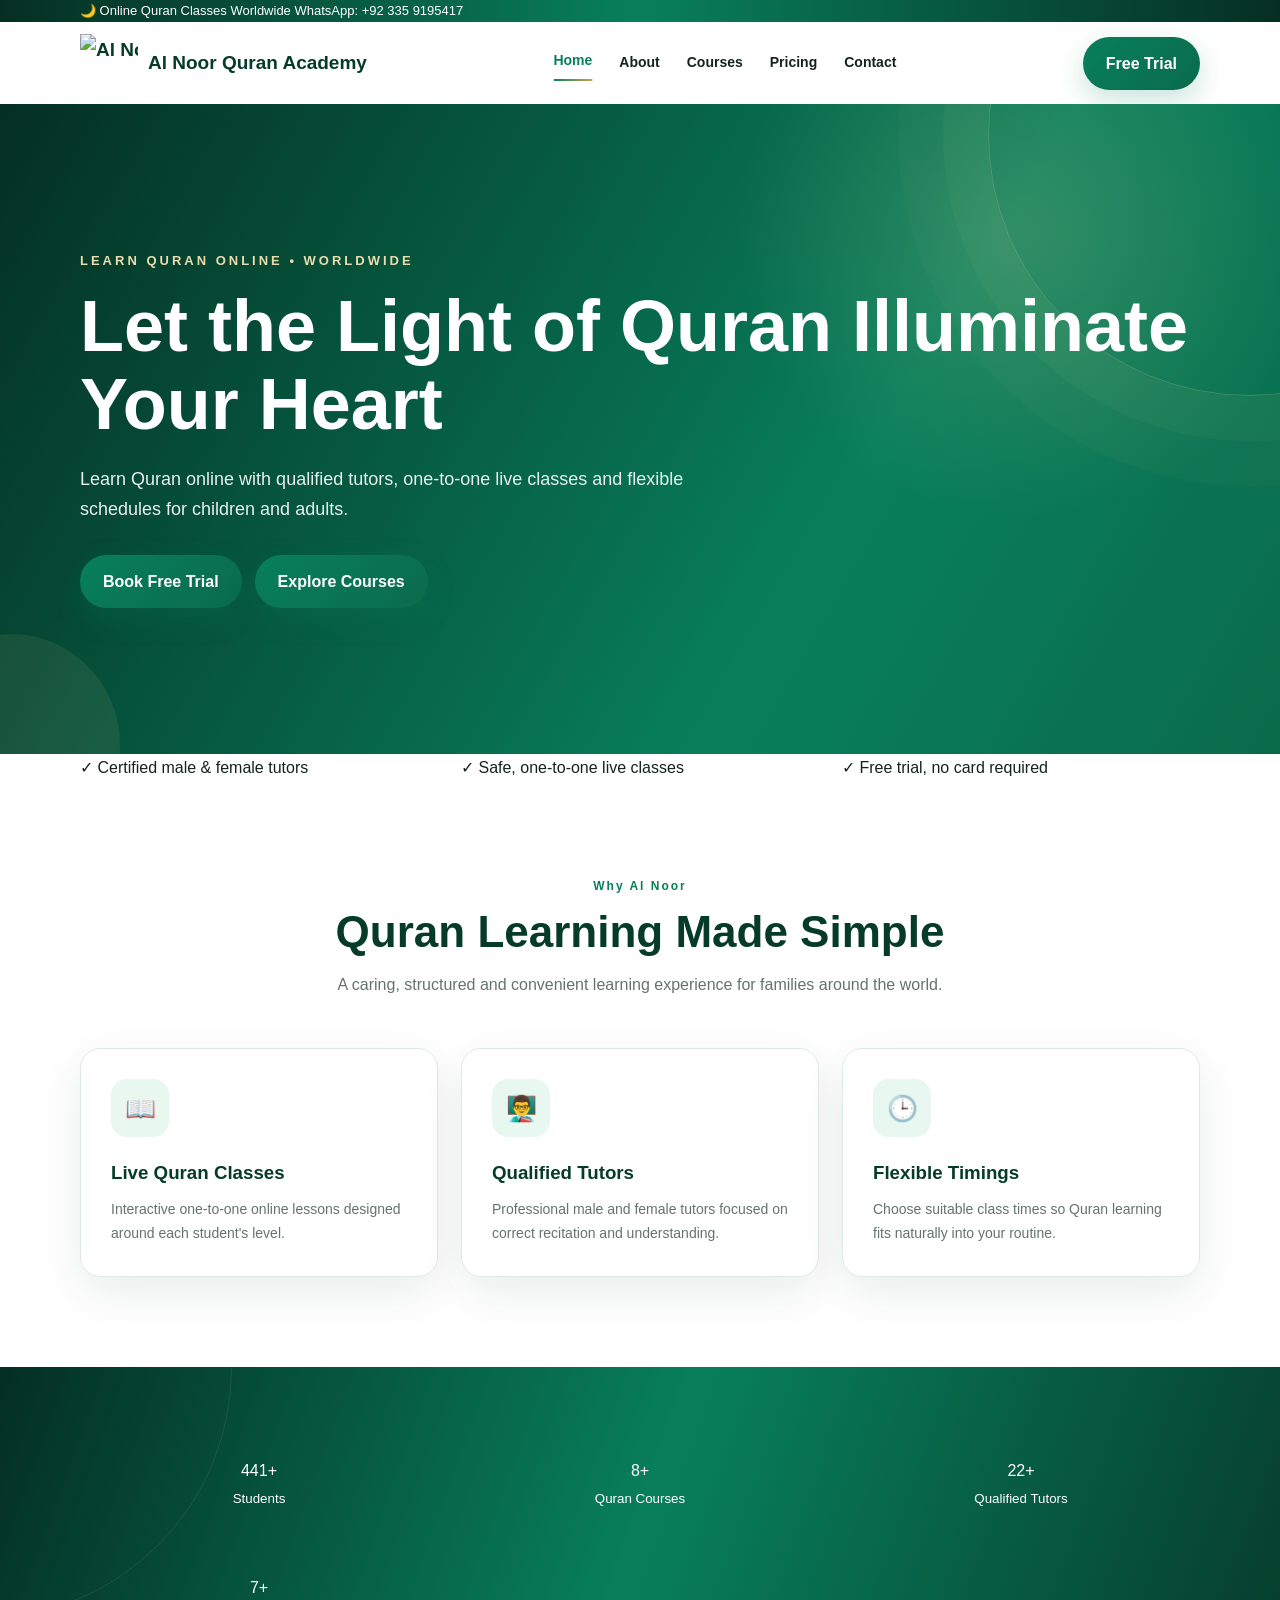
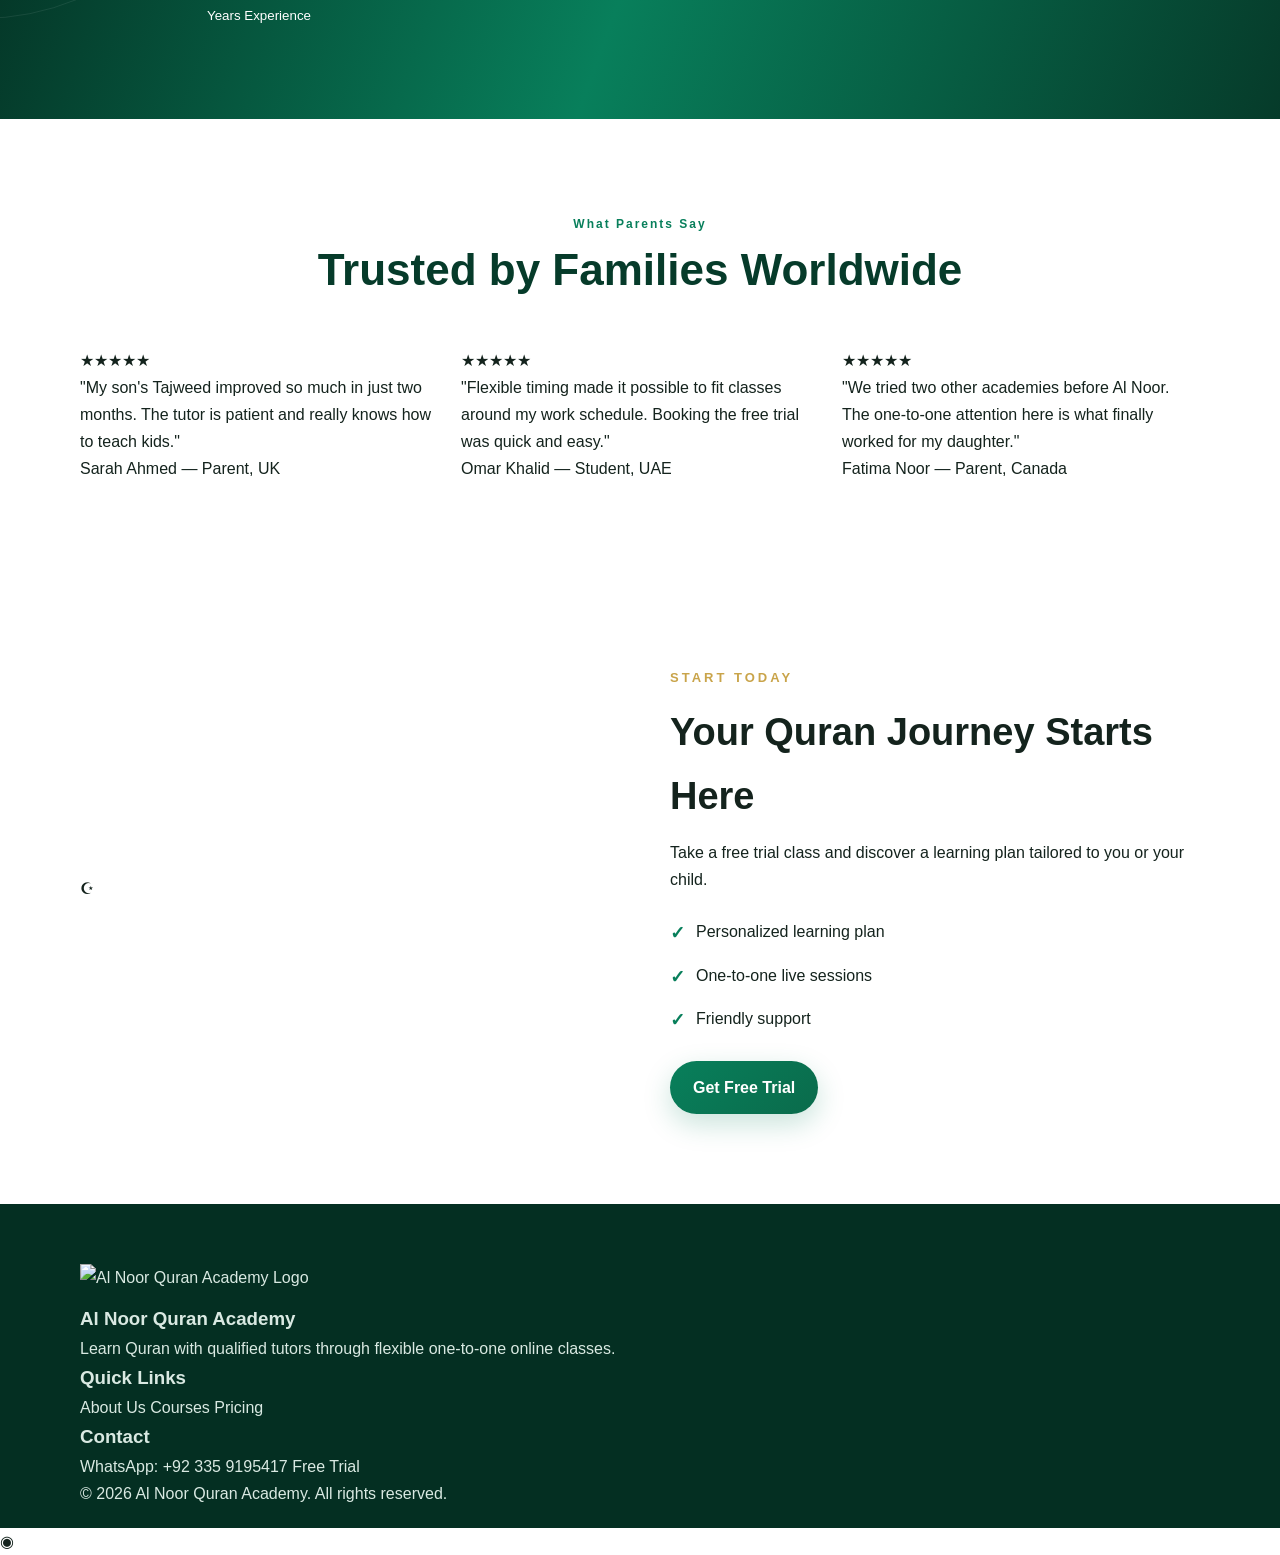
==== index.html @ e63170ae "Update index.html" ====
<!doctype html>
<html lang="en">
<head>
<meta charset="utf-8">
<meta name="viewport" content="width=device-width,initial-scale=1">

<meta name="description" content="Al Noor Quran Academy - Online Quran classes worldwide">

<title>Home | Al Noor Quran Academy</title>

<link rel="icon" type="image/png" href="favicon.png">
<link rel="stylesheet" href="style.css">
</head>

<body>

<div class="top">
  <div class="container">
    <span>🌙 Online Quran Classes Worldwide</span>
    <span>WhatsApp: +92 335 9195417</span>
  </div>
</div>

<nav>
  <div class="container navin">

    <a class="logo" href="index.html">
      <img class="brand-logo" src="logo.png" alt="Al Noor Quran Academy Logo">
      <span>Al Noor Quran Academy</span>
    </a>

    <div class="menu">☰</div>

    <div class="links">
      <a href="index.html" class="active">Home</a>
      <a href="about.html">About</a>
      <a href="courses.html">Courses</a>
      <a href="pricing.html">Pricing</a>
      <a href="contact.html">Contact</a>
    </div>

    <a class="btn" href="contact.html">Free Trial</a>

  </div>
</nav>


<section class="hero">
  <div class="container hero-inner">

    <div class="reveal">

      <div class="eyebrow">
        Learn Quran Online • Worldwide
      </div>

      <h1>
        Let the Light of Quran Illuminate Your Heart
      </h1>

      <p>
        Learn Quran online with qualified tutors, one-to-one live classes
        and flexible schedules for children and adults.
      </p>

      <div class="actions">
        <a class="btn" href="contact.html">
          Book Free Trial
        </a>

        <a class="btn alt" href="courses.html">
          Explore Courses
        </a>
      </div>

    </div>

  </div>
</section>


<section class="trust">
  <div class="container">

    <div class="grid">

      <div class="trust-item reveal">
        <span class="tick">✓</span>
        <span>Certified male & female tutors</span>
      </div>

      <div class="trust-item reveal">
        <span class="tick">✓</span>
        <span>Safe, one-to-one live classes</span>
      </div>

      <div class="trust-item reveal">
        <span class="tick">✓</span>
        <span>Free trial, no card required</span>
      </div>

    </div>

  </div>
</section>


<section class="section">
  <div class="container">

    <div class="heading reveal">

      <span>Why Al Noor</span>

      <h2>
        Quran Learning Made Simple
      </h2>

      <p>
        A caring, structured and convenient learning experience
        for families around the world.
      </p>

    </div>


    <div class="grid">

      <div class="card reveal">

        <div class="icon">📖</div>

        <h3>
          Live Quran Classes
        </h3>

        <p>
          Interactive one-to-one online lessons designed around
          each student's level.
        </p>

      </div>


      <div class="card reveal">

        <div class="icon">👨‍🏫</div>

        <h3>
          Qualified Tutors
        </h3>

        <p>
          Professional male and female tutors focused on correct
          recitation and understanding.
        </p>

      </div>


      <div class="card reveal">

        <div class="icon">🕒</div>

        <h3>
          Flexible Timings
        </h3>

        <p>
          Choose suitable class times so Quran learning fits
          naturally into your routine.
        </p>

      </div>

    </div>

  </div>
</section>


<section class="section stats">

  <div class="container">

    <div class="grid">

      <div class="stat reveal">
        <div class="num" data-count="500">0+</div>
        <small>Students</small>
      </div>

      <div class="stat reveal">
        <div class="num" data-count="10">0+</div>
        <small>Quran Courses</small>
      </div>

      <div class="stat reveal">
        <div class="num" data-count="25">0+</div>
        <small>Qualified Tutors</small>
      </div>

      <div class="stat reveal">
        <div class="num" data-count="8">0+</div>
        <small>Years Experience</small>
      </div>

    </div>

  </div>

</section>


<section class="section altbg">

  <div class="container">

    <div class="heading reveal">

      <span>What Parents Say</span>

      <h2>
        Trusted by Families Worldwide
      </h2>

    </div>


    <div class="grid">

      <div class="testimonial-card reveal">

        <div class="stars">
          ★★★★★
        </div>

        <p class="quote">
          "My son's Tajweed improved so much in just two months.
          The tutor is patient and really knows how to teach kids."
        </p>

        <div class="testimonial-who">
          Sarah Ahmed — Parent, UK
        </div>

      </div>


      <div class="testimonial-card reveal">

        <div class="stars">
          ★★★★★
        </div>

        <p class="quote">
          "Flexible timing made it possible to fit classes around
          my work schedule. Booking the free trial was quick and easy."
        </p>

        <div class="testimonial-who">
          Omar Khalid — Student, UAE
        </div>

      </div>


      <div class="testimonial-card reveal">

        <div class="stars">
          ★★★★★
        </div>

        <p class="quote">
          "We tried two other academies before Al Noor.
          The one-to-one attention here is what finally worked
          for my daughter."
        </p>

        <div class="testimonial-who">
          Fatima Noor — Parent, Canada
        </div>

      </div>

    </div>

  </div>

</section>


<section class="section">

  <div class="container split">

    <div class="visual reveal">
      ☪︎
    </div>


    <div class="reveal">

      <span class="eyebrow" style="color:var(--gold)">
        Start Today
      </span>

      <h2 style="font-size:38px;color:var(--green-deep);margin:10px 0">
        Your Quran Journey Starts Here
      </h2>

      <p>
        Take a free trial class and discover a learning plan
        tailored to you or your child.
      </p>


      <div class="list">

        <div>
          <b class="check">✓</b>
          Personalized learning plan
        </div>

        <div>
          <b class="check">✓</b>
          One-to-one live sessions
        </div>

        <div>
          <b class="check">✓</b>
          Friendly support
        </div>

      </div>


      <a class="btn" href="contact.html">
        Get Free Trial
      </a>

    </div>

  </div>

</section>


<footer>

  <div class="container footgrid">

    <div>

      <img
        class="footer-logo"
        src="logo.png"
        alt="Al Noor Quran Academy Logo"
      >

      <h3>
        Al Noor Quran Academy
      </h3>

      <p>
        Learn Quran with qualified tutors through flexible
        one-to-one online classes.
      </p>

    </div>


    <div>

      <h3>
        Quick Links
      </h3>

      <a href="about.html">About Us</a>
      <a href="courses.html">Courses</a>
      <a href="pricing.html">Pricing</a>

    </div>


    <div>

      <h3>
        Contact
      </h3>

      <a href="https://wa.me/923359195417">
        WhatsApp: +92 335 9195417
      </a>

      <a href="contact.html">
        Free Trial
      </a>

    </div>

  </div>


  <div class="container copy">
    © 2026 Al Noor Quran Academy. All rights reserved.
  </div>

</footer>


<a
  class="wa"
  href="https://wa.me/923359195417"
  target="_blank"
  aria-label="WhatsApp"
>
  ◉
</a>


<script src="script.js"></script>

</body>
</html>
---- style.css ----
/* =====================================================
   AL NOOR QURAN ACADEMY
   PREMIUM WHITE + ISLAMIC GREEN DESIGN
===================================================== */

:root {

    --green-dark: #063b2a;
    --green: #087f5b;
    --green-light: #e9f7f1;
    --green-soft: #f4fbf8;

    --gold: #c9a44a;
    --gold-light: #eadcae;

    --white: #ffffff;
    --black: #14231d;
    --gray: #64736c;
    --border: #dcebe4;

    --shadow:
        0 15px 45px rgba(6, 59, 42, .09);

    --shadow-hover:
        0 25px 60px rgba(6, 59, 42, .16);
}


/* RESET */

* {
    margin: 0;
    padding: 0;
    box-sizing: border-box;
}


html {
    scroll-behavior: smooth;
}


body {
    font-family:
        Arial,
        Helvetica,
        sans-serif;

    background: var(--white);
    color: var(--black);

    line-height: 1.7;

    overflow-x: hidden;

    animation: pageEnter .8s ease both;
}


@keyframes pageEnter {

    from {
        opacity: 0;
    }

    to {
        opacity: 1;
    }

}


a {
    text-decoration: none;
    color: inherit;
}


button,
input,
select,
textarea {
    font-family: inherit;
}


/* CONTAINER */

.container {

    width: min(1120px, 92%);

    margin: auto;

}


/* =====================================================
   TOP BAR
===================================================== */

.top {

    background:
        linear-gradient(
            90deg,
            #052f22,
            #087f5b,
            #052f22
        );

    color: white;

    font-size: 13px;

    position: relative;

    overflow: hidden;
}


.top::after {

    content: "";

    position: absolute;

    top: 0;
    left: -40%;

    width: 30%;
    height: 100%;

    background:
        linear-gradient(
            90deg,
            transparent,
            rgba(255,255,255,.2),
            transparent
        );

    transform: skewX(-20deg);

    animation: topShine 6s infinite;

}


@keyframes topShine {

    0% {
        left: -40%;
    }

    70% {
        left: -40%;
    }

    100% {
        left: 140%;
    }

}


.top-inner {

    min-height: 38px;

    display: flex;

    align-items: center;

    justify-content: space-between;

    gap: 20px;

}


.top a:hover {
    color: var(--gold-light);
}


/* =====================================================
   NAVBAR
===================================================== */

.navbar {

    position: sticky;

    top: 0;

    z-index: 100;

    background:
        rgba(255,255,255,.94);

    backdrop-filter: blur(15px);

    box-shadow:
        0 5px 25px rgba(6,59,42,.08);

}


.navin {

    min-height: 82px;

    display: flex;

    align-items: center;

    justify-content: space-between;

    gap: 25px;

}


/* LOGO */

.logo {

    display: flex;

    align-items: center;

    gap: 10px;

    font-weight: 800;

    font-size: 19px;

    color: var(--green-dark);

    white-space: nowrap;

    transition:
        transform .35s ease;

}


.logo:hover {
    transform: translateY(-2px);
}


.logo img {

    width: 58px;
    height: 58px;

    object-fit: contain;

    display: block;

    transition:
        transform .4s ease,
        filter .4s ease;

}


.logo:hover img {

    transform:
        scale(1.08)
        rotate(-2deg);

    filter:
        drop-shadow(
            0 8px 18px
            rgba(8,127,91,.25)
        );

}


/* LINKS */

.links {

    display: flex;

    align-items: center;

    gap: 27px;

}


.links a {

    font-size: 14px;

    font-weight: 700;

    color: var(--black);

    position: relative;

    padding: 8px 0;

    transition:
        color .3s ease,
        transform .3s ease;

}


.links a::after {

    content: "";

    position: absolute;

    left: 50%;
    bottom: 0;

    width: 0;
    height: 2px;

    border-radius: 20px;

    background:
        linear-gradient(
            90deg,
            var(--green),
            var(--gold)
        );

    transform: translateX(-50%);

    transition:
        width .35s ease;

}


.links a:hover,
.links a.active {

    color: var(--green);

    transform:
        translateY(-2px);

}


.links a:hover::after,
.links a.active::after {

    width: 100%;

}


/* MOBILE MENU */

.menu {

    display: none;

    border: 0;

    background: transparent;

    color: var(--green-dark);

    font-size: 28px;

    cursor: pointer;

}


/* =====================================================
   BUTTONS
===================================================== */

.btn {

    display: inline-flex;

    align-items: center;

    justify-content: center;

    gap: 8px;

    padding:
        13px 23px;

    border: 0;

    border-radius: 50px;

    background:
        linear-gradient(
            135deg,
            var(--green),
            #0a6b4b
        );

    color: white;

    font-weight: 800;

    cursor: pointer;

    position: relative;

    overflow: hidden;

    box-shadow:
        0 10px 28px
        rgba(8,127,91,.22);

    transition:
        transform .35s ease,
        box-shadow .35s ease;

}


.btn::before {

    content: "";

    position: absolute;

    top: -50%;
    left: -120%;

    width: 60%;
    height: 200%;

    background:
        linear-gradient(
            90deg,
            transparent,
            rgba(255,255,255,.45),
            transparent
        );

    transform: skewX(-20deg);

    transition:
        left .7s ease;

}


.btn:hover::before {
    left: 140%;
}


.btn:hover {

    transform:
        translateY(-4px)
        scale(1.02);

    box-shadow:
        0 17px 38px
        rgba(8,127,91,.28);

}


.outline-btn {

    background:
        transparent;

    border:
        1px solid rgba(255,255,255,.7);

    box-shadow:
        none;

}


.outline-btn:hover {

    background:
        white;

    color:
        var(--green-dark);

}


/* =====================================================
   HERO
===================================================== */

.hero {

    min-height: 650px;

    display: grid;

    place-items: center;

    position: relative;

    overflow: hidden;

    color: white;

    background:
        radial-gradient(
            circle at 80% 20%,
            rgba(232,215,157,.18),
            transparent 25%
        ),
        linear-gradient(
            120deg,
            #042f22,
            #087f5b 65%,
            #0a6b4b
        );

}


.hero::before {

    content: "";

    position: absolute;

    width: 520px;
    height: 520px;

    right: -230px;
    top: -230px;

    border:
        1px solid
        rgba(232,215,157,.22);

    border-radius: 50%;

    box-shadow:
        0 0 0 45px rgba(232,215,157,.04),
        0 0 0 90px rgba(232,215,157,.025);

    animation:
        heroRing 12s ease-in-out infinite;

}


.hero::after {

    content: "";

    position: absolute;

    width: 220px;
    height: 220px;

    left: -100px;
    bottom: -100px;

    background:
        rgba(232,215,157,.08);

    border-radius: 50%;

    animation:
        orb 7s ease-in-out infinite;

}


@keyframes heroRing {

    0%,
    100% {
        transform:
            translate(0,0)
            rotate(0);
    }

    50% {
        transform:
            translate(-30px,25px)
            rotate(12deg);
    }

}


@keyframes orb {

    0%,
    100% {
        transform:
            translateY(0)
            scale(1);
    }

    50% {
        transform:
            translateY(-25px)
            scale(1.12);
    }

}


.hero-inner {

    position: relative;

    z-index: 2;

}


.hero-content {

    max-width: 820px;

}


.eyebrow {

    color:
        var(--gold-light);

    text-transform:
        uppercase;

    letter-spacing:
        3px;

    font-size:
        13px;

    font-weight:
        800;

}


.hero h1 {

    font-size:
        clamp(42px, 6vw, 72px);

    line-height:
        1.08;

    margin:
        16px 0 20px;

    animation:
        heroUp 1s .2s both;

}


.hero h1 span {

    display: block;

    color:
        var(--gold-light);

}


.hero p {

    max-width:
        680px;

    color:
        #e7f1ec;

    font-size:
        18px;

    margin-bottom:
        30px;

    animation:
        heroUp 1s .35s both;

}


.actions {

    display:
        flex;

    flex-wrap:
        wrap;

    gap:
        13px;

    animation:
        heroUp 1s .5s both;

}


@keyframes heroUp {

    from {
        opacity: 0;
        transform:
            translateY(35px);
    }

    to {
        opacity: 1;
        transform:
            translateY(0);
    }

}


/* =====================================================
   PAGE HERO
===================================================== */

.page-hero {

    min-height:
        350px;

    display:
        grid;

    place-items:
        center;

    text-align:
        center;

    color:
        white;

    position:
        relative;

    overflow:
        hidden;

    background:
        radial-gradient(
            circle at 80% 20%,
            rgba(232,215,157,.18),
            transparent 25%
        ),
        linear-gradient(
            120deg,
            #042f22,
            #087f5b
        );

}


.page-hero-content {

    max-width:
        750px;

}


.page-hero-content > span {

    color:
        var(--gold-light);

    font-weight:
        800;

    letter-spacing:
        3px;

    font-size:
        13px;

}


.page-hero h1 {

    font-size:
        clamp(38px,5vw,60px);

    line-height:
        1.1;

    margin:
        12px 0;

}


.page-hero p {

    color:
        #e7f1ec;

    font-size:
        17px;

}


/* =====================================================
   SECTIONS
===================================================== */

.section {

    padding:
        90px 0;

}


.light-bg {

    background:
        linear-gradient(
            180deg,
            #f8fcfa,
            #f1f8f5
        );

}


.heading {

    text-align:
        center;

    max-width:
        720px;

    margin:
        0 auto 50px;

}


.heading > span {

    color:
        var(--green);

    font-size:
        12px;

    font-weight:
        900;

    letter-spacing:
        2px;

}


.heading h2 {

    color:
        var(--green-dark);

    font-size:
        clamp(32px,4vw,44px);

    line-height:
        1.2;

    margin:
        8px 0 12px;

}


.heading p {

    color:
        var(--gray);

}


/* =====================================================
   GRID
===================================================== */

.grid {

    display:
        grid;

    grid-template-columns:
        repeat(3,1fr);

    gap:
        23px;

}


/* =====================================================
   CARDS
===================================================== */

.card {

    background:
        white;

    border:
        1px solid
        var(--border);

    border-radius:
        20px;

    padding:
        30px;

    box-shadow:
        var(--shadow);

    position:
        relative;

    overflow:
        hidden;

    transition:
        transform .5s ease,
        box-shadow .5s ease,
        border-color .4s ease;

}


.card::before {

    content:
        "";

    position:
        absolute;

    top:
        0;

    left:
        0;

    width:
        100%;

    height:
        3px;

    background:
        linear-gradient(
            90deg,
            transparent,
            var(--green),
            var(--gold),
            transparent
        );

    transform:
        scaleX(0);

    transition:
        transform .5s ease;

}


.card:hover::before {
    transform:
        scaleX(1);
}


.card:hover {

    transform:
        translateY(-11px);

    box-shadow:
        var(--shadow-hover);

    border-color:
        #a9d8c6;

}


.card h3 {

    color:
        var(--green-dark);

    margin-bottom:
        9px;

}


.card p {

    color:
        var(--gray);

    font-size:
        14px;

}


/* ICON */

.icon,
.number-icon {

    width:
        58px;

    height:
        58px;

    display:
        grid;

    place-items:
        center;

    border-radius:
        16px;

    margin-bottom:
        20px;

    background:
        var(--green-light);

    color:
        var(--green);

    font-size:
        25px;

    font-weight:
        900;

    transition:
        transform .45s ease,
        box-shadow .4s ease;

}


.card:hover .icon,
.card:hover .number-icon {

    transform:
        translateY(-5px)
        rotate(-5deg)
        scale(1.08);

    box-shadow:
        0 12px 25px
        rgba(8,127,91,.15);

}


.card-link {

    display:
        inline-block;

    margin-top:
        18px;

    color:
        var(--green);

    font-weight:
        800;

}


/* =====================================================
   STATS
===================================================== */

.stats {

    padding:
        70px 0;

    background:
        linear-gradient(
            110deg,
            #042f22,
            #087f5b,
            #063b2a
        );

    color:
        white;

    position:
        relative;

    overflow:
        hidden;

}


.stats::before {

    content:
        "";

    position:
        absolute;

    width:
        500px;

    height:
        500px;

    left:
        -270px;

    top:
        -250px;

    border:
        1px solid
        rgba(255,255,255,.08);

    border-radius:
        50%;

    animation:
        spin 15s linear infinite;

}


@keyframes spin {

    to {
        transform:
            rotate(360deg);
    }

}


.stats-grid {

    display:
        grid;

    grid-template-columns:
        repeat(4,1fr);

    gap:
        20px;

}


.stat {

    text-align:
        center;

    padding:
        20px;

    transition:
        transform .4s ease;

}


.stat:hover {

    transform:
        translateY(-7px);

}


.stat strong {

    display:
        block;

    font-size:
        46px;

    color:
        var(--gold-light);

}


.stat span {

    color:
        #dcece5;

}


/* =====================================================
   SPLIT
===================================================== */

.split {

    display:
        grid;

    grid-template-columns:
        1fr 1fr;

    gap:
        60px;

    align-items:
        center;

}


.large-title {

    color:
        var(--green-dark);

    font-size:
        clamp(32px,4vw,45px);

    line-height:
        1.2;

    margin:
        10px 0 15px;

}


.green-text {

    color:
        var(--green);

}


/* =====================================================
   ISLAMIC BOX
===================================================== */

.islamic-box {

    min-height:
        380px;

    border-radius:
        28px;

    display:
        flex;

    flex-direction:
        column;

    justify-content:
        center;

    align-items:
        center;

    text-align:
        center;

    padding:
        40px;

    color:
        white;

    background:
        linear-gradient(
            145deg,
            #042f22,
            #087f5b
        );

    position:
        relative;

    overflow:
        hidden;

    box-shadow:
        0 25px 60px
        rgba(6,59,42,.2);

    transition:
        transform .5s ease,
        box-shadow .5s ease;

}


.islamic-box::before {

    content:
        "";

    position:
        absolute;

    inset:
        20px;

    border:
        1px solid
        rgba(232,215,157,.22);

    border-radius:
        22px;

}


.islamic-box:hover {

    transform:
        translateY(-8px);

    box-shadow:
        0 30px 70px
        rgba(6,59,42,.25);

}


.crescent {

    font-size:
        95px;

    color:
        var(--gold-light);

    animation:
        floatIcon 4s ease-in-out infinite;

}


@keyframes floatIcon {

    0%,
    100% {
        transform:
            translateY(0)
            rotate(-3deg);
    }

    50% {
        transform:
            translateY(-12px)
            rotate(3deg);
    }

}


.islamic-box h3 {

    margin-top:
        10px;

    font-size:
        23px;

}


.islamic-box p {

    max-width:
        330px;

    color:
        #e7f1ec;

}


/* =====================================================
   LIST
===================================================== */

.list {

    display:
        grid;

    gap:
        13px;

    margin:
        25px 0;

}


.list div {

    display:
        flex;

    align-items:
        flex-start;

    gap:
        11px;

}


.list b {

    color:
        var(--green);

    font-size:
        18px;

}


/* =====================================================
   PRICING
===================================================== */

.pricing-grid {

    display:
        grid;

    grid-template-columns:
        repeat(3,1fr);

    gap:
        24px;

}


.price-card {

    background:
        white;

    border:
        1px solid
        var(--border);

    border-radius:
        22px;

    padding:
        35px 30px;

    box-shadow:
        var(--shadow);

    position:
        relative;

    overflow:
        hidden;

    transition:
        transform .5s ease,
        box-shadow .5s ease;

}


.price-card:hover {

    transform:
        translateY(-10px);

    box-shadow:
        var(--shadow-hover);

}


.price-card h3 {

    color:
        var(--green-dark);

    font-size:
        24px;

}


.price {

    font-size:
        45px;

    font-weight:
        900;

    color:
        var(--green-dark);

    margin:
        15px 0;

}


.price small {

    font-size:
        14px;

    color:
        var(--gray);

}


.price-card .list {

    margin:
        25px 0;

}


.popular {

    border:
        2px solid
        var(--green);

    animation:
        popularFloat 4s ease-in-out infinite;

}


@keyframes popularFloat {

    0%,
    100% {
        transform:
            translateY(0);
    }

    50% {
        transform:
            translateY(-5px);
    }

}


.popular-label {

    display:
        inline-block;

    padding:
        6px 13px;

    border-radius:
        30px;

    background:
        var(--green);

    color:
        white;

    font-size:
        11px;

    font-weight:
        900;

    margin-bottom:
        15px;

}


/* =====================================================
   CONTACT
===================================================== */

.contact-grid {

    display:
        grid;

    grid-template-columns:
        1.1fr .9fr;

    gap:
        45px;

    align-items:
        start;

}


.form-card {

    background:
        white;

    padding:
        35px;

    border-radius:
        22px;

    border:
        1px solid
        var(--border);

    box-shadow:
        var(--shadow);

    transition:
        transform .4s ease,
        box-shadow .4s ease;

}


.form-card:hover {

    transform:
        translateY(-6px);

    box-shadow:
        var(--shadow-hover);

}


.form-card h2 {

    color:
        var(--green-dark);

}


.form-intro {

    color:
        var(--gray);

    margin-bottom:
        22px;

}


form {

    display:
        grid;

    gap:
        15px;

}


.two-inputs {

    display:
        grid;

    grid-template-columns:
        1fr 1fr;

    gap:
        15px;

}


form input,
form select,
form textarea {

    width:
        100%;

    border:
        1px solid
        #d5e6df;

    border-radius:
        11px;

    padding:
        14px 16px;

    outline:
        none;

    background:
        white;

    color:
        var(--black);

    transition:
        border-color .3s ease,
        box-shadow .3s ease,
        transform .25s ease;

}


form textarea {

    min-height:
        135px;

    resize:
        vertical;

}


form input:hover,
form select:hover,
form textarea:hover {

    border-color:
        #8fc9b2;

}


form input:focus,
form select:focus,
form textarea:focus {

    border-color:
        var(--green);

    box-shadow:
        0 0 0 4px
        rgba(8,127,91,.1);

    transform:
        translateY(-1px);

}


.contact-info {

    display:
        grid;

    gap:
        25px;

}


.contact-details {

    padding:
        25px;

}


.contact-details h2 {

    color:
        var(--green-dark);

    margin-bottom:
        20px;

}


.contact-details p {

    color:
        var(--gray);

    margin-bottom:
        20px;

}


/* =====================================================
   CTA
===================================================== */

.cta {

    padding:
        90px 0;

    text-align:
        center;

    color:
        white;

    position:
        relative;

    overflow:
        hidden;

    background:
        linear-gradient(
            120deg,
            #042f22,
            #087f5b
        );

}


.cta::before,
.cta::after {

    content:
        "";

    position:
        absolute;

    border:
        1px solid
        rgba(232,215,157,.13);

    border-radius:
        50%;

}


.cta::before {

    width:
        430px;

    height:
        430px;

    left:
        -215px;

    top:
        -215px;

    animation:
        spin 13s linear infinite;

}


.cta::after {

    width:
        300px;

    height:
        300px;

    right:
        -150px;

    bottom:
        -150px;

    animation:
        spin 9s linear infinite reverse;

}


.cta-content {

    position:
        relative;

    z-index:
        2;

}


.cta-content > span {

    color:
        var(--gold-light);

    font-weight:
        900;

    letter-spacing:
        2px;

    font-size:
        12px;

}


.cta h2 {

    font-size:
        clamp(32px,5vw,50px);

    line-height:
        1.2;

    margin:
        10px 0 15px;

}


.cta p {

    max-width:
        650px;

    margin:
        0 auto 25px;

    color:
        #e7f1ec;

}


/* =====================================================
   FOOTER
===================================================== */

footer {

    background:
        #042f22;

    color:
        #d9e9e2;

    padding:
        60px 0 20px;

}


.footer-grid {

    display:
        grid;

    grid-template-columns:
        2fr 1fr 1fr;

    gap:
        45px;

}


.footer-logo {

    width:
        110px;

    height:
        110px;

    object-fit:
        contain;

    margin-bottom:
        12px;

    transition:
        transform .4s ease,
        filter .4s ease;

}


.footer-logo:hover {

    transform:
        translateY(-5px)
        scale(1.04);

    filter:
        drop-shadow(
            0 10px 20px
            rgba(255,255,255,.1)
        );

}


.footer-grid h3 {

    color:
        white;

    margin-bottom:
        15px;

}


.footer-grid a {

    display:
        block;

    margin:
        7px 0;

    transition:
        color .3s ease,
        transform .3s ease;

}


.footer-grid a:hover {

    color:
        var(--gold-light);

    transform:
        translateX(4px);

}


.footer-grid p {

    max-width:
        390px;

}


.copyright {

    text-align:
        center;

    border-top:
        1px solid
        rgba(255,255,255,.1);

    margin-top:
        40px;

    padding-top:
        18px;

    font-size:
        13px;

}


/* =====================================================
   WHATSAPP
===================================================== */

.whatsapp {

    position:
        fixed;

    right:
        24px;

    bottom:
        24px;

    z-index:
        200;

    width:
        62px;

    height:
        62px;

    border-radius:
        50%;

    display:
        grid;

    place-items:
        center;

    background:
        #25D366;

    color:
        white;

    border:
        3px solid
        white;

    box-shadow:
        0 10px 30px
        rgba(37,211,102,.35);

    transition:
        transform .35s ease,
        box-shadow .35s ease;

}


.whatsapp svg {

    width:
        31px;

    height:
        31px;

}


.whatsapp::after {

    content:
        "";

    position:
        absolute;

    inset:
        -7px;

    border:
        2px solid
        rgba(37,211,102,.35);

    border-radius:
        50%;

    animation:
        waRing 2s ease-out infinite;

}


@keyframes waRing {

    0% {
        transform:
            scale(.88);

        opacity:
            .9;
    }

    75%,
    100% {

        transform:
            scale(1.35);

        opacity:
            0;
    }

}


.whatsapp:hover {

    transform:
        translateY(-7px)
        scale(1.1);

    box-shadow:
        0 18px 40px
        rgba(37,211,102,.45);

}


/* =====================================================
   SCROLL REVEAL
===================================================== */

.reveal {

    opacity:
        0;

    transform:
        translateY(45px)
        scale(.98);

    filter:
        blur(2px);

    transition:
        opacity .9s ease,
        transform .9s ease,
        filter .9s ease;

}


.reveal.show {

    opacity:
        1;

    transform:
        translateY(0)
        scale(1);

    filter:
        blur(0);

}


/* =====================================================
   RESPONSIVE
===================================================== */

@media (max-width: 900px) {

    .links {

        position:
            absolute;

        top:
            82px;

        left:
            0;

        right:
            0;

        display:
            none;

        flex-direction:
            column;

        align-items:
            stretch;

        background:
            white;

        padding:
            20px;

        box-shadow:
            0 15px 30px
            rgba(0,0,0,.08);

    }


    .links.open {
        display:
            flex;
    }


    .menu {
        display:
            block;
    }


    .navin > .btn {
        display:
            none;
    }


    .grid,
    .pricing-grid,
    .stats-grid {

        grid-template-columns:
            repeat(2,1fr);

    }


    .split,
    .contact-grid {

        grid-template-columns:
            1fr;

    }


    .footer-grid {

        grid-template-columns:
            1fr 1fr;

    }

}


@media (max-width: 600px) {

    .top-inner {

        flex-direction:
            column;

        justify-content:
            center;

        text-align:
            center;

        padding:
            8px 0;

    }


    .navin {

        min-height:
            72px;

    }


    .logo {

        font-size:
            15px;

    }


    .logo img {

        width:
            48px;

        height:
            48px;

    }


    .hero {

        min-height:
            570px;

    }


    .hero h1 {

        font-size:
            43px;

    }


    .hero p {

        font-size:
            16px;

    }


    .section {

        padding:
            65px 0;

    }


    .grid,
    .pricing-grid,
    .stats-grid,
    .footer-grid,
    .two-inputs {

        grid-template-columns:
            1fr;

    }


    .page-hero {

        min-height:
            300px;

    }


    .page-hero h1 {

        font-size:
            40px;

    }


    .form-card {

        padding:
            24px;

    }


    .islamic-box {

        min-height:
            300px;

    }


    .whatsapp {

        width:
            56px;

        height:
            56px;

        right:
            17px;

        bottom:
            17px;

    }


    .whatsapp svg {

        width:
            27px;

        height:
            27px;

    }

}


/* ACCESSIBILITY */

@media (prefers-reduced-motion: reduce) {

    *,
    *::before,
    *::after {

        animation-duration:
            .01ms !important;

        animation-iteration-count:
            1 !important;

        transition-duration:
            .01ms !important;

        scroll-behavior:
            auto !important;

    }

}
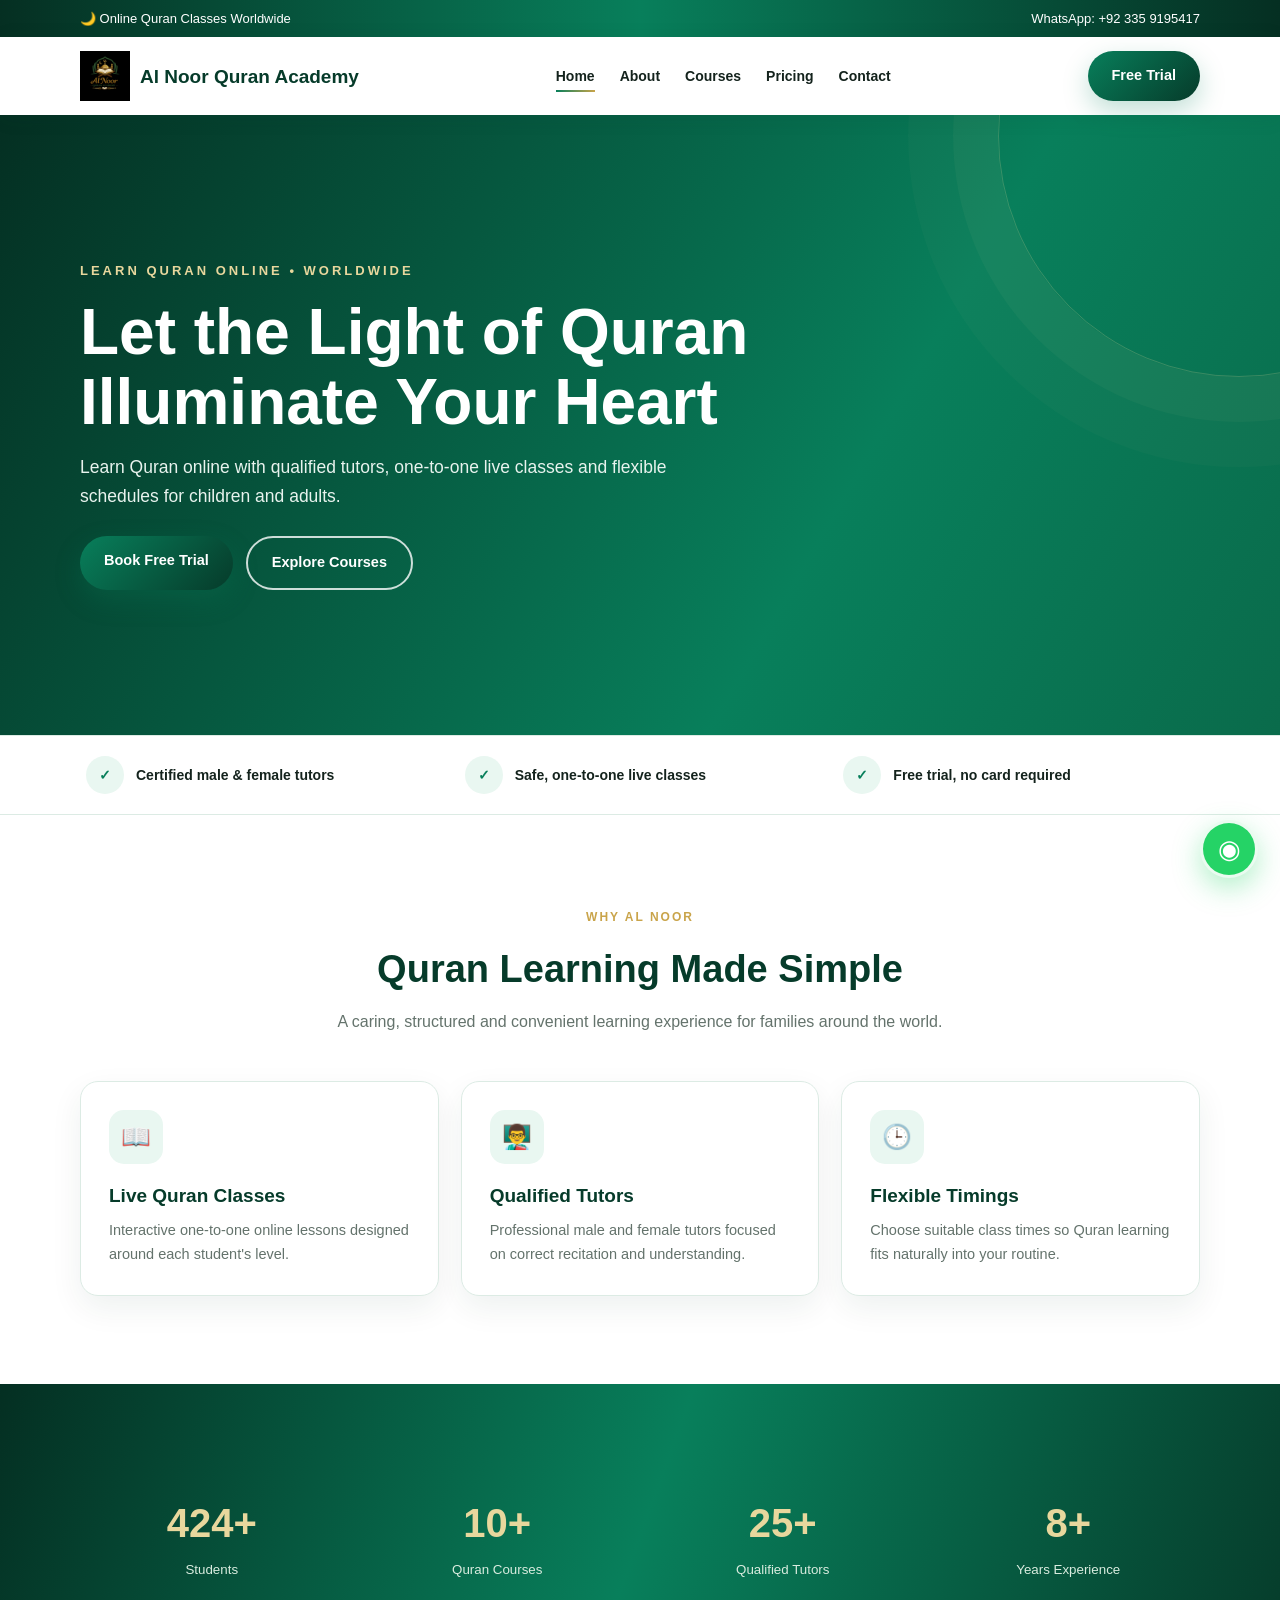
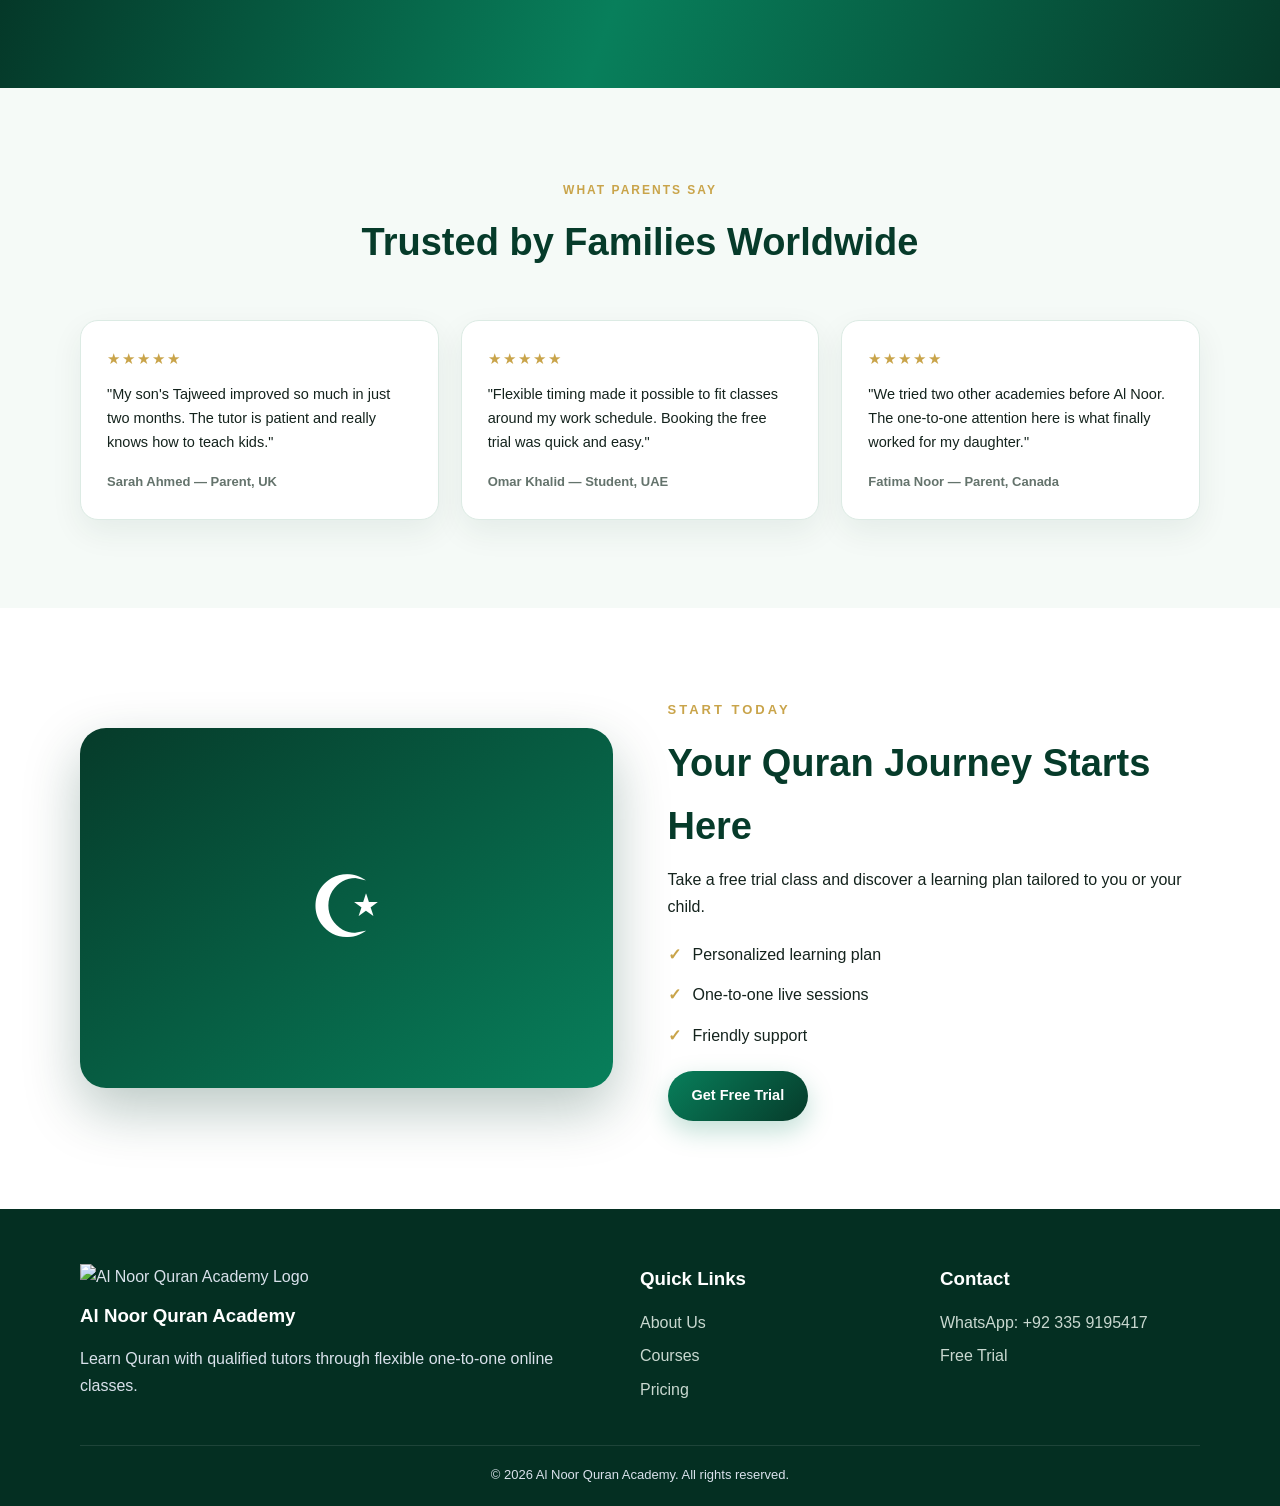
==== commit 89f412ec: "Update index.html" ====
--- a/index.html
+++ b/index.html
@@ -8,7 +8,7 @@
 
 <title>Home | Al Noor Quran Academy</title>
 
-<link rel="icon" type="image/png" href="favicon.png">
+<link rel="icon" type="image/jpeg" href="favicon.jprg">
 <link rel="stylesheet" href="style.css">
 </head>
 
@@ -25,7 +25,7 @@
   <div class="container navin">
 
     <a class="logo" href="index.html">
-      <img class="brand-logo" src="logo.png" alt="Al Noor Quran Academy Logo">
+      <img class="brand-logo" src="logo.jpeg" alt="Al Noor Quran Academy Logo">
       <span>Al Noor Quran Academy</span>
     </a>
 
--- a/style.css
+++ b/style.css
@@ -1,2569 +1,1669 @@
-/* =====================================================
+/* ==========================================================
    AL NOOR QURAN ACADEMY
-   PREMIUM WHITE + ISLAMIC GREEN DESIGN
-===================================================== */
+   Green & Gold Professional Theme
+   ========================================================== */
+
+
+/* ---------- Root Variables ---------- */
 
 :root {
 
-    --green-dark: #063b2a;
-    --green: #087f5b;
-    --green-light: #e9f7f1;
-    --green-soft: #f4fbf8;
-
-    --gold: #c9a44a;
-    --gold-light: #eadcae;
-
-    --white: #ffffff;
-    --black: #14231d;
-    --gray: #64736c;
-    --border: #dcebe4;
-
-    --shadow:
-        0 15px 45px rgba(6, 59, 42, .09);
-
-    --shadow-hover:
-        0 25px 60px rgba(6, 59, 42, .16);
-}
-
-
-/* RESET */
+  --green-deep: #063b2a;
+
+  --green: #087f5b;
+
+  --green-light: #e9f7f1;
+
+  --cream: #f5faf7;
+
+  --gold: #c9a44a;
+
+  --light-gold: #e8d79d;
+
+  --dark: #14231d;
+
+  --gray: #64736c;
+
+  --border: #dcebe4;
+
+  --white: #fff;
+
+}
+
+
+/* ---------- Reset ---------- */
 
 * {
-    margin: 0;
-    padding: 0;
-    box-sizing: border-box;
+
+  box-sizing: border-box;
+
+  margin: 0;
+
+  padding: 0;
+
 }
 
 
 html {
-    scroll-behavior: smooth;
+
+  scroll-behavior: smooth;
+
 }
 
 
 body {
-    font-family:
-        Arial,
-        Helvetica,
-        sans-serif;
-
-    background: var(--white);
-    color: var(--black);
-
-    line-height: 1.7;
-
-    overflow-x: hidden;
-
-    animation: pageEnter .8s ease both;
-}
-
-
-@keyframes pageEnter {
-
-    from {
-        opacity: 0;
-    }
-
-    to {
-        opacity: 1;
-    }
+
+  font-family:
+    Arial,
+    Helvetica,
+    sans-serif;
+
+  color: var(--dark);
+
+  background: #fff;
+
+  line-height: 1.65;
+
+  overflow-x: hidden;
+
+  animation:
+    siteEnter .7s ease both;
+
+}
+
+
+@keyframes siteEnter {
+
+  from {
+
+    opacity: 0;
+
+  }
+
+  to {
+
+    opacity: 1;
+
+  }
 
 }
 
 
 a {
-    text-decoration: none;
-    color: inherit;
-}
-
-
-button,
-input,
-select,
-textarea {
-    font-family: inherit;
-}
-
-
-/* CONTAINER */
+
+  text-decoration: none;
+
+  color: inherit;
+
+}
+
 
 .container {
 
-    width: min(1120px, 92%);
-
-    margin: auto;
-
-}
-
-
-/* =====================================================
-   TOP BAR
-===================================================== */
+  width: min(1120px, 92%);
+
+  margin: auto;
+
+}
+
+
+/* ---------- Top Bar ---------- */
 
 .top {
 
-    background:
-        linear-gradient(
-            90deg,
-            #052f22,
-            #087f5b,
-            #052f22
-        );
-
-    color: white;
-
-    font-size: 13px;
-
-    position: relative;
-
-    overflow: hidden;
-}
-
-
-.top::after {
-
-    content: "";
+  background:
+    linear-gradient(
+      90deg,
+      #052f22,
+      var(--green),
+      #052f22
+    );
+
+  color: #fff;
+
+  font-size: 13px;
+
+  padding: 8px 0;
+
+  position: relative;
+
+  overflow: hidden;
+
+}
+
+
+.top .container {
+
+  display: flex;
+
+  justify-content: space-between;
+
+  gap: 15px;
+
+  flex-wrap: wrap;
+
+}
+
+
+/* ---------- Navbar ---------- */
+
+nav {
+
+  position: sticky;
+
+  top: 0;
+
+  z-index: 20;
+
+  background:
+    rgba(255, 255, 255, .95);
+
+  backdrop-filter: blur(10px);
+
+  box-shadow:
+    0 3px 20px
+    rgba(6, 59, 42, .08);
+
+}
+
+
+.navin {
+
+  height: 78px;
+
+  display: flex;
+
+  align-items: center;
+
+  justify-content: space-between;
+
+}
+
+
+.logo {
+
+  display: inline-flex;
+
+  align-items: center;
+
+  gap: 10px;
+
+  font-weight: 800;
+
+  color: var(--green-deep);
+
+  font-size: 19px;
+
+  transition:
+    transform .3s ease;
+
+}
+
+
+.logo:hover {
+
+  transform:
+    translateX(3px);
+
+}
+
+
+.brand-logo {
+
+  width: 50px;
+
+  height: 50px;
+
+  object-fit: contain;
+
+  display: block;
+
+}
+
+
+.links {
+
+  display: flex;
+
+  gap: 25px;
+
+  align-items: center;
+
+}
+
+
+.links a {
+
+  font-weight: 700;
+
+  font-size: 14px;
+
+  position: relative;
+
+  padding: 4px 0;
+
+}
+
+
+.links a:after {
+
+  content: "";
+
+  position: absolute;
+
+  left: 0;
+
+  bottom: 0;
+
+  width: 0;
+
+  height: 2px;
+
+  background:
+    linear-gradient(
+      90deg,
+      var(--green),
+      var(--gold)
+    );
+
+  transition:
+    width .3s ease;
+
+}
+
+
+.links a:hover:after,
+
+.links a.active:after {
+
+  width: 100%;
+
+}
+
+
+.links a:hover {
+
+  color: var(--green);
+
+}
+
+
+.menu {
+
+  display: none;
+
+  font-size: 28px;
+
+  cursor: pointer;
+
+  color: var(--green-deep);
+
+}
+
+
+/* ---------- Buttons ---------- */
+
+.btn {
+
+  display: inline-block;
+
+  padding: 13px 24px;
+
+  border-radius: 30px;
+
+  background:
+    linear-gradient(
+      135deg,
+      var(--green),
+      var(--green-deep)
+    );
+
+  color: #fff;
+
+  font-weight: 800;
+
+  border: 0;
+
+  cursor: pointer;
+
+  font-size: 14.5px;
+
+  box-shadow:
+    0 10px 26px
+    rgba(8, 127, 91, .25);
+
+  transition:
+    transform .3s ease,
+    box-shadow .3s ease;
+
+}
+
+
+.btn:hover {
+
+  transform:
+    translateY(-3px);
+
+  box-shadow:
+    0 14px 30px
+    rgba(8, 127, 91, .32);
+
+}
+
+
+.btn.alt {
+
+  background: transparent;
+
+  color: #fff;
+
+  border:
+    2px solid
+    rgba(255, 255, 255, .8);
+
+  box-shadow: none;
+
+}
+
+
+.btn.alt:hover {
+
+  background: #fff;
+
+  color: var(--green-deep);
+
+}
+
+
+/* ---------- Hero ---------- */
+
+.hero {
+
+  min-height: 620px;
+
+  display: grid;
+
+  place-items: center;
+
+  position: relative;
+
+  overflow: hidden;
+
+  background:
+    linear-gradient(
+      120deg,
+      #042f22 0%,
+      var(--green) 65%,
+      #0a6b4b 100%
+    );
+
+}
+
+
+.hero:before {
+
+  content: "";
+
+  position: absolute;
+
+  width: 480px;
+
+  height: 480px;
+
+  right: -200px;
+
+  top: -220px;
+
+  border:
+    1px solid
+    rgba(232, 215, 157, .22);
+
+  border-radius: 50%;
+
+  box-shadow:
+    0 0 0 45px
+    rgba(232, 215, 157, .035),
+
+    0 0 0 90px
+    rgba(232, 215, 157, .025);
+
+  animation:
+    heroRing 12s ease-in-out infinite;
+
+}
+
+
+@keyframes heroRing {
+
+  0%,
+  100% {
+
+    transform:
+      translate(0, 0)
+      rotate(0);
+
+  }
+
+  50% {
+
+    transform:
+      translate(-30px, 24px)
+      rotate(10deg);
+
+  }
+
+}
+
+
+.hero-inner {
+
+  position: relative;
+
+  z-index: 1;
+
+  color: #fff;
+
+  padding: 85px 0;
+
+}
+
+
+.eyebrow {
+
+  color: var(--light-gold);
+
+  text-transform: uppercase;
+
+  letter-spacing: 3px;
+
+  font-weight: 800;
+
+  font-size: 13px;
+
+}
+
+
+.hero h1 {
+
+  font-size:
+    clamp(38px, 5.6vw, 64px);
+
+  line-height: 1.1;
+
+  max-width: 780px;
+
+  margin: 15px 0;
+
+}
+
+
+.hero p {
+
+  max-width: 620px;
+
+  font-size: 17.5px;
+
+  color: #e8f3ee;
+
+  margin-bottom: 26px;
+
+}
+
+
+.actions {
+
+  display: flex;
+
+  gap: 13px;
+
+  flex-wrap: wrap;
+
+}
+
+
+/* ---------- Sections ---------- */
+
+.section {
+
+  padding: 88px 0;
+
+}
+
+
+.section.altbg {
+
+  background:
+    var(--cream);
+
+}
+
+
+.heading {
+
+  text-align: center;
+
+  margin-bottom: 46px;
+
+}
+
+
+.heading span {
+
+  color: var(--gold);
+
+  font-weight: 800;
+
+  text-transform: uppercase;
+
+  letter-spacing: 2px;
+
+  font-size: 12px;
+
+}
+
+
+.heading h2 {
+
+  font-size: 38px;
+
+  color: var(--green-deep);
+
+  margin: 8px 0;
+
+}
+
+
+.heading p {
+
+  max-width: 680px;
+
+  margin: auto;
+
+  color: var(--gray);
+
+}
+
+
+/* ---------- Cards / Grid ---------- */
+
+.grid {
+
+  display: grid;
+
+  grid-template-columns:
+    repeat(3, 1fr);
+
+  gap: 22px;
+
+}
+
+
+.card {
+
+  background: #fff;
+
+  border:
+    1px solid
+    var(--border);
+
+  border-radius: 18px;
+
+  padding: 28px;
+
+  box-shadow:
+    0 12px 32px
+    rgba(6, 59, 42, .07);
+
+  position: relative;
+
+  overflow: hidden;
+
+  transition:
+    transform .4s ease,
+    box-shadow .4s ease,
+    border-color .3s ease;
+
+}
+
+
+.card:before {
+
+  content: "";
+
+  position: absolute;
+
+  left: 0;
+
+  top: 0;
+
+  width: 100%;
+
+  height: 3px;
+
+  background:
+    linear-gradient(
+      90deg,
+      transparent,
+      var(--green),
+      var(--gold),
+      transparent
+    );
+
+  transform:
+    scaleX(0);
+
+  transition:
+    transform .4s ease;
+
+}
+
+
+.card:hover:before {
+
+  transform:
+    scaleX(1);
+
+}
+
+
+.card:hover {
+
+  transform:
+    translateY(-8px);
+
+  border-color:
+    #a9d8c6;
+
+  box-shadow:
+    0 20px 42px
+    rgba(6, 59, 42, .13);
+
+}
+
+
+.icon {
+
+  width: 54px;
+
+  height: 54px;
+
+  border-radius: 15px;
+
+  display: grid;
+
+  place-items: center;
+
+  background:
+    var(--green-light);
+
+  color:
+    var(--green);
+
+  font-size: 24px;
+
+  margin-bottom: 16px;
+
+}
+
+
+.card h3 {
+
+  color:
+    var(--green-deep);
+
+  margin-bottom: 8px;
+
+  font-size: 19px;
+
+}
+
+
+.card p {
+
+  color:
+    var(--gray);
+
+  font-size: 14.5px;
+
+}
+
+
+/* ---------- Stats ---------- */
+
+.stats {
+
+  background:
+    linear-gradient(
+      110deg,
+      #042f22,
+      var(--green),
+      var(--green-deep)
+    );
+
+  color: #fff;
+
+  position: relative;
+
+  overflow: hidden;
+
+}
+
+
+.stats .grid {
+
+  grid-template-columns:
+    repeat(4, 1fr);
+
+}
+
+
+.stat {
+
+  text-align: center;
+
+  padding: 18px;
+
+}
+
+
+.num {
+
+  font-size: 40px;
+
+  font-weight: 900;
+
+  color:
+    var(--light-gold);
+
+}
+
+
+.stat small {
+
+  color:
+    #d9ecdf;
+
+}
+
+
+/* ---------- Trust Strip ---------- */
+
+.trust {
+
+  background: #fff;
+
+  border-top:
+    1px solid
+    var(--border);
+
+  border-bottom:
+    1px solid
+    var(--border);
+
+}
+
+
+.trust .grid {
+
+  grid-template-columns:
+    repeat(3, 1fr);
+
+  gap: 16px;
+
+}
+
+
+.trust-item {
+
+  display: flex;
+
+  align-items: center;
+
+  gap: 12px;
+
+  padding: 20px 6px;
+
+}
+
+
+.trust-item .tick {
+
+  width: 38px;
+
+  height: 38px;
+
+  flex:
+    0 0 38px;
+
+  border-radius: 50%;
+
+  background:
+    var(--green-light);
+
+  color:
+    var(--green);
+
+  display: grid;
+
+  place-items: center;
+
+  font-weight: 900;
+
+}
+
+
+.trust-item span {
+
+  font-size: 14px;
+
+  color:
+    var(--dark);
+
+  font-weight: 600;
+
+}
+
+
+/* ---------- Split / Visual ---------- */
+
+.split {
+
+  display: grid;
+
+  grid-template-columns:
+    1fr 1fr;
+
+  gap: 55px;
+
+  align-items: center;
+
+}
+
+
+.visual {
+
+  min-height: 360px;
+
+  border-radius: 26px;
+
+  background:
+    linear-gradient(
+      145deg,
+      var(--green-deep),
+      var(--green)
+    );
+
+  display: grid;
+
+  place-items: center;
+
+  color: #fff;
+
+  font-size: 86px;
+
+  box-shadow:
+    0 22px 55px
+    rgba(6, 59, 42, .28);
+
+}
+
+
+.list {
+
+  display: grid;
+
+  gap: 14px;
+
+  margin: 22px 0;
+
+}
+
+
+.list div {
+
+  display: flex;
+
+  gap: 12px;
+
+  align-items: flex-start;
+
+}
+
+
+.check {
+
+  color:
+    var(--gold);
+
+  font-weight: 900;
+
+}
+
+
+/* ---------- Tutors ---------- */
+
+.tutor-card {
+
+  background: #fff;
+
+  border:
+    1px solid
+    var(--border);
+
+  border-radius: 18px;
+
+  padding: 26px;
+
+  text-align: center;
+
+  box-shadow:
+    0 12px 32px
+    rgba(6, 59, 42, .07);
+
+  transition:
+    transform .4s ease,
+    box-shadow .4s ease;
+
+}
+
+
+.tutor-card:hover {
+
+  transform:
+    translateY(-8px);
+
+  box-shadow:
+    0 20px 42px
+    rgba(6, 59, 42, .13);
+
+}
+
+
+.tutor-avatar {
+
+  width: 80px;
+
+  height: 80px;
+
+  border-radius: 50%;
+
+  margin:
+    0 auto 16px;
+
+  background:
+    linear-gradient(
+      135deg,
+      var(--green),
+      var(--gold)
+    );
+
+  color: #fff;
+
+  font-weight: 800;
+
+  font-size: 24px;
+
+  display: grid;
+
+  place-items: center;
+
+}
+
+
+.tutor-card h3 {
+
+  color:
+    var(--green-deep);
+
+  font-size: 18px;
+
+  margin-bottom: 4px;
+
+}
+
+
+.tutor-role {
+
+  color:
+    var(--gold);
+
+  font-weight: 700;
+
+  font-size: 13px;
+
+  text-transform: uppercase;
+
+  letter-spacing: 1px;
+
+  margin-bottom: 10px;
+
+}
+
+
+.tutor-card p {
+
+  color:
+    var(--gray);
+
+  font-size: 14px;
+
+}
+
+
+/* ---------- Testimonials ---------- */
+
+.testimonial-card {
+
+  background: #fff;
+
+  border:
+    1px solid
+    var(--border);
+
+  border-radius: 18px;
+
+  padding: 26px;
+
+  box-shadow:
+    0 12px 32px
+    rgba(6, 59, 42, .07);
+
+}
+
+
+.stars {
+
+  color:
+    var(--gold);
+
+  font-size: 15px;
+
+  margin-bottom: 12px;
+
+  letter-spacing: 2px;
+
+}
+
+
+.testimonial-card p.quote {
+
+  font-size: 14.5px;
+
+  color:
+    var(--dark);
+
+  margin-bottom: 16px;
+
+}
+
+
+.testimonial-who {
+
+  font-size: 13px;
+
+  color:
+    var(--gray);
+
+  font-weight: 700;
+
+}
+
+
+/* ---------- Pricing ---------- */
+
+.pricing {
+
+  border:
+    2px solid
+    #ead9a8;
+
+  text-align: center;
+
+  position: relative;
+
+}
+
+
+.pricing.popular {
+
+  border-color:
+    var(--green);
+
+}
+
+
+.popular-label {
+
+  position: absolute;
+
+  top: -14px;
+
+  left: 50%;
+
+  transform:
+    translateX(-50%);
+
+  background:
+    linear-gradient(
+      135deg,
+      var(--green),
+      var(--green-deep)
+    );
+
+  color: #fff;
+
+  font-size: 12px;
+
+  font-weight: 800;
+
+  letter-spacing: 1px;
+
+  padding: 6px 16px;
+
+  border-radius: 20px;
+
+  box-shadow:
+    0 8px 20px
+    rgba(8, 127, 91, .3);
+
+}
+
+
+.price {
+
+  font-size: 40px;
+
+  color:
+    var(--green-deep);
+
+  font-weight: 900;
+
+  margin: 14px 0;
+
+}
+
+
+.price small {
+
+  font-size: 14px;
+
+  color:
+    var(--gray);
+
+  font-weight: 500;
+
+}
+
+
+.pricing .list {
+
+  text-align: left;
+
+}
+
+
+/* ---------- FAQ ---------- */
+
+.faq {
+
+  max-width: 760px;
+
+  margin: 0 auto;
+
+}
+
+
+.faq-item {
+
+  border:
+    1px solid
+    var(--border);
+
+  border-radius: 14px;
+
+  margin-bottom: 12px;
+
+  overflow: hidden;
+
+  background: #fff;
+
+}
+
+
+.faq-q {
+
+  display: flex;
+
+  justify-content: space-between;
+
+  align-items: center;
+
+  gap: 16px;
+
+  padding: 18px 22px;
+
+  cursor: pointer;
+
+  font-weight: 700;
+
+  color:
+    var(--green-deep);
+
+  font-size: 15px;
+
+}
+
+
+.faq-q .plus {
+
+  font-size: 20px;
+
+  color:
+    var(--gold);
+
+  transition:
+    transform .3s ease;
+
+  flex:
+    0 0 auto;
+
+}
+
+
+.faq-item.open
+.faq-q
+.plus {
+
+  transform:
+    rotate(45deg);
+
+}
+
+
+.faq-a {
+
+  max-height: 0;
+
+  overflow: hidden;
+
+  transition:
+    max-height .35s ease;
+
+}
+
+
+.faq-a p {
+
+  padding:
+    0 22px 18px;
+
+  color:
+    var(--gray);
+
+  font-size: 14.5px;
+
+}
+
+
+.faq-item.open
+.faq-a {
+
+  max-height: 220px;
+
+}
+
+
+/* ---------- Forms ---------- */
+
+.form {
+
+  display: grid;
+
+  gap: 15px;
+
+}
+
+
+.form input,
+.form select,
+.form textarea {
+
+  width: 100%;
+
+  padding: 14px 16px;
+
+  border:
+    1px solid
+    var(--border);
+
+  border-radius: 10px;
+
+  font: inherit;
+
+  transition:
+    border-color .25s ease,
+    box-shadow .25s ease;
+
+}
+
+
+.form textarea {
+
+  min-height: 120px;
+
+}
+
+
+.form input:focus,
+.form select:focus,
+.form textarea:focus {
+
+  border-color:
+    var(--green);
+
+  box-shadow:
+    0 0 0 4px
+    rgba(8, 127, 91, .1);
+
+  outline: none;
+
+}
+
+
+.form-note {
+
+  font-size: 13px;
+
+  color:
+    var(--gray);
+
+  margin-top: 4px;
+
+}
+
+
+/* ---------- Footer ---------- */
+
+footer {
+
+  background:
+    #042f22;
+
+  color:
+    #d9e1eb;
+
+  padding:
+    55px 0 20px;
+
+}
+
+
+.footgrid {
+
+  display: grid;
+
+  grid-template-columns:
+    2fr 1fr 1fr;
+
+  gap: 40px;
+
+}
+
+
+.footgrid h3 {
+
+  color: #fff;
+
+  margin-bottom: 15px;
+
+}
+
+
+.footgrid a {
+
+  display: block;
+
+  margin: 7px 0;
+
+  color:
+    #c9d8d0;
+
+}
+
+
+.footgrid a:hover {
+
+  color:
+    var(--light-gold);
+
+}
+
+
+.footer-logo {
+
+  width: 80px;
+
+  height: 80px;
+
+  object-fit: contain;
+
+  margin-bottom: 10px;
+
+}
+
+
+.copy {
+
+  text-align: center;
+
+  border-top:
+    1px solid
+    rgba(255, 255, 255, .1);
+
+  margin-top: 35px;
+
+  padding-top: 18px;
+
+  font-size: 13px;
+
+}
+
+
+/* ---------- WhatsApp Floating Button ---------- */
+
+.wa {
+
+  position: fixed;
+
+  right: 22px;
+
+  bottom: 22px;
+
+  z-index: 30;
+
+  width: 58px;
+
+  height: 58px;
+
+  border-radius: 50%;
+
+  display: grid;
+
+  place-items: center;
+
+  background:
+    #25D366;
+
+  color: #fff;
+
+  font-size: 26px;
+
+  box-shadow:
+    0 10px 28px
+    rgba(37, 211, 102, .35);
+
+  border:
+    3px solid
+    rgba(255, 255, 255, .9);
+
+}
+
+
+.wa:hover {
+
+  transform:
+    translateY(-4px);
+
+}
+
+
+/* ---------- Reveal Animation ---------- */
+
+.reveal {
+
+  opacity: 0;
+
+  transform:
+    translateY(35px);
+
+  transition:
+    opacity .7s ease,
+    transform .7s ease;
+
+}
+
+
+.reveal.show {
+
+  opacity: 1;
+
+  transform: none;
+
+}
+
+
+.hero .reveal {
+
+  opacity: 1;
+
+  transform: none;
+
+}
+
+
+/* ---------- Responsive ---------- */
+
+@media(max-width:800px) {
+
+
+  .links {
 
     position: absolute;
 
-    top: 0;
-    left: -40%;
-
-    width: 30%;
-    height: 100%;
-
-    background:
-        linear-gradient(
-            90deg,
-            transparent,
-            rgba(255,255,255,.2),
-            transparent
-        );
-
-    transform: skewX(-20deg);
-
-    animation: topShine 6s infinite;
-
-}
-
-
-@keyframes topShine {
-
-    0% {
-        left: -40%;
-    }
-
-    70% {
-        left: -40%;
-    }
-
-    100% {
-        left: 140%;
-    }
-
-}
-
-
-.top-inner {
-
-    min-height: 38px;
+    top: 78px;
+
+    left: 0;
+
+    right: 0;
+
+    background: #fff;
+
+    display: none;
+
+    flex-direction: column;
+
+    padding: 22px;
+
+    box-shadow:
+      0 10px 20px
+      rgba(0, 0, 0, .08);
+
+  }
+
+
+  .links.open {
 
     display: flex;
 
-    align-items: center;
-
-    justify-content: space-between;
-
-    gap: 20px;
-
-}
-
-
-.top a:hover {
-    color: var(--gold-light);
-}
-
-
-/* =====================================================
-   NAVBAR
-===================================================== */
-
-.navbar {
-
-    position: sticky;
-
-    top: 0;
-
-    z-index: 100;
-
-    background:
-        rgba(255,255,255,.94);
-
-    backdrop-filter: blur(15px);
-
-    box-shadow:
-        0 5px 25px rgba(6,59,42,.08);
-
-}
-
-
-.navin {
-
-    min-height: 82px;
-
-    display: flex;
-
-    align-items: center;
-
-    justify-content: space-between;
-
-    gap: 25px;
-
-}
-
-
-/* LOGO */
-
-.logo {
-
-    display: flex;
-
-    align-items: center;
-
-    gap: 10px;
-
-    font-weight: 800;
-
-    font-size: 19px;
-
-    color: var(--green-dark);
-
-    white-space: nowrap;
-
-    transition:
-        transform .35s ease;
-
-}
-
-
-.logo:hover {
-    transform: translateY(-2px);
-}
-
-
-.logo img {
-
-    width: 58px;
-    height: 58px;
-
-    object-fit: contain;
+  }
+
+
+  .menu {
 
     display: block;
 
-    transition:
-        transform .4s ease,
-        filter .4s ease;
-
-}
-
-
-.logo:hover img {
-
-    transform:
-        scale(1.08)
-        rotate(-2deg);
-
-    filter:
-        drop-shadow(
-            0 8px 18px
-            rgba(8,127,91,.25)
-        );
-
-}
-
-
-/* LINKS */
-
-.links {
-
-    display: flex;
-
-    align-items: center;
-
-    gap: 27px;
-
-}
-
-
-.links a {
-
-    font-size: 14px;
-
-    font-weight: 700;
-
-    color: var(--black);
-
-    position: relative;
-
-    padding: 8px 0;
-
-    transition:
-        color .3s ease,
-        transform .3s ease;
-
-}
-
-
-.links a::after {
-
-    content: "";
-
-    position: absolute;
-
-    left: 50%;
-    bottom: 0;
-
-    width: 0;
-    height: 2px;
-
-    border-radius: 20px;
-
-    background:
-        linear-gradient(
-            90deg,
-            var(--green),
-            var(--gold)
-        );
-
-    transform: translateX(-50%);
-
-    transition:
-        width .35s ease;
-
-}
-
-
-.links a:hover,
-.links a.active {
-
-    color: var(--green);
-
-    transform:
-        translateY(-2px);
-
-}
-
-
-.links a:hover::after,
-.links a.active::after {
-
-    width: 100%;
-
-}
-
-
-/* MOBILE MENU */
-
-.menu {
+  }
+
+
+  .navin>.btn {
 
     display: none;
 
-    border: 0;
-
-    background: transparent;
-
-    color: var(--green-dark);
-
-    font-size: 28px;
-
-    cursor: pointer;
-
-}
-
-
-/* =====================================================
-   BUTTONS
-===================================================== */
-
-.btn {
-
-    display: inline-flex;
-
-    align-items: center;
-
-    justify-content: center;
-
-    gap: 8px;
-
-    padding:
-        13px 23px;
-
-    border: 0;
-
-    border-radius: 50px;
-
-    background:
-        linear-gradient(
-            135deg,
-            var(--green),
-            #0a6b4b
-        );
-
-    color: white;
-
-    font-weight: 800;
-
-    cursor: pointer;
-
-    position: relative;
-
-    overflow: hidden;
-
-    box-shadow:
-        0 10px 28px
-        rgba(8,127,91,.22);
-
-    transition:
-        transform .35s ease,
-        box-shadow .35s ease;
-
-}
-
-
-.btn::before {
-
-    content: "";
-
-    position: absolute;
-
-    top: -50%;
-    left: -120%;
-
-    width: 60%;
-    height: 200%;
-
-    background:
-        linear-gradient(
-            90deg,
-            transparent,
-            rgba(255,255,255,.45),
-            transparent
-        );
-
-    transform: skewX(-20deg);
-
-    transition:
-        left .7s ease;
-
-}
-
-
-.btn:hover::before {
-    left: 140%;
-}
-
-
-.btn:hover {
-
-    transform:
-        translateY(-4px)
-        scale(1.02);
-
-    box-shadow:
-        0 17px 38px
-        rgba(8,127,91,.28);
-
-}
-
-
-.outline-btn {
-
-    background:
-        transparent;
-
-    border:
-        1px solid rgba(255,255,255,.7);
-
-    box-shadow:
-        none;
-
-}
-
-
-.outline-btn:hover {
-
-    background:
-        white;
-
-    color:
-        var(--green-dark);
-
-}
-
-
-/* =====================================================
-   HERO
-===================================================== */
-
-.hero {
-
-    min-height: 650px;
-
-    display: grid;
-
-    place-items: center;
-
-    position: relative;
-
-    overflow: hidden;
-
-    color: white;
-
-    background:
-        radial-gradient(
-            circle at 80% 20%,
-            rgba(232,215,157,.18),
-            transparent 25%
-        ),
-        linear-gradient(
-            120deg,
-            #042f22,
-            #087f5b 65%,
-            #0a6b4b
-        );
-
-}
-
-
-.hero::before {
-
-    content: "";
-
-    position: absolute;
-
-    width: 520px;
-    height: 520px;
-
-    right: -230px;
-    top: -230px;
-
-    border:
-        1px solid
-        rgba(232,215,157,.22);
-
-    border-radius: 50%;
-
-    box-shadow:
-        0 0 0 45px rgba(232,215,157,.04),
-        0 0 0 90px rgba(232,215,157,.025);
-
-    animation:
-        heroRing 12s ease-in-out infinite;
-
-}
-
-
-.hero::after {
-
-    content: "";
-
-    position: absolute;
-
-    width: 220px;
-    height: 220px;
-
-    left: -100px;
-    bottom: -100px;
-
-    background:
-        rgba(232,215,157,.08);
-
-    border-radius: 50%;
-
-    animation:
-        orb 7s ease-in-out infinite;
-
-}
-
-
-@keyframes heroRing {
-
-    0%,
-    100% {
-        transform:
-            translate(0,0)
-            rotate(0);
-    }
-
-    50% {
-        transform:
-            translate(-30px,25px)
-            rotate(12deg);
-    }
-
-}
-
-
-@keyframes orb {
-
-    0%,
-    100% {
-        transform:
-            translateY(0)
-            scale(1);
-    }
-
-    50% {
-        transform:
-            translateY(-25px)
-            scale(1.12);
-    }
-
-}
-
-
-.hero-inner {
-
-    position: relative;
-
-    z-index: 2;
-
-}
-
-
-.hero-content {
-
-    max-width: 820px;
-
-}
-
-
-.eyebrow {
-
-    color:
-        var(--gold-light);
-
-    text-transform:
-        uppercase;
-
-    letter-spacing:
-        3px;
-
-    font-size:
-        13px;
-
-    font-weight:
-        800;
-
-}
-
-
-.hero h1 {
-
-    font-size:
-        clamp(42px, 6vw, 72px);
-
-    line-height:
-        1.08;
-
-    margin:
-        16px 0 20px;
-
-    animation:
-        heroUp 1s .2s both;
-
-}
-
-
-.hero h1 span {
-
-    display: block;
-
-    color:
-        var(--gold-light);
-
-}
-
-
-.hero p {
-
-    max-width:
-        680px;
-
-    color:
-        #e7f1ec;
-
-    font-size:
-        18px;
-
-    margin-bottom:
-        30px;
-
-    animation:
-        heroUp 1s .35s both;
-
-}
-
-
-.actions {
-
-    display:
-        flex;
-
-    flex-wrap:
-        wrap;
-
-    gap:
-        13px;
-
-    animation:
-        heroUp 1s .5s both;
-
-}
-
-
-@keyframes heroUp {
-
-    from {
-        opacity: 0;
-        transform:
-            translateY(35px);
-    }
-
-    to {
-        opacity: 1;
-        transform:
-            translateY(0);
-    }
-
-}
-
-
-/* =====================================================
-   PAGE HERO
-===================================================== */
-
-.page-hero {
-
-    min-height:
-        350px;
-
-    display:
-        grid;
-
-    place-items:
-        center;
-
-    text-align:
-        center;
-
-    color:
-        white;
-
-    position:
-        relative;
-
-    overflow:
-        hidden;
-
-    background:
-        radial-gradient(
-            circle at 80% 20%,
-            rgba(232,215,157,.18),
-            transparent 25%
-        ),
-        linear-gradient(
-            120deg,
-            #042f22,
-            #087f5b
-        );
-
-}
-
-
-.page-hero-content {
-
-    max-width:
-        750px;
-
-}
-
-
-.page-hero-content > span {
-
-    color:
-        var(--gold-light);
-
-    font-weight:
-        800;
-
-    letter-spacing:
-        3px;
-
-    font-size:
-        13px;
-
-}
-
-
-.page-hero h1 {
-
-    font-size:
-        clamp(38px,5vw,60px);
-
-    line-height:
-        1.1;
-
-    margin:
-        12px 0;
-
-}
-
-
-.page-hero p {
-
-    color:
-        #e7f1ec;
-
-    font-size:
-        17px;
-
-}
-
-
-/* =====================================================
-   SECTIONS
-===================================================== */
-
-.section {
-
-    padding:
-        90px 0;
-
-}
-
-
-.light-bg {
-
-    background:
-        linear-gradient(
-            180deg,
-            #f8fcfa,
-            #f1f8f5
-        );
-
-}
-
-
-.heading {
-
-    text-align:
-        center;
-
-    max-width:
-        720px;
-
-    margin:
-        0 auto 50px;
-
-}
-
-
-.heading > span {
-
-    color:
-        var(--green);
-
-    font-size:
-        12px;
-
-    font-weight:
-        900;
-
-    letter-spacing:
-        2px;
-
-}
-
-
-.heading h2 {
-
-    color:
-        var(--green-dark);
-
-    font-size:
-        clamp(32px,4vw,44px);
-
-    line-height:
-        1.2;
-
-    margin:
-        8px 0 12px;
-
-}
-
-
-.heading p {
-
-    color:
-        var(--gray);
-
-}
-
-
-/* =====================================================
-   GRID
-===================================================== */
-
-.grid {
-
-    display:
-        grid;
-
-    grid-template-columns:
-        repeat(3,1fr);
-
-    gap:
-        23px;
-
-}
-
-
-/* =====================================================
-   CARDS
-===================================================== */
-
-.card {
-
-    background:
-        white;
-
-    border:
-        1px solid
-        var(--border);
-
-    border-radius:
-        20px;
-
-    padding:
-        30px;
-
-    box-shadow:
-        var(--shadow);
-
-    position:
-        relative;
-
-    overflow:
-        hidden;
-
-    transition:
-        transform .5s ease,
-        box-shadow .5s ease,
-        border-color .4s ease;
-
-}
-
-
-.card::before {
-
-    content:
-        "";
-
-    position:
-        absolute;
-
-    top:
-        0;
-
-    left:
-        0;
-
-    width:
-        100%;
-
-    height:
-        3px;
-
-    background:
-        linear-gradient(
-            90deg,
-            transparent,
-            var(--green),
-            var(--gold),
-            transparent
-        );
-
-    transform:
-        scaleX(0);
-
-    transition:
-        transform .5s ease;
-
-}
-
-
-.card:hover::before {
-    transform:
-        scaleX(1);
-}
-
-
-.card:hover {
-
-    transform:
-        translateY(-11px);
-
-    box-shadow:
-        var(--shadow-hover);
-
-    border-color:
-        #a9d8c6;
-
-}
-
-
-.card h3 {
-
-    color:
-        var(--green-dark);
-
-    margin-bottom:
-        9px;
-
-}
-
-
-.card p {
-
-    color:
-        var(--gray);
-
-    font-size:
-        14px;
-
-}
-
-
-/* ICON */
-
-.icon,
-.number-icon {
-
-    width:
-        58px;
-
-    height:
-        58px;
-
-    display:
-        grid;
-
-    place-items:
-        center;
-
-    border-radius:
-        16px;
-
-    margin-bottom:
-        20px;
-
-    background:
-        var(--green-light);
-
-    color:
-        var(--green);
-
-    font-size:
-        25px;
-
-    font-weight:
-        900;
-
-    transition:
-        transform .45s ease,
-        box-shadow .4s ease;
-
-}
-
-
-.card:hover .icon,
-.card:hover .number-icon {
-
-    transform:
-        translateY(-5px)
-        rotate(-5deg)
-        scale(1.08);
-
-    box-shadow:
-        0 12px 25px
-        rgba(8,127,91,.15);
-
-}
-
-
-.card-link {
-
-    display:
-        inline-block;
-
-    margin-top:
-        18px;
-
-    color:
-        var(--green);
-
-    font-weight:
-        800;
-
-}
-
-
-/* =====================================================
-   STATS
-===================================================== */
-
-.stats {
-
-    padding:
-        70px 0;
-
-    background:
-        linear-gradient(
-            110deg,
-            #042f22,
-            #087f5b,
-            #063b2a
-        );
-
-    color:
-        white;
-
-    position:
-        relative;
-
-    overflow:
-        hidden;
-
-}
-
-
-.stats::before {
-
-    content:
-        "";
-
-    position:
-        absolute;
-
-    width:
-        500px;
-
-    height:
-        500px;
-
-    left:
-        -270px;
-
-    top:
-        -250px;
-
-    border:
-        1px solid
-        rgba(255,255,255,.08);
-
-    border-radius:
-        50%;
-
-    animation:
-        spin 15s linear infinite;
-
-}
-
-
-@keyframes spin {
-
-    to {
-        transform:
-            rotate(360deg);
-    }
-
-}
-
-
-.stats-grid {
-
-    display:
-        grid;
-
-    grid-template-columns:
-        repeat(4,1fr);
-
-    gap:
-        20px;
-
-}
-
-
-.stat {
-
-    text-align:
-        center;
-
-    padding:
-        20px;
-
-    transition:
-        transform .4s ease;
-
-}
-
-
-.stat:hover {
-
-    transform:
-        translateY(-7px);
-
-}
-
-
-.stat strong {
-
-    display:
-        block;
-
-    font-size:
-        46px;
-
-    color:
-        var(--gold-light);
-
-}
-
-
-.stat span {
-
-    color:
-        #dcece5;
-
-}
-
-
-/* =====================================================
-   SPLIT
-===================================================== */
-
-.split {
-
-    display:
-        grid;
-
-    grid-template-columns:
-        1fr 1fr;
-
-    gap:
-        60px;
-
-    align-items:
-        center;
-
-}
-
-
-.large-title {
-
-    color:
-        var(--green-dark);
-
-    font-size:
-        clamp(32px,4vw,45px);
-
-    line-height:
-        1.2;
-
-    margin:
-        10px 0 15px;
-
-}
-
-
-.green-text {
-
-    color:
-        var(--green);
-
-}
-
-
-/* =====================================================
-   ISLAMIC BOX
-===================================================== */
-
-.islamic-box {
-
-    min-height:
-        380px;
-
-    border-radius:
-        28px;
-
-    display:
-        flex;
-
-    flex-direction:
-        column;
-
-    justify-content:
-        center;
-
-    align-items:
-        center;
-
-    text-align:
-        center;
-
-    padding:
-        40px;
-
-    color:
-        white;
-
-    background:
-        linear-gradient(
-            145deg,
-            #042f22,
-            #087f5b
-        );
-
-    position:
-        relative;
-
-    overflow:
-        hidden;
-
-    box-shadow:
-        0 25px 60px
-        rgba(6,59,42,.2);
-
-    transition:
-        transform .5s ease,
-        box-shadow .5s ease;
-
-}
-
-
-.islamic-box::before {
-
-    content:
-        "";
-
-    position:
-        absolute;
-
-    inset:
-        20px;
-
-    border:
-        1px solid
-        rgba(232,215,157,.22);
-
-    border-radius:
-        22px;
-
-}
-
-
-.islamic-box:hover {
-
-    transform:
-        translateY(-8px);
-
-    box-shadow:
-        0 30px 70px
-        rgba(6,59,42,.25);
-
-}
-
-
-.crescent {
-
-    font-size:
-        95px;
-
-    color:
-        var(--gold-light);
-
-    animation:
-        floatIcon 4s ease-in-out infinite;
-
-}
-
-
-@keyframes floatIcon {
-
-    0%,
-    100% {
-        transform:
-            translateY(0)
-            rotate(-3deg);
-    }
-
-    50% {
-        transform:
-            translateY(-12px)
-            rotate(3deg);
-    }
-
-}
-
-
-.islamic-box h3 {
-
-    margin-top:
-        10px;
-
-    font-size:
-        23px;
-
-}
-
-
-.islamic-box p {
-
-    max-width:
-        330px;
-
-    color:
-        #e7f1ec;
-
-}
-
-
-/* =====================================================
-   LIST
-===================================================== */
-
-.list {
-
-    display:
-        grid;
-
-    gap:
-        13px;
-
-    margin:
-        25px 0;
-
-}
-
-
-.list div {
-
-    display:
-        flex;
-
-    align-items:
-        flex-start;
-
-    gap:
-        11px;
-
-}
-
-
-.list b {
-
-    color:
-        var(--green);
-
-    font-size:
-        18px;
-
-}
-
-
-/* =====================================================
-   PRICING
-===================================================== */
-
-.pricing-grid {
-
-    display:
-        grid;
-
-    grid-template-columns:
-        repeat(3,1fr);
-
-    gap:
-        24px;
-
-}
-
-
-.price-card {
-
-    background:
-        white;
-
-    border:
-        1px solid
-        var(--border);
-
-    border-radius:
-        22px;
-
-    padding:
-        35px 30px;
-
-    box-shadow:
-        var(--shadow);
-
-    position:
-        relative;
-
-    overflow:
-        hidden;
-
-    transition:
-        transform .5s ease,
-        box-shadow .5s ease;
-
-}
-
-
-.price-card:hover {
-
-    transform:
-        translateY(-10px);
-
-    box-shadow:
-        var(--shadow-hover);
-
-}
-
-
-.price-card h3 {
-
-    color:
-        var(--green-dark);
-
-    font-size:
-        24px;
-
-}
-
-
-.price {
-
-    font-size:
-        45px;
-
-    font-weight:
-        900;
-
-    color:
-        var(--green-dark);
-
-    margin:
-        15px 0;
-
-}
-
-
-.price small {
-
-    font-size:
-        14px;
-
-    color:
-        var(--gray);
-
-}
-
-
-.price-card .list {
-
-    margin:
-        25px 0;
-
-}
-
-
-.popular {
-
-    border:
-        2px solid
-        var(--green);
-
-    animation:
-        popularFloat 4s ease-in-out infinite;
-
-}
-
-
-@keyframes popularFloat {
-
-    0%,
-    100% {
-        transform:
-            translateY(0);
-    }
-
-    50% {
-        transform:
-            translateY(-5px);
-    }
-
-}
-
-
-.popular-label {
-
-    display:
-        inline-block;
-
-    padding:
-        6px 13px;
-
-    border-radius:
-        30px;
-
-    background:
-        var(--green);
-
-    color:
-        white;
-
-    font-size:
-        11px;
-
-    font-weight:
-        900;
-
-    margin-bottom:
-        15px;
-
-}
-
-
-/* =====================================================
-   CONTACT
-===================================================== */
-
-.contact-grid {
-
-    display:
-        grid;
-
-    grid-template-columns:
-        1.1fr .9fr;
-
-    gap:
-        45px;
-
-    align-items:
-        start;
-
-}
-
-
-.form-card {
-
-    background:
-        white;
-
-    padding:
-        35px;
-
-    border-radius:
-        22px;
-
-    border:
-        1px solid
-        var(--border);
-
-    box-shadow:
-        var(--shadow);
-
-    transition:
-        transform .4s ease,
-        box-shadow .4s ease;
-
-}
-
-
-.form-card:hover {
-
-    transform:
-        translateY(-6px);
-
-    box-shadow:
-        var(--shadow-hover);
-
-}
-
-
-.form-card h2 {
-
-    color:
-        var(--green-dark);
-
-}
-
-
-.form-intro {
-
-    color:
-        var(--gray);
-
-    margin-bottom:
-        22px;
-
-}
-
-
-form {
-
-    display:
-        grid;
-
-    gap:
-        15px;
-
-}
-
-
-.two-inputs {
-
-    display:
-        grid;
-
-    grid-template-columns:
-        1fr 1fr;
-
-    gap:
-        15px;
-
-}
-
-
-form input,
-form select,
-form textarea {
-
-    width:
-        100%;
-
-    border:
-        1px solid
-        #d5e6df;
-
-    border-radius:
-        11px;
-
-    padding:
-        14px 16px;
-
-    outline:
-        none;
-
-    background:
-        white;
-
-    color:
-        var(--black);
-
-    transition:
-        border-color .3s ease,
-        box-shadow .3s ease,
-        transform .25s ease;
-
-}
-
-
-form textarea {
-
-    min-height:
-        135px;
-
-    resize:
-        vertical;
-
-}
-
-
-form input:hover,
-form select:hover,
-form textarea:hover {
-
-    border-color:
-        #8fc9b2;
-
-}
-
-
-form input:focus,
-form select:focus,
-form textarea:focus {
-
-    border-color:
-        var(--green);
-
-    box-shadow:
-        0 0 0 4px
-        rgba(8,127,91,.1);
-
-    transform:
-        translateY(-1px);
-
-}
-
-
-.contact-info {
-
-    display:
-        grid;
-
-    gap:
-        25px;
-
-}
-
-
-.contact-details {
-
-    padding:
-        25px;
-
-}
-
-
-.contact-details h2 {
-
-    color:
-        var(--green-dark);
-
-    margin-bottom:
-        20px;
-
-}
-
-
-.contact-details p {
-
-    color:
-        var(--gray);
-
-    margin-bottom:
-        20px;
-
-}
-
-
-/* =====================================================
-   CTA
-===================================================== */
-
-.cta {
-
-    padding:
-        90px 0;
-
-    text-align:
-        center;
-
-    color:
-        white;
-
-    position:
-        relative;
-
-    overflow:
-        hidden;
-
-    background:
-        linear-gradient(
-            120deg,
-            #042f22,
-            #087f5b
-        );
-
-}
-
-
-.cta::before,
-.cta::after {
-
-    content:
-        "";
-
-    position:
-        absolute;
-
-    border:
-        1px solid
-        rgba(232,215,157,.13);
-
-    border-radius:
-        50%;
-
-}
-
-
-.cta::before {
-
-    width:
-        430px;
-
-    height:
-        430px;
-
-    left:
-        -215px;
-
-    top:
-        -215px;
-
-    animation:
-        spin 13s linear infinite;
-
-}
-
-
-.cta::after {
-
-    width:
-        300px;
-
-    height:
-        300px;
-
-    right:
-        -150px;
-
-    bottom:
-        -150px;
-
-    animation:
-        spin 9s linear infinite reverse;
-
-}
-
-
-.cta-content {
-
-    position:
-        relative;
-
-    z-index:
-        2;
-
-}
-
-
-.cta-content > span {
-
-    color:
-        var(--gold-light);
-
-    font-weight:
-        900;
-
-    letter-spacing:
-        2px;
-
-    font-size:
-        12px;
-
-}
-
-
-.cta h2 {
-
-    font-size:
-        clamp(32px,5vw,50px);
-
-    line-height:
-        1.2;
-
-    margin:
-        10px 0 15px;
-
-}
-
-
-.cta p {
-
-    max-width:
-        650px;
-
-    margin:
-        0 auto 25px;
-
-    color:
-        #e7f1ec;
-
-}
-
-
-/* =====================================================
-   FOOTER
-===================================================== */
-
-footer {
-
-    background:
-        #042f22;
-
-    color:
-        #d9e9e2;
-
-    padding:
-        60px 0 20px;
-
-}
-
-
-.footer-grid {
-
-    display:
-        grid;
-
-    grid-template-columns:
-        2fr 1fr 1fr;
-
-    gap:
-        45px;
-
-}
-
-
-.footer-logo {
-
-    width:
-        110px;
-
-    height:
-        110px;
-
-    object-fit:
-        contain;
-
-    margin-bottom:
-        12px;
-
-    transition:
-        transform .4s ease,
-        filter .4s ease;
-
-}
-
-
-.footer-logo:hover {
-
-    transform:
-        translateY(-5px)
-        scale(1.04);
-
-    filter:
-        drop-shadow(
-            0 10px 20px
-            rgba(255,255,255,.1)
-        );
-
-}
-
-
-.footer-grid h3 {
-
-    color:
-        white;
-
-    margin-bottom:
-        15px;
-
-}
-
-
-.footer-grid a {
-
-    display:
-        block;
-
-    margin:
-        7px 0;
-
-    transition:
-        color .3s ease,
-        transform .3s ease;
-
-}
-
-
-.footer-grid a:hover {
-
-    color:
-        var(--gold-light);
-
-    transform:
-        translateX(4px);
-
-}
-
-
-.footer-grid p {
-
-    max-width:
-        390px;
-
-}
-
-
-.copyright {
-
-    text-align:
-        center;
-
-    border-top:
-        1px solid
-        rgba(255,255,255,.1);
-
-    margin-top:
-        40px;
-
-    padding-top:
-        18px;
-
-    font-size:
-        13px;
-
-}
-
-
-/* =====================================================
-   WHATSAPP
-===================================================== */
-
-.whatsapp {
-
-    position:
-        fixed;
-
-    right:
-        24px;
-
-    bottom:
-        24px;
-
-    z-index:
-        200;
-
-    width:
-        62px;
-
-    height:
-        62px;
-
-    border-radius:
-        50%;
-
-    display:
-        grid;
-
-    place-items:
-        center;
-
-    background:
-        #25D366;
-
-    color:
-        white;
-
-    border:
-        3px solid
-        white;
-
-    box-shadow:
-        0 10px 30px
-        rgba(37,211,102,.35);
-
-    transition:
-        transform .35s ease,
-        box-shadow .35s ease;
-
-}
-
-
-.whatsapp svg {
-
-    width:
-        31px;
-
-    height:
-        31px;
-
-}
-
-
-.whatsapp::after {
-
-    content:
-        "";
-
-    position:
-        absolute;
-
-    inset:
-        -7px;
-
-    border:
-        2px solid
-        rgba(37,211,102,.35);
-
-    border-radius:
-        50%;
-
-    animation:
-        waRing 2s ease-out infinite;
-
-}
-
-
-@keyframes waRing {
-
-    0% {
-        transform:
-            scale(.88);
-
-        opacity:
-            .9;
-    }
-
-    75%,
-    100% {
-
-        transform:
-            scale(1.35);
-
-        opacity:
-            0;
-    }
-
-}
-
-
-.whatsapp:hover {
-
-    transform:
-        translateY(-7px)
-        scale(1.1);
-
-    box-shadow:
-        0 18px 40px
-        rgba(37,211,102,.45);
-
-}
-
-
-/* =====================================================
-   SCROLL REVEAL
-===================================================== */
-
-.reveal {
-
-    opacity:
-        0;
-
-    transform:
-        translateY(45px)
-        scale(.98);
-
-    filter:
-        blur(2px);
-
-    transition:
-        opacity .9s ease,
-        transform .9s ease,
-        filter .9s ease;
-
-}
-
-
-.reveal.show {
-
-    opacity:
-        1;
-
-    transform:
-        translateY(0)
-        scale(1);
-
-    filter:
-        blur(0);
-
-}
-
-
-/* =====================================================
-   RESPONSIVE
-===================================================== */
-
-@media (max-width: 900px) {
-
-    .links {
-
-        position:
-            absolute;
-
-        top:
-            82px;
-
-        left:
-            0;
-
-        right:
-            0;
-
-        display:
-            none;
-
-        flex-direction:
-            column;
-
-        align-items:
-            stretch;
-
-        background:
-            white;
-
-        padding:
-            20px;
-
-        box-shadow:
-            0 15px 30px
-            rgba(0,0,0,.08);
-
-    }
-
-
-    .links.open {
-        display:
-            flex;
-    }
-
-
-    .menu {
-        display:
-            block;
-    }
-
-
-    .navin > .btn {
-        display:
-            none;
-    }
-
-
-    .grid,
-    .pricing-grid,
-    .stats-grid {
-
-        grid-template-columns:
-            repeat(2,1fr);
-
-    }
-
-
-    .split,
-    .contact-grid {
-
-        grid-template-columns:
-            1fr;
-
-    }
-
-
-    .footer-grid {
-
-        grid-template-columns:
-            1fr 1fr;
-
-    }
-
-}
-
-
-@media (max-width: 600px) {
-
-    .top-inner {
-
-        flex-direction:
-            column;
-
-        justify-content:
-            center;
-
-        text-align:
-            center;
-
-        padding:
-            8px 0;
-
-    }
-
-
-    .navin {
-
-        min-height:
-            72px;
-
-    }
-
-
-    .logo {
-
-        font-size:
-            15px;
-
-    }
-
-
-    .logo img {
-
-        width:
-            48px;
-
-        height:
-            48px;
-
-    }
-
-
-    .hero {
-
-        min-height:
-            570px;
-
-    }
-
-
-    .hero h1 {
-
-        font-size:
-            43px;
-
-    }
-
-
-    .hero p {
-
-        font-size:
-            16px;
-
-    }
-
-
-    .section {
-
-        padding:
-            65px 0;
-
-    }
-
-
-    .grid,
-    .pricing-grid,
-    .stats-grid,
-    .footer-grid,
-    .two-inputs {
-
-        grid-template-columns:
-            1fr;
-
-    }
-
-
-    .page-hero {
-
-        min-height:
-            300px;
-
-    }
-
-
-    .page-hero h1 {
-
-        font-size:
-            40px;
-
-    }
-
-
-    .form-card {
-
-        padding:
-            24px;
-
-    }
-
-
-    .islamic-box {
-
-        min-height:
-            300px;
-
-    }
-
-
-    .whatsapp {
-
-        width:
-            56px;
-
-        height:
-            56px;
-
-        right:
-            17px;
-
-        bottom:
-            17px;
-
-    }
-
-
-    .whatsapp svg {
-
-        width:
-            27px;
-
-        height:
-            27px;
-
-    }
-
-}
-
-
-/* ACCESSIBILITY */
-
-@media (prefers-reduced-motion: reduce) {
-
-    *,
-    *::before,
-    *::after {
-
-        animation-duration:
-            .01ms !important;
-
-        animation-iteration-count:
-            1 !important;
-
-        transition-duration:
-            .01ms !important;
-
-        scroll-behavior:
-            auto !important;
-
-    }
-
-}
+  }
+
+
+  .grid,
+  .stats .grid,
+  .trust .grid,
+  .split,
+  .footgrid {
+
+    grid-template-columns: 1fr;
+
+  }
+
+
+  .section {
+
+    padding: 60px 0;
+
+  }
+
+
+  .hero {
+
+    min-height: 560px;
+
+  }
+
+
+  .hero h1 {
+
+    font-size: 36px;
+
+  }
+
+
+  .top .container {
+
+    flex-direction: column;
+
+    text-align: center;
+
+  }
+
+
+  .visual {
+
+    min-height: 240px;
+
+  }
+
+}
+
+
+/* ---------- Reduced Motion ---------- */
+
+@media(prefers-reduced-motion:reduce) {
+
+  * {
+
+    animation-duration:
+      .01ms !important;
+
+    transition-duration:
+      .01ms !important;
+
+  }
+
+}
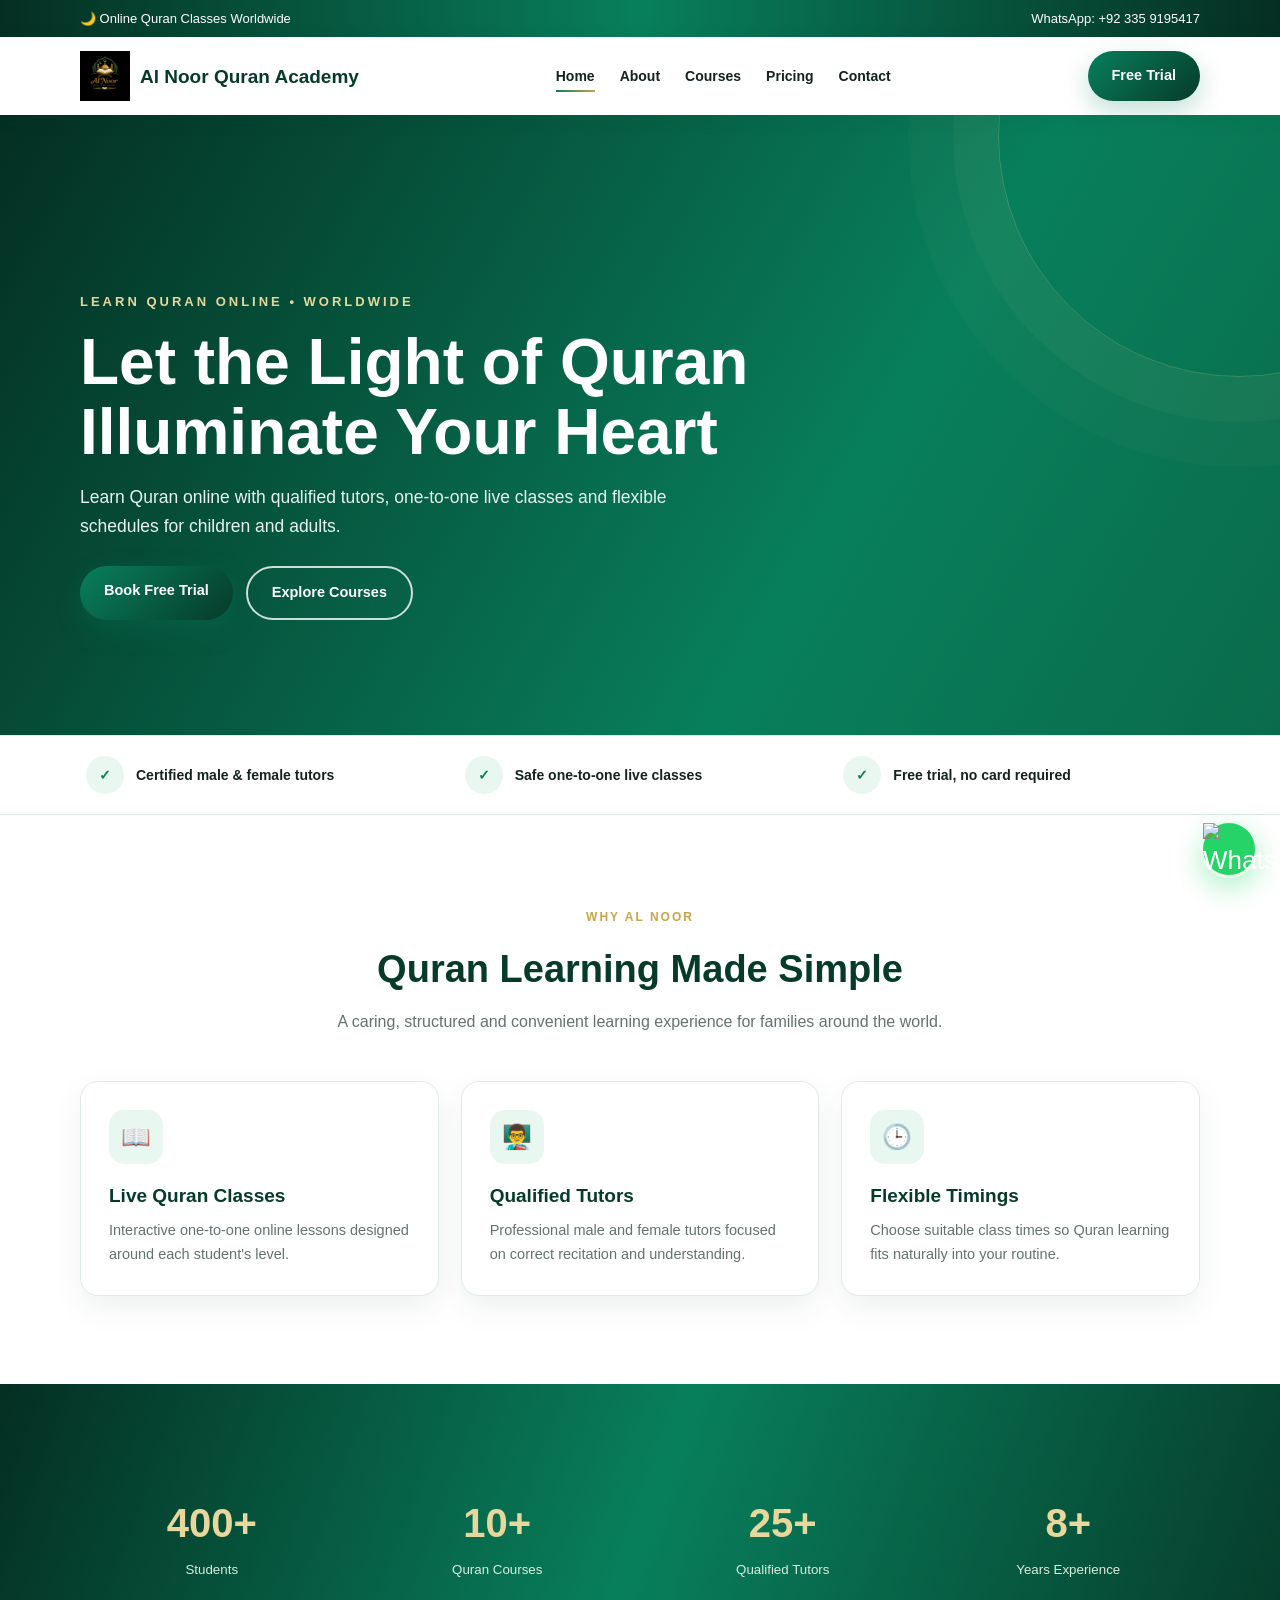
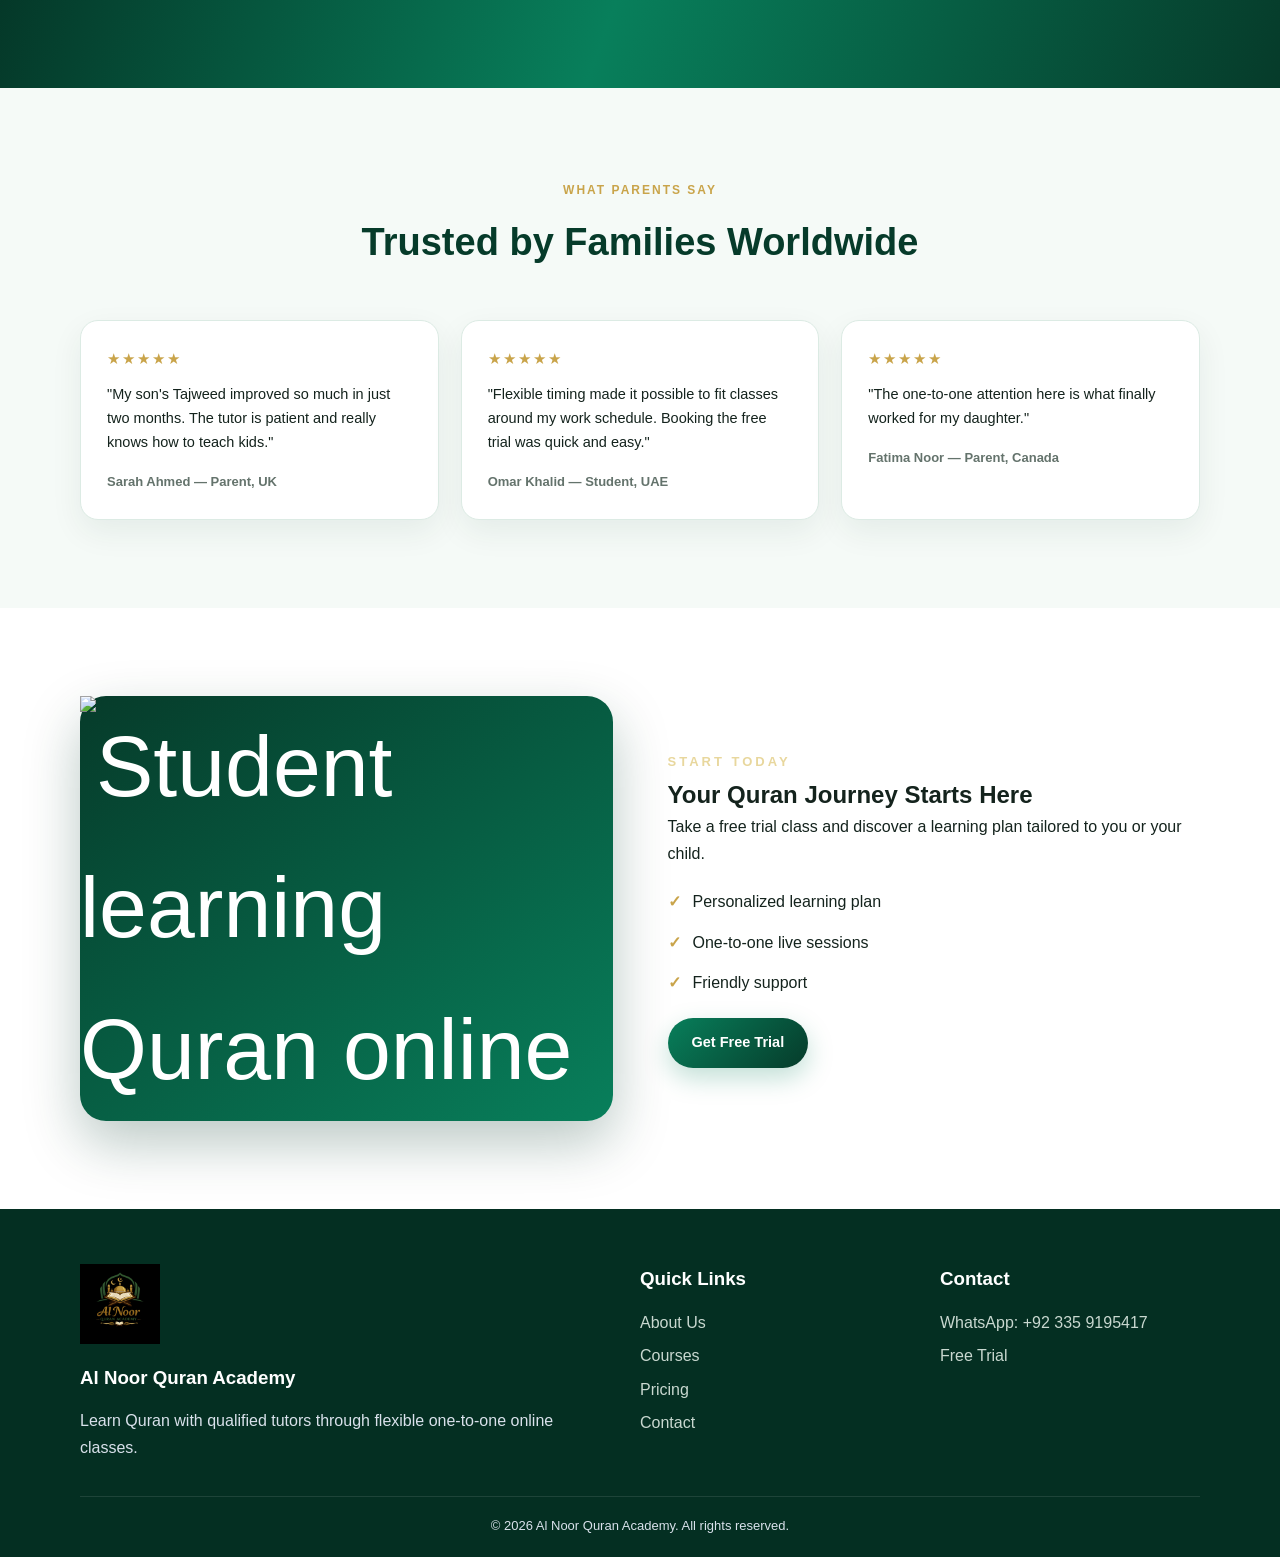
==== commit e1b6d460: "Update index.html" ====
--- a/index.html
+++ b/index.html
@@ -1,425 +1,543 @@
-<!doctype html>
+<!DOCTYPE html>
 <html lang="en">
+
 <head>
-<meta charset="utf-8">
-<meta name="viewport" content="width=device-width,initial-scale=1">
-
-<meta name="description" content="Al Noor Quran Academy - Online Quran classes worldwide">
-
-<title>Home | Al Noor Quran Academy</title>
-
-<link rel="icon" type="image/jpeg" href="favicon.jprg">
-<link rel="stylesheet" href="style.css">
+  <meta charset="UTF-8">
+  <meta name="viewport" content="width=device-width, initial-scale=1.0">
+
+  <meta
+    name="description"
+    content="Al Noor Quran Academy offers one-to-one online Quran classes worldwide for children and adults."
+  >
+
+  <title>Home | Al Noor Quran Academy</title>
+
+  <link rel="icon" type="image/png" href="favicon.png">
+  <link rel="stylesheet" href="style.css">
 </head>
 
 <body>
 
-<div class="top">
-  <div class="container">
-    <span>🌙 Online Quran Classes Worldwide</span>
-    <span>WhatsApp: +92 335 9195417</span>
-  </div>
-</div>
-
-<nav>
-  <div class="container navin">
-
-    <a class="logo" href="index.html">
-      <img class="brand-logo" src="logo.jpeg" alt="Al Noor Quran Academy Logo">
-      <span>Al Noor Quran Academy</span>
-    </a>
-
-    <div class="menu">☰</div>
-
-    <div class="links">
-      <a href="index.html" class="active">Home</a>
-      <a href="about.html">About</a>
-      <a href="courses.html">Courses</a>
-      <a href="pricing.html">Pricing</a>
-      <a href="contact.html">Contact</a>
-    </div>
-
-    <a class="btn" href="contact.html">Free Trial</a>
-
-  </div>
-</nav>
-
-
-<section class="hero">
-  <div class="container hero-inner">
-
-    <div class="reveal">
-
-      <div class="eyebrow">
-        Learn Quran Online • Worldwide
-      </div>
-
-      <h1>
-        Let the Light of Quran Illuminate Your Heart
-      </h1>
-
-      <p>
-        Learn Quran online with qualified tutors, one-to-one live classes
-        and flexible schedules for children and adults.
-      </p>
-
-      <div class="actions">
-        <a class="btn" href="contact.html">
-          Book Free Trial
-        </a>
-
-        <a class="btn alt" href="courses.html">
-          Explore Courses
-        </a>
-      </div>
-
-    </div>
-
-  </div>
-</section>
-
-
-<section class="trust">
-  <div class="container">
-
-    <div class="grid">
-
-      <div class="trust-item reveal">
-        <span class="tick">✓</span>
-        <span>Certified male & female tutors</span>
-      </div>
-
-      <div class="trust-item reveal">
-        <span class="tick">✓</span>
-        <span>Safe, one-to-one live classes</span>
-      </div>
-
-      <div class="trust-item reveal">
-        <span class="tick">✓</span>
-        <span>Free trial, no card required</span>
-      </div>
-
-    </div>
-
-  </div>
-</section>
-
-
-<section class="section">
-  <div class="container">
-
-    <div class="heading reveal">
-
-      <span>Why Al Noor</span>
-
-      <h2>
-        Quran Learning Made Simple
-      </h2>
-
-      <p>
-        A caring, structured and convenient learning experience
-        for families around the world.
-      </p>
-
-    </div>
-
-
-    <div class="grid">
-
-      <div class="card reveal">
-
-        <div class="icon">📖</div>
-
-        <h3>
-          Live Quran Classes
-        </h3>
-
-        <p>
-          Interactive one-to-one online lessons designed around
-          each student's level.
-        </p>
-
-      </div>
-
-
-      <div class="card reveal">
-
-        <div class="icon">👨‍🏫</div>
-
-        <h3>
-          Qualified Tutors
-        </h3>
-
-        <p>
-          Professional male and female tutors focused on correct
-          recitation and understanding.
-        </p>
-
-      </div>
-
-
-      <div class="card reveal">
-
-        <div class="icon">🕒</div>
-
-        <h3>
-          Flexible Timings
-        </h3>
-
-        <p>
-          Choose suitable class times so Quran learning fits
-          naturally into your routine.
-        </p>
-
-      </div>
-
-    </div>
-
-  </div>
-</section>
-
-
-<section class="section stats">
-
-  <div class="container">
-
-    <div class="grid">
-
-      <div class="stat reveal">
-        <div class="num" data-count="500">0+</div>
-        <small>Students</small>
-      </div>
-
-      <div class="stat reveal">
-        <div class="num" data-count="10">0+</div>
-        <small>Quran Courses</small>
-      </div>
-
-      <div class="stat reveal">
-        <div class="num" data-count="25">0+</div>
-        <small>Qualified Tutors</small>
-      </div>
-
-      <div class="stat reveal">
-        <div class="num" data-count="8">0+</div>
-        <small>Years Experience</small>
-      </div>
-
-    </div>
-
-  </div>
-
-</section>
-
-
-<section class="section altbg">
-
-  <div class="container">
-
-    <div class="heading reveal">
-
-      <span>What Parents Say</span>
-
-      <h2>
-        Trusted by Families Worldwide
-      </h2>
-
-    </div>
-
-
-    <div class="grid">
-
-      <div class="testimonial-card reveal">
-
-        <div class="stars">
-          ★★★★★
-        </div>
-
-        <p class="quote">
-          "My son's Tajweed improved so much in just two months.
-          The tutor is patient and really knows how to teach kids."
-        </p>
-
-        <div class="testimonial-who">
-          Sarah Ahmed — Parent, UK
-        </div>
-
-      </div>
-
-
-      <div class="testimonial-card reveal">
-
-        <div class="stars">
-          ★★★★★
-        </div>
-
-        <p class="quote">
-          "Flexible timing made it possible to fit classes around
-          my work schedule. Booking the free trial was quick and easy."
-        </p>
-
-        <div class="testimonial-who">
-          Omar Khalid — Student, UAE
-        </div>
-
-      </div>
-
-
-      <div class="testimonial-card reveal">
-
-        <div class="stars">
-          ★★★★★
-        </div>
-
-        <p class="quote">
-          "We tried two other academies before Al Noor.
-          The one-to-one attention here is what finally worked
-          for my daughter."
-        </p>
-
-        <div class="testimonial-who">
-          Fatima Noor — Parent, Canada
-        </div>
-
-      </div>
-
-    </div>
-
-  </div>
-
-</section>
-
-
-<section class="section">
-
-  <div class="container split">
-
-    <div class="visual reveal">
-      ☪︎
-    </div>
-
-
-    <div class="reveal">
-
-      <span class="eyebrow" style="color:var(--gold)">
-        Start Today
+  <!-- TOP BAR -->
+  <div class="top">
+    <div class="container top-inner">
+
+      <span>
+        🌙 Online Quran Classes Worldwide
       </span>
 
-      <h2 style="font-size:38px;color:var(--green-deep);margin:10px 0">
-        Your Quran Journey Starts Here
-      </h2>
-
-      <p>
-        Take a free trial class and discover a learning plan
-        tailored to you or your child.
-      </p>
-
-
-      <div class="list">
-
-        <div>
-          <b class="check">✓</b>
-          Personalized learning plan
-        </div>
-
-        <div>
-          <b class="check">✓</b>
-          One-to-one live sessions
-        </div>
-
-        <div>
-          <b class="check">✓</b>
-          Friendly support
-        </div>
-
-      </div>
-
-
-      <a class="btn" href="contact.html">
-        Get Free Trial
-      </a>
-
-    </div>
-
-  </div>
-
-</section>
-
-
-<footer>
-
-  <div class="container footgrid">
-
-    <div>
-
-      <img
-        class="footer-logo"
-        src="logo.png"
-        alt="Al Noor Quran Academy Logo"
+      <a
+        href="https://wa.me/923359195417"
+        target="_blank"
+        rel="noopener noreferrer"
       >
-
-      <h3>
-        Al Noor Quran Academy
-      </h3>
-
-      <p>
-        Learn Quran with qualified tutors through flexible
-        one-to-one online classes.
-      </p>
-
-    </div>
-
-
-    <div>
-
-      <h3>
-        Quick Links
-      </h3>
-
-      <a href="about.html">About Us</a>
-      <a href="courses.html">Courses</a>
-      <a href="pricing.html">Pricing</a>
-
-    </div>
-
-
-    <div>
-
-      <h3>
-        Contact
-      </h3>
-
-      <a href="https://wa.me/923359195417">
         WhatsApp: +92 335 9195417
       </a>
 
-      <a href="contact.html">
+    </div>
+  </div>
+
+
+  <!-- NAVBAR -->
+  <nav>
+    <div class="container navin">
+
+      <a class="logo" href="index.html">
+
+        <img
+          class="brand-logo"
+          src="logo.jpeg"
+          alt="Al Noor Quran Academy Logo"
+        >
+
+        <span>
+          Al Noor Quran Academy
+        </span>
+
+      </a>
+
+
+      <button
+        class="menu"
+        type="button"
+        aria-label="Open navigation"
+      >
+        ☰
+      </button>
+
+
+      <div class="links">
+
+        <a href="index.html" class="active">
+          Home
+        </a>
+
+        <a href="about.html">
+          About
+        </a>
+
+        <a href="courses.html">
+          Courses
+        </a>
+
+        <a href="pricing.html">
+          Pricing
+        </a>
+
+        <a href="contact.html">
+          Contact
+        </a>
+
+      </div>
+
+
+      <a class="btn nav-btn" href="contact.html">
         Free Trial
       </a>
 
     </div>
-
-  </div>
-
-
-  <div class="container copy">
-    © 2026 Al Noor Quran Academy. All rights reserved.
-  </div>
-
-</footer>
-
-
-<a
-  class="wa"
-  href="https://wa.me/923359195417"
-  target="_blank"
-  aria-label="WhatsApp"
->
-  ◉
-</a>
-
-
-<script src="script.js"></script>
+  </nav>
+
+
+  <!-- HERO -->
+  <section class="hero">
+
+    <div class="hero-bg"></div>
+
+    <div class="container hero-inner">
+
+      <div class="hero-content reveal">
+
+        <div class="eyebrow">
+          Learn Quran Online • Worldwide
+        </div>
+
+        <h1>
+          Let the Light of Quran
+          <br>
+          Illuminate Your Heart
+        </h1>
+
+        <p>
+          Learn Quran online with qualified tutors,
+          one-to-one live classes and flexible schedules
+          for children and adults.
+        </p>
+
+
+        <div class="actions">
+
+          <a
+            class="btn"
+            href="contact.html"
+          >
+            Book Free Trial
+          </a>
+
+          <a
+            class="btn alt"
+            href="courses.html"
+          >
+            Explore Courses
+          </a>
+
+        </div>
+
+      </div>
+
+    </div>
+
+  </section>
+
+
+  <!-- TRUST BAR -->
+  <section class="trust">
+
+    <div class="container">
+
+      <div class="grid">
+
+        <div class="trust-item reveal">
+          <span class="tick">✓</span>
+          <span>Certified male & female tutors</span>
+        </div>
+
+        <div class="trust-item reveal">
+          <span class="tick">✓</span>
+          <span>Safe one-to-one live classes</span>
+        </div>
+
+        <div class="trust-item reveal">
+          <span class="tick">✓</span>
+          <span>Free trial, no card required</span>
+        </div>
+
+      </div>
+
+    </div>
+
+  </section>
+
+
+  <!-- WHY AL NOOR -->
+  <section class="section">
+
+    <div class="container">
+
+      <div class="heading reveal">
+
+        <span>
+          Why Al Noor
+        </span>
+
+        <h2>
+          Quran Learning Made Simple
+        </h2>
+
+        <p>
+          A caring, structured and convenient learning
+          experience for families around the world.
+        </p>
+
+      </div>
+
+
+      <div class="grid">
+
+        <div class="card reveal">
+
+          <div class="icon">
+            📖
+          </div>
+
+          <h3>
+            Live Quran Classes
+          </h3>
+
+          <p>
+            Interactive one-to-one online lessons designed
+            around each student's level.
+          </p>
+
+        </div>
+
+
+        <div class="card reveal">
+
+          <div class="icon">
+            👨‍🏫
+          </div>
+
+          <h3>
+            Qualified Tutors
+          </h3>
+
+          <p>
+            Professional male and female tutors focused
+            on correct recitation and understanding.
+          </p>
+
+        </div>
+
+
+        <div class="card reveal">
+
+          <div class="icon">
+            🕒
+          </div>
+
+          <h3>
+            Flexible Timings
+          </h3>
+
+          <p>
+            Choose suitable class times so Quran learning
+            fits naturally into your routine.
+          </p>
+
+        </div>
+
+      </div>
+
+    </div>
+
+  </section>
+
+
+  <!-- STATS -->
+  <section class="section stats">
+
+    <div class="container">
+
+      <div class="grid stats-grid">
+
+        <div class="stat reveal">
+          <div class="num" data-count="500">0+</div>
+          <small>Students</small>
+        </div>
+
+        <div class="stat reveal">
+          <div class="num" data-count="10">0+</div>
+          <small>Quran Courses</small>
+        </div>
+
+        <div class="stat reveal">
+          <div class="num" data-count="25">0+</div>
+          <small>Qualified Tutors</small>
+        </div>
+
+        <div class="stat reveal">
+          <div class="num" data-count="8">0+</div>
+          <small>Years Experience</small>
+        </div>
+
+      </div>
+
+    </div>
+
+  </section>
+
+
+  <!-- TESTIMONIALS -->
+  <section class="section altbg">
+
+    <div class="container">
+
+      <div class="heading reveal">
+
+        <span>
+          What Parents Say
+        </span>
+
+        <h2>
+          Trusted by Families Worldwide
+        </h2>
+
+      </div>
+
+
+      <div class="grid">
+
+        <div class="testimonial-card reveal">
+
+          <div class="stars">
+            ★★★★★
+          </div>
+
+          <p class="quote">
+            "My son's Tajweed improved so much in just two months.
+            The tutor is patient and really knows how to teach kids."
+          </p>
+
+          <div class="testimonial-who">
+            Sarah Ahmed — Parent, UK
+          </div>
+
+        </div>
+
+
+        <div class="testimonial-card reveal">
+
+          <div class="stars">
+            ★★★★★
+          </div>
+
+          <p class="quote">
+            "Flexible timing made it possible to fit classes around
+            my work schedule. Booking the free trial was quick and easy."
+          </p>
+
+          <div class="testimonial-who">
+            Omar Khalid — Student, UAE
+          </div>
+
+        </div>
+
+
+        <div class="testimonial-card reveal">
+
+          <div class="stars">
+            ★★★★★
+          </div>
+
+          <p class="quote">
+            "The one-to-one attention here is what finally
+            worked for my daughter."
+          </p>
+
+          <div class="testimonial-who">
+            Fatima Noor — Parent, Canada
+          </div>
+
+        </div>
+
+      </div>
+
+    </div>
+
+  </section>
+
+
+  <!-- START TODAY -->
+  <section class="section">
+
+    <div class="container split">
+
+      <div class="visual visual-photo reveal">
+
+        <img
+          src="professional-quran.jpg"
+          alt="Student learning Quran online"
+        >
+
+      </div>
+
+
+      <div class="reveal">
+
+        <span class="eyebrow dark-eyebrow">
+          Start Today
+        </span>
+
+        <h2 class="green-title">
+          Your Quran Journey Starts Here
+        </h2>
+
+        <p>
+          Take a free trial class and discover a learning
+          plan tailored to you or your child.
+        </p>
+
+
+        <div class="list">
+
+          <div>
+            <b class="check">✓</b>
+            Personalized learning plan
+          </div>
+
+          <div>
+            <b class="check">✓</b>
+            One-to-one live sessions
+          </div>
+
+          <div>
+            <b class="check">✓</b>
+            Friendly support
+          </div>
+
+        </div>
+
+
+        <a class="btn" href="contact.html">
+          Get Free Trial
+        </a>
+
+      </div>
+
+    </div>
+
+  </section>
+
+
+  <!-- FOOTER -->
+  <footer>
+
+    <div class="container footgrid">
+
+      <div>
+
+        <img
+          class="footer-logo"
+          src="logo.jpeg"
+          alt="Al Noor Quran Academy Logo"
+        >
+
+        <h3>
+          Al Noor Quran Academy
+        </h3>
+
+        <p>
+          Learn Quran with qualified tutors through
+          flexible one-to-one online classes.
+        </p>
+
+      </div>
+
+
+      <div>
+
+        <h3>
+          Quick Links
+        </h3>
+
+        <a href="about.html">
+          About Us
+        </a>
+
+        <a href="courses.html">
+          Courses
+        </a>
+
+        <a href="pricing.html">
+          Pricing
+        </a>
+
+        <a href="contact.html">
+          Contact
+        </a>
+
+      </div>
+
+
+      <div>
+
+        <h3>
+          Contact
+        </h3>
+
+        <a
+          href="https://wa.me/923359195417"
+          target="_blank"
+          rel="noopener noreferrer"
+        >
+          WhatsApp: +92 335 9195417
+        </a>
+
+        <a href="contact.html">
+          Free Trial
+        </a>
+
+      </div>
+
+    </div>
+
+
+    <div class="container copy">
+      © 2026 Al Noor Quran Academy. All rights reserved.
+    </div>
+
+  </footer>
+
+
+  <!-- FLOATING WHATSAPP -->
+  <a
+    class="wa"
+    href="https://wa.me/923359195417"
+    target="_blank"
+    rel="noopener noreferrer"
+    aria-label="Chat with Al Noor Quran Academy on WhatsApp"
+  >
+
+    <img
+      src="whatsapp.svg"
+      alt="WhatsApp"
+    >
+
+  </a>
+
+
+  <script src="script.js"></script>
 
 </body>
 </html>
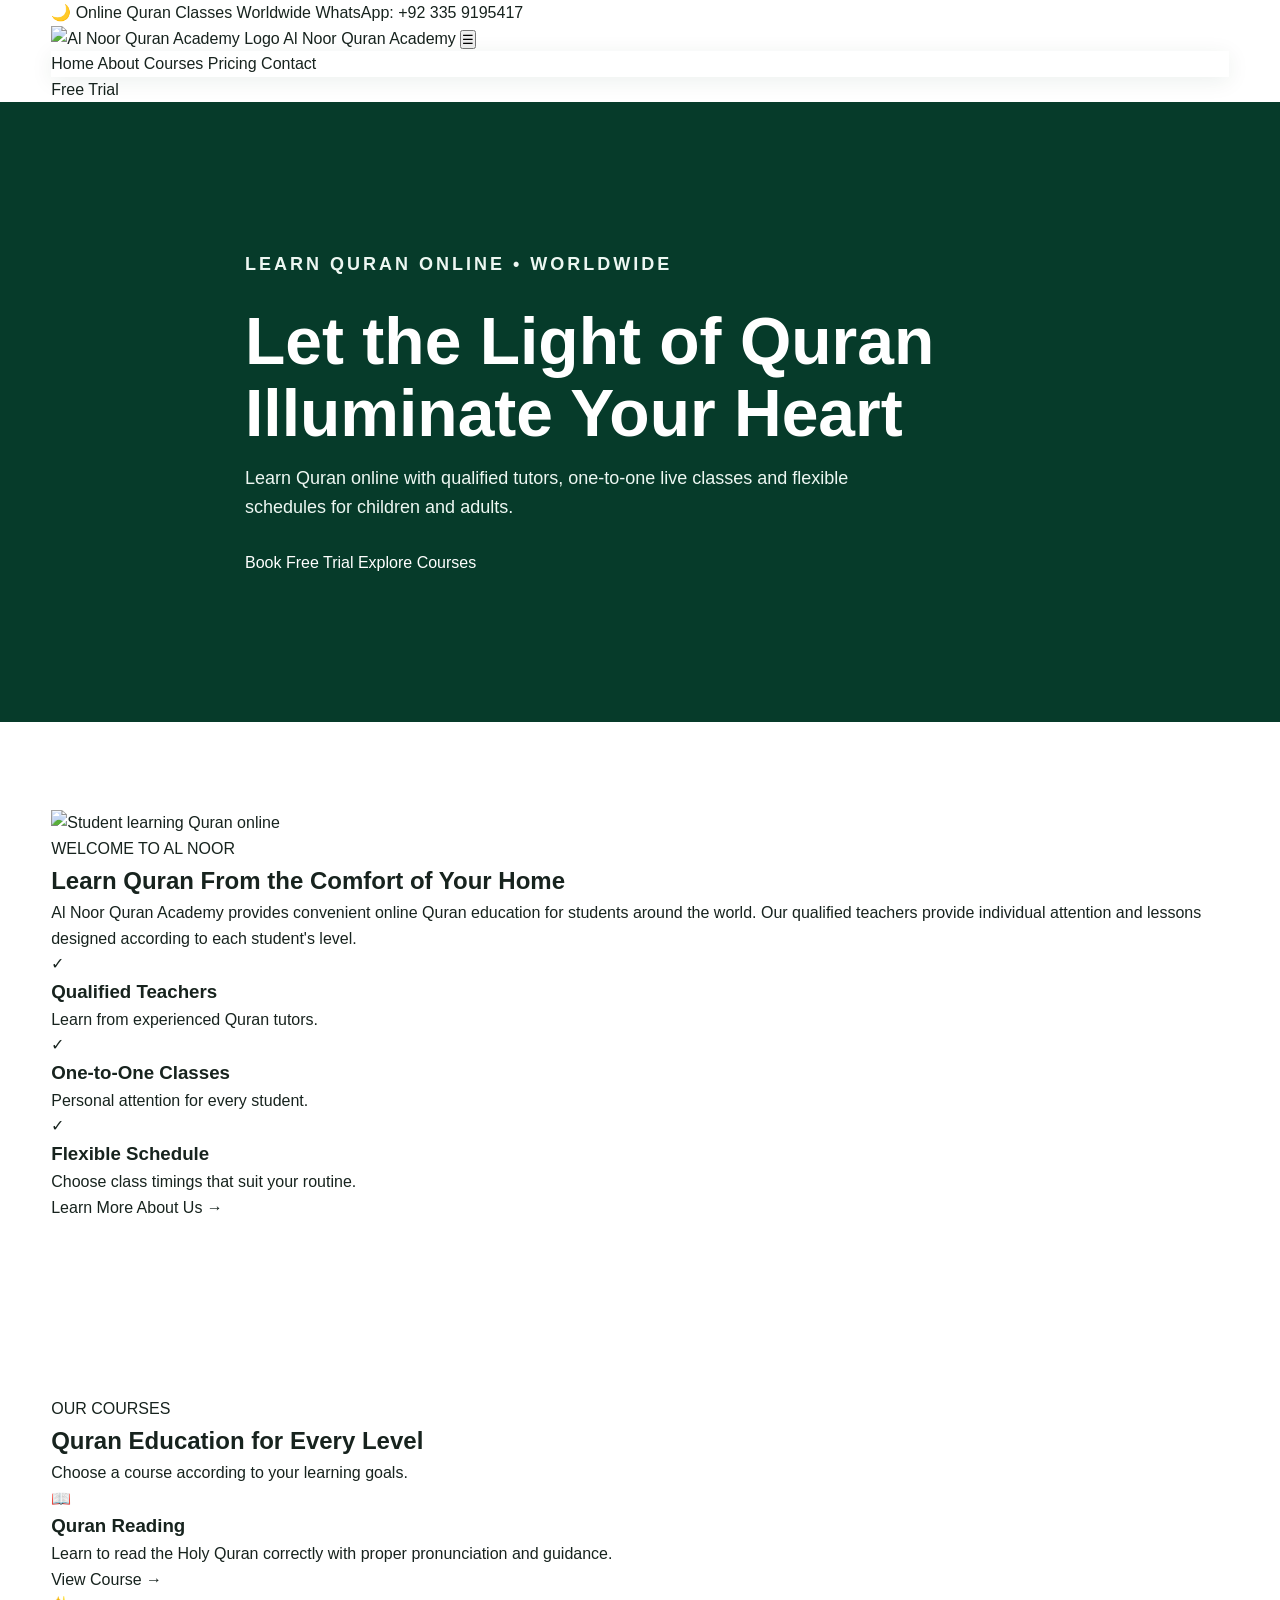
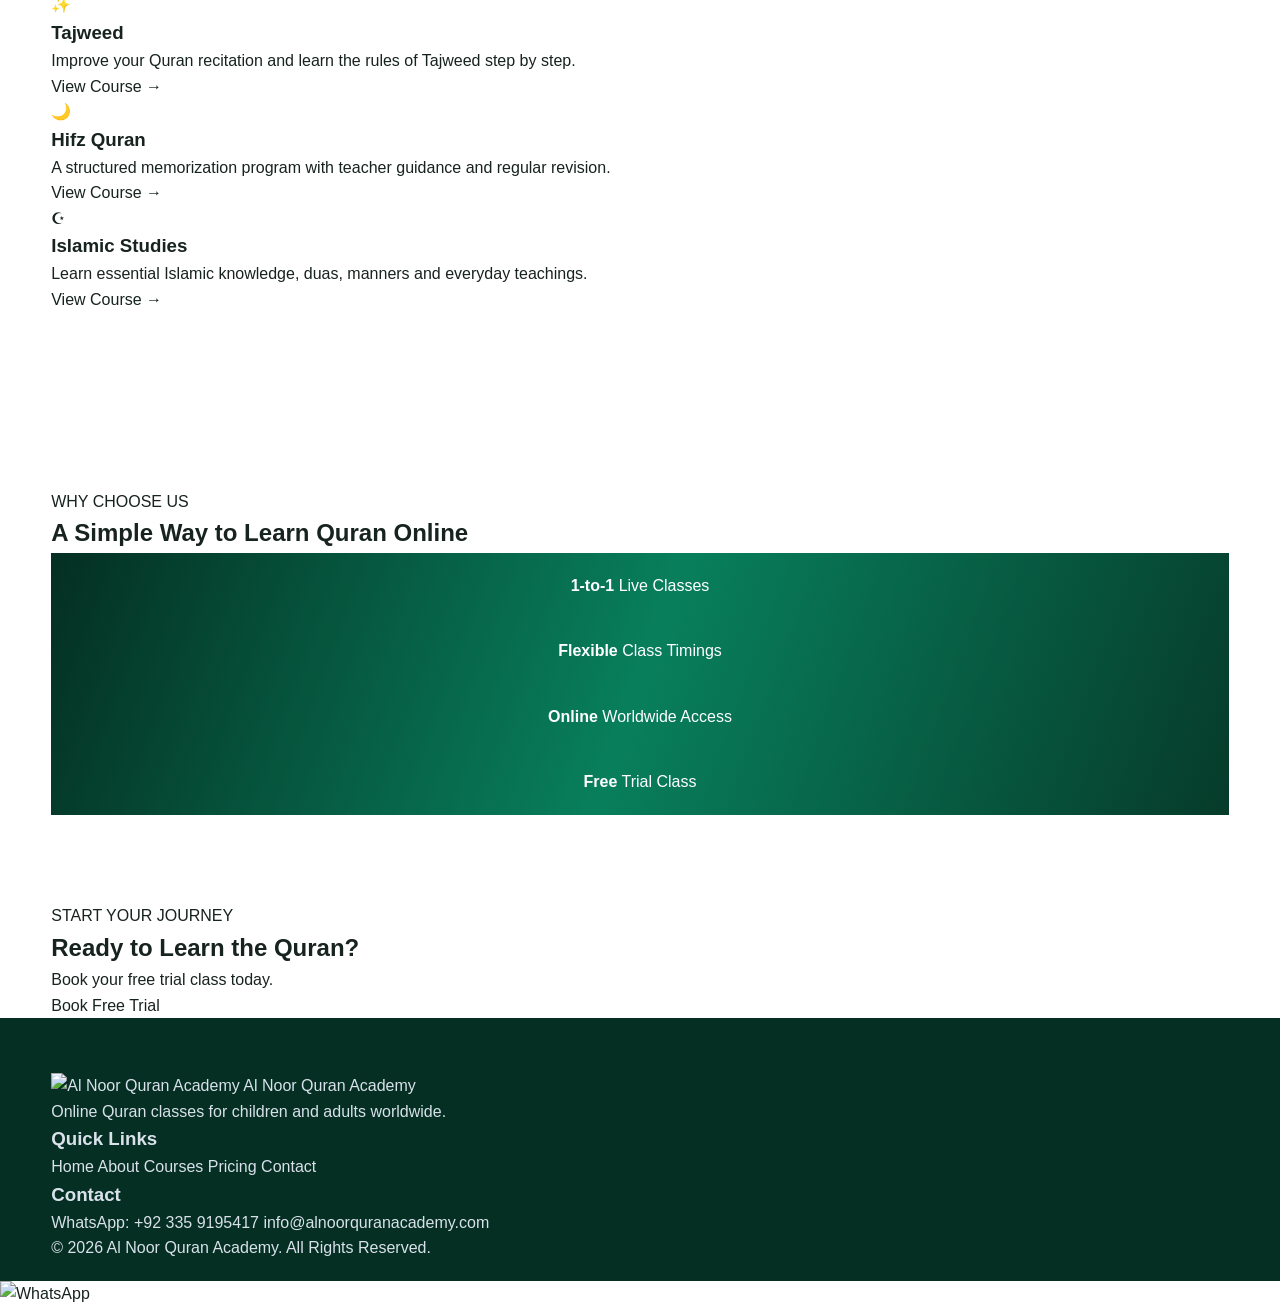
==== commit a20842e4: "Update index.html" ====
--- a/index.html
+++ b/index.html
@@ -1,543 +1,403 @@
 <!DOCTYPE html>
 <html lang="en">
-
 <head>
-  <meta charset="UTF-8">
-  <meta name="viewport" content="width=device-width, initial-scale=1.0">
-
-  <meta
-    name="description"
-    content="Al Noor Quran Academy offers one-to-one online Quran classes worldwide for children and adults."
-  >
-
-  <title>Home | Al Noor Quran Academy</title>
-
-  <link rel="icon" type="image/png" href="favicon.png">
-  <link rel="stylesheet" href="style.css">
+    <meta charset="UTF-8">
+    <meta name="viewport" content="width=device-width, initial-scale=1.0">
+
+    <title>Al Noor Quran Academy | Online Quran Classes</title>
+    <meta name="description" content="Learn Quran online with qualified tutors through one-to-one live classes for children and adults.">
+
+    <link rel="stylesheet" href="style.css">
 </head>
 
 <body>
 
-  <!-- TOP BAR -->
-  <div class="top">
-    <div class="container top-inner">
-
-      <span>
-        🌙 Online Quran Classes Worldwide
-      </span>
-
-      <a
-        href="https://wa.me/923359195417"
-        target="_blank"
-        rel="noopener noreferrer"
-      >
-        WhatsApp: +92 335 9195417
-      </a>
-
-    </div>
-  </div>
-
-
-  <!-- NAVBAR -->
-  <nav>
-    <div class="container navin">
-
-      <a class="logo" href="index.html">
-
-        <img
-          class="brand-logo"
-          src="logo.jpeg"
-          alt="Al Noor Quran Academy Logo"
-        >
-
-        <span>
-          Al Noor Quran Academy
-        </span>
-
-      </a>
-
-
-      <button
-        class="menu"
-        type="button"
-        aria-label="Open navigation"
-      >
-        ☰
-      </button>
-
-
-      <div class="links">
-
-        <a href="index.html" class="active">
-          Home
+<!-- Top Bar -->
+<div class="top-bar">
+    <div class="container top-bar-inner">
+        <span>🌙 Online Quran Classes Worldwide</span>
+        <a href="https://wa.me/923359195417" target="_blank" rel="noopener noreferrer">
+            WhatsApp: +92 335 9195417
         </a>
-
-        <a href="about.html">
-          About
+    </div>
+</div>
+
+
+<!-- Header -->
+<header class="header">
+    <div class="container nav-container">
+
+        <a href="index.html" class="brand">
+            <img src="images/logo.jpeg" alt="Al Noor Quran Academy Logo">
+            <span>Al Noor Quran Academy</span>
         </a>
 
-        <a href="courses.html">
-          Courses
+        <button class="menu-toggle" aria-label="Open navigation">
+            ☰
+        </button>
+
+        <nav class="navigation">
+            <a href="index.html" class="active">Home</a>
+            <a href="about.html">About</a>
+            <a href="courses.html">Courses</a>
+            <a href="pricing.html">Pricing</a>
+            <a href="contact.html">Contact</a>
+        </nav>
+
+        <a href="contact.html" class="nav-button">
+            Free Trial
         </a>
 
-        <a href="pricing.html">
-          Pricing
+    </div>
+</header>
+
+
+<!-- Hero -->
+<section class="hero">
+
+    <div class="hero-overlay"></div>
+
+    <div class="container hero-content">
+
+        <div class="hero-text">
+
+            <p class="eyebrow">
+                LEARN QURAN ONLINE • WORLDWIDE
+            </p>
+
+            <h1>
+                Let the Light of Quran
+                <br>
+                Illuminate Your Heart
+            </h1>
+
+            <p class="hero-description">
+                Learn Quran online with qualified tutors, one-to-one live
+                classes and flexible schedules for children and adults.
+            </p>
+
+            <div class="hero-buttons">
+                <a href="contact.html" class="button button-primary">
+                    Book Free Trial
+                </a>
+
+                <a href="courses.html" class="button button-outline">
+                    Explore Courses
+                </a>
+            </div>
+
+        </div>
+
+    </div>
+
+</section>
+
+
+<!-- Introduction -->
+<section class="section">
+    <div class="container two-column">
+
+        <div class="image-card">
+            <img
+                src="images/professional-quran.jpg"
+                alt="Student learning Quran online"
+            >
+        </div>
+
+        <div class="content">
+            <p class="section-label">WELCOME TO AL NOOR</p>
+
+            <h2>
+                Learn Quran From the Comfort of Your Home
+            </h2>
+
+            <p>
+                Al Noor Quran Academy provides convenient online Quran
+                education for students around the world. Our qualified
+                teachers provide individual attention and lessons designed
+                according to each student's level.
+            </p>
+
+            <div class="feature-list">
+
+                <div class="feature">
+                    <span>✓</span>
+                    <div>
+                        <h3>Qualified Teachers</h3>
+                        <p>Learn from experienced Quran tutors.</p>
+                    </div>
+                </div>
+
+                <div class="feature">
+                    <span>✓</span>
+                    <div>
+                        <h3>One-to-One Classes</h3>
+                        <p>Personal attention for every student.</p>
+                    </div>
+                </div>
+
+                <div class="feature">
+                    <span>✓</span>
+                    <div>
+                        <h3>Flexible Schedule</h3>
+                        <p>Choose class timings that suit your routine.</p>
+                    </div>
+                </div>
+
+            </div>
+
+            <a href="about.html" class="text-link">
+                Learn More About Us →
+            </a>
+
+        </div>
+
+    </div>
+</section>
+
+
+<!-- Courses -->
+<section class="section section-light">
+
+    <div class="container">
+
+        <div class="section-heading">
+            <p class="section-label">OUR COURSES</p>
+
+            <h2>
+                Quran Education for Every Level
+            </h2>
+
+            <p>
+                Choose a course according to your learning goals.
+            </p>
+        </div>
+
+
+        <div class="cards">
+
+            <div class="course-card">
+
+                <div class="card-icon">📖</div>
+
+                <h3>Quran Reading</h3>
+
+                <p>
+                    Learn to read the Holy Quran correctly with proper
+                    pronunciation and guidance.
+                </p>
+
+                <a href="courses.html">
+                    View Course →
+                </a>
+
+            </div>
+
+
+            <div class="course-card">
+
+                <div class="card-icon">✨</div>
+
+                <h3>Tajweed</h3>
+
+                <p>
+                    Improve your Quran recitation and learn the rules of
+                    Tajweed step by step.
+                </p>
+
+                <a href="courses.html">
+                    View Course →
+                </a>
+
+            </div>
+
+
+            <div class="course-card">
+
+                <div class="card-icon">🌙</div>
+
+                <h3>Hifz Quran</h3>
+
+                <p>
+                    A structured memorization program with teacher guidance
+                    and regular revision.
+                </p>
+
+                <a href="courses.html">
+                    View Course →
+                </a>
+
+            </div>
+
+
+            <div class="course-card">
+
+                <div class="card-icon">☪</div>
+
+                <h3>Islamic Studies</h3>
+
+                <p>
+                    Learn essential Islamic knowledge, duas, manners and
+                    everyday teachings.
+                </p>
+
+                <a href="courses.html">
+                    View Course →
+                </a>
+
+            </div>
+
+        </div>
+
+    </div>
+
+</section>
+
+
+<!-- Why Us -->
+<section class="section">
+
+    <div class="container">
+
+        <div class="section-heading">
+            <p class="section-label">WHY CHOOSE US</p>
+
+            <h2>
+                A Simple Way to Learn Quran Online
+            </h2>
+        </div>
+
+
+        <div class="stats">
+
+            <div class="stat">
+                <strong>1-to-1</strong>
+                <span>Live Classes</span>
+            </div>
+
+            <div class="stat">
+                <strong>Flexible</strong>
+                <span>Class Timings</span>
+            </div>
+
+            <div class="stat">
+                <strong>Online</strong>
+                <span>Worldwide Access</span>
+            </div>
+
+            <div class="stat">
+                <strong>Free</strong>
+                <span>Trial Class</span>
+            </div>
+
+        </div>
+
+    </div>
+
+</section>
+
+
+<!-- CTA -->
+<section class="cta">
+
+    <div class="container cta-inner">
+
+        <div>
+            <p class="section-label light">
+                START YOUR JOURNEY
+            </p>
+
+            <h2>
+                Ready to Learn the Quran?
+            </h2>
+
+            <p>
+                Book your free trial class today.
+            </p>
+        </div>
+
+        <a href="contact.html" class="button button-light">
+            Book Free Trial
         </a>
 
-        <a href="contact.html">
-          Contact
-        </a>
-
-      </div>
-
-
-      <a class="btn nav-btn" href="contact.html">
-        Free Trial
-      </a>
-
-    </div>
-  </nav>
-
-
-  <!-- HERO -->
-  <section class="hero">
-
-    <div class="hero-bg"></div>
-
-    <div class="container hero-inner">
-
-      <div class="hero-content reveal">
-
-        <div class="eyebrow">
-          Learn Quran Online • Worldwide
-        </div>
-
-        <h1>
-          Let the Light of Quran
-          <br>
-          Illuminate Your Heart
-        </h1>
-
-        <p>
-          Learn Quran online with qualified tutors,
-          one-to-one live classes and flexible schedules
-          for children and adults.
-        </p>
-
-
-        <div class="actions">
-
-          <a
-            class="btn"
-            href="contact.html"
-          >
-            Book Free Trial
-          </a>
-
-          <a
-            class="btn alt"
-            href="courses.html"
-          >
-            Explore Courses
-          </a>
-
-        </div>
-
-      </div>
-
-    </div>
-
-  </section>
-
-
-  <!-- TRUST BAR -->
-  <section class="trust">
-
-    <div class="container">
-
-      <div class="grid">
-
-        <div class="trust-item reveal">
-          <span class="tick">✓</span>
-          <span>Certified male & female tutors</span>
-        </div>
-
-        <div class="trust-item reveal">
-          <span class="tick">✓</span>
-          <span>Safe one-to-one live classes</span>
-        </div>
-
-        <div class="trust-item reveal">
-          <span class="tick">✓</span>
-          <span>Free trial, no card required</span>
-        </div>
-
-      </div>
-
-    </div>
-
-  </section>
-
-
-  <!-- WHY AL NOOR -->
-  <section class="section">
-
-    <div class="container">
-
-      <div class="heading reveal">
-
-        <span>
-          Why Al Noor
-        </span>
-
-        <h2>
-          Quran Learning Made Simple
-        </h2>
-
-        <p>
-          A caring, structured and convenient learning
-          experience for families around the world.
-        </p>
-
-      </div>
-
-
-      <div class="grid">
-
-        <div class="card reveal">
-
-          <div class="icon">
-            📖
-          </div>
-
-          <h3>
-            Live Quran Classes
-          </h3>
-
-          <p>
-            Interactive one-to-one online lessons designed
-            around each student's level.
-          </p>
-
-        </div>
-
-
-        <div class="card reveal">
-
-          <div class="icon">
-            👨‍🏫
-          </div>
-
-          <h3>
-            Qualified Tutors
-          </h3>
-
-          <p>
-            Professional male and female tutors focused
-            on correct recitation and understanding.
-          </p>
-
-        </div>
-
-
-        <div class="card reveal">
-
-          <div class="icon">
-            🕒
-          </div>
-
-          <h3>
-            Flexible Timings
-          </h3>
-
-          <p>
-            Choose suitable class times so Quran learning
-            fits naturally into your routine.
-          </p>
-
-        </div>
-
-      </div>
-
-    </div>
-
-  </section>
-
-
-  <!-- STATS -->
-  <section class="section stats">
-
-    <div class="container">
-
-      <div class="grid stats-grid">
-
-        <div class="stat reveal">
-          <div class="num" data-count="500">0+</div>
-          <small>Students</small>
-        </div>
-
-        <div class="stat reveal">
-          <div class="num" data-count="10">0+</div>
-          <small>Quran Courses</small>
-        </div>
-
-        <div class="stat reveal">
-          <div class="num" data-count="25">0+</div>
-          <small>Qualified Tutors</small>
-        </div>
-
-        <div class="stat reveal">
-          <div class="num" data-count="8">0+</div>
-          <small>Years Experience</small>
-        </div>
-
-      </div>
-
-    </div>
-
-  </section>
-
-
-  <!-- TESTIMONIALS -->
-  <section class="section altbg">
-
-    <div class="container">
-
-      <div class="heading reveal">
-
-        <span>
-          What Parents Say
-        </span>
-
-        <h2>
-          Trusted by Families Worldwide
-        </h2>
-
-      </div>
-
-
-      <div class="grid">
-
-        <div class="testimonial-card reveal">
-
-          <div class="stars">
-            ★★★★★
-          </div>
-
-          <p class="quote">
-            "My son's Tajweed improved so much in just two months.
-            The tutor is patient and really knows how to teach kids."
-          </p>
-
-          <div class="testimonial-who">
-            Sarah Ahmed — Parent, UK
-          </div>
-
-        </div>
-
-
-        <div class="testimonial-card reveal">
-
-          <div class="stars">
-            ★★★★★
-          </div>
-
-          <p class="quote">
-            "Flexible timing made it possible to fit classes around
-            my work schedule. Booking the free trial was quick and easy."
-          </p>
-
-          <div class="testimonial-who">
-            Omar Khalid — Student, UAE
-          </div>
-
-        </div>
-
-
-        <div class="testimonial-card reveal">
-
-          <div class="stars">
-            ★★★★★
-          </div>
-
-          <p class="quote">
-            "The one-to-one attention here is what finally
-            worked for my daughter."
-          </p>
-
-          <div class="testimonial-who">
-            Fatima Noor — Parent, Canada
-          </div>
-
-        </div>
-
-      </div>
-
-    </div>
-
-  </section>
-
-
-  <!-- START TODAY -->
-  <section class="section">
-
-    <div class="container split">
-
-      <div class="visual visual-photo reveal">
-
-        <img
-          src="professional-quran.jpg"
-          alt="Student learning Quran online"
-        >
-
-      </div>
-
-
-      <div class="reveal">
-
-        <span class="eyebrow dark-eyebrow">
-          Start Today
-        </span>
-
-        <h2 class="green-title">
-          Your Quran Journey Starts Here
-        </h2>
-
-        <p>
-          Take a free trial class and discover a learning
-          plan tailored to you or your child.
-        </p>
-
-
-        <div class="list">
-
-          <div>
-            <b class="check">✓</b>
-            Personalized learning plan
-          </div>
-
-          <div>
-            <b class="check">✓</b>
-            One-to-one live sessions
-          </div>
-
-          <div>
-            <b class="check">✓</b>
-            Friendly support
-          </div>
-
-        </div>
-
-
-        <a class="btn" href="contact.html">
-          Get Free Trial
-        </a>
-
-      </div>
-
-    </div>
-
-  </section>
-
-
-  <!-- FOOTER -->
-  <footer>
-
-    <div class="container footgrid">
-
-      <div>
-
-        <img
-          class="footer-logo"
-          src="logo.jpeg"
-          alt="Al Noor Quran Academy Logo"
-        >
-
-        <h3>
-          Al Noor Quran Academy
-        </h3>
-
-        <p>
-          Learn Quran with qualified tutors through
-          flexible one-to-one online classes.
-        </p>
-
-      </div>
-
-
-      <div>
-
-        <h3>
-          Quick Links
-        </h3>
-
-        <a href="about.html">
-          About Us
-        </a>
-
-        <a href="courses.html">
-          Courses
-        </a>
-
-        <a href="pricing.html">
-          Pricing
-        </a>
-
-        <a href="contact.html">
-          Contact
-        </a>
-
-      </div>
-
-
-      <div>
-
-        <h3>
-          Contact
-        </h3>
-
-        <a
-          href="https://wa.me/923359195417"
-          target="_blank"
-          rel="noopener noreferrer"
-        >
-          WhatsApp: +92 335 9195417
-        </a>
-
-        <a href="contact.html">
-          Free Trial
-        </a>
-
-      </div>
-
-    </div>
-
-
-    <div class="container copy">
-      © 2026 Al Noor Quran Academy. All rights reserved.
-    </div>
-
-  </footer>
-
-
-  <!-- FLOATING WHATSAPP -->
-  <a
-    class="wa"
+    </div>
+
+</section>
+
+
+<!-- Footer -->
+<footer class="footer">
+
+    <div class="container footer-grid">
+
+        <div>
+
+            <a href="index.html" class="footer-brand">
+                <img src="images/logo.jpeg" alt="Al Noor Quran Academy">
+                <span>Al Noor Quran Academy</span>
+            </a>
+
+            <p>
+                Online Quran classes for children and adults worldwide.
+            </p>
+
+        </div>
+
+
+        <div>
+
+            <h3>Quick Links</h3>
+
+            <a href="index.html">Home</a>
+            <a href="about.html">About</a>
+            <a href="courses.html">Courses</a>
+            <a href="pricing.html">Pricing</a>
+            <a href="contact.html">Contact</a>
+
+        </div>
+
+
+        <div>
+
+            <h3>Contact</h3>
+
+            <a href="https://wa.me/923359195417"
+               target="_blank"
+               rel="noopener noreferrer">
+                WhatsApp: +92 335 9195417
+            </a>
+
+            <a href="mailto:info@alnoorquranacademy.com">
+                info@alnoorquranacademy.com
+            </a>
+
+        </div>
+
+    </div>
+
+
+    <div class="footer-bottom">
+        <div class="container">
+            © 2026 Al Noor Quran Academy. All Rights Reserved.
+        </div>
+    </div>
+
+</footer>
+
+
+<!-- Floating WhatsApp -->
+<a
     href="https://wa.me/923359195417"
+    class="whatsapp-float"
     target="_blank"
     rel="noopener noreferrer"
     aria-label="Chat with Al Noor Quran Academy on WhatsApp"
-  >
-
-    <img
-      src="whatsapp.svg"
-      alt="WhatsApp"
-    >
-
-  </a>
-
-
-  <script src="script.js"></script>
+>
+    <img src="images/whatsapp.svg" alt="WhatsApp">
+</a>
+
+
+<script src="script.js"></script>
 
 </body>
 </html>
--- a/style.css
+++ b/style.css
@@ -1,53 +1,38 @@
-/* ==========================================================
+/* =========================================================
    AL NOOR QURAN ACADEMY
-   Green & Gold Professional Theme
-   ========================================================== */
-
-
-/* ---------- Root Variables ---------- */
+   Complete Website Styles
+   ========================================================= */
 
 :root {
 
   --green-deep: #063b2a;
-
   --green: #087f5b;
-
-  --green-light: #e9f7f1;
-
-  --cream: #f5faf7;
-
-  --gold: #c9a44a;
-
-  --light-gold: #e8d79d;
-
-  --dark: #14231d;
-
-  --gray: #64736c;
-
-  --border: #dcebe4;
-
-  --white: #fff;
-
-}
-
-
-/* ---------- Reset ---------- */
+  --green-light: #e4f5ee;
+
+  --gold: #c59b35;
+  --light-gold: #f0d98a;
+
+  --cream: #f8faf7;
+
+  --dark: #17231e;
+  --gray: #66736d;
+
+  --border: #dfe9e3;
+
+  --white: #ffffff;
+
+}
+
 
 * {
-
+  margin: 0;
+  padding: 0;
   box-sizing: border-box;
-
-  margin: 0;
-
-  padding: 0;
-
 }
 
 
 html {
-
   scroll-behavior: smooth;
-
 }
 
 
@@ -60,192 +45,179 @@
 
   color: var(--dark);
 
-  background: #fff;
-
-  line-height: 1.65;
-
-  overflow-x: hidden;
-
-  animation:
-    siteEnter .7s ease both;
-
-}
-
-
-@keyframes siteEnter {
-
-  from {
-
-    opacity: 0;
-
-  }
-
-  to {
-
-    opacity: 1;
-
-  }
-
+  background: #ffffff;
+
+  line-height: 1.6;
+
+}
+
+
+img {
+  max-width: 100%;
 }
 
 
 a {
-
   text-decoration: none;
-
   color: inherit;
-
+}
+
+
+button,
+input,
+select,
+textarea {
+  font-family: inherit;
 }
 
 
 .container {
 
-  width: min(1120px, 92%);
+  width: min(1180px, 92%);
 
   margin: auto;
 
 }
 
 
-/* ---------- Top Bar ---------- */
+/* =========================================================
+   TOP BAR
+   ========================================================= */
 
 .top {
 
-  background:
-    linear-gradient(
-      90deg,
-      #052f22,
-      var(--green),
-      #052f22
-    );
-
-  color: #fff;
+  background: var(--green-deep);
+
+  color: #ffffff;
 
   font-size: 13px;
 
-  padding: 8px 0;
+}
+
+
+.top-inner {
+
+  min-height: 32px;
+
+  display: flex;
+
+  justify-content: space-between;
+
+  align-items: center;
+
+  gap: 15px;
+
+}
+
+
+.top a {
+
+  color: #ffffff;
+
+  font-weight: 700;
+
+}
+
+
+.top a:hover {
+
+  color: var(--light-gold);
+
+}
+
+
+/* =========================================================
+   NAVBAR
+   ========================================================= */
+
+nav {
+
+  position: sticky;
+
+  top: 0;
+
+  z-index: 100;
+
+  background: rgba(255,255,255,.96);
+
+  backdrop-filter: blur(12px);
+
+  box-shadow:
+    0 4px 22px rgba(6,59,42,.08);
+
+}
+
+
+.navin {
+
+  min-height: 78px;
+
+  display: flex;
+
+  align-items: center;
+
+  justify-content: space-between;
+
+  gap: 25px;
+
+}
+
+
+.logo {
+
+  display: inline-flex;
+
+  align-items: center;
+
+  gap: 12px;
+
+  color: var(--green-deep);
+
+  font-weight: 800;
+
+  font-size: 20px;
+
+}
+
+
+.brand-logo {
+
+  width: 52px;
+
+  height: 52px;
+
+  object-fit: contain;
+
+  display: block;
+
+}
+
+
+.links {
+
+  display: flex;
+
+  align-items: center;
+
+  gap: 28px;
+
+}
+
+
+.links a {
+
+  font-size: 14px;
+
+  font-weight: 700;
 
   position: relative;
 
-  overflow: hidden;
-
-}
-
-
-.top .container {
-
-  display: flex;
-
-  justify-content: space-between;
-
-  gap: 15px;
-
-  flex-wrap: wrap;
-
-}
-
-
-/* ---------- Navbar ---------- */
-
-nav {
-
-  position: sticky;
-
-  top: 0;
-
-  z-index: 20;
-
-  background:
-    rgba(255, 255, 255, .95);
-
-  backdrop-filter: blur(10px);
-
-  box-shadow:
-    0 3px 20px
-    rgba(6, 59, 42, .08);
-
-}
-
-
-.navin {
-
-  height: 78px;
-
-  display: flex;
-
-  align-items: center;
-
-  justify-content: space-between;
-
-}
-
-
-.logo {
-
-  display: inline-flex;
-
-  align-items: center;
-
-  gap: 10px;
-
-  font-weight: 800;
-
-  color: var(--green-deep);
-
-  font-size: 19px;
-
-  transition:
-    transform .3s ease;
-
-}
-
-
-.logo:hover {
-
-  transform:
-    translateX(3px);
-
-}
-
-
-.brand-logo {
-
-  width: 50px;
-
-  height: 50px;
-
-  object-fit: contain;
-
-  display: block;
-
-}
-
-
-.links {
-
-  display: flex;
-
-  gap: 25px;
-
-  align-items: center;
-
-}
-
-
-.links a {
-
-  font-weight: 700;
-
-  font-size: 14px;
-
-  position: relative;
-
-  padding: 4px 0;
-
-}
-
-
-.links a:after {
+  padding: 5px 0;
+
+}
+
+
+.links a::after {
 
   content: "";
 
@@ -266,15 +238,13 @@
       var(--gold)
     );
 
-  transition:
-    width .3s ease;
-
-}
-
-
-.links a:hover:after,
-
-.links a.active:after {
+  transition: .3s ease;
+
+}
+
+
+.links a:hover::after,
+.links a.active::after {
 
   width: 100%;
 
@@ -292,22 +262,34 @@
 
   display: none;
 
+  border: 0;
+
+  background: transparent;
+
   font-size: 28px;
 
+  color: var(--green-deep);
+
   cursor: pointer;
 
-  color: var(--green-deep);
-
-}
-
-
-/* ---------- Buttons ---------- */
+}
+
+
+/* =========================================================
+   BUTTONS
+   ========================================================= */
 
 .btn {
 
-  display: inline-block;
-
-  padding: 13px 24px;
+  display: inline-flex;
+
+  align-items: center;
+
+  justify-content: center;
+
+  padding: 13px 25px;
+
+  border: 0;
 
   border-radius: 30px;
 
@@ -318,19 +300,341 @@
       var(--green-deep)
     );
 
-  color: #fff;
+  color: #ffffff;
+
+  font-size: 14.5px;
 
   font-weight: 800;
 
-  border: 0;
-
   cursor: pointer;
 
-  font-size: 14.5px;
-
   box-shadow:
-    0 10px 26px
-    rgba(8, 127, 91, .25);
+    0 10px 25px rgba(8,127,91,.24);
+
+  transition:
+    transform .25s ease,
+    box-shadow .25s ease;
+
+}
+
+
+.btn:hover {
+
+  transform: translateY(-3px);
+
+  box-shadow:
+    0 15px 30px rgba(8,127,91,.32);
+
+}
+
+
+.btn.alt {
+
+  background: transparent;
+
+  border: 2px solid rgba(255,255,255,.85);
+
+  box-shadow: none;
+
+}
+
+
+.btn.alt:hover {
+
+  background: #ffffff;
+
+  color: var(--green-deep);
+
+}
+
+
+/* =========================================================
+   HERO
+   ========================================================= */
+
+.hero {
+
+  min-height: 620px;
+
+  position: relative;
+
+  display: flex;
+
+  align-items: center;
+
+  overflow: hidden;
+
+  background: var(--green-deep);
+
+}
+
+
+.hero-bg {
+
+  position: absolute;
+
+  inset: 0;
+
+  z-index: 0;
+
+  background-image:
+
+    linear-gradient(
+      90deg,
+      rgba(3,43,31,.96) 0%,
+      rgba(3,43,31,.88) 35%,
+      rgba(3,43,31,.52) 62%,
+      rgba(3,43,31,.14) 100%
+    ),
+
+    url("hero-quran.jpg");
+
+  background-size: cover;
+
+  background-position: center;
+
+  background-repeat: no-repeat;
+
+}
+
+
+.hero-inner {
+
+  position: relative;
+
+  z-index: 2;
+
+  padding: 90px 0;
+
+}
+
+
+.hero-content {
+
+  color: #ffffff;
+
+  max-width: 790px;
+
+}
+
+
+.eyebrow {
+
+  color: var(--light-gold);
+
+  text-transform: uppercase;
+
+  letter-spacing: 3px;
+
+  font-size: 13px;
+
+  font-weight: 800;
+
+}
+
+
+.hero h1 {
+
+  margin: 15px 0;
+
+  font-size: clamp(38px, 5.5vw, 66px);
+
+  line-height: 1.08;
+
+  font-weight: 900;
+
+}
+
+
+.hero p {
+
+  max-width: 650px;
+
+  color: #edf7f2;
+
+  font-size: 18px;
+
+  margin-bottom: 28px;
+
+}
+
+
+.actions {
+
+  display: flex;
+
+  gap: 14px;
+
+  flex-wrap: wrap;
+
+}
+
+
+/* =========================================================
+   TRUST
+   ========================================================= */
+
+.trust {
+
+  background: #ffffff;
+
+  border-top: 1px solid var(--border);
+
+  border-bottom: 1px solid var(--border);
+
+}
+
+
+.grid {
+
+  display: grid;
+
+  grid-template-columns:
+    repeat(3, 1fr);
+
+  gap: 22px;
+
+}
+
+
+.trust .grid {
+
+  gap: 12px;
+
+}
+
+
+.trust-item {
+
+  display: flex;
+
+  align-items: center;
+
+  gap: 12px;
+
+  padding: 20px 6px;
+
+}
+
+
+.tick {
+
+  width: 38px;
+
+  height: 38px;
+
+  flex: 0 0 38px;
+
+  border-radius: 50%;
+
+  background: var(--green-light);
+
+  color: var(--green);
+
+  display: grid;
+
+  place-items: center;
+
+  font-weight: 900;
+
+}
+
+
+.trust-item span:last-child {
+
+  font-size: 14px;
+
+  font-weight: 600;
+
+}
+
+
+/* =========================================================
+   SECTIONS
+   ========================================================= */
+
+.section {
+
+  padding: 88px 0;
+
+}
+
+
+.altbg {
+
+  background: var(--cream);
+
+}
+
+
+.heading {
+
+  text-align: center;
+
+  margin-bottom: 46px;
+
+}
+
+
+.heading > span {
+
+  color: var(--gold);
+
+  text-transform: uppercase;
+
+  letter-spacing: 2px;
+
+  font-size: 12px;
+
+  font-weight: 800;
+
+}
+
+
+.heading h2 {
+
+  margin: 8px 0;
+
+  color: var(--green-deep);
+
+  font-size: 40px;
+
+  line-height: 1.15;
+
+}
+
+
+.heading p {
+
+  max-width: 700px;
+
+  margin: auto;
+
+  color: var(--gray);
+
+}
+
+
+/* =========================================================
+   CARDS
+   ========================================================= */
+
+.card {
+
+  position: relative;
+
+  overflow: hidden;
+
+  background: #ffffff;
+
+  border: 1px solid var(--border);
+
+  border-radius: 18px;
+
+  padding: 28px;
+
+  box-shadow:
+    0 12px 32px rgba(6,59,42,.07);
 
   transition:
     transform .3s ease,
@@ -339,396 +643,64 @@
 }
 
 
-.btn:hover {
-
-  transform:
-    translateY(-3px);
+.card:hover {
+
+  transform: translateY(-7px);
 
   box-shadow:
-    0 14px 30px
-    rgba(8, 127, 91, .32);
-
-}
-
-
-.btn.alt {
-
-  background: transparent;
-
-  color: #fff;
-
-  border:
-    2px solid
-    rgba(255, 255, 255, .8);
-
-  box-shadow: none;
-
-}
-
-
-.btn.alt:hover {
-
-  background: #fff;
+    0 20px 42px rgba(6,59,42,.13);
+
+}
+
+
+.icon {
+
+  width: 55px;
+
+  height: 55px;
+
+  display: grid;
+
+  place-items: center;
+
+  margin-bottom: 16px;
+
+  border-radius: 15px;
+
+  background: var(--green-light);
+
+  color: var(--green);
+
+  font-size: 23px;
+
+  font-weight: 800;
+
+}
+
+
+.card h3 {
 
   color: var(--green-deep);
 
-}
-
-
-/* ---------- Hero ---------- */
-
-.hero {
-
-  min-height: 620px;
-
-  display: grid;
-
-  place-items: center;
-
-  position: relative;
-
-  overflow: hidden;
-
-  background:
-    linear-gradient(
-      120deg,
-      #042f22 0%,
-      var(--green) 65%,
-      #0a6b4b 100%
-    );
-
-}
-
-
-.hero:before {
-
-  content: "";
-
-  position: absolute;
-
-  width: 480px;
-
-  height: 480px;
-
-  right: -200px;
-
-  top: -220px;
-
-  border:
-    1px solid
-    rgba(232, 215, 157, .22);
-
-  border-radius: 50%;
-
-  box-shadow:
-    0 0 0 45px
-    rgba(232, 215, 157, .035),
-
-    0 0 0 90px
-    rgba(232, 215, 157, .025);
-
-  animation:
-    heroRing 12s ease-in-out infinite;
-
-}
-
-
-@keyframes heroRing {
-
-  0%,
-  100% {
-
-    transform:
-      translate(0, 0)
-      rotate(0);
-
-  }
-
-  50% {
-
-    transform:
-      translate(-30px, 24px)
-      rotate(10deg);
-
-  }
-
-}
-
-
-.hero-inner {
-
-  position: relative;
-
-  z-index: 1;
-
-  color: #fff;
-
-  padding: 85px 0;
-
-}
-
-
-.eyebrow {
-
-  color: var(--light-gold);
-
-  text-transform: uppercase;
-
-  letter-spacing: 3px;
-
-  font-weight: 800;
-
-  font-size: 13px;
-
-}
-
-
-.hero h1 {
-
-  font-size:
-    clamp(38px, 5.6vw, 64px);
-
-  line-height: 1.1;
-
-  max-width: 780px;
-
-  margin: 15px 0;
-
-}
-
-
-.hero p {
-
-  max-width: 620px;
-
-  font-size: 17.5px;
-
-  color: #e8f3ee;
-
-  margin-bottom: 26px;
-
-}
-
-
-.actions {
-
-  display: flex;
-
-  gap: 13px;
-
-  flex-wrap: wrap;
-
-}
-
-
-/* ---------- Sections ---------- */
-
-.section {
-
-  padding: 88px 0;
-
-}
-
-
-.section.altbg {
-
-  background:
-    var(--cream);
-
-}
-
-
-.heading {
-
-  text-align: center;
-
-  margin-bottom: 46px;
-
-}
-
-
-.heading span {
-
-  color: var(--gold);
-
-  font-weight: 800;
-
-  text-transform: uppercase;
-
-  letter-spacing: 2px;
-
-  font-size: 12px;
-
-}
-
-
-.heading h2 {
-
-  font-size: 38px;
-
-  color: var(--green-deep);
-
-  margin: 8px 0;
-
-}
-
-
-.heading p {
-
-  max-width: 680px;
-
-  margin: auto;
+  margin-bottom: 8px;
+
+  font-size: 19px;
+
+}
+
+
+.card p {
 
   color: var(--gray);
 
-}
-
-
-/* ---------- Cards / Grid ---------- */
-
-.grid {
-
-  display: grid;
-
-  grid-template-columns:
-    repeat(3, 1fr);
-
-  gap: 22px;
-
-}
-
-
-.card {
-
-  background: #fff;
-
-  border:
-    1px solid
-    var(--border);
-
-  border-radius: 18px;
-
-  padding: 28px;
-
-  box-shadow:
-    0 12px 32px
-    rgba(6, 59, 42, .07);
-
-  position: relative;
-
-  overflow: hidden;
-
-  transition:
-    transform .4s ease,
-    box-shadow .4s ease,
-    border-color .3s ease;
-
-}
-
-
-.card:before {
-
-  content: "";
-
-  position: absolute;
-
-  left: 0;
-
-  top: 0;
-
-  width: 100%;
-
-  height: 3px;
-
-  background:
-    linear-gradient(
-      90deg,
-      transparent,
-      var(--green),
-      var(--gold),
-      transparent
-    );
-
-  transform:
-    scaleX(0);
-
-  transition:
-    transform .4s ease;
-
-}
-
-
-.card:hover:before {
-
-  transform:
-    scaleX(1);
-
-}
-
-
-.card:hover {
-
-  transform:
-    translateY(-8px);
-
-  border-color:
-    #a9d8c6;
-
-  box-shadow:
-    0 20px 42px
-    rgba(6, 59, 42, .13);
-
-}
-
-
-.icon {
-
-  width: 54px;
-
-  height: 54px;
-
-  border-radius: 15px;
-
-  display: grid;
-
-  place-items: center;
-
-  background:
-    var(--green-light);
-
-  color:
-    var(--green);
-
-  font-size: 24px;
-
-  margin-bottom: 16px;
-
-}
-
-
-.card h3 {
-
-  color:
-    var(--green-deep);
-
-  margin-bottom: 8px;
-
-  font-size: 19px;
-
-}
-
-
-.card p {
-
-  color:
-    var(--gray);
-
   font-size: 14.5px;
 
 }
 
 
-/* ---------- Stats ---------- */
+/* =========================================================
+   STATS
+   ========================================================= */
 
 .stats {
 
@@ -740,16 +712,12 @@
       var(--green-deep)
     );
 
-  color: #fff;
-
-  position: relative;
-
-  overflow: hidden;
-
-}
-
-
-.stats .grid {
+  color: #ffffff;
+
+}
+
+
+.stats-grid {
 
   grid-template-columns:
     repeat(4, 1fr);
@@ -761,110 +729,32 @@
 
   text-align: center;
 
-  padding: 18px;
+  padding: 20px;
 
 }
 
 
 .num {
 
-  font-size: 40px;
+  color: var(--light-gold);
+
+  font-size: 42px;
 
   font-weight: 900;
 
-  color:
-    var(--light-gold);
-
 }
 
 
 .stat small {
 
-  color:
-    #d9ecdf;
-
-}
-
-
-/* ---------- Trust Strip ---------- */
-
-.trust {
-
-  background: #fff;
-
-  border-top:
-    1px solid
-    var(--border);
-
-  border-bottom:
-    1px solid
-    var(--border);
-
-}
-
-
-.trust .grid {
-
-  grid-template-columns:
-    repeat(3, 1fr);
-
-  gap: 16px;
-
-}
-
-
-.trust-item {
-
-  display: flex;
-
-  align-items: center;
-
-  gap: 12px;
-
-  padding: 20px 6px;
-
-}
-
-
-.trust-item .tick {
-
-  width: 38px;
-
-  height: 38px;
-
-  flex:
-    0 0 38px;
-
-  border-radius: 50%;
-
-  background:
-    var(--green-light);
-
-  color:
-    var(--green);
-
-  display: grid;
-
-  place-items: center;
-
-  font-weight: 900;
-
-}
-
-
-.trust-item span {
-
-  font-size: 14px;
-
-  color:
-    var(--dark);
-
-  font-weight: 600;
-
-}
-
-
-/* ---------- Split / Visual ---------- */
+  color: #e1eee8;
+
+}
+
+
+/* =========================================================
+   SPLIT
+   ========================================================= */
 
 .split {
 
@@ -885,6 +775,12 @@
   min-height: 360px;
 
   border-radius: 26px;
+
+  display: grid;
+
+  place-items: center;
+
+  overflow: hidden;
 
   background:
     linear-gradient(
@@ -893,102 +789,183 @@
       var(--green)
     );
 
+  color: #ffffff;
+
+  font-size: 80px;
+
+  box-shadow:
+    0 22px 55px rgba(6,59,42,.20);
+
+}
+
+
+.visual-photo {
+
+  padding: 0;
+
+}
+
+
+.visual-photo img {
+
+  width: 100%;
+
+  height: 100%;
+
+  min-height: 360px;
+
+  display: block;
+
+  object-fit: cover;
+
+  object-position: center;
+
+}
+
+
+.green-title {
+
+  color: var(--green-deep);
+
+  font-size: 38px;
+
+  line-height: 1.2;
+
+  margin: 10px 0 14px;
+
+}
+
+
+.dark-eyebrow {
+
+  color: var(--gold);
+
+}
+
+
+/* =========================================================
+   LIST
+   ========================================================= */
+
+.list {
+
   display: grid;
 
+  gap: 14px;
+
+  margin: 22px 0;
+
+}
+
+
+.list div {
+
+  display: flex;
+
+  gap: 12px;
+
+  align-items: flex-start;
+
+}
+
+
+.check {
+
+  color: var(--gold);
+
+  font-weight: 900;
+
+}
+
+
+/* =========================================================
+   TESTIMONIALS
+   ========================================================= */
+
+.testimonial-card {
+
+  background: #ffffff;
+
+  border: 1px solid var(--border);
+
+  border-radius: 18px;
+
+  padding: 26px;
+
+  box-shadow:
+    0 12px 32px rgba(6,59,42,.07);
+
+}
+
+
+.stars {
+
+  color: var(--gold);
+
+  letter-spacing: 2px;
+
+  margin-bottom: 12px;
+
+}
+
+
+.quote {
+
+  color: var(--dark);
+
+  font-size: 14.5px;
+
+  margin-bottom: 16px;
+
+}
+
+
+.testimonial-who {
+
+  color: var(--gray);
+
+  font-size: 13px;
+
+  font-weight: 700;
+
+}
+
+
+/* =========================================================
+   TUTORS
+   ========================================================= */
+
+.tutor-card {
+
+  background: #ffffff;
+
+  border: 1px solid var(--border);
+
+  border-radius: 18px;
+
+  padding: 26px;
+
+  text-align: center;
+
+  box-shadow:
+    0 12px 32px rgba(6,59,42,.07);
+
+}
+
+
+.tutor-avatar {
+
+  width: 80px;
+
+  height: 80px;
+
+  display: grid;
+
   place-items: center;
 
-  color: #fff;
-
-  font-size: 86px;
-
-  box-shadow:
-    0 22px 55px
-    rgba(6, 59, 42, .28);
-
-}
-
-
-.list {
-
-  display: grid;
-
-  gap: 14px;
-
-  margin: 22px 0;
-
-}
-
-
-.list div {
-
-  display: flex;
-
-  gap: 12px;
-
-  align-items: flex-start;
-
-}
-
-
-.check {
-
-  color:
-    var(--gold);
-
-  font-weight: 900;
-
-}
-
-
-/* ---------- Tutors ---------- */
-
-.tutor-card {
-
-  background: #fff;
-
-  border:
-    1px solid
-    var(--border);
-
-  border-radius: 18px;
-
-  padding: 26px;
-
-  text-align: center;
-
-  box-shadow:
-    0 12px 32px
-    rgba(6, 59, 42, .07);
-
-  transition:
-    transform .4s ease,
-    box-shadow .4s ease;
-
-}
-
-
-.tutor-card:hover {
-
-  transform:
-    translateY(-8px);
-
-  box-shadow:
-    0 20px 42px
-    rgba(6, 59, 42, .13);
-
-}
-
-
-.tutor-avatar {
-
-  width: 80px;
-
-  height: 80px;
+  margin: 0 auto 16px;
 
   border-radius: 50%;
-
-  margin:
-    0 auto 16px;
 
   background:
     linear-gradient(
@@ -997,25 +974,18 @@
       var(--gold)
     );
 
-  color: #fff;
+  color: #ffffff;
+
+  font-size: 24px;
 
   font-weight: 800;
 
-  font-size: 24px;
-
-  display: grid;
-
-  place-items: center;
-
 }
 
 
 .tutor-card h3 {
 
-  color:
-    var(--green-deep);
-
-  font-size: 18px;
+  color: var(--green-deep);
 
   margin-bottom: 4px;
 
@@ -1024,17 +994,16 @@
 
 .tutor-role {
 
-  color:
-    var(--gold);
-
-  font-weight: 700;
-
-  font-size: 13px;
+  color: var(--gold);
 
   text-transform: uppercase;
 
   letter-spacing: 1px;
 
+  font-size: 12px;
+
+  font-weight: 800;
+
   margin-bottom: 10px;
 
 }
@@ -1042,83 +1011,23 @@
 
 .tutor-card p {
 
-  color:
-    var(--gray);
+  color: var(--gray);
 
   font-size: 14px;
 
 }
 
 
-/* ---------- Testimonials ---------- */
-
-.testimonial-card {
-
-  background: #fff;
-
-  border:
-    1px solid
-    var(--border);
-
-  border-radius: 18px;
-
-  padding: 26px;
-
-  box-shadow:
-    0 12px 32px
-    rgba(6, 59, 42, .07);
-
-}
-
-
-.stars {
-
-  color:
-    var(--gold);
-
-  font-size: 15px;
-
-  margin-bottom: 12px;
-
-  letter-spacing: 2px;
-
-}
-
-
-.testimonial-card p.quote {
-
-  font-size: 14.5px;
-
-  color:
-    var(--dark);
-
-  margin-bottom: 16px;
-
-}
-
-
-.testimonial-who {
-
-  font-size: 13px;
-
-  color:
-    var(--gray);
-
-  font-weight: 700;
-
-}
-
-
-/* ---------- Pricing ---------- */
+/* =========================================================
+   PRICING
+   ========================================================= */
 
 .pricing {
 
-  border:
-    2px solid
-    #ead9a8;
-
   text-align: center;
 
+  border: 2px solid #ead9a8;
+
   position: relative;
 
 }
@@ -1126,8 +1035,7 @@
 
 .pricing.popular {
 
-  border-color:
-    var(--green);
+  border-color: var(--green);
 
 }
 
@@ -1140,8 +1048,11 @@
 
   left: 50%;
 
-  transform:
-    translateX(-50%);
+  transform: translateX(-50%);
+
+  padding: 6px 16px;
+
+  border-radius: 20px;
 
   background:
     linear-gradient(
@@ -1150,46 +1061,36 @@
       var(--green-deep)
     );
 
-  color: #fff;
-
-  font-size: 12px;
+  color: #ffffff;
+
+  font-size: 11px;
 
   font-weight: 800;
 
   letter-spacing: 1px;
 
-  padding: 6px 16px;
-
-  border-radius: 20px;
-
-  box-shadow:
-    0 8px 20px
-    rgba(8, 127, 91, .3);
-
 }
 
 
 .price {
 
-  font-size: 40px;
-
-  color:
-    var(--green-deep);
+  color: var(--green-deep);
+
+  font-size: 42px;
 
   font-weight: 900;
 
-  margin: 14px 0;
+  margin: 15px 0;
 
 }
 
 
 .price small {
 
+  color: var(--gray);
+
   font-size: 14px;
 
-  color:
-    var(--gray);
-
   font-weight: 500;
 
 }
@@ -1202,22 +1103,37 @@
 }
 
 
-/* ---------- FAQ ---------- */
+.pricing-note {
+
+  text-align: center;
+
+  color: var(--gray);
+
+  font-size: 13px;
+
+  margin-top: 20px;
+
+}
+
+
+/* =========================================================
+   FAQ
+   ========================================================= */
 
 .faq {
 
-  max-width: 760px;
-
-  margin: 0 auto;
+  max-width: 780px;
+
+  margin: auto;
 
 }
 
 
 .faq-item {
 
-  border:
-    1px solid
-    var(--border);
+  background: #ffffff;
+
+  border: 1px solid var(--border);
 
   border-radius: 14px;
 
@@ -1225,8 +1141,6 @@
 
   overflow: hidden;
 
-  background: #fff;
-
 }
 
 
@@ -1234,48 +1148,39 @@
 
   display: flex;
 
+  align-items: center;
+
   justify-content: space-between;
 
-  align-items: center;
-
-  gap: 16px;
+  gap: 15px;
 
   padding: 18px 22px;
 
   cursor: pointer;
 
+  color: var(--green-deep);
+
+  font-size: 15px;
+
   font-weight: 700;
 
-  color:
-    var(--green-deep);
-
-  font-size: 15px;
-
-}
-
-
-.faq-q .plus {
-
-  font-size: 20px;
-
-  color:
-    var(--gold);
-
-  transition:
-    transform .3s ease;
-
-  flex:
-    0 0 auto;
-
-}
-
-
-.faq-item.open
-.faq-q
+}
+
+
 .plus {
 
-  transform:
-    rotate(45deg);
+  color: var(--gold);
+
+  font-size: 22px;
+
+  transition: .3s ease;
+
+}
+
+
+.faq-item.open .plus {
+
+  transform: rotate(45deg);
 
 }
 
@@ -1286,40 +1191,47 @@
 
   overflow: hidden;
 
-  transition:
-    max-height .35s ease;
+  transition: max-height .35s ease;
 
 }
 
 
 .faq-a p {
 
-  padding:
-    0 22px 18px;
-
-  color:
-    var(--gray);
-
-  font-size: 14.5px;
-
-}
-
-
-.faq-item.open
-.faq-a {
-
-  max-height: 220px;
-
-}
-
-
-/* ---------- Forms ---------- */
+  padding: 0 22px 18px;
+
+  color: var(--gray);
+
+  font-size: 14px;
+
+}
+
+
+.faq-item.open .faq-a {
+
+  max-height: 250px;
+
+}
+
+
+/* =========================================================
+   FORM
+   ========================================================= */
 
 .form {
 
   display: grid;
 
   gap: 15px;
+
+}
+
+
+.form-title {
+
+  color: var(--green-deep);
+
+  margin-bottom: 18px;
 
 }
 
@@ -1332,13 +1244,15 @@
 
   padding: 14px 16px;
 
-  border:
-    1px solid
-    var(--border);
+  border: 1px solid var(--border);
 
   border-radius: 10px;
 
-  font: inherit;
+  outline: none;
+
+  font-size: 15px;
+
+  background: #ffffff;
 
   transition:
     border-color .25s ease,
@@ -1349,7 +1263,9 @@
 
 .form textarea {
 
-  min-height: 120px;
+  min-height: 125px;
+
+  resize: vertical;
 
 }
 
@@ -1358,42 +1274,43 @@
 .form select:focus,
 .form textarea:focus {
 
-  border-color:
-    var(--green);
+  border-color: var(--green);
 
   box-shadow:
-    0 0 0 4px
-    rgba(8, 127, 91, .1);
-
-  outline: none;
+    0 0 0 4px rgba(8,127,91,.10);
 
 }
 
 
 .form-note {
 
+  color: var(--gray);
+
   font-size: 13px;
 
-  color:
-    var(--gray);
-
-  margin-top: 4px;
-
-}
-
-
-/* ---------- Footer ---------- */
+}
+
+
+.contact-title {
+
+  margin-top: 22px;
+
+  font-size: 30px;
+
+}
+
+
+/* =========================================================
+   FOOTER
+   ========================================================= */
 
 footer {
 
-  background:
-    #042f22;
-
-  color:
-    #d9e1eb;
-
-  padding:
-    55px 0 20px;
+  padding: 55px 0 20px;
+
+  background: #042f22;
+
+  color: #d9e1eb;
 
 }
 
@@ -1412,29 +1329,34 @@
 
 .footgrid h3 {
 
-  color: #fff;
+  color: #ffffff;
 
   margin-bottom: 15px;
 
 }
 
 
+.footgrid p {
+
+  max-width: 420px;
+
+}
+
+
 .footgrid a {
 
   display: block;
 
+  color: #c9d8d0;
+
   margin: 7px 0;
 
-  color:
-    #c9d8d0;
-
 }
 
 
 .footgrid a:hover {
 
-  color:
-    var(--light-gold);
+  color: var(--light-gold);
 
 }
 
@@ -1454,12 +1376,10 @@
 
 .copy {
 
+  border-top: 1px solid rgba(255,255,255,.12);
+
   text-align: center;
 
-  border-top:
-    1px solid
-    rgba(255, 255, 255, .1);
-
   margin-top: 35px;
 
   padding-top: 18px;
@@ -1469,7 +1389,9 @@
 }
 
 
-/* ---------- WhatsApp Floating Button ---------- */
+/* =========================================================
+   FLOATING WHATSAPP
+   ========================================================= */
 
 .wa {
 
@@ -1479,32 +1401,43 @@
 
   bottom: 22px;
 
-  z-index: 30;
-
-  width: 58px;
-
-  height: 58px;
+  z-index: 9999;
+
+  width: 62px;
+
+  height: 62px;
+
+  display: grid;
+
+  place-items: center;
+
+  padding: 3px;
 
   border-radius: 50%;
 
-  display: grid;
-
-  place-items: center;
-
-  background:
-    #25D366;
-
-  color: #fff;
-
-  font-size: 26px;
+  background: #25D366;
+
+  border: 3px solid #ffffff;
 
   box-shadow:
-    0 10px 28px
-    rgba(37, 211, 102, .35);
-
-  border:
-    3px solid
-    rgba(255, 255, 255, .9);
+    0 10px 30px rgba(37,211,102,.40);
+
+  transition:
+    transform .25s ease,
+    box-shadow .25s ease;
+
+}
+
+
+.wa img {
+
+  width: 100%;
+
+  height: 100%;
+
+  display: block;
+
+  border-radius: 50%;
 
 }
 
@@ -1512,19 +1445,24 @@
 .wa:hover {
 
   transform:
-    translateY(-4px);
-
-}
-
-
-/* ---------- Reveal Animation ---------- */
+    translateY(-5px)
+    scale(1.05);
+
+  box-shadow:
+    0 16px 35px rgba(37,211,102,.50);
+
+}
+
+
+/* =========================================================
+   REVEAL ANIMATION
+   ========================================================= */
 
 .reveal {
 
   opacity: 0;
 
-  transform:
-    translateY(35px);
+  transform: translateY(30px);
 
   transition:
     opacity .7s ease,
@@ -1542,41 +1480,72 @@
 }
 
 
-.hero .reveal {
-
-  opacity: 1;
-
-  transform: none;
-
-}
-
-
-/* ---------- Responsive ---------- */
-
-@media(max-width:800px) {
+/* =========================================================
+   MOBILE
+   ========================================================= */
+
+@media(max-width: 850px) {
+
+  .top-inner {
+
+    flex-direction: column;
+
+    justify-content: center;
+
+    padding: 7px 0;
+
+    text-align: center;
+
+  }
+
+
+  .navin {
+
+    min-height: 70px;
+
+  }
+
+
+  .menu {
+
+    display: block;
+
+    order: 3;
+
+  }
+
+
+  .nav-btn {
+
+    display: none;
+
+  }
 
 
   .links {
 
     position: absolute;
 
-    top: 78px;
-
     left: 0;
 
     right: 0;
 
-    background: #fff;
+    top: 70px;
 
     display: none;
 
     flex-direction: column;
 
-    padding: 22px;
+    align-items: stretch;
+
+    gap: 0;
+
+    padding: 15px 5%;
+
+    background: #ffffff;
 
     box-shadow:
-      0 10px 20px
-      rgba(0, 0, 0, .08);
+      0 12px 25px rgba(0,0,0,.10);
 
   }
 
@@ -1588,23 +1557,15 @@
   }
 
 
-  .menu {
-
-    display: block;
-
-  }
-
-
-  .navin>.btn {
-
-    display: none;
+  .links a {
+
+    padding: 13px 0;
 
   }
 
 
   .grid,
-  .stats .grid,
-  .trust .grid,
+  .stats-grid,
   .split,
   .footgrid {
 
@@ -1615,55 +1576,144 @@
 
   .section {
 
-    padding: 60px 0;
+    padding: 65px 0;
 
   }
 
 
   .hero {
 
-    min-height: 560px;
+    min-height: 600px;
+
+  }
+
+
+  .hero-bg {
+
+    background-position:
+      65% center;
+
+  }
+
+
+  .hero-inner {
+
+    padding: 70px 0;
+
+  }
+
+
+  .hero-content {
+
+    max-width: 100%;
 
   }
 
 
   .hero h1 {
 
-    font-size: 36px;
-
-  }
-
-
-  .top .container {
+    font-size: 39px;
+
+  }
+
+
+  .hero p {
+
+    font-size: 16px;
+
+  }
+
+
+  .heading h2 {
+
+    font-size: 32px;
+
+  }
+
+
+  .green-title {
+
+    font-size: 32px;
+
+  }
+
+
+  .visual,
+  .visual-photo img {
+
+    min-height: 300px;
+
+  }
+
+
+  .wa {
+
+    width: 56px;
+
+    height: 56px;
+
+    right: 16px;
+
+    bottom: 16px;
+
+  }
+
+}
+
+
+@media(max-width: 500px) {
+
+  .logo {
+
+    font-size: 16px;
+
+  }
+
+
+  .brand-logo {
+
+    width: 45px;
+
+    height: 45px;
+
+  }
+
+
+  .hero h1 {
+
+    font-size: 34px;
+
+  }
+
+
+  .actions {
 
     flex-direction: column;
 
-    text-align: center;
-
-  }
-
-
-  .visual {
-
-    min-height: 240px;
-
-  }
-
-}
-
-
-/* ---------- Reduced Motion ---------- */
-
-@media(prefers-reduced-motion:reduce) {
+    align-items: stretch;
+
+  }
+
+
+  .actions .btn {
+
+    width: 100%;
+
+  }
+
+}
+
+
+@media(prefers-reduced-motion: reduce) {
 
   * {
 
-    animation-duration:
-      .01ms !important;
-
-    transition-duration:
-      .01ms !important;
-
-  }
-
-}
+    animation: none !important;
+
+    transition: none !important;
+
+    scroll-behavior: auto !important;
+
+  }
+
+}
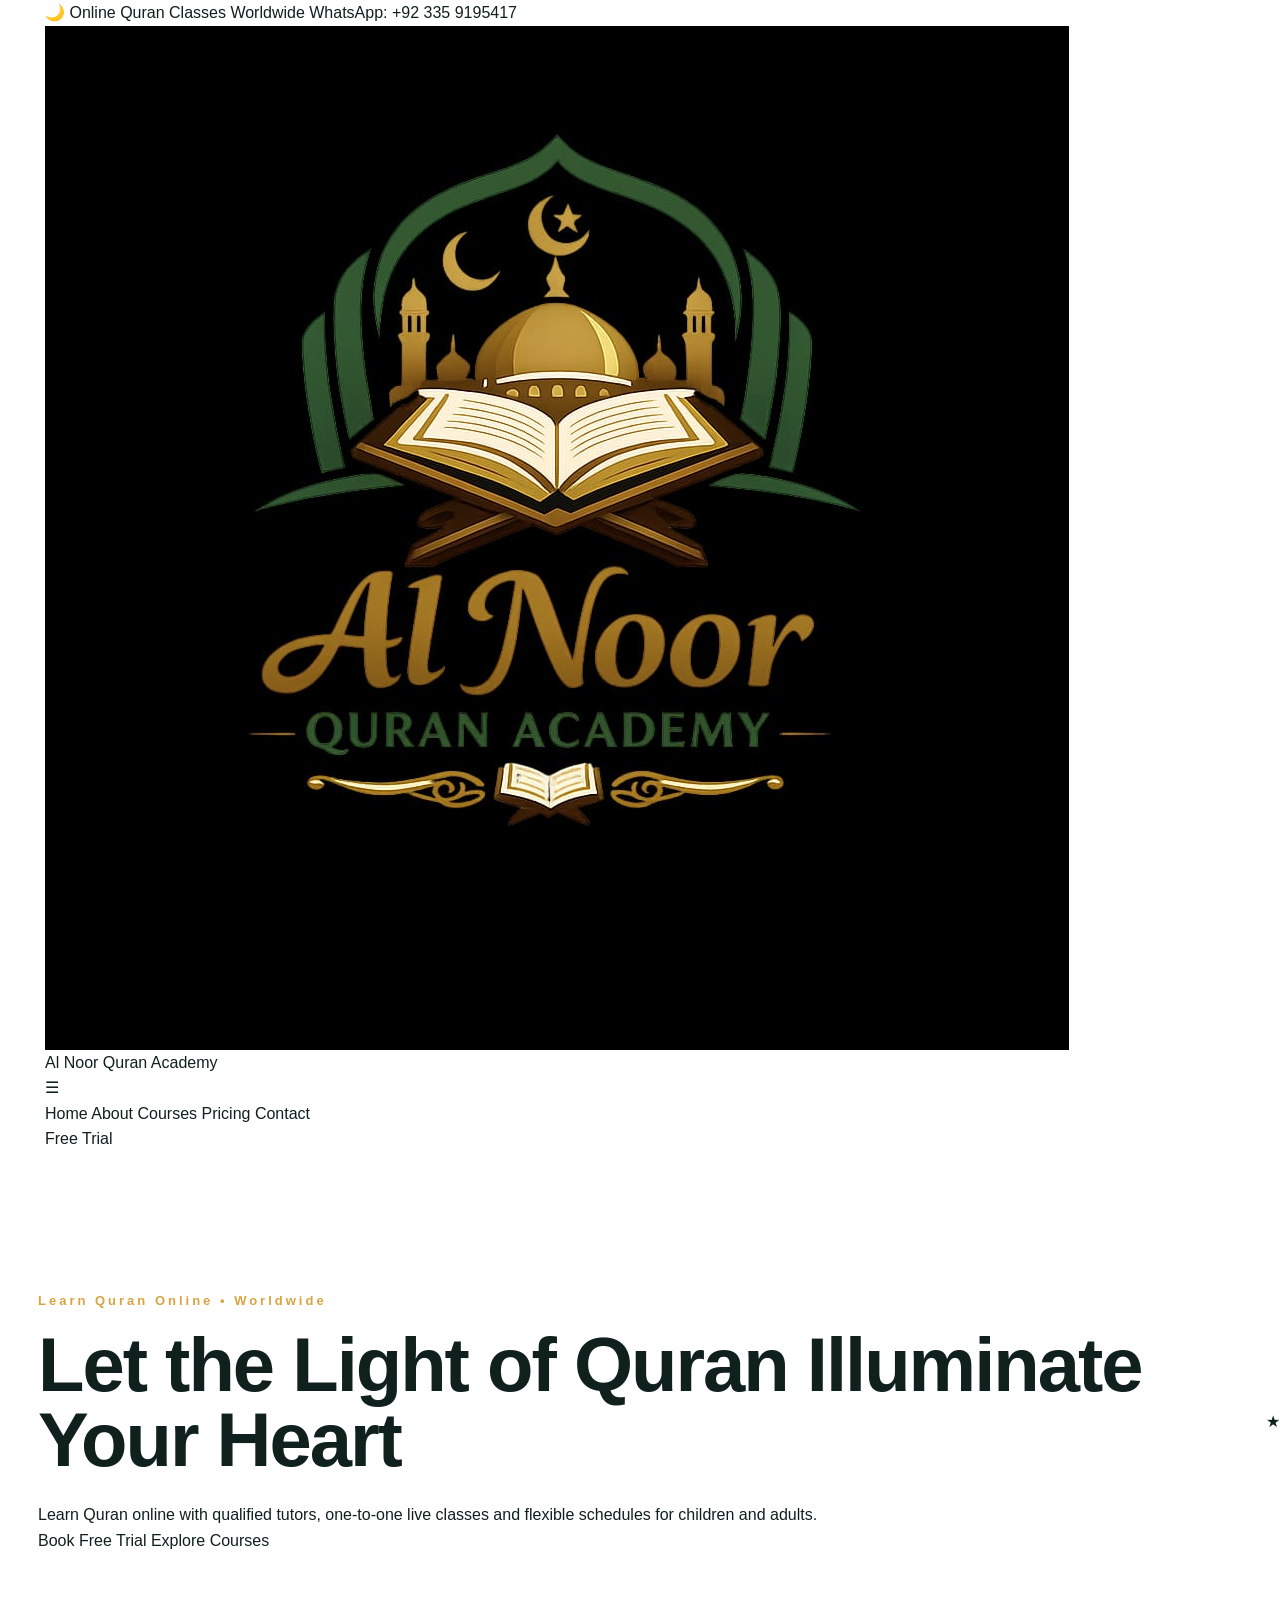
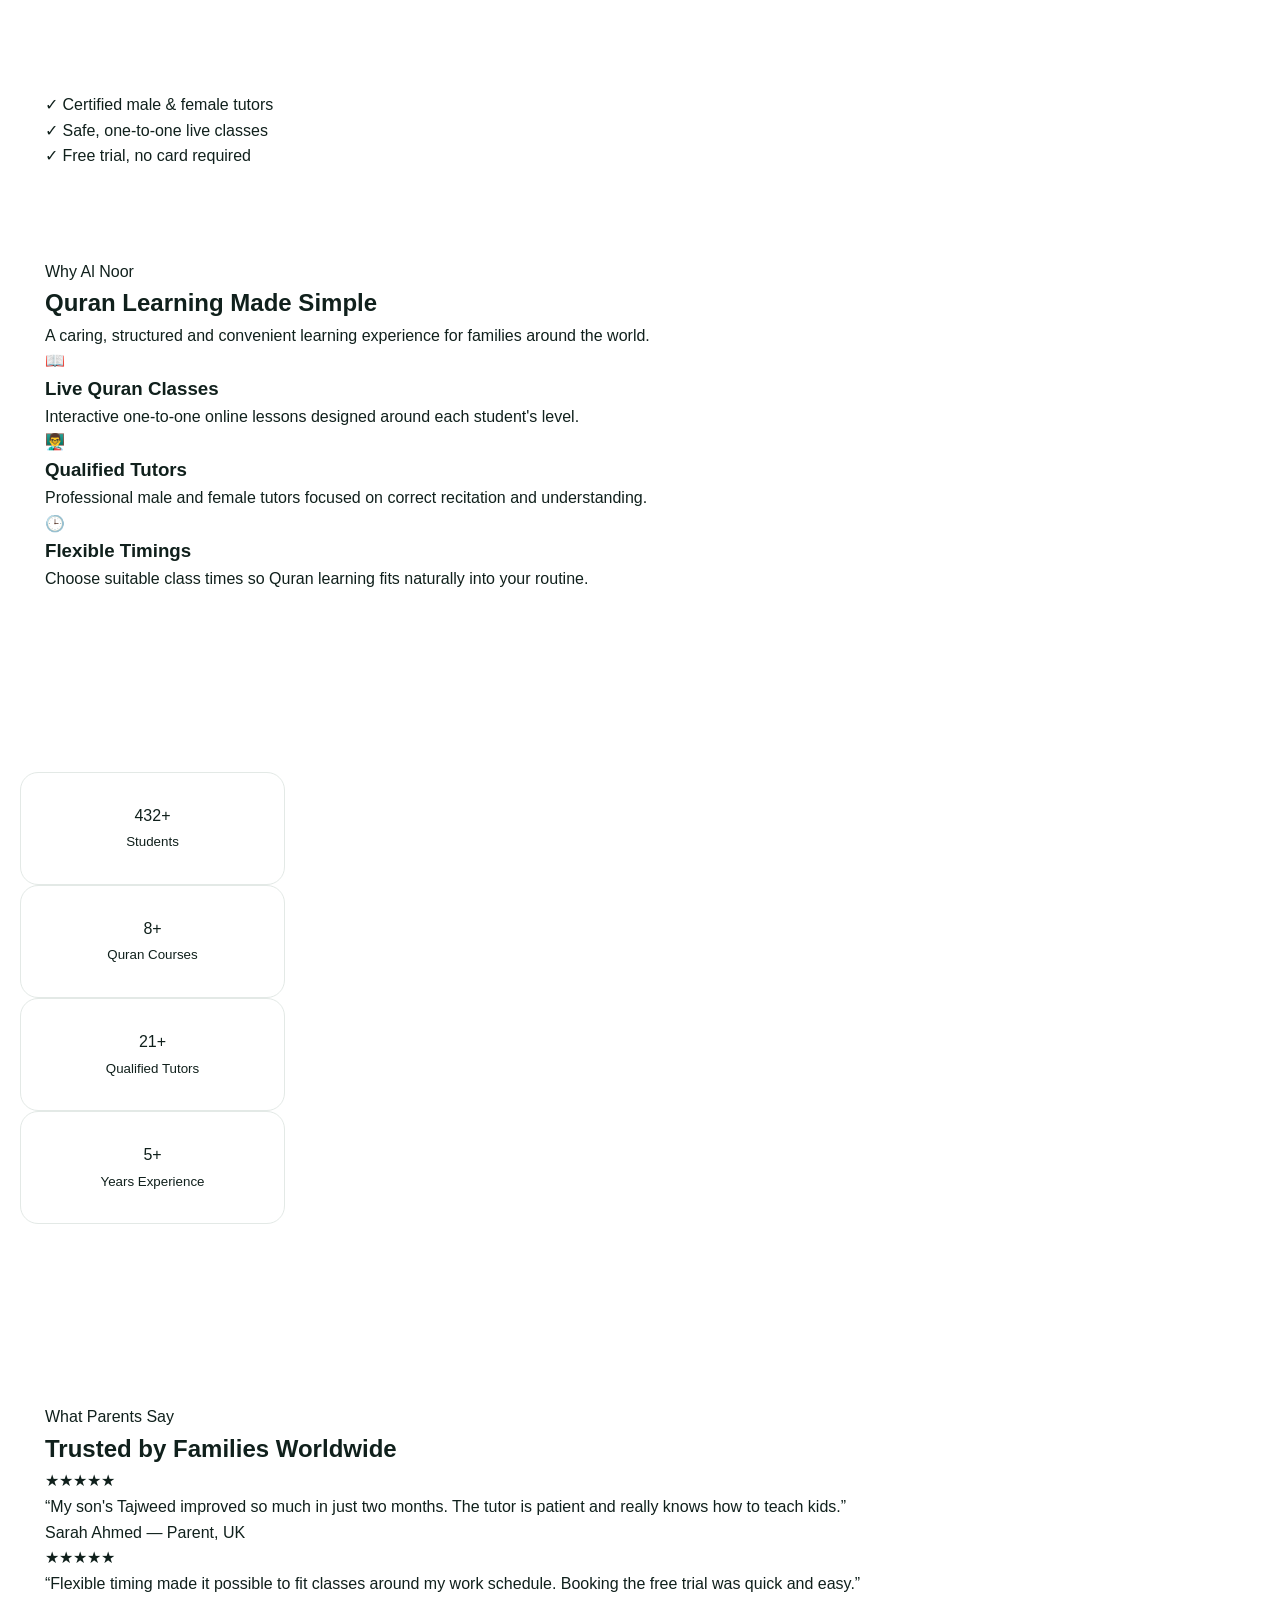
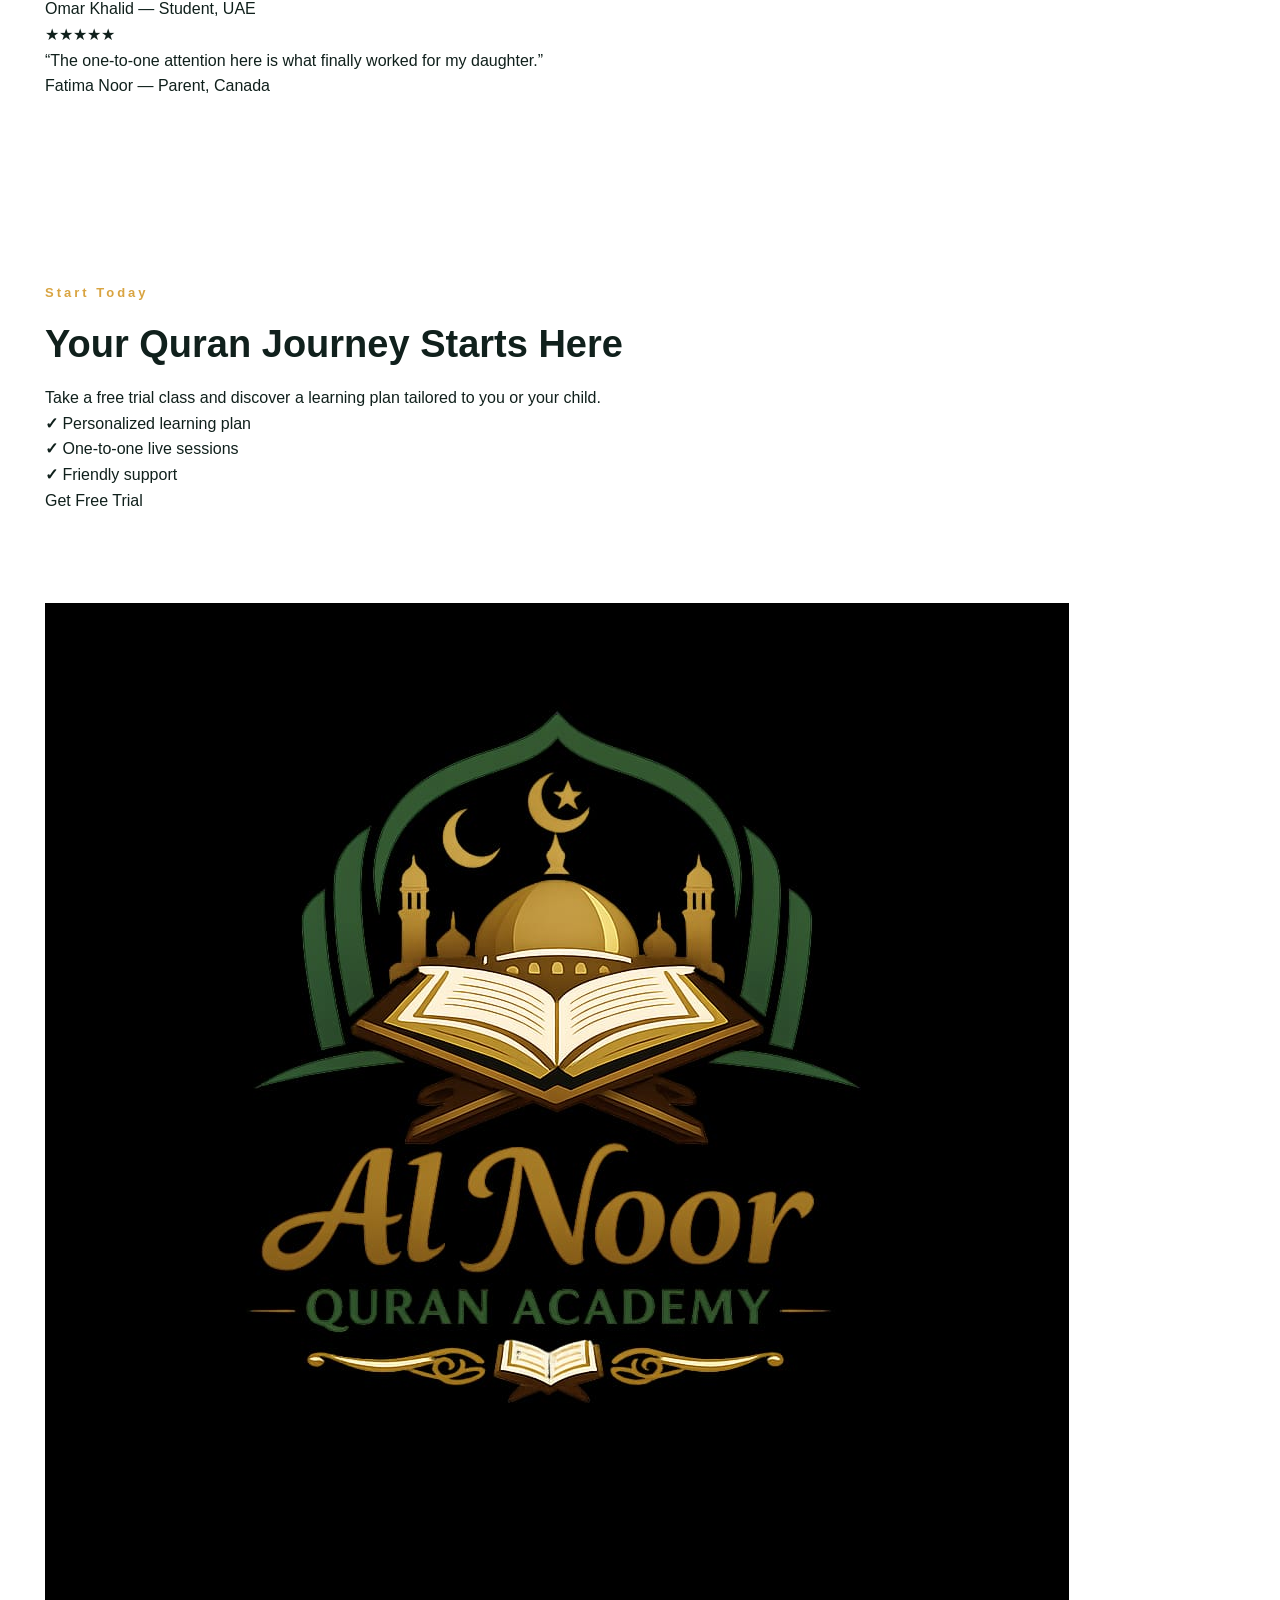
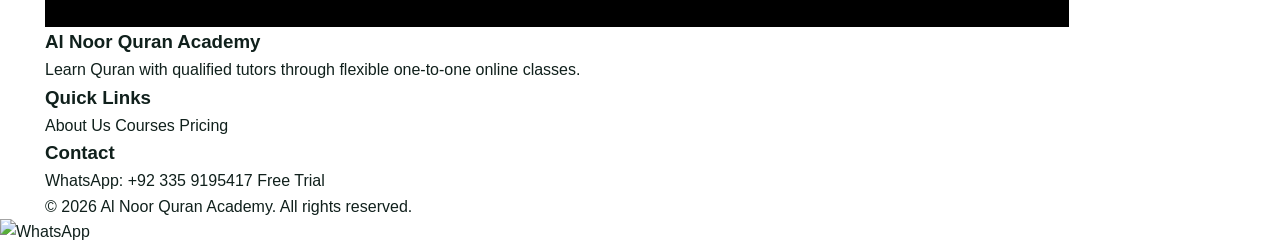
==== commit c71bf946: "Update index.html" ====
--- a/index.html
+++ b/index.html
@@ -1,401 +1,373 @@
-<!DOCTYPE html>
+<!doctype html>
 <html lang="en">
 <head>
-    <meta charset="UTF-8">
-    <meta name="viewport" content="width=device-width, initial-scale=1.0">
-
-    <title>Al Noor Quran Academy | Online Quran Classes</title>
-    <meta name="description" content="Learn Quran online with qualified tutors through one-to-one live classes for children and adults.">
-
-    <link rel="stylesheet" href="style.css">
+<meta charset="utf-8">
+<meta name="viewport" content="width=device-width,initial-scale=1">
+<meta name="description" content="Al Noor Quran Academy - Online Quran classes worldwide">
+<title>Home | Al Noor Quran Academy</title>
+<link rel="icon" type="image/png" href="favicon.png">
+<link rel="stylesheet" href="style.css">
 </head>
 
 <body>
 
-<!-- Top Bar -->
-<div class="top-bar">
-    <div class="container top-bar-inner">
-        <span>🌙 Online Quran Classes Worldwide</span>
-        <a href="https://wa.me/923359195417" target="_blank" rel="noopener noreferrer">
-            WhatsApp: +92 335 9195417
-        </a>
-    </div>
+<div class="top">
+  <div class="container">
+    <span>🌙 Online Quran Classes Worldwide</span>
+    <span>WhatsApp: +92 335 9195417</span>
+  </div>
 </div>
 
-
-<!-- Header -->
-<header class="header">
-    <div class="container nav-container">
-
-        <a href="index.html" class="brand">
-            <img src="images/logo.jpeg" alt="Al Noor Quran Academy Logo">
-            <span>Al Noor Quran Academy</span>
-        </a>
-
-        <button class="menu-toggle" aria-label="Open navigation">
-            ☰
-        </button>
-
-        <nav class="navigation">
-            <a href="index.html" class="active">Home</a>
-            <a href="about.html">About</a>
-            <a href="courses.html">Courses</a>
-            <a href="pricing.html">Pricing</a>
-            <a href="contact.html">Contact</a>
-        </nav>
-
-        <a href="contact.html" class="nav-button">
-            Free Trial
-        </a>
-
-    </div>
-</header>
-
-
-<!-- Hero -->
+<nav>
+  <div class="container navin">
+
+    <a class="logo" href="index.html">
+      <img class="brand-logo" src="logo.jpeg" alt="Al Noor Quran Academy Logo">
+      <span>Al Noor Quran Academy</span>
+    </a>
+
+    <div class="menu" aria-label="Open menu">☰</div>
+
+    <div class="links">
+      <a href="index.html" class="active">Home</a>
+      <a href="about.html">About</a>
+      <a href="courses.html">Courses</a>
+      <a href="pricing.html">Pricing</a>
+      <a href="contact.html">Contact</a>
+    </div>
+
+    <a class="btn" href="contact.html">Free Trial</a>
+
+  </div>
+</nav>
+
 <section class="hero">
 
-    <div class="hero-overlay"></div>
-
-    <div class="container hero-content">
-
-        <div class="hero-text">
-
-            <p class="eyebrow">
-                LEARN QURAN ONLINE • WORLDWIDE
-            </p>
-
-            <h1>
-                Let the Light of Quran
-                <br>
-                Illuminate Your Heart
-            </h1>
-
-            <p class="hero-description">
-                Learn Quran online with qualified tutors, one-to-one live
-                classes and flexible schedules for children and adults.
-            </p>
-
-            <div class="hero-buttons">
-                <a href="contact.html" class="button button-primary">
-                    Book Free Trial
-                </a>
-
-                <a href="courses.html" class="button button-outline">
-                    Explore Courses
-                </a>
-            </div>
-
-        </div>
-
-    </div>
-
-</section>
-
-
-<!-- Introduction -->
+  <div class="container hero-inner">
+
+    <div class="hero-copy reveal">
+
+      <div class="eyebrow">
+        Learn Quran Online • Worldwide
+      </div>
+
+      <h1>
+        Let the Light of Quran Illuminate Your Heart
+      </h1>
+
+      <p>
+        Learn Quran online with qualified tutors, one-to-one live classes
+        and flexible schedules for children and adults.
+      </p>
+
+      <div class="actions">
+        <a class="btn" href="contact.html">Book Free Trial</a>
+        <a class="btn alt" href="courses.html">Explore Courses</a>
+      </div>
+
+    </div>
+
+  </div>
+
+  <div class="hero-art" aria-hidden="true">
+
+    <div class="glow"></div>
+    <div class="ring"></div>
+    <div class="ring r2"></div>
+
+    <div class="crescent"></div>
+    <div class="star">★</div>
+
+    <div class="book">
+      <div class="page left"></div>
+      <div class="page right"></div>
+      <div class="spine"></div>
+      <div class="book-lines"></div>
+    </div>
+
+    <i class="spark s1"></i>
+    <i class="spark s2"></i>
+    <i class="spark s3"></i>
+    <i class="spark s4"></i>
+
+  </div>
+
+</section>
+
+<section class="trust">
+
+  <div class="container">
+
+    <div class="grid">
+
+      <div class="trust-item reveal">
+        <span class="tick">✓</span>
+        <span>Certified male &amp; female tutors</span>
+      </div>
+
+      <div class="trust-item reveal">
+        <span class="tick">✓</span>
+        <span>Safe, one-to-one live classes</span>
+      </div>
+
+      <div class="trust-item reveal">
+        <span class="tick">✓</span>
+        <span>Free trial, no card required</span>
+      </div>
+
+    </div>
+
+  </div>
+
+</section>
+
 <section class="section">
-    <div class="container two-column">
-
-        <div class="image-card">
-            <img
-                src="images/professional-quran.jpg"
-                alt="Student learning Quran online"
-            >
-        </div>
-
-        <div class="content">
-            <p class="section-label">WELCOME TO AL NOOR</p>
-
-            <h2>
-                Learn Quran From the Comfort of Your Home
-            </h2>
-
-            <p>
-                Al Noor Quran Academy provides convenient online Quran
-                education for students around the world. Our qualified
-                teachers provide individual attention and lessons designed
-                according to each student's level.
-            </p>
-
-            <div class="feature-list">
-
-                <div class="feature">
-                    <span>✓</span>
-                    <div>
-                        <h3>Qualified Teachers</h3>
-                        <p>Learn from experienced Quran tutors.</p>
-                    </div>
-                </div>
-
-                <div class="feature">
-                    <span>✓</span>
-                    <div>
-                        <h3>One-to-One Classes</h3>
-                        <p>Personal attention for every student.</p>
-                    </div>
-                </div>
-
-                <div class="feature">
-                    <span>✓</span>
-                    <div>
-                        <h3>Flexible Schedule</h3>
-                        <p>Choose class timings that suit your routine.</p>
-                    </div>
-                </div>
-
-            </div>
-
-            <a href="about.html" class="text-link">
-                Learn More About Us →
-            </a>
-
-        </div>
-
-    </div>
-</section>
-
-
-<!-- Courses -->
-<section class="section section-light">
-
-    <div class="container">
-
-        <div class="section-heading">
-            <p class="section-label">OUR COURSES</p>
-
-            <h2>
-                Quran Education for Every Level
-            </h2>
-
-            <p>
-                Choose a course according to your learning goals.
-            </p>
-        </div>
-
-
-        <div class="cards">
-
-            <div class="course-card">
-
-                <div class="card-icon">📖</div>
-
-                <h3>Quran Reading</h3>
-
-                <p>
-                    Learn to read the Holy Quran correctly with proper
-                    pronunciation and guidance.
-                </p>
-
-                <a href="courses.html">
-                    View Course →
-                </a>
-
-            </div>
-
-
-            <div class="course-card">
-
-                <div class="card-icon">✨</div>
-
-                <h3>Tajweed</h3>
-
-                <p>
-                    Improve your Quran recitation and learn the rules of
-                    Tajweed step by step.
-                </p>
-
-                <a href="courses.html">
-                    View Course →
-                </a>
-
-            </div>
-
-
-            <div class="course-card">
-
-                <div class="card-icon">🌙</div>
-
-                <h3>Hifz Quran</h3>
-
-                <p>
-                    A structured memorization program with teacher guidance
-                    and regular revision.
-                </p>
-
-                <a href="courses.html">
-                    View Course →
-                </a>
-
-            </div>
-
-
-            <div class="course-card">
-
-                <div class="card-icon">☪</div>
-
-                <h3>Islamic Studies</h3>
-
-                <p>
-                    Learn essential Islamic knowledge, duas, manners and
-                    everyday teachings.
-                </p>
-
-                <a href="courses.html">
-                    View Course →
-                </a>
-
-            </div>
-
-        </div>
-
-    </div>
-
-</section>
-
-
-<!-- Why Us -->
+
+  <div class="container">
+
+    <div class="heading reveal">
+      <span>Why Al Noor</span>
+      <h2>Quran Learning Made Simple</h2>
+      <p>
+        A caring, structured and convenient learning experience
+        for families around the world.
+      </p>
+    </div>
+
+    <div class="grid">
+
+      <div class="card reveal">
+        <div class="icon">📖</div>
+        <h3>Live Quran Classes</h3>
+        <p>
+          Interactive one-to-one online lessons designed around
+          each student's level.
+        </p>
+      </div>
+
+      <div class="card reveal">
+        <div class="icon">👨‍🏫</div>
+        <h3>Qualified Tutors</h3>
+        <p>
+          Professional male and female tutors focused on correct
+          recitation and understanding.
+        </p>
+      </div>
+
+      <div class="card reveal">
+        <div class="icon">🕒</div>
+        <h3>Flexible Timings</h3>
+        <p>
+          Choose suitable class times so Quran learning fits naturally
+          into your routine.
+        </p>
+      </div>
+
+    </div>
+
+  </div>
+
+</section>
+
+<section class="section stats">
+
+  <div class="container">
+
+    <div class="grid">
+
+      <div class="stat reveal">
+        <div class="num" data-count="500">0+</div>
+        <small>Students</small>
+      </div>
+
+      <div class="stat reveal">
+        <div class="num" data-count="10">0+</div>
+        <small>Quran Courses</small>
+      </div>
+
+      <div class="stat reveal">
+        <div class="num" data-count="25">0+</div>
+        <small>Qualified Tutors</small>
+      </div>
+
+      <div class="stat reveal">
+        <div class="num" data-count="8">0+</div>
+        <small>Years Experience</small>
+      </div>
+
+    </div>
+
+  </div>
+
+</section>
+
+<section class="section altbg">
+
+  <div class="container">
+
+    <div class="heading reveal">
+      <span>What Parents Say</span>
+      <h2>Trusted by Families Worldwide</h2>
+    </div>
+
+    <div class="grid">
+
+      <div class="testimonial-card reveal">
+        <div class="stars">★★★★★</div>
+        <p class="quote">
+          “My son's Tajweed improved so much in just two months.
+          The tutor is patient and really knows how to teach kids.”
+        </p>
+        <div class="testimonial-who">
+          Sarah Ahmed — Parent, UK
+        </div>
+      </div>
+
+      <div class="testimonial-card reveal">
+        <div class="stars">★★★★★</div>
+        <p class="quote">
+          “Flexible timing made it possible to fit classes around my
+          work schedule. Booking the free trial was quick and easy.”
+        </p>
+        <div class="testimonial-who">
+          Omar Khalid — Student, UAE
+        </div>
+      </div>
+
+      <div class="testimonial-card reveal">
+        <div class="stars">★★★★★</div>
+        <p class="quote">
+          “The one-to-one attention here is what finally worked
+          for my daughter.”
+        </p>
+        <div class="testimonial-who">
+          Fatima Noor — Parent, Canada
+        </div>
+      </div>
+
+    </div>
+
+  </div>
+
+</section>
+
 <section class="section">
 
-    <div class="container">
-
-        <div class="section-heading">
-            <p class="section-label">WHY CHOOSE US</p>
-
-            <h2>
-                A Simple Way to Learn Quran Online
-            </h2>
-        </div>
-
-
-        <div class="stats">
-
-            <div class="stat">
-                <strong>1-to-1</strong>
-                <span>Live Classes</span>
-            </div>
-
-            <div class="stat">
-                <strong>Flexible</strong>
-                <span>Class Timings</span>
-            </div>
-
-            <div class="stat">
-                <strong>Online</strong>
-                <span>Worldwide Access</span>
-            </div>
-
-            <div class="stat">
-                <strong>Free</strong>
-                <span>Trial Class</span>
-            </div>
-
-        </div>
-
-    </div>
-
-</section>
-
-
-<!-- CTA -->
-<section class="cta">
-
-    <div class="container cta-inner">
+  <div class="container split">
+
+    <div class="visual reveal">
+
+      <div class="animated-scene" aria-hidden="true">
+
+        <div class="scene-crescent"></div>
+        <div class="scene-orbit"></div>
+
+        <div class="scene-book">
+          <div class="scene-page l"></div>
+          <div class="scene-page r"></div>
+          <div class="scene-spine"></div>
+          <div class="scene-text"></div>
+        </div>
+
+      </div>
+
+    </div>
+
+    <div class="reveal">
+
+      <span class="eyebrow" style="color:var(--gold)">
+        Start Today
+      </span>
+
+      <h2 style="font-size:38px;color:var(--green-deep);margin:10px 0">
+        Your Quran Journey Starts Here
+      </h2>
+
+      <p>
+        Take a free trial class and discover a learning plan
+        tailored to you or your child.
+      </p>
+
+      <div class="list">
 
         <div>
-            <p class="section-label light">
-                START YOUR JOURNEY
-            </p>
-
-            <h2>
-                Ready to Learn the Quran?
-            </h2>
-
-            <p>
-                Book your free trial class today.
-            </p>
-        </div>
-
-        <a href="contact.html" class="button button-light">
-            Book Free Trial
-        </a>
-
-    </div>
-
-</section>
-
-
-<!-- Footer -->
-<footer class="footer">
-
-    <div class="container footer-grid">
+          <b class="check">✓</b>
+          Personalized learning plan
+        </div>
 
         <div>
-
-            <a href="index.html" class="footer-brand">
-                <img src="images/logo.jpeg" alt="Al Noor Quran Academy">
-                <span>Al Noor Quran Academy</span>
-            </a>
-
-            <p>
-                Online Quran classes for children and adults worldwide.
-            </p>
-
-        </div>
-
+          <b class="check">✓</b>
+          One-to-one live sessions
+        </div>
 
         <div>
-
-            <h3>Quick Links</h3>
-
-            <a href="index.html">Home</a>
-            <a href="about.html">About</a>
-            <a href="courses.html">Courses</a>
-            <a href="pricing.html">Pricing</a>
-            <a href="contact.html">Contact</a>
-
-        </div>
-
-
-        <div>
-
-            <h3>Contact</h3>
-
-            <a href="https://wa.me/923359195417"
-               target="_blank"
-               rel="noopener noreferrer">
-                WhatsApp: +92 335 9195417
-            </a>
-
-            <a href="mailto:info@alnoorquranacademy.com">
-                info@alnoorquranacademy.com
-            </a>
-
-        </div>
-
-    </div>
-
-
-    <div class="footer-bottom">
-        <div class="container">
-            © 2026 Al Noor Quran Academy. All Rights Reserved.
-        </div>
-    </div>
+          <b class="check">✓</b>
+          Friendly support
+        </div>
+
+      </div>
+
+      <a class="btn" href="contact.html">
+        Get Free Trial
+      </a>
+
+    </div>
+
+  </div>
+
+</section>
+
+<footer>
+
+  <div class="container footgrid">
+
+    <div>
+      <img
+        class="footer-logo"
+        src="logo.jpeg"
+        alt="Al Noor Quran Academy Logo"
+      >
+
+      <h3>Al Noor Quran Academy</h3>
+
+      <p>
+        Learn Quran with qualified tutors through flexible
+        one-to-one online classes.
+      </p>
+    </div>
+
+    <div>
+      <h3>Quick Links</h3>
+      <a href="about.html">About Us</a>
+      <a href="courses.html">Courses</a>
+      <a href="pricing.html">Pricing</a>
+    </div>
+
+    <div>
+      <h3>Contact</h3>
+      <a href="https://wa.me/923359195417">
+        WhatsApp: +92 335 9195417
+      </a>
+      <a href="contact.html">Free Trial</a>
+    </div>
+
+  </div>
+
+  <div class="container copy">
+    © 2026 Al Noor Quran Academy. All rights reserved.
+  </div>
 
 </footer>
 
-
-<!-- Floating WhatsApp -->
 <a
-    href="https://wa.me/923359195417"
-    class="whatsapp-float"
-    target="_blank"
-    rel="noopener noreferrer"
-    aria-label="Chat with Al Noor Quran Academy on WhatsApp"
+  class="wa"
+  href="https://wa.me/923359195417"
+  target="_blank"
+  rel="noopener noreferrer"
+  aria-label="Chat on WhatsApp"
 >
-    <img src="images/whatsapp.svg" alt="WhatsApp">
+  <img src="whatsapp.svg" alt="WhatsApp">
 </a>
-
 
 <script src="script.js"></script>
 
--- a/style.css
+++ b/style.css
@@ -1,1719 +1,1485 @@
 /* =========================================================
    AL NOOR QURAN ACADEMY
-   Complete Website Styles
+   MAIN STYLESHEET
    ========================================================= */
 
 :root {
-
-  --green-deep: #063b2a;
-  --green: #087f5b;
-  --green-light: #e4f5ee;
-
-  --gold: #c59b35;
-  --light-gold: #f0d98a;
-
-  --cream: #f8faf7;
-
-  --dark: #17231e;
-  --gray: #66736d;
-
-  --border: #dfe9e3;
-
-  --white: #ffffff;
-
-}
-
+    --green-dark: #003f32;
+    --green: #006b54;
+    --green-light: #008567;
+    --gold: #d9a441;
+
+    --white: #ffffff;
+    --off-white: #f7faf8;
+    --text: #10201c;
+    --muted: #66736f;
+
+    --border: #e3e9e6;
+
+    --shadow: 0 20px 50px rgba(0, 63, 50, 0.12);
+
+    --container: 1190px;
+}
+
+
+/* RESET */
 
 * {
-  margin: 0;
-  padding: 0;
-  box-sizing: border-box;
+    margin: 0;
+    padding: 0;
+    box-sizing: border-box;
 }
 
 
 html {
-  scroll-behavior: smooth;
+    scroll-behavior: smooth;
 }
 
 
 body {
-
-  font-family:
-    Arial,
-    Helvetica,
-    sans-serif;
-
-  color: var(--dark);
-
-  background: #ffffff;
-
-  line-height: 1.6;
-
+    font-family:
+        Arial,
+        Helvetica,
+        sans-serif;
+
+    color: var(--text);
+
+    background: var(--white);
+
+    line-height: 1.6;
+
+    overflow-x: hidden;
 }
 
 
 img {
-  max-width: 100%;
+    max-width: 100%;
+    display: block;
 }
 
 
 a {
-  text-decoration: none;
-  color: inherit;
+    color: inherit;
+    text-decoration: none;
 }
 
 
 button,
 input,
-select,
-textarea {
-  font-family: inherit;
-}
-
+textarea,
+select {
+    font: inherit;
+}
+
+
+/* CONTAINER */
 
 .container {
-
-  width: min(1180px, 92%);
-
-  margin: auto;
-
-}
-
-
-/* =========================================================
-   TOP BAR
-   ========================================================= */
-
-.top {
-
-  background: var(--green-deep);
-
-  color: #ffffff;
-
-  font-size: 13px;
-
-}
-
-
-.top-inner {
-
-  min-height: 32px;
-
-  display: flex;
-
-  justify-content: space-between;
-
-  align-items: center;
-
-  gap: 15px;
-
-}
-
-
-.top a {
-
-  color: #ffffff;
-
-  font-weight: 700;
-
-}
-
-
-.top a:hover {
-
-  color: var(--light-gold);
-
-}
-
-
-/* =========================================================
-   NAVBAR
-   ========================================================= */
-
-nav {
-
-  position: sticky;
-
-  top: 0;
-
-  z-index: 100;
-
-  background: rgba(255,255,255,.96);
-
-  backdrop-filter: blur(12px);
-
-  box-shadow:
-    0 4px 22px rgba(6,59,42,.08);
-
-}
-
-
-.navin {
-
-  min-height: 78px;
-
-  display: flex;
-
-  align-items: center;
-
-  justify-content: space-between;
-
-  gap: 25px;
-
-}
-
-
-.logo {
-
-  display: inline-flex;
-
-  align-items: center;
-
-  gap: 12px;
-
-  color: var(--green-deep);
-
-  font-weight: 800;
-
-  font-size: 20px;
-
-}
-
-
-.brand-logo {
-
-  width: 52px;
-
-  height: 52px;
-
-  object-fit: contain;
-
-  display: block;
-
-}
-
-
-.links {
-
-  display: flex;
-
-  align-items: center;
-
-  gap: 28px;
-
-}
-
-
-.links a {
-
-  font-size: 14px;
-
-  font-weight: 700;
-
-  position: relative;
-
-  padding: 5px 0;
-
-}
-
-
-.links a::after {
-
-  content: "";
-
-  position: absolute;
-
-  left: 0;
-
-  bottom: 0;
-
-  width: 0;
-
-  height: 2px;
-
-  background:
-    linear-gradient(
-      90deg,
-      var(--green),
-      var(--gold)
+    width: min(
+        calc(100% - 40px),
+        var(--container)
     );
 
-  transition: .3s ease;
-
-}
-
-
-.links a:hover::after,
-.links a.active::after {
-
-  width: 100%;
-
-}
-
-
-.links a:hover {
-
-  color: var(--green);
-
-}
-
-
-.menu {
-
-  display: none;
-
-  border: 0;
-
-  background: transparent;
-
-  font-size: 28px;
-
-  color: var(--green-deep);
-
-  cursor: pointer;
-
-}
-
-
-/* =========================================================
-   BUTTONS
-   ========================================================= */
-
-.btn {
-
-  display: inline-flex;
-
-  align-items: center;
-
-  justify-content: center;
-
-  padding: 13px 25px;
-
-  border: 0;
-
-  border-radius: 30px;
-
-  background:
-    linear-gradient(
-      135deg,
-      var(--green),
-      var(--green-deep)
-    );
-
-  color: #ffffff;
-
-  font-size: 14.5px;
-
-  font-weight: 800;
-
-  cursor: pointer;
-
-  box-shadow:
-    0 10px 25px rgba(8,127,91,.24);
-
-  transition:
-    transform .25s ease,
-    box-shadow .25s ease;
-
-}
-
-
-.btn:hover {
-
-  transform: translateY(-3px);
-
-  box-shadow:
-    0 15px 30px rgba(8,127,91,.32);
-
-}
-
-
-.btn.alt {
-
-  background: transparent;
-
-  border: 2px solid rgba(255,255,255,.85);
-
-  box-shadow: none;
-
-}
-
-
-.btn.alt:hover {
-
-  background: #ffffff;
-
-  color: var(--green-deep);
-
-}
-
-
-/* =========================================================
-   HERO
-   ========================================================= */
+    margin-inline: auto;
+}
+
+
+/* TOP BAR */
+
+.top-bar {
+    background: var(--green-dark);
+    color: white;
+
+    font-size: 13px;
+}
+
+
+.top-bar-inner {
+    min-height: 34px;
+
+    display: flex;
+    align-items: center;
+    justify-content: space-between;
+
+    gap: 20px;
+}
+
+
+.top-bar a {
+    font-weight: 600;
+}
+
+
+.top-bar a:hover {
+    color: #e8c46c;
+}
+
+
+/* HEADER */
+
+.header {
+    background: white;
+
+    position: relative;
+    z-index: 100;
+
+    box-shadow:
+        0 2px 15px rgba(0, 0, 0, 0.04);
+}
+
+
+.nav-container {
+    min-height: 78px;
+
+    display: flex;
+    align-items: center;
+    justify-content: space-between;
+
+    gap: 25px;
+}
+
+
+.brand {
+    display: flex;
+    align-items: center;
+
+    gap: 12px;
+
+    color: var(--green-dark);
+
+    font-size: 21px;
+    font-weight: 800;
+
+    white-space: nowrap;
+}
+
+
+.brand img {
+    width: 52px;
+    height: 52px;
+
+    object-fit: cover;
+
+    border-radius: 2px;
+}
+
+
+.navigation {
+    display: flex;
+    align-items: center;
+
+    gap: 30px;
+
+    margin-left: auto;
+}
+
+
+.navigation a {
+    position: relative;
+
+    font-size: 14px;
+    font-weight: 700;
+
+    padding: 29px 0;
+}
+
+
+.navigation a::after {
+    content: "";
+
+    position: absolute;
+
+    left: 0;
+    right: 0;
+    bottom: 20px;
+
+    height: 2px;
+
+    background: var(--gold);
+
+    transform: scaleX(0);
+
+    transition: 0.25s ease;
+}
+
+
+.navigation a:hover::after,
+.navigation a.active::after {
+    transform: scaleX(1);
+}
+
+
+.nav-button {
+    background: var(--green-dark);
+    color: white;
+
+    padding: 14px 26px;
+
+    border-radius: 30px;
+
+    font-size: 14px;
+    font-weight: 800;
+
+    transition: 0.25s ease;
+}
+
+
+.nav-button:hover {
+    background: var(--green);
+    transform: translateY(-2px);
+}
+
+
+.menu-toggle {
+    display: none;
+
+    border: 0;
+
+    background: transparent;
+
+    color: var(--green-dark);
+
+    font-size: 27px;
+
+    cursor: pointer;
+}
+
+
+/* HERO */
 
 .hero {
-
-  min-height: 620px;
-
-  position: relative;
-
-  display: flex;
-
-  align-items: center;
-
-  overflow: hidden;
-
-  background: var(--green-deep);
-
-}
-
-
-.hero-bg {
-
-  position: absolute;
-
-  inset: 0;
-
-  z-index: 0;
-
-  background-image:
-
-    linear-gradient(
-      90deg,
-      rgba(3,43,31,.96) 0%,
-      rgba(3,43,31,.88) 35%,
-      rgba(3,43,31,.52) 62%,
-      rgba(3,43,31,.14) 100%
-    ),
-
-    url("hero-quran.jpg");
-
-  background-size: cover;
-
-  background-position: center;
-
-  background-repeat: no-repeat;
-
-}
-
-
-.hero-inner {
-
-  position: relative;
-
-  z-index: 2;
-
-  padding: 90px 0;
-
+    min-height: 540px;
+
+    position: relative;
+
+    background-image:
+        url("images/hero-quran.jpg");
+
+    background-size: cover;
+
+    background-position: center;
+
+    display: flex;
+
+    align-items: center;
+
+    isolation: isolate;
+}
+
+
+.hero-overlay {
+    position: absolute;
+
+    inset: 0;
+
+    background:
+        linear-gradient(
+            90deg,
+            rgba(0, 63, 50, 0.97) 0%,
+            rgba(0, 63, 50, 0.90) 42%,
+            rgba(0, 63, 50, 0.45) 72%,
+            rgba(0, 63, 50, 0.15) 100%
+        );
+
+    z-index: -1;
 }
 
 
 .hero-content {
-
-  color: #ffffff;
-
-  max-width: 790px;
-
-}
-
-
-.eyebrow {
-
-  color: var(--light-gold);
-
-  text-transform: uppercase;
-
-  letter-spacing: 3px;
-
-  font-size: 13px;
-
-  font-weight: 800;
-
+    padding-top: 55px;
+    padding-bottom: 55px;
+}
+
+
+.hero-text {
+    max-width: 760px;
+
+    color: white;
+}
+
+
+.eyebrow,
+.section-label {
+    color: var(--gold);
+
+    font-size: 13px;
+
+    font-weight: 800;
+
+    letter-spacing: 3px;
+
+    margin-bottom: 17px;
 }
 
 
 .hero h1 {
-
-  margin: 15px 0;
-
-  font-size: clamp(38px, 5.5vw, 66px);
-
-  line-height: 1.08;
-
-  font-weight: 900;
-
-}
-
-
-.hero p {
-
-  max-width: 650px;
-
-  color: #edf7f2;
-
-  font-size: 18px;
-
-  margin-bottom: 28px;
-
-}
-
-
-.actions {
-
-  display: flex;
-
-  gap: 14px;
-
-  flex-wrap: wrap;
-
-}
-
-
-/* =========================================================
-   TRUST
-   ========================================================= */
-
-.trust {
-
-  background: #ffffff;
-
-  border-top: 1px solid var(--border);
-
-  border-bottom: 1px solid var(--border);
-
-}
-
-
-.grid {
-
-  display: grid;
-
-  grid-template-columns:
-    repeat(3, 1fr);
-
-  gap: 22px;
-
-}
-
-
-.trust .grid {
-
-  gap: 12px;
-
-}
-
-
-.trust-item {
-
-  display: flex;
-
-  align-items: center;
-
-  gap: 12px;
-
-  padding: 20px 6px;
-
-}
-
-
-.tick {
-
-  width: 38px;
-
-  height: 38px;
-
-  flex: 0 0 38px;
-
-  border-radius: 50%;
-
-  background: var(--green-light);
-
-  color: var(--green);
-
-  display: grid;
-
-  place-items: center;
-
-  font-weight: 900;
-
-}
-
-
-.trust-item span:last-child {
-
-  font-size: 14px;
-
-  font-weight: 600;
-
-}
-
-
-/* =========================================================
-   SECTIONS
-   ========================================================= */
+    font-size: clamp(48px, 6vw, 76px);
+
+    line-height: 0.98;
+
+    letter-spacing: -2px;
+
+    font-weight: 800;
+
+    margin-bottom: 25px;
+}
+
+
+.hero-description {
+    max-width: 680px;
+
+    font-size: 17px;
+
+    line-height: 1.7;
+
+    color: rgba(255, 255, 255, 0.94);
+
+    margin-bottom: 30px;
+}
+
+
+/* BUTTONS */
+
+.hero-buttons {
+    display: flex;
+
+    flex-wrap: wrap;
+
+    gap: 14px;
+}
+
+
+.button {
+    display: inline-flex;
+
+    justify-content: center;
+    align-items: center;
+
+    min-height: 52px;
+
+    padding: 0 25px;
+
+    border-radius: 30px;
+
+    font-size: 14px;
+
+    font-weight: 800;
+
+    border: 2px solid transparent;
+
+    transition: 0.25s ease;
+}
+
+
+.button-primary {
+    background: var(--green-light);
+
+    color: white;
+}
+
+
+.button-primary:hover {
+    background: var(--green-dark);
+
+    transform: translateY(-2px);
+}
+
+
+.button-outline {
+    color: white;
+
+    border-color: white;
+}
+
+
+.button-outline:hover {
+    background: white;
+
+    color: var(--green-dark);
+}
+
+
+.button-light {
+    background: white;
+
+    color: var(--green-dark);
+}
+
+
+.button-light:hover {
+    transform: translateY(-2px);
+}
+
+
+.full-button {
+    width: 100%;
+}
+
+
+/* SECTIONS */
 
 .section {
-
-  padding: 88px 0;
-
-}
-
-
-.altbg {
-
-  background: var(--cream);
-
-}
-
-
-.heading {
-
-  text-align: center;
-
-  margin-bottom: 46px;
-
-}
-
-
-.heading > span {
-
-  color: var(--gold);
-
-  text-transform: uppercase;
-
-  letter-spacing: 2px;
-
-  font-size: 12px;
-
-  font-weight: 800;
-
-}
-
-
-.heading h2 {
-
-  margin: 8px 0;
-
-  color: var(--green-deep);
-
-  font-size: 40px;
-
-  line-height: 1.15;
-
-}
-
-
-.heading p {
-
-  max-width: 700px;
-
-  margin: auto;
-
-  color: var(--gray);
-
-}
-
-
-/* =========================================================
-   CARDS
-   ========================================================= */
-
-.card {
-
-  position: relative;
-
-  overflow: hidden;
-
-  background: #ffffff;
-
-  border: 1px solid var(--border);
-
-  border-radius: 18px;
-
-  padding: 28px;
-
-  box-shadow:
-    0 12px 32px rgba(6,59,42,.07);
-
-  transition:
-    transform .3s ease,
-    box-shadow .3s ease;
-
-}
-
-
-.card:hover {
-
-  transform: translateY(-7px);
-
-  box-shadow:
-    0 20px 42px rgba(6,59,42,.13);
-
-}
-
-
-.icon {
-
-  width: 55px;
-
-  height: 55px;
-
-  display: grid;
-
-  place-items: center;
-
-  margin-bottom: 16px;
-
-  border-radius: 15px;
-
-  background: var(--green-light);
-
-  color: var(--green);
-
-  font-size: 23px;
-
-  font-weight: 800;
-
-}
-
-
-.card h3 {
-
-  color: var(--green-deep);
-
-  margin-bottom: 8px;
-
-  font-size: 19px;
-
-}
-
-
-.card p {
-
-  color: var(--gray);
-
-  font-size: 14.5px;
-
-}
-
-
-/* =========================================================
-   STATS
-   ========================================================= */
+    padding: 90px 0;
+}
+
+
+.section-light {
+    background: var(--off-white);
+}
+
+
+.two-column {
+    display: grid;
+
+    grid-template-columns:
+        minmax(0, 1fr)
+        minmax(0, 1fr);
+
+    gap: 70px;
+
+    align-items: center;
+}
+
+
+.image-card {
+    width: 100%;
+
+    min-height: 410px;
+
+    border-radius: 28px;
+
+    overflow: hidden;
+
+    box-shadow: var(--shadow);
+
+    background: var(--green-dark);
+}
+
+
+.image-card img {
+    width: 100%;
+    height: 100%;
+
+    min-height: 410px;
+
+    object-fit: cover;
+
+    object-position: center;
+}
+
+
+.content h2,
+.section-heading h2 {
+    color: var(--green-dark);
+
+    font-size: clamp(34px, 4vw, 50px);
+
+    line-height: 1.08;
+
+    letter-spacing: -1px;
+
+    margin-bottom: 20px;
+}
+
+
+.content > p {
+    color: var(--muted);
+
+    margin-bottom: 17px;
+
+    font-size: 16px;
+}
+
+
+/* FEATURES */
+
+.feature-list {
+    display: grid;
+
+    gap: 18px;
+
+    margin: 28px 0;
+}
+
+
+.feature {
+    display: flex;
+
+    gap: 13px;
+}
+
+
+.feature > span {
+    color: var(--gold);
+
+    font-weight: 900;
+
+    font-size: 20px;
+}
+
+
+.feature h3 {
+    color: var(--green-dark);
+
+    font-size: 16px;
+
+    margin-bottom: 2px;
+}
+
+
+.feature p {
+    color: var(--muted);
+
+    font-size: 14px;
+}
+
+
+.text-link {
+    color: var(--green);
+
+    font-weight: 800;
+}
+
+
+.text-link:hover {
+    color: var(--gold);
+}
+
+
+/* SECTION HEADING */
+
+.section-heading {
+    max-width: 720px;
+
+    margin: 0 auto 45px;
+
+    text-align: center;
+}
+
+
+.section-heading p:not(.section-label) {
+    color: var(--muted);
+
+    margin-top: 12px;
+}
+
+
+/* CARDS */
+
+.cards {
+    display: grid;
+
+    grid-template-columns:
+        repeat(4, minmax(0, 1fr));
+
+    gap: 22px;
+}
+
+
+.course-card {
+    background: white;
+
+    border: 1px solid var(--border);
+
+    border-radius: 20px;
+
+    padding: 30px;
+
+    box-shadow:
+        0 8px 30px rgba(0, 63, 50, 0.05);
+
+    transition: 0.25s ease;
+}
+
+
+.course-card:hover {
+    transform: translateY(-5px);
+
+    box-shadow: var(--shadow);
+}
+
+
+.card-icon {
+    width: 52px;
+    height: 52px;
+
+    display: grid;
+    place-items: center;
+
+    border-radius: 14px;
+
+    background: #e7f4ef;
+
+    color: var(--green);
+
+    font-size: 25px;
+
+    margin-bottom: 20px;
+}
+
+
+.course-card h2,
+.course-card h3 {
+    color: var(--green-dark);
+
+    margin-bottom: 12px;
+}
+
+
+.course-card p {
+    color: var(--muted);
+
+    font-size: 14px;
+
+    margin-bottom: 20px;
+}
+
+
+.course-card > a {
+    color: var(--green);
+
+    font-weight: 800;
+
+    font-size: 14px;
+}
+
+
+.course-card > a:hover {
+    color: var(--gold);
+}
+
+
+.large-card {
+    min-height: 330px;
+}
+
+
+/* CHECK LIST */
+
+.check-list {
+    list-style: none;
+
+    display: grid;
+
+    gap: 10px;
+
+    margin-top: 20px;
+}
+
+
+.check-list li {
+    position: relative;
+
+    padding-left: 25px;
+
+    color: var(--muted);
+
+    font-size: 14px;
+}
+
+
+.check-list li::before {
+    content: "✓";
+
+    position: absolute;
+
+    left: 0;
+
+    color: var(--gold);
+
+    font-weight: 900;
+}
+
+
+/* STATS */
 
 .stats {
-
-  background:
-    linear-gradient(
-      110deg,
-      #042f22,
-      var(--green),
-      var(--green-deep)
-    );
-
-  color: #ffffff;
-
-}
-
-
-.stats-grid {
-
-  grid-template-columns:
-    repeat(4, 1fr);
-
+    display: grid;
+
+    grid-template-columns:
+        repeat(4, 1fr);
+
+    gap: 20px;
 }
 
 
 .stat {
-
-  text-align: center;
-
-  padding: 20px;
-
-}
-
-
-.num {
-
-  color: var(--light-gold);
-
-  font-size: 42px;
-
-  font-weight: 900;
-
-}
-
-
-.stat small {
-
-  color: #e1eee8;
-
-}
-
-
-/* =========================================================
-   SPLIT
-   ========================================================= */
-
-.split {
-
-  display: grid;
-
-  grid-template-columns:
-    1fr 1fr;
-
-  gap: 55px;
-
-  align-items: center;
-
-}
-
-
-.visual {
-
-  min-height: 360px;
-
-  border-radius: 26px;
-
-  display: grid;
-
-  place-items: center;
-
-  overflow: hidden;
-
-  background:
-    linear-gradient(
-      145deg,
-      var(--green-deep),
-      var(--green)
-    );
-
-  color: #ffffff;
-
-  font-size: 80px;
-
-  box-shadow:
-    0 22px 55px rgba(6,59,42,.20);
-
-}
-
-
-.visual-photo {
-
-  padding: 0;
-
-}
-
-
-.visual-photo img {
-
-  width: 100%;
-
-  height: 100%;
-
-  min-height: 360px;
-
-  display: block;
-
-  object-fit: cover;
-
-  object-position: center;
-
-}
-
-
-.green-title {
-
-  color: var(--green-deep);
-
-  font-size: 38px;
-
-  line-height: 1.2;
-
-  margin: 10px 0 14px;
-
-}
-
-
-.dark-eyebrow {
-
-  color: var(--gold);
-
-}
-
-
-/* =========================================================
-   LIST
-   ========================================================= */
-
-.list {
-
-  display: grid;
-
-  gap: 14px;
-
-  margin: 22px 0;
-
-}
-
-
-.list div {
-
-  display: flex;
-
-  gap: 12px;
-
-  align-items: flex-start;
-
-}
-
-
-.check {
-
-  color: var(--gold);
-
-  font-weight: 900;
-
-}
-
-
-/* =========================================================
-   TESTIMONIALS
-   ========================================================= */
-
-.testimonial-card {
-
-  background: #ffffff;
-
-  border: 1px solid var(--border);
-
-  border-radius: 18px;
-
-  padding: 26px;
-
-  box-shadow:
-    0 12px 32px rgba(6,59,42,.07);
-
-}
-
-
-.stars {
-
-  color: var(--gold);
-
-  letter-spacing: 2px;
-
-  margin-bottom: 12px;
-
-}
-
-
-.quote {
-
-  color: var(--dark);
-
-  font-size: 14.5px;
-
-  margin-bottom: 16px;
-
-}
-
-
-.testimonial-who {
-
-  color: var(--gray);
-
-  font-size: 13px;
-
-  font-weight: 700;
-
-}
-
-
-/* =========================================================
-   TUTORS
-   ========================================================= */
-
-.tutor-card {
-
-  background: #ffffff;
-
-  border: 1px solid var(--border);
-
-  border-radius: 18px;
-
-  padding: 26px;
-
-  text-align: center;
-
-  box-shadow:
-    0 12px 32px rgba(6,59,42,.07);
-
-}
-
-
-.tutor-avatar {
-
-  width: 80px;
-
-  height: 80px;
-
-  display: grid;
-
-  place-items: center;
-
-  margin: 0 auto 16px;
-
-  border-radius: 50%;
-
-  background:
-    linear-gradient(
-      135deg,
-      var(--green),
-      var(--gold)
-    );
-
-  color: #ffffff;
-
-  font-size: 24px;
-
-  font-weight: 800;
-
-}
-
-
-.tutor-card h3 {
-
-  color: var(--green-deep);
-
-  margin-bottom: 4px;
-
-}
-
-
-.tutor-role {
-
-  color: var(--gold);
-
-  text-transform: uppercase;
-
-  letter-spacing: 1px;
-
-  font-size: 12px;
-
-  font-weight: 800;
-
-  margin-bottom: 10px;
-
-}
-
-
-.tutor-card p {
-
-  color: var(--gray);
-
-  font-size: 14px;
-
-}
-
-
-/* =========================================================
-   PRICING
-   ========================================================= */
-
-.pricing {
-
-  text-align: center;
-
-  border: 2px solid #ead9a8;
-
-  position: relative;
-
-}
-
-
-.pricing.popular {
-
-  border-color: var(--green);
-
-}
-
-
-.popular-label {
-
-  position: absolute;
-
-  top: -14px;
-
-  left: 50%;
-
-  transform: translateX(-50%);
-
-  padding: 6px 16px;
-
-  border-radius: 20px;
-
-  background:
-    linear-gradient(
-      135deg,
-      var(--green),
-      var(--green-deep)
-    );
-
-  color: #ffffff;
-
-  font-size: 11px;
-
-  font-weight: 800;
-
-  letter-spacing: 1px;
-
+    text-align: center;
+
+    padding: 30px 20px;
+
+    border: 1px solid var(--border);
+
+    border-radius: 18px;
+}
+
+
+.stat strong {
+    display: block;
+
+    color: var(--green-dark);
+
+    font-size: 25px;
+
+    margin-bottom: 5px;
+}
+
+
+.stat span {
+    color: var(--muted);
+
+    font-size: 14px;
+}
+
+
+/* CTA */
+
+.cta {
+    background:
+        linear-gradient(
+            120deg,
+            var(--green-dark),
+            var(--green)
+        );
+
+    color: white;
+
+    padding: 70px 0;
+}
+
+
+.cta-inner {
+    display: flex;
+
+    align-items: center;
+
+    justify-content: space-between;
+
+    gap: 30px;
+}
+
+
+.cta h2 {
+    font-size: clamp(34px, 4vw, 50px);
+
+    line-height: 1.05;
+
+    margin-bottom: 10px;
+}
+
+
+.cta p:not(.section-label) {
+    color: rgba(255, 255, 255, 0.82);
+}
+
+
+.section-label.light {
+    color: #e5c15c;
+}
+
+
+/* PAGE HEADER */
+
+.page-header {
+    background:
+        linear-gradient(
+            120deg,
+            var(--green-dark),
+            var(--green)
+        );
+
+    color: white;
+
+    padding: 90px 0;
+}
+
+
+.page-header h1 {
+    max-width: 850px;
+
+    font-size: clamp(42px, 6vw, 68px);
+
+    line-height: 1.02;
+
+    letter-spacing: -1px;
+
+    margin-bottom: 18px;
+}
+
+
+.page-header p:last-child {
+    color: rgba(255, 255, 255, 0.85);
+
+    max-width: 650px;
+
+    font-size: 17px;
+}
+
+
+/* COURSE GRID */
+
+.course-grid {
+    grid-template-columns:
+        repeat(2, minmax(0, 1fr));
+}
+
+
+/* PRICING */
+
+.pricing-grid {
+    display: grid;
+
+    grid-template-columns:
+        repeat(3, minmax(0, 1fr));
+
+    gap: 25px;
+
+    align-items: stretch;
+}
+
+
+.pricing-card {
+    position: relative;
+
+    padding: 35px;
+
+    border: 1px solid var(--border);
+
+    border-radius: 22px;
+
+    background: white;
+
+    box-shadow:
+        0 10px 35px rgba(0, 63, 50, 0.06);
+}
+
+
+.pricing-card.featured {
+    border: 2px solid var(--green);
+}
+
+
+.popular {
+    position: absolute;
+
+    top: -13px;
+    left: 30px;
+
+    background: var(--gold);
+
+    color: var(--green-dark);
+
+    border-radius: 20px;
+
+    padding: 5px 13px;
+
+    font-size: 11px;
+
+    font-weight: 900;
+}
+
+
+.pricing-label {
+    color: var(--green);
+
+    font-weight: 900;
+
+    font-size: 12px;
+
+    letter-spacing: 2px;
+
+    margin-bottom: 8px;
+}
+
+
+.pricing-card h2 {
+    color: var(--green-dark);
+
+    font-size: 27px;
+
+    margin-bottom: 15px;
 }
 
 
 .price {
-
-  color: var(--green-deep);
-
-  font-size: 42px;
-
-  font-weight: 900;
-
-  margin: 15px 0;
-
-}
-
-
-.price small {
-
-  color: var(--gray);
-
-  font-size: 14px;
-
-  font-weight: 500;
-
-}
-
-
-.pricing .list {
-
-  text-align: left;
-
-}
-
-
-.pricing-note {
-
-  text-align: center;
-
-  color: var(--gray);
-
-  font-size: 13px;
-
-  margin-top: 20px;
-
-}
-
-
-/* =========================================================
-   FAQ
-   ========================================================= */
-
-.faq {
-
-  max-width: 780px;
-
-  margin: auto;
-
-}
-
-
-.faq-item {
-
-  background: #ffffff;
-
-  border: 1px solid var(--border);
-
-  border-radius: 14px;
-
-  margin-bottom: 12px;
-
-  overflow: hidden;
-
-}
-
-
-.faq-q {
-
-  display: flex;
-
-  align-items: center;
-
-  justify-content: space-between;
-
-  gap: 15px;
-
-  padding: 18px 22px;
-
-  cursor: pointer;
-
-  color: var(--green-deep);
-
-  font-size: 15px;
-
-  font-weight: 700;
-
-}
-
-
-.plus {
-
-  color: var(--gold);
-
-  font-size: 22px;
-
-  transition: .3s ease;
-
-}
-
-
-.faq-item.open .plus {
-
-  transform: rotate(45deg);
-
-}
-
-
-.faq-a {
-
-  max-height: 0;
-
-  overflow: hidden;
-
-  transition: max-height .35s ease;
-
-}
-
-
-.faq-a p {
-
-  padding: 0 22px 18px;
-
-  color: var(--gray);
-
-  font-size: 14px;
-
-}
-
-
-.faq-item.open .faq-a {
-
-  max-height: 250px;
-
-}
-
-
-/* =========================================================
-   FORM
-   ========================================================= */
-
-.form {
-
-  display: grid;
-
-  gap: 15px;
-
-}
-
-
-.form-title {
-
-  color: var(--green-deep);
-
-  margin-bottom: 18px;
-
-}
-
-
-.form input,
-.form select,
-.form textarea {
-
-  width: 100%;
-
-  padding: 14px 16px;
-
-  border: 1px solid var(--border);
-
-  border-radius: 10px;
-
-  outline: none;
-
-  font-size: 15px;
-
-  background: #ffffff;
-
-  transition:
-    border-color .25s ease,
-    box-shadow .25s ease;
-
-}
-
-
-.form textarea {
-
-  min-height: 125px;
-
-  resize: vertical;
-
-}
-
-
-.form input:focus,
-.form select:focus,
-.form textarea:focus {
-
-  border-color: var(--green);
-
-  box-shadow:
-    0 0 0 4px rgba(8,127,91,.10);
-
-}
-
-
-.form-note {
-
-  color: var(--gray);
-
-  font-size: 13px;
-
-}
-
-
-.contact-title {
-
-  margin-top: 22px;
-
-  font-size: 30px;
-
-}
-
-
-/* =========================================================
-   FOOTER
-   ========================================================= */
-
-footer {
-
-  padding: 55px 0 20px;
-
-  background: #042f22;
-
-  color: #d9e1eb;
-
-}
-
-
-.footgrid {
-
-  display: grid;
-
-  grid-template-columns:
-    2fr 1fr 1fr;
-
-  gap: 40px;
-
-}
-
-
-.footgrid h3 {
-
-  color: #ffffff;
-
-  margin-bottom: 15px;
-
-}
-
-
-.footgrid p {
-
-  max-width: 420px;
-
-}
-
-
-.footgrid a {
-
-  display: block;
-
-  color: #c9d8d0;
-
-  margin: 7px 0;
-
-}
-
-
-.footgrid a:hover {
-
-  color: var(--light-gold);
-
-}
-
-
-.footer-logo {
-
-  width: 80px;
-
-  height: 80px;
-
-  object-fit: contain;
-
-  margin-bottom: 10px;
-
-}
-
-
-.copy {
-
-  border-top: 1px solid rgba(255,255,255,.12);
-
-  text-align: center;
-
-  margin-top: 35px;
-
-  padding-top: 18px;
-
-  font-size: 13px;
-
-}
-
-
-/* =========================================================
-   FLOATING WHATSAPP
-   ========================================================= */
-
-.wa {
-
-  position: fixed;
-
-  right: 22px;
-
-  bottom: 22px;
-
-  z-index: 9999;
-
-  width: 62px;
-
-  height: 62px;
-
-  display: grid;
-
-  place-items: center;
-
-  padding: 3px;
-
-  border-radius: 50%;
-
-  background: #25D366;
-
-  border: 3px solid #ffffff;
-
-  box-shadow:
-    0 10px 30px rgba(37,211,102,.40);
-
-  transition:
-    transform .25s ease,
-    box-shadow .25s ease;
-
-}
-
-
-.wa img {
-
-  width: 100%;
-
-  height: 100%;
-
-  display: block;
-
-  border-radius: 50%;
-
-}
-
-
-.wa:hover {
-
-  transform:
-    translateY(-5px)
-    scale(1.05);
-
-  box-shadow:
-    0 16px 35px rgba(37,211,102,.50);
-
-}
-
-
-/* =========================================================
-   REVEAL ANIMATION
-   ========================================================= */
-
-.reveal {
-
-  opacity: 0;
-
-  transform: translateY(30px);
-
-  transition:
-    opacity .7s ease,
-    transform .7s ease;
-
-}
-
-
-.reveal.show {
-
-  opacity: 1;
-
-  transform: none;
-
-}
-
-
-/* =========================================================
-   MOBILE
-   ========================================================= */
-
-@media(max-width: 850px) {
-
-  .top-inner {
-
-    flex-direction: column;
-
+    color: var(--green);
+
+    font-size: 27px;
+
+    font-weight: 900;
+
+    margin-bottom: 10px;
+}
+
+
+.pricing-card > p:not(.pricing-label) {
+    color: var(--muted);
+
+    font-size: 14px;
+
+    margin-bottom: 15px;
+}
+
+
+/* NARROW CONTENT */
+
+.narrow-content {
+    max-width: 750px;
+
+    text-align: center;
+}
+
+
+.narrow-content h2 {
+    color: var(--green-dark);
+
+    font-size: 40px;
+
+    margin-bottom: 15px;
+}
+
+
+.narrow-content p {
+    color: var(--muted);
+
+    margin-bottom: 25px;
+}
+
+
+/* CONTACT */
+
+.contact-grid {
+    display: grid;
+
+    grid-template-columns:
+        minmax(0, 0.8fr)
+        minmax(0, 1.2fr);
+
+    gap: 70px;
+
+    align-items: start;
+}
+
+
+.contact-info h2 {
+    color: var(--green-dark);
+
+    font-size: 43px;
+
+    line-height: 1.1;
+
+    margin-bottom: 18px;
+}
+
+
+.contact-info > p:not(.section-label) {
+    color: var(--muted);
+
+    margin-bottom: 30px;
+}
+
+
+.contact-item {
+    display: flex;
+
+    gap: 15px;
+
+    align-items: center;
+
+    padding: 18px 0;
+
+    border-bottom: 1px solid var(--border);
+}
+
+
+.contact-icon {
+    width: 45px;
+    height: 45px;
+
+    border-radius: 50%;
+
+    background: #e7f4ef;
+
+    display: grid;
+    place-items: center;
+
+    color: var(--green);
+
+    font-weight: 900;
+}
+
+
+.contact-item strong {
+    display: block;
+
+    color: var(--green-dark);
+
+    margin-bottom: 3px;
+}
+
+
+.contact-item a {
+    color: var(--green);
+
+    font-size: 14px;
+}
+
+
+.contact-form {
+    padding: 35px;
+
+    background: var(--off-white);
+
+    border-radius: 22px;
+
+    border: 1px solid var(--border);
+}
+
+
+.form-row {
+    display: grid;
+
+    grid-template-columns:
+        1fr 1fr;
+
+    gap: 18px;
+}
+
+
+.form-group {
+    margin-bottom: 20px;
+}
+
+
+.form-group label {
+    display: block;
+
+    color: var(--green-dark);
+
+    font-size: 13px;
+
+    font-weight: 800;
+
+    margin-bottom: 7px;
+}
+
+
+.form-group input,
+.form-group textarea,
+.form-group select {
+    width: 100%;
+
+    border: 1px solid #d5dfda;
+
+    background: white;
+
+    color: var(--text);
+
+    border-radius: 10px;
+
+    padding: 13px 14px;
+
+    outline: none;
+}
+
+
+.form-group textarea {
+    resize: vertical;
+}
+
+
+.form-group input:focus,
+.form-group textarea:focus,
+.form-group select:focus {
+    border-color: var(--green);
+}
+
+
+/* FOOTER */
+
+.footer {
+    background: #002f26;
+
+    color: white;
+
+    padding-top: 65px;
+}
+
+
+.footer-grid {
+    display: grid;
+
+    grid-template-columns:
+        1.5fr 1fr 1fr;
+
+    gap: 50px;
+
+    padding-bottom: 50px;
+}
+
+
+.footer-brand {
+    display: flex;
+
+    align-items: center;
+
+    gap: 12px;
+
+    font-weight: 800;
+
+    font-size: 18px;
+
+    margin-bottom: 15px;
+}
+
+
+.footer-brand img {
+    width: 45px;
+    height: 45px;
+
+    object-fit: cover;
+}
+
+
+.footer p {
+    color: rgba(255, 255, 255, 0.68);
+
+    font-size: 14px;
+
+    max-width: 360px;
+}
+
+
+.footer h3 {
+    margin-bottom: 15px;
+
+    font-size: 16px;
+}
+
+
+.footer-grid > div:not(:first-child) a {
+    display: block;
+
+    color: rgba(255, 255, 255, 0.72);
+
+    font-size: 14px;
+
+    margin-bottom: 9px;
+}
+
+
+.footer-grid a:hover {
+    color: #e5c15c !important;
+}
+
+
+.footer-bottom {
+    border-top: 1px solid rgba(255, 255, 255, 0.1);
+
+    padding: 20px 0;
+
+    color: rgba(255, 255, 255, 0.55);
+
+    font-size: 12px;
+}
+
+
+/* WHATSAPP FLOAT */
+
+.whatsapp-float {
+    position: fixed;
+
+    right: 22px;
+    bottom: 22px;
+
+    width: 62px;
+    height: 62px;
+
+    background: #25d366;
+
+    border: 4px solid white;
+
+    border-radius: 50%;
+
+    display: flex;
+
+    align-items: center;
     justify-content: center;
 
-    padding: 7px 0;
-
-    text-align: center;
-
-  }
-
-
-  .navin {
-
-    min-height: 70px;
-
-  }
-
-
-  .menu {
-
-    display: block;
-
-    order: 3;
-
-  }
-
-
-  .nav-btn {
-
-    display: none;
-
-  }
-
-
-  .links {
-
-    position: absolute;
-
-    left: 0;
-
-    right: 0;
-
-    top: 70px;
-
-    display: none;
-
-    flex-direction: column;
-
-    align-items: stretch;
-
-    gap: 0;
-
-    padding: 15px 5%;
-
-    background: #ffffff;
-
     box-shadow:
-      0 12px 25px rgba(0,0,0,.10);
-
-  }
-
-
-  .links.open {
-
-    display: flex;
-
-  }
-
-
-  .links a {
-
-    padding: 13px 0;
-
-  }
-
-
-  .grid,
-  .stats-grid,
-  .split,
-  .footgrid {
-
-    grid-template-columns: 1fr;
-
-  }
-
-
-  .section {
-
-    padding: 65px 0;
-
-  }
-
-
-  .hero {
-
-    min-height: 600px;
-
-  }
-
-
-  .hero-bg {
-
-    background-position:
-      65% center;
-
-  }
-
-
-  .hero-inner {
-
-    padding: 70px 0;
-
-  }
-
-
-  .hero-content {
-
-    max-width: 100%;
-
-  }
-
-
-  .hero h1 {
-
-    font-size: 39px;
-
-  }
-
-
-  .hero p {
-
-    font-size: 16px;
-
-  }
-
-
-  .heading h2 {
-
-    font-size: 32px;
-
-  }
-
-
-  .green-title {
-
-    font-size: 32px;
-
-  }
-
-
-  .visual,
-  .visual-photo img {
-
-    min-height: 300px;
-
-  }
-
-
-  .wa {
-
-    width: 56px;
-
-    height: 56px;
-
-    right: 16px;
-
-    bottom: 16px;
-
-  }
-
-}
-
-
-@media(max-width: 500px) {
-
-  .logo {
-
-    font-size: 16px;
-
-  }
-
-
-  .brand-logo {
-
-    width: 45px;
-
-    height: 45px;
-
-  }
-
-
-  .hero h1 {
-
-    font-size: 34px;
-
-  }
-
-
-  .actions {
-
-    flex-direction: column;
-
-    align-items: stretch;
-
-  }
-
-
-  .actions .btn {
-
-    width: 100%;
-
-  }
-
-}
-
-
-@media(prefers-reduced-motion: reduce) {
-
-  * {
-
-    animation: none !important;
-
-    transition: none !important;
-
-    scroll-behavior: auto !important;
-
-  }
-
-}
+        0 10px 30px rgba(0, 0, 0, 0.2);
+
+    z-index: 9999;
+
+    transition: 0.25s ease;
+}
+
+
+.whatsapp-float:hover {
+    transform: scale(1.08);
+}
+
+
+.whatsapp-float img {
+    width: 34px;
+    height: 34px;
+
+    object-fit: contain;
+}
+
+
+/* RESPONSIVE */
+
+@media (max-width: 1000px) {
+
+    .navigation {
+        gap: 18px;
+    }
+
+    .cards {
+        grid-template-columns:
+            repeat(2, 1fr);
+    }
+
+    .stats {
+        grid-template-columns:
+            repeat(2, 1fr);
+    }
+
+    .pricing-grid {
+        grid-template-columns:
+            1fr;
+    }
+
+}
+
+
+@media (max-width: 800px) {
+
+    .top-bar-inner {
+        justify-content: center;
+
+        padding: 8px 0;
+
+        text-align: center;
+
+        flex-direction: column;
+
+        gap: 2px;
+    }
+
+
+    .nav-container {
+        min-height: 70px;
+    }
+
+
+    .brand {
+        font-size: 17px;
+    }
+
+
+    .brand img {
+        width: 46px;
+        height: 46px;
+    }
+
+
+    .menu-toggle {
+        display: block;
+
+        margin-left: auto;
+    }
+
+
+    .navigation {
+        display: none;
+
+        position: absolute;
+
+        top: 70px;
+
+        left: 0;
+        right: 0;
+
+        background: white;
+
+        padding: 15px 20px;
+
+        box-shadow:
+            0 15px 30px rgba(0, 0, 0, 0.1);
+
+        flex-direction: column;
+
+        align-items: stretch;
+
+        gap: 0;
+    }
+
+
+    .navigation.show {
+        display: flex;
+    }
+
+
+    .navigation a {
+        padding: 12px 0;
+
+        border-bottom: 1px solid var(--border);
+    }
+
+
+    .navigation a::after {
+        display: none;
+    }
+
+
+    .nav-button {
+        display: none;
+    }
+
+
+    .hero {
+        min-height: 600px;
+
+        background-position:
+            65% center;
+    }
+
+
+    .hero-overlay {
+        background:
+            linear-gradient(
+                90deg,
+                rgba(0, 63, 50, 0.96),
+                rgba(0, 63, 50, 0.72)
+            );
+    }
+
+
+    .hero h1 {
+        font-size: clamp(42px, 11vw, 62px);
+
+        letter-spacing: -1px;
+    }
+
+
+    .two-column {
+        grid-template-columns: 1fr;
+
+        gap: 40px;
+    }
+
+
+    .image-card,
+    .image-card img {
+        min-height: 330px;
+    }
+
+
+    .cards,
+    .course-grid {
+        grid-template-columns: 1fr;
+    }
+
+
+    .contact-grid {
+        grid-template-columns: 1fr;
+
+        gap: 40px;
+    }
+
+
+    .footer-grid {
+        grid-template-columns: 1fr;
+
+        gap: 30px;
+    }
+
+
+    .cta-inner {
+        flex-direction: column;
+
+        align-items: flex-start;
+    }
+
+
+    .form-row {
+        grid-template-columns: 1fr;
+    }
+
+}
+
+
+@media (max-width: 520px) {
+
+    .container {
+        width: min(
+            calc(100% - 28px),
+            var(--container)
+        );
+    }
+
+
+    .section {
+        padding: 65px 0;
+    }
+
+
+    .hero-content {
+        padding-top: 45px;
+        padding-bottom: 45px;
+    }
+
+
+    .hero h1 {
+        font-size: 42px;
+    }
+
+
+    .hero-description {
+        font-size: 15px;
+    }
+
+
+    .hero-buttons {
+        flex-direction: column;
+
+        align-items: stretch;
+    }
+
+
+    .button {
+        width: 100%;
+    }
+
+
+    .stats {
+        grid-template-columns: 1fr;
+    }
+
+
+    .page-header {
+        padding: 65px 0;
+    }
+
+
+    .page-header h1 {
+        font-size: 42px;
+    }
+
+
+    .contact-form {
+        padding: 22px;
+    }
+
+
+    .whatsapp-float {
+        width: 58px;
+        height: 58px;
+
+        right: 15px;
+        bottom: 15px;
+    }
+
+}
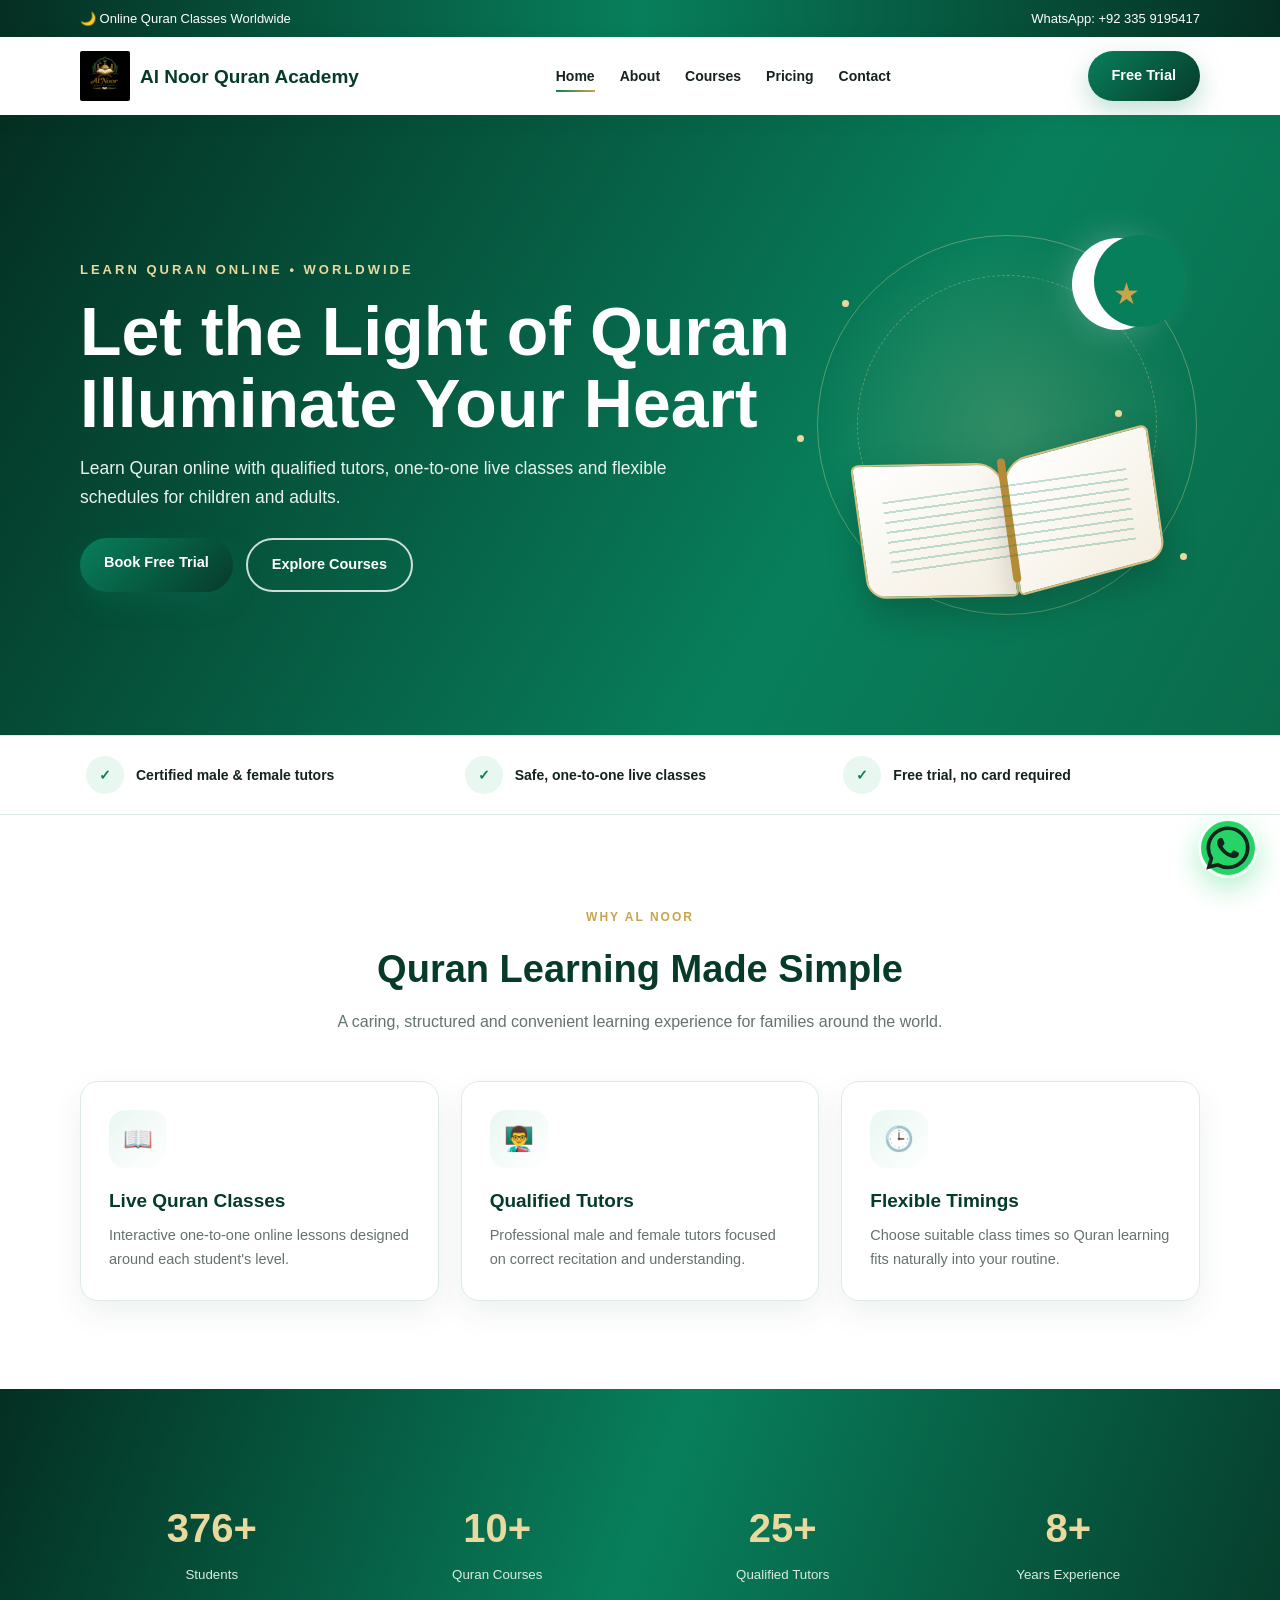
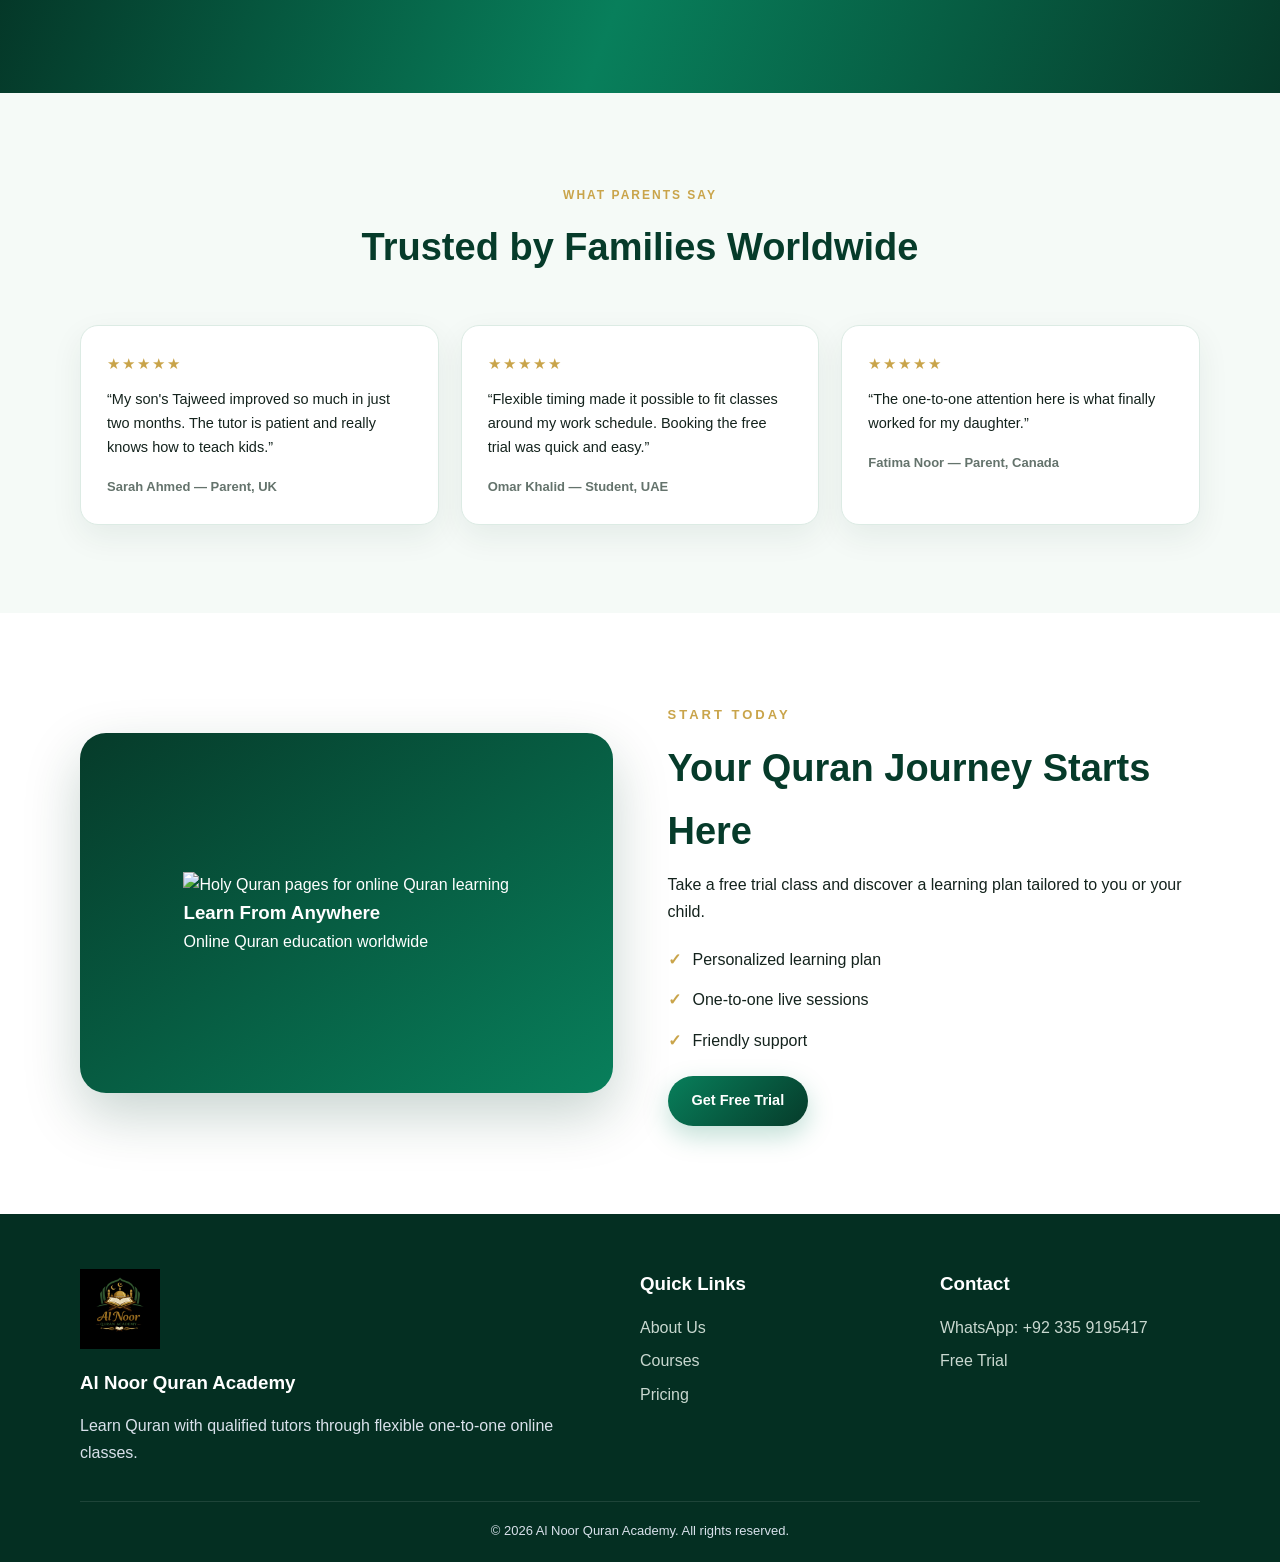
==== commit 3deb8a1d: "Update index.html" ====
--- a/index.html
+++ b/index.html
@@ -1,14 +1,15 @@
+
 <!doctype html>
 <html lang="en">
 <head>
-<meta charset="utf-8">
-<meta name="viewport" content="width=device-width,initial-scale=1">
-<meta name="description" content="Al Noor Quran Academy - Online Quran classes worldwide">
-<title>Home | Al Noor Quran Academy</title>
-<link rel="icon" type="image/png" href="favicon.png">
-<link rel="stylesheet" href="style.css">
+  <meta charset="utf-8">
+  <meta name="viewport" content="width=device-width,initial-scale=1">
+  <meta name="description" content="Al Noor Quran Academy - Online Quran classes worldwide">
+  <title>Home | Al Noor Quran Academy</title>
+  <link rel="icon" type="image/png" href="favicon.png">
+  <link rel="stylesheet" href="style.css">
+  <link rel="stylesheet" href="about-effects.css">
 </head>
-
 <body>
 
 <div class="top">
@@ -20,13 +21,13 @@
 
 <nav>
   <div class="container navin">
-
     <a class="logo" href="index.html">
       <img class="brand-logo" src="logo.jpeg" alt="Al Noor Quran Academy Logo">
       <span>Al Noor Quran Academy</span>
     </a>
 
-    <div class="menu" aria-label="Open menu">☰</div>
+    <button class="menu" type="button"
+      aria-label="Open navigation menu" aria-expanded="false">☰</button>
 
     <div class="links">
       <a href="index.html" class="active">Home</a>
@@ -37,23 +38,15 @@
     </div>
 
     <a class="btn" href="contact.html">Free Trial</a>
-
   </div>
 </nav>
 
-<section class="hero">
-
+<section class="hero home-quran-hero">
   <div class="container hero-inner">
-
     <div class="hero-copy reveal">
-
-      <div class="eyebrow">
-        Learn Quran Online • Worldwide
-      </div>
-
-      <h1>
-        Let the Light of Quran Illuminate Your Heart
-      </h1>
+      <div class="eyebrow">Learn Quran Online • Worldwide</div>
+
+      <h1>Let the Light of Quran Illuminate Your Heart</h1>
 
       <p>
         Learn Quran online with qualified tutors, one-to-one live classes
@@ -64,17 +57,13 @@
         <a class="btn" href="contact.html">Book Free Trial</a>
         <a class="btn alt" href="courses.html">Explore Courses</a>
       </div>
-
-    </div>
-
+    </div>
   </div>
 
   <div class="hero-art" aria-hidden="true">
-
     <div class="glow"></div>
     <div class="ring"></div>
     <div class="ring r2"></div>
-
     <div class="crescent"></div>
     <div class="star">★</div>
 
@@ -89,42 +78,30 @@
     <i class="spark s2"></i>
     <i class="spark s3"></i>
     <i class="spark s4"></i>
-
-  </div>
-
+  </div>
 </section>
 
 <section class="trust">
-
-  <div class="container">
-
-    <div class="grid">
-
+  <div class="container">
+    <div class="grid">
       <div class="trust-item reveal">
         <span class="tick">✓</span>
         <span>Certified male &amp; female tutors</span>
       </div>
-
       <div class="trust-item reveal">
         <span class="tick">✓</span>
         <span>Safe, one-to-one live classes</span>
       </div>
-
       <div class="trust-item reveal">
         <span class="tick">✓</span>
         <span>Free trial, no card required</span>
       </div>
-
-    </div>
-
-  </div>
-
+    </div>
+  </div>
 </section>
 
 <section class="section">
-
-  <div class="container">
-
+  <div class="container">
     <div class="heading reveal">
       <span>Why Al Noor</span>
       <h2>Quran Learning Made Simple</h2>
@@ -135,92 +112,65 @@
     </div>
 
     <div class="grid">
-
       <div class="card reveal">
         <div class="icon">📖</div>
         <h3>Live Quran Classes</h3>
-        <p>
-          Interactive one-to-one online lessons designed around
-          each student's level.
-        </p>
+        <p>Interactive one-to-one online lessons designed around each student's level.</p>
       </div>
 
       <div class="card reveal">
         <div class="icon">👨‍🏫</div>
         <h3>Qualified Tutors</h3>
-        <p>
-          Professional male and female tutors focused on correct
-          recitation and understanding.
-        </p>
+        <p>Professional male and female tutors focused on correct recitation and understanding.</p>
       </div>
 
       <div class="card reveal">
         <div class="icon">🕒</div>
         <h3>Flexible Timings</h3>
-        <p>
-          Choose suitable class times so Quran learning fits naturally
-          into your routine.
-        </p>
-      </div>
-
-    </div>
-
-  </div>
-
+        <p>Choose suitable class times so Quran learning fits naturally into your routine.</p>
+      </div>
+    </div>
+  </div>
 </section>
 
 <section class="section stats">
-
-  <div class="container">
-
-    <div class="grid">
-
+  <div class="container">
+    <div class="grid">
       <div class="stat reveal">
         <div class="num" data-count="500">0+</div>
         <small>Students</small>
       </div>
-
       <div class="stat reveal">
         <div class="num" data-count="10">0+</div>
         <small>Quran Courses</small>
       </div>
-
       <div class="stat reveal">
         <div class="num" data-count="25">0+</div>
         <small>Qualified Tutors</small>
       </div>
-
       <div class="stat reveal">
         <div class="num" data-count="8">0+</div>
         <small>Years Experience</small>
       </div>
-
-    </div>
-
-  </div>
-
+    </div>
+  </div>
 </section>
 
 <section class="section altbg">
-
-  <div class="container">
-
+  <div class="container">
     <div class="heading reveal">
       <span>What Parents Say</span>
       <h2>Trusted by Families Worldwide</h2>
     </div>
 
     <div class="grid">
-
       <div class="testimonial-card reveal">
         <div class="stars">★★★★★</div>
         <p class="quote">
           “My son's Tajweed improved so much in just two months.
           The tutor is patient and really knows how to teach kids.”
         </p>
-        <div class="testimonial-who">
-          Sarah Ahmed — Parent, UK
-        </div>
+        <div class="testimonial-who">Sarah Ahmed — Parent, UK</div>
       </div>
 
       <div class="testimonial-card reveal">
@@ -229,111 +179,63 @@
           “Flexible timing made it possible to fit classes around my
           work schedule. Booking the free trial was quick and easy.”
         </p>
-        <div class="testimonial-who">
-          Omar Khalid — Student, UAE
-        </div>
+        <div class="testimonial-who">Omar Khalid — Student, UAE</div>
       </div>
 
       <div class="testimonial-card reveal">
         <div class="stars">★★★★★</div>
         <p class="quote">
-          “The one-to-one attention here is what finally worked
-          for my daughter.”
+          “The one-to-one attention here is what finally worked for my daughter.”
         </p>
-        <div class="testimonial-who">
-          Fatima Noor — Parent, Canada
+        <div class="testimonial-who">Fatima Noor — Parent, Canada</div>
+      </div>
+    </div>
+  </div>
+</section>
+
+<section class="section">
+  <div class="container split">
+    <div class="visual reveal">
+      <div class="quran-photo-wrap visual-photo-card">
+        <img src="quran-learning.jpg"
+          class="quran-learning-photo"
+          alt="Holy Quran pages for online Quran learning"
+          loading="lazy">
+        <div class="quran-photo-overlay" aria-hidden="true"></div>
+        <div class="quran-photo-caption">
+          <h3>Learn From Anywhere</h3>
+          <p>Online Quran education worldwide</p>
         </div>
       </div>
-
-    </div>
-
-  </div>
-
-</section>
-
-<section class="section">
-
-  <div class="container split">
-
-    <div class="visual reveal">
-
-      <div class="animated-scene" aria-hidden="true">
-
-        <div class="scene-crescent"></div>
-        <div class="scene-orbit"></div>
-
-        <div class="scene-book">
-          <div class="scene-page l"></div>
-          <div class="scene-page r"></div>
-          <div class="scene-spine"></div>
-          <div class="scene-text"></div>
-        </div>
-
-      </div>
-
     </div>
 
     <div class="reveal">
-
-      <span class="eyebrow" style="color:var(--gold)">
-        Start Today
-      </span>
-
+      <span class="eyebrow" style="color:var(--gold)">Start Today</span>
       <h2 style="font-size:38px;color:var(--green-deep);margin:10px 0">
         Your Quran Journey Starts Here
       </h2>
-
       <p>
         Take a free trial class and discover a learning plan
         tailored to you or your child.
       </p>
 
       <div class="list">
-
-        <div>
-          <b class="check">✓</b>
-          Personalized learning plan
-        </div>
-
-        <div>
-          <b class="check">✓</b>
-          One-to-one live sessions
-        </div>
-
-        <div>
-          <b class="check">✓</b>
-          Friendly support
-        </div>
-
-      </div>
-
-      <a class="btn" href="contact.html">
-        Get Free Trial
-      </a>
-
-    </div>
-
-  </div>
-
+        <div><b class="check">✓</b> Personalized learning plan</div>
+        <div><b class="check">✓</b> One-to-one live sessions</div>
+        <div><b class="check">✓</b> Friendly support</div>
+      </div>
+
+      <a class="btn" href="contact.html">Get Free Trial</a>
+    </div>
+  </div>
 </section>
 
 <footer>
-
   <div class="container footgrid">
-
     <div>
-      <img
-        class="footer-logo"
-        src="logo.jpeg"
-        alt="Al Noor Quran Academy Logo"
-      >
-
+      <img class="footer-logo" src="logo.jpeg" alt="Al Noor Quran Academy Logo">
       <h3>Al Noor Quran Academy</h3>
-
-      <p>
-        Learn Quran with qualified tutors through flexible
-        one-to-one online classes.
-      </p>
+      <p>Learn Quran with qualified tutors through flexible one-to-one online classes.</p>
     </div>
 
     <div>
@@ -345,31 +247,30 @@
 
     <div>
       <h3>Contact</h3>
-      <a href="https://wa.me/923359195417">
+      <a href="https://wa.me/923359195417" target="_blank" rel="noopener noreferrer">
         WhatsApp: +92 335 9195417
       </a>
       <a href="contact.html">Free Trial</a>
     </div>
-
   </div>
 
   <div class="container copy">
     © 2026 Al Noor Quran Academy. All rights reserved.
   </div>
-
 </footer>
 
-<a
-  class="wa"
+<!-- WhatsApp floating button with original-style inline SVG logo -->
+<a class="wa wa-original"
   href="https://wa.me/923359195417"
   target="_blank"
   rel="noopener noreferrer"
-  aria-label="Chat on WhatsApp"
->
-  <img src="whatsapp.svg" alt="WhatsApp">
+  aria-label="Chat with Al Noor Quran Academy on WhatsApp">
+  <svg viewBox="0 0 32 32" role="img" aria-label="WhatsApp"
+    xmlns="http://www.w3.org/2000/svg">
+    <path fill="currentColor" d="M16.02 3.2c-7.04 0-12.76 5.7-12.76 12.72 0 2.24.59 4.43 1.71 6.37L3.15 28.8l6.69-1.75a12.8 12.8 0 0 0 6.17 1.58h.01c7.03 0 12.75-5.71 12.75-12.73 0-3.4-1.32-6.6-3.73-9.01a12.68 12.68 0 0 0-9.02-3.69Zm0 23.27h-.01a10.6 10.6 0 0 1-5.4-1.48l-.39-.23-3.97 1.04 1.06-3.87-.25-.4a10.56 10.56 0 0 1-1.62-5.61c0-5.83 4.75-10.57 10.59-10.57 2.82 0 5.47 1.1 7.46 3.1a10.5 10.5 0 0 1 3.09 7.47c0 5.83-4.75 10.57-10.56 10.57Zm5.81-7.92c-.32-.16-1.88-.93-2.17-1.03-.29-.11-.5-.16-.71.16-.21.32-.82 1.03-1 1.24-.18.21-.37.24-.69.08-.32-.16-1.35-.5-2.57-1.59-.95-.84-1.59-1.88-1.77-2.2-.18-.32-.02-.49.14-.65.14-.14.32-.37.48-.55.16-.18.21-.32.32-.53.11-.21.05-.4-.03-.56-.08-.16-.71-1.71-.98-2.34-.26-.61-.52-.53-.71-.54h-.61c-.21 0-.56.08-.85.4-.29.32-1.11 1.08-1.11 2.63s1.14 3.05 1.3 3.26c.16.21 2.23 3.4 5.4 4.77.75.32 1.34.52 1.8.66.76.24 1.45.21 2 .13.61-.09 1.88-.77 2.15-1.5.26-.74.26-1.37.18-1.5-.08-.13-.29-.21-.61-.37Z"/>
+  </svg>
 </a>
 
 <script src="script.js"></script>
-
 </body>
 </html>
--- a/style.css
+++ b/style.css
@@ -1,1485 +1,1223 @@
-/* =========================================================
-   AL NOOR QURAN ACADEMY
-   MAIN STYLESHEET
-   ========================================================= */
-
-:root {
-    --green-dark: #003f32;
-    --green: #006b54;
-    --green-light: #008567;
-    --gold: #d9a441;
-
-    --white: #ffffff;
-    --off-white: #f7faf8;
-    --text: #10201c;
-    --muted: #66736f;
-
-    --border: #e3e9e6;
-
-    --shadow: 0 20px 50px rgba(0, 63, 50, 0.12);
-
-    --container: 1190px;
-}
-
-
-/* RESET */
-
-* {
-    margin: 0;
-    padding: 0;
-    box-sizing: border-box;
-}
-
-
-html {
-    scroll-behavior: smooth;
-}
-
-
-body {
-    font-family:
-        Arial,
-        Helvetica,
-        sans-serif;
-
-    color: var(--text);
-
-    background: var(--white);
-
-    line-height: 1.6;
-
-    overflow-x: hidden;
-}
-
-
-img {
-    max-width: 100%;
-    display: block;
-}
-
-
-a {
-    color: inherit;
-    text-decoration: none;
-}
-
-
-button,
-input,
-textarea,
-select {
-    font: inherit;
-}
-
-
-/* CONTAINER */
-
-.container {
-    width: min(
-        calc(100% - 40px),
-        var(--container)
+:root{
+  --green-deep:#063b2a;
+  --green:#087f5b;
+  --green-2:#00b878;
+  --cream:#f5faf7;
+  --gold:#c9a44a;
+  --light-gold:#ead99f;
+  --dark:#14231d;
+  --gray:#64736c;
+  --border:#dcebe4;
+  --white:#fff;
+}
+
+*{
+  box-sizing:border-box;
+  margin:0;
+  padding:0;
+}
+
+html{
+  scroll-behavior:smooth;
+}
+
+body{
+  font-family:Arial,Helvetica,sans-serif;
+  color:var(--dark);
+  background:#fff;
+  line-height:1.65;
+  overflow-x:hidden;
+}
+
+a{
+  text-decoration:none;
+  color:inherit;
+}
+
+.container{
+  width:min(1120px,92%);
+  margin:auto;
+}
+
+/* TOP BAR */
+
+.top{
+  background:linear-gradient(
+    90deg,
+    #052f22,
+    var(--green),
+    #052f22
+  );
+  color:#fff;
+  font-size:13px;
+  padding:8px 0;
+}
+
+.top .container{
+  display:flex;
+  justify-content:space-between;
+  gap:15px;
+  flex-wrap:wrap;
+}
+
+/* NAVIGATION */
+
+nav{
+  position:sticky;
+  top:0;
+  z-index:50;
+  background:rgba(255,255,255,.96);
+  backdrop-filter:blur(10px);
+  box-shadow:0 3px 20px rgba(6,59,42,.08);
+}
+
+.navin{
+  min-height:78px;
+  display:flex;
+  align-items:center;
+  justify-content:space-between;
+  gap:25px;
+}
+
+.logo{
+  display:inline-flex;
+  align-items:center;
+  gap:10px;
+  font-weight:800;
+  color:var(--green-deep);
+  font-size:19px;
+}
+
+.brand-logo{
+  width:50px;
+  height:50px;
+  object-fit:contain;
+  display:block;
+  border-radius:2px;
+}
+
+.links{
+  display:flex;
+  gap:25px;
+  align-items:center;
+}
+
+.links a{
+  font-weight:700;
+  font-size:14px;
+  position:relative;
+  padding:4px 0;
+}
+
+.links a:after{
+  content:"";
+  position:absolute;
+  left:0;
+  bottom:0;
+  width:0;
+  height:2px;
+  background:linear-gradient(
+    90deg,
+    var(--green),
+    var(--gold)
+  );
+  transition:width .3s;
+}
+
+.links a:hover:after,
+.links a.active:after{
+  width:100%;
+}
+
+.links a:hover{
+  color:var(--green);
+}
+
+.menu{
+  display:none;
+  font-size:28px;
+  cursor:pointer;
+  color:var(--green-deep);
+}
+
+/* BUTTON */
+
+.btn{
+  display:inline-block;
+  padding:13px 24px;
+  border-radius:30px;
+  background:linear-gradient(
+    135deg,
+    var(--green),
+    var(--green-deep)
+  );
+  color:#fff;
+  font-weight:800;
+  border:0;
+  cursor:pointer;
+  font-size:14.5px;
+  box-shadow:0 10px 26px rgba(8,127,91,.25);
+  transition:
+    transform .3s,
+    box-shadow .3s;
+}
+
+.btn:hover{
+  transform:translateY(-3px);
+  box-shadow:0 14px 30px rgba(8,127,91,.32);
+}
+
+.btn.alt{
+  background:transparent;
+  color:#fff;
+  border:2px solid rgba(255,255,255,.8);
+  box-shadow:none;
+}
+
+.btn.alt:hover{
+  background:#fff;
+  color:var(--green-deep);
+}
+
+/* HERO */
+
+.hero{
+  min-height:620px;
+  display:grid;
+  place-items:center;
+  position:relative;
+  overflow:hidden;
+  background:linear-gradient(
+    120deg,
+    #042f22,
+    #087f5b 65%,
+    #0a6b4b
+  );
+}
+
+.hero-inner{
+  position:relative;
+  z-index:3;
+  color:#fff;
+  padding:85px 0;
+}
+
+.hero-copy{
+  max-width:720px;
+}
+
+.eyebrow{
+  color:var(--light-gold);
+  text-transform:uppercase;
+  letter-spacing:3px;
+  font-weight:800;
+  font-size:13px;
+}
+
+.hero h1{
+  font-size:clamp(42px,5.8vw,68px);
+  line-height:1.06;
+  max-width:780px;
+  margin:15px 0;
+}
+
+.hero p{
+  max-width:650px;
+  font-size:17.5px;
+  color:#e8f3ee;
+  margin-bottom:26px;
+}
+
+.actions{
+  display:flex;
+  gap:13px;
+  flex-wrap:wrap;
+}
+
+/* ANIMATED HERO */
+
+.hero-art{
+  position:absolute;
+  right:3%;
+  top:50%;
+  width:470px;
+  height:470px;
+  transform:translateY(-50%);
+  z-index:2;
+  pointer-events:none;
+}
+
+.glow{
+  position:absolute;
+  inset:30px;
+  border-radius:50%;
+  background:
+    radial-gradient(
+      circle,
+      rgba(234,217,159,.18),
+      transparent 65%
     );
-
-    margin-inline: auto;
-}
-
-
-/* TOP BAR */
-
-.top-bar {
-    background: var(--green-dark);
-    color: white;
-
-    font-size: 13px;
-}
-
-
-.top-bar-inner {
-    min-height: 34px;
-
-    display: flex;
-    align-items: center;
-    justify-content: space-between;
-
-    gap: 20px;
-}
-
-
-.top-bar a {
-    font-weight: 600;
-}
-
-
-.top-bar a:hover {
-    color: #e8c46c;
-}
-
-
-/* HEADER */
-
-.header {
-    background: white;
-
-    position: relative;
-    z-index: 100;
-
+  animation:pulse 4s ease-in-out infinite;
+}
+
+.ring{
+  position:absolute;
+  inset:45px;
+  border:1px solid rgba(234,217,159,.35);
+  border-radius:50%;
+  animation:spin 18s linear infinite;
+}
+
+.ring.r2{
+  inset:85px;
+  border-style:dashed;
+  animation-direction:reverse;
+  animation-duration:24s;
+}
+
+.crescent{
+  position:absolute;
+  right:78px;
+  top:48px;
+  width:92px;
+  height:92px;
+  border-radius:50%;
+  background:#fff;
+  box-shadow:0 0 35px rgba(255,255,255,.25);
+  animation:float 5s ease-in-out infinite;
+}
+
+.crescent:after{
+  content:"";
+  position:absolute;
+  left:22px;
+  top:-3px;
+  width:92px;
+  height:92px;
+  border-radius:50%;
+  background:var(--green);
+}
+
+.star{
+  position:absolute;
+  right:102px;
+  top:79px;
+  color:var(--gold);
+  font-size:30px;
+  z-index:2;
+  animation:twinkle 2.5s ease-in-out infinite;
+}
+
+.book{
+  position:absolute;
+  left:80px;
+  bottom:72px;
+  width:310px;
+  height:165px;
+  transform:rotate(-8deg);
+  animation:bookFloat 5s ease-in-out infinite;
+}
+
+.page{
+  position:absolute;
+  bottom:0;
+  width:150px;
+  height:135px;
+  background:linear-gradient(145deg,#fff,#f4eee0);
+  border:2px solid #d4bd82;
+  border-radius:8px 25px 6px 18px;
+  box-shadow:0 15px 35px rgba(0,0,0,.2);
+}
+
+.page.left{
+  left:5px;
+  transform:skewY(7deg);
+}
+
+.page.right{
+  right:5px;
+  transform:skewY(-7deg);
+  border-radius:25px 8px 18px 6px;
+}
+
+.spine{
+  position:absolute;
+  left:50%;
+  bottom:5px;
+  width:8px;
+  height:125px;
+  background:#b58b38;
+  transform:translateX(-50%);
+  z-index:2;
+  border-radius:5px;
+}
+
+.book-lines{
+  position:absolute;
+  left:32px;
+  right:32px;
+  bottom:28px;
+  height:75px;
+  background:
+    repeating-linear-gradient(
+      to bottom,
+      rgba(8,127,91,.35) 0 2px,
+      transparent 2px 10px
+    );
+  z-index:3;
+  opacity:.7;
+}
+
+.spark{
+  position:absolute;
+  width:7px;
+  height:7px;
+  border-radius:50%;
+  background:var(--light-gold);
+  animation:drift 5s ease-in-out infinite;
+}
+
+.s1{
+  left:70px;
+  top:110px;
+}
+
+.s2{
+  left:25px;
+  top:245px;
+  animation-delay:1s;
+}
+
+.s3{
+  right:55px;
+  bottom:100px;
+  animation-delay:2s;
+}
+
+.s4{
+  right:120px;
+  top:220px;
+  animation-delay:3s;
+}
+
+/* ANIMATIONS */
+
+@keyframes float{
+  50%{
+    transform:translateY(-12px);
+  }
+}
+
+@keyframes bookFloat{
+  50%{
+    transform:rotate(-5deg) translateY(-10px);
+  }
+}
+
+@keyframes spin{
+  to{
+    transform:rotate(360deg);
+  }
+}
+
+@keyframes pulse{
+  50%{
+    transform:scale(1.08);
+    opacity:.7;
+  }
+}
+
+@keyframes twinkle{
+  50%{
+    transform:scale(1.25);
+    opacity:.55;
+  }
+}
+
+@keyframes drift{
+  0%,100%{
+    transform:translateY(0);
+    opacity:.3;
+  }
+
+  50%{
+    transform:translateY(-24px);
+    opacity:1;
+  }
+}
+
+/* SECTIONS */
+
+.section{
+  padding:88px 0;
+}
+
+.section.altbg{
+  background:var(--cream);
+}
+
+.heading{
+  text-align:center;
+  margin-bottom:46px;
+}
+
+.heading span{
+  color:var(--gold);
+  font-weight:800;
+  text-transform:uppercase;
+  letter-spacing:2px;
+  font-size:12px;
+}
+
+.heading h2{
+  font-size:38px;
+  color:var(--green-deep);
+  margin:8px 0;
+}
+
+.heading p{
+  max-width:680px;
+  margin:auto;
+  color:var(--gray);
+}
+
+.grid{
+  display:grid;
+  grid-template-columns:repeat(3,1fr);
+  gap:22px;
+}
+
+.card{
+  background:#fff;
+  border:1px solid var(--border);
+  border-radius:18px;
+  padding:28px;
+  box-shadow:0 12px 32px rgba(6,59,42,.07);
+  transition:
+    transform .35s,
+    box-shadow .35s;
+}
+
+.card:hover{
+  transform:translateY(-7px);
+  box-shadow:0 20px 42px rgba(6,59,42,.13);
+}
+
+.icon{
+  width:58px;
+  height:58px;
+  border-radius:16px;
+  display:grid;
+  place-items:center;
+  background:linear-gradient(
+    135deg,
+    #e9f7f1,
+    #fff
+  );
+  color:var(--green);
+  font-size:24px;
+  font-weight:900;
+  margin-bottom:17px;
+}
+
+.card h3{
+  color:var(--green-deep);
+  font-size:19px;
+  margin-bottom:8px;
+}
+
+.card p{
+  color:var(--gray);
+  font-size:14.5px;
+}
+
+/* TRUST */
+
+.trust{
+  background:#fff;
+  border-top:1px solid var(--border);
+  border-bottom:1px solid var(--border);
+}
+
+.trust .grid{
+  grid-template-columns:repeat(3,1fr);
+  gap:16px;
+}
+
+.trust-item{
+  display:flex;
+  align-items:center;
+  gap:12px;
+  padding:20px 6px;
+}
+
+.trust-item .tick{
+  width:38px;
+  height:38px;
+  flex:0 0 38px;
+  border-radius:50%;
+  background:#e9f7f1;
+  color:var(--green);
+  display:grid;
+  place-items:center;
+  font-weight:900;
+}
+
+.trust-item span{
+  font-size:14px;
+  color:var(--dark);
+  font-weight:600;
+}
+
+/* SPLIT / VISUAL */
+
+.split{
+  display:grid;
+  grid-template-columns:1fr 1fr;
+  gap:55px;
+  align-items:center;
+}
+
+.visual{
+  min-height:360px;
+  border-radius:26px;
+  background:
+    linear-gradient(
+      145deg,
+      var(--green-deep),
+      var(--green)
+    );
+  display:grid;
+  place-items:center;
+  color:#fff;
+  box-shadow:0 22px 55px rgba(6,59,42,.22);
+  overflow:hidden;
+  position:relative;
+}
+
+.animated-scene{
+  width:100%;
+  height:360px;
+  position:relative;
+  background:
+    radial-gradient(
+      circle at 75% 25%,
+      rgba(234,217,159,.2),
+      transparent 25%
+    ),
+    linear-gradient(
+      145deg,
+      #063b2a,
+      #087f5b
+    );
+}
+
+.animated-scene:before{
+  content:"";
+  position:absolute;
+  inset:0;
+  background:
+    repeating-linear-gradient(
+      90deg,
+      transparent 0 78px,
+      rgba(255,255,255,.035) 79px 80px
+    );
+  opacity:.8;
+}
+
+.scene-crescent{
+  position:absolute;
+  right:65px;
+  top:48px;
+  width:74px;
+  height:74px;
+  border-radius:50%;
+  background:#fff;
+  box-shadow:0 0 30px rgba(255,255,255,.25);
+  animation:float 4s ease-in-out infinite;
+}
+
+.scene-crescent:after{
+  content:"";
+  position:absolute;
+  left:18px;
+  top:-2px;
+  width:74px;
+  height:74px;
+  border-radius:50%;
+  background:#075b42;
+}
+
+.scene-book{
+  position:absolute;
+  left:50%;
+  bottom:55px;
+  width:260px;
+  height:130px;
+  transform:translateX(-50%) rotate(-5deg);
+  animation:bookFloat 4.5s ease-in-out infinite;
+}
+
+.scene-page{
+  position:absolute;
+  bottom:0;
+  width:126px;
+  height:105px;
+  background:#fff8e9;
+  border:2px solid #d4bd82;
+}
+
+.scene-page.l{
+  left:4px;
+  transform:skewY(7deg);
+  border-radius:7px 20px 5px 15px;
+}
+
+.scene-page.r{
+  right:4px;
+  transform:skewY(-7deg);
+  border-radius:20px 7px 15px 5px;
+}
+
+.scene-spine{
+  position:absolute;
+  left:50%;
+  bottom:3px;
+  width:7px;
+  height:100px;
+  background:#b58b38;
+  transform:translateX(-50%);
+  z-index:2;
+}
+
+.scene-text{
+  position:absolute;
+  left:30px;
+  right:30px;
+  bottom:20px;
+  height:60px;
+  background:
+    repeating-linear-gradient(
+      to bottom,
+      rgba(8,127,91,.4) 0 2px,
+      transparent 2px 9px
+    );
+  z-index:3;
+}
+
+.scene-orbit{
+  position:absolute;
+  left:50%;
+  top:50%;
+  width:300px;
+  height:220px;
+  border:1px solid rgba(234,217,159,.3);
+  border-radius:50%;
+  transform:translate(-50%,-45%) rotate(-18deg);
+  animation:spin 15s linear infinite;
+}
+
+.list{
+  display:grid;
+  gap:14px;
+  margin:22px 0;
+}
+
+.list div{
+  display:flex;
+  gap:12px;
+  align-items:flex-start;
+}
+
+.check{
+  color:var(--gold);
+  font-weight:900;
+}
+
+/* STATS */
+
+.stats{
+  background:
+    linear-gradient(
+      110deg,
+      #042f22,
+      var(--green),
+      var(--green-deep)
+    );
+  color:#fff;
+  position:relative;
+  overflow:hidden;
+}
+
+.stats .grid{
+  grid-template-columns:repeat(4,1fr);
+}
+
+.stat{
+  text-align:center;
+  padding:18px;
+}
+
+.num{
+  font-size:40px;
+  font-weight:900;
+  color:var(--light-gold);
+}
+
+.stat small{
+  color:#d9ecdf;
+}
+
+/* TUTORS */
+
+.tutor-card{
+  background:#fff;
+  border:1px solid var(--border);
+  border-radius:18px;
+  padding:26px;
+  text-align:center;
+  box-shadow:0 12px 32px rgba(6,59,42,.07);
+  transition:
+    transform .4s,
+    box-shadow .4s;
+}
+
+.tutor-card:hover{
+  transform:translateY(-8px);
+  box-shadow:0 20px 42px rgba(6,59,42,.13);
+}
+
+.tutor-avatar{
+  width:80px;
+  height:80px;
+  border-radius:50%;
+  margin:0 auto 16px;
+  background:
+    linear-gradient(
+      135deg,
+      var(--green),
+      var(--gold)
+    );
+  color:#fff;
+  font-weight:800;
+  font-size:24px;
+  display:grid;
+  place-items:center;
+  animation:float 4s ease-in-out infinite;
+}
+
+.tutor-card h3{
+  color:var(--green-deep);
+  font-size:18px;
+  margin-bottom:4px;
+}
+
+.tutor-role{
+  color:var(--gold);
+  font-weight:700;
+  font-size:13px;
+  text-transform:uppercase;
+  letter-spacing:1px;
+  margin-bottom:10px;
+}
+
+.tutor-card p{
+  color:var(--gray);
+  font-size:14px;
+}
+
+/* TESTIMONIALS */
+
+.testimonial-card{
+  background:#fff;
+  border:1px solid var(--border);
+  border-radius:18px;
+  padding:26px;
+  box-shadow:0 12px 32px rgba(6,59,42,.07);
+}
+
+.stars{
+  color:var(--gold);
+  font-size:15px;
+  margin-bottom:12px;
+  letter-spacing:2px;
+}
+
+.testimonial-card p.quote{
+  font-size:14.5px;
+  color:var(--dark);
+  margin-bottom:16px;
+}
+
+.testimonial-who{
+  font-size:13px;
+  color:var(--gray);
+  font-weight:700;
+}
+
+/* PRICING */
+
+.pricing{
+  border:2px solid #ead9a8;
+  text-align:center;
+  position:relative;
+}
+
+.pricing.popular{
+  border-color:var(--green);
+}
+
+.popular-label{
+  position:absolute;
+  top:-14px;
+  left:50%;
+  transform:translateX(-50%);
+  background:
+    linear-gradient(
+      135deg,
+      var(--green),
+      var(--green-deep)
+    );
+  color:#fff;
+  font-size:12px;
+  font-weight:800;
+  letter-spacing:1px;
+  padding:6px 16px;
+  border-radius:20px;
+}
+
+.price{
+  font-size:40px;
+  color:var(--green-deep);
+  font-weight:900;
+  margin:14px 0;
+}
+
+.price small{
+  font-size:14px;
+  color:var(--gray);
+  font-weight:500;
+}
+
+.pricing .list{
+  text-align:left;
+}
+
+/* FAQ */
+
+.faq{
+  max-width:760px;
+  margin:0 auto;
+}
+
+.faq-item{
+  border:1px solid var(--border);
+  border-radius:14px;
+  margin-bottom:12px;
+  overflow:hidden;
+  background:#fff;
+}
+
+.faq-q{
+  display:flex;
+  justify-content:space-between;
+  align-items:center;
+  gap:16px;
+  padding:18px 22px;
+  cursor:pointer;
+  font-weight:700;
+  color:var(--green-deep);
+  font-size:15px;
+}
+
+.faq-q .plus{
+  font-size:20px;
+  color:var(--gold);
+  transition:transform .3s;
+  flex:0 0 auto;
+}
+
+.faq-item.open .faq-q .plus{
+  transform:rotate(45deg);
+}
+
+.faq-a{
+  max-height:0;
+  overflow:hidden;
+  transition:max-height .35s;
+}
+
+.faq-a p{
+  padding:0 22px 18px;
+  color:var(--gray);
+  font-size:14.5px;
+}
+
+.faq-item.open .faq-a{
+  max-height:220px;
+}
+
+/* FORM */
+
+.form{
+  display:grid;
+  gap:15px;
+}
+
+.form input,
+.form select,
+.form textarea{
+  width:100%;
+  padding:14px 16px;
+  border:1px solid var(--border);
+  border-radius:10px;
+  font:inherit;
+  transition:
+    border-color .25s,
+    box-shadow .25s;
+}
+
+.form textarea{
+  min-height:120px;
+}
+
+.form input:focus,
+.form select:focus,
+.form textarea:focus{
+  border-color:var(--green);
+  box-shadow:
+    0 0 0 4px rgba(8,127,91,.1);
+  outline:none;
+}
+
+.form-note{
+  font-size:13px;
+  color:var(--gray);
+  margin-top:4px;
+}
+
+/* FOOTER */
+
+footer{
+  background:#042f22;
+  color:#d9e1eb;
+  padding:55px 0 20px;
+}
+
+.footgrid{
+  display:grid;
+  grid-template-columns:2fr 1fr 1fr;
+  gap:40px;
+}
+
+.footgrid h3{
+  color:#fff;
+  margin-bottom:15px;
+}
+
+.footgrid a{
+  display:block;
+  margin:7px 0;
+  color:#c9d8d0;
+}
+
+.footgrid a:hover{
+  color:var(--light-gold);
+}
+
+.footer-logo{
+  width:80px;
+  height:80px;
+  object-fit:contain;
+  margin-bottom:10px;
+}
+
+.copy{
+  text-align:center;
+  border-top:1px solid rgba(255,255,255,.1);
+  margin-top:35px;
+  padding-top:18px;
+  font-size:13px;
+}
+
+/* WHATSAPP FLOAT */
+
+.wa{
+  position:fixed;
+  right:22px;
+  bottom:22px;
+  z-index:60;
+  width:60px;
+  height:60px;
+  border-radius:50%;
+  display:grid;
+  place-items:center;
+  background:#25D366;
+  box-shadow:0 10px 28px rgba(37,211,102,.35);
+  border:3px solid rgba(255,255,255,.95);
+  transition:
+    transform .3s,
+    box-shadow .3s;
+  animation:waPulse 2.2s ease-in-out infinite;
+}
+
+.wa img{
+  width:34px;
+  height:34px;
+  display:block;
+}
+
+.wa:hover{
+  transform:translateY(-4px) scale(1.04);
+}
+
+@keyframes waPulse{
+
+  0%,100%{
     box-shadow:
-        0 2px 15px rgba(0, 0, 0, 0.04);
-}
-
-
-.nav-container {
-    min-height: 78px;
-
-    display: flex;
-    align-items: center;
-    justify-content: space-between;
-
-    gap: 25px;
-}
-
-
-.brand {
-    display: flex;
-    align-items: center;
-
-    gap: 12px;
-
-    color: var(--green-dark);
-
-    font-size: 21px;
-    font-weight: 800;
-
-    white-space: nowrap;
-}
-
-
-.brand img {
-    width: 52px;
-    height: 52px;
-
-    object-fit: cover;
-
-    border-radius: 2px;
-}
-
-
-.navigation {
-    display: flex;
-    align-items: center;
-
-    gap: 30px;
-
-    margin-left: auto;
-}
-
-
-.navigation a {
-    position: relative;
-
-    font-size: 14px;
-    font-weight: 700;
-
-    padding: 29px 0;
-}
-
-
-.navigation a::after {
-    content: "";
-
-    position: absolute;
-
-    left: 0;
-    right: 0;
-    bottom: 20px;
-
-    height: 2px;
-
-    background: var(--gold);
-
-    transform: scaleX(0);
-
-    transition: 0.25s ease;
-}
-
-
-.navigation a:hover::after,
-.navigation a.active::after {
-    transform: scaleX(1);
-}
-
-
-.nav-button {
-    background: var(--green-dark);
-    color: white;
-
-    padding: 14px 26px;
-
-    border-radius: 30px;
-
-    font-size: 14px;
-    font-weight: 800;
-
-    transition: 0.25s ease;
-}
-
-
-.nav-button:hover {
-    background: var(--green);
-    transform: translateY(-2px);
-}
-
-
-.menu-toggle {
-    display: none;
-
-    border: 0;
-
-    background: transparent;
-
-    color: var(--green-dark);
-
-    font-size: 27px;
-
-    cursor: pointer;
-}
-
-
-/* HERO */
-
-.hero {
-    min-height: 540px;
-
-    position: relative;
-
-    background-image:
-        url("images/hero-quran.jpg");
-
-    background-size: cover;
-
-    background-position: center;
-
-    display: flex;
-
-    align-items: center;
-
-    isolation: isolate;
-}
-
-
-.hero-overlay {
-    position: absolute;
-
-    inset: 0;
-
-    background:
-        linear-gradient(
-            90deg,
-            rgba(0, 63, 50, 0.97) 0%,
-            rgba(0, 63, 50, 0.90) 42%,
-            rgba(0, 63, 50, 0.45) 72%,
-            rgba(0, 63, 50, 0.15) 100%
-        );
-
-    z-index: -1;
-}
-
-
-.hero-content {
-    padding-top: 55px;
-    padding-bottom: 55px;
-}
-
-
-.hero-text {
-    max-width: 760px;
-
-    color: white;
-}
-
-
-.eyebrow,
-.section-label {
-    color: var(--gold);
-
-    font-size: 13px;
-
-    font-weight: 800;
-
-    letter-spacing: 3px;
-
-    margin-bottom: 17px;
-}
-
-
-.hero h1 {
-    font-size: clamp(48px, 6vw, 76px);
-
-    line-height: 0.98;
-
-    letter-spacing: -2px;
-
-    font-weight: 800;
-
-    margin-bottom: 25px;
-}
-
-
-.hero-description {
-    max-width: 680px;
-
-    font-size: 17px;
-
-    line-height: 1.7;
-
-    color: rgba(255, 255, 255, 0.94);
-
-    margin-bottom: 30px;
-}
-
-
-/* BUTTONS */
-
-.hero-buttons {
-    display: flex;
-
-    flex-wrap: wrap;
-
-    gap: 14px;
-}
-
-
-.button {
-    display: inline-flex;
-
-    justify-content: center;
-    align-items: center;
-
-    min-height: 52px;
-
-    padding: 0 25px;
-
-    border-radius: 30px;
-
-    font-size: 14px;
-
-    font-weight: 800;
-
-    border: 2px solid transparent;
-
-    transition: 0.25s ease;
-}
-
-
-.button-primary {
-    background: var(--green-light);
-
-    color: white;
-}
-
-
-.button-primary:hover {
-    background: var(--green-dark);
-
-    transform: translateY(-2px);
-}
-
-
-.button-outline {
-    color: white;
-
-    border-color: white;
-}
-
-
-.button-outline:hover {
-    background: white;
-
-    color: var(--green-dark);
-}
-
-
-.button-light {
-    background: white;
-
-    color: var(--green-dark);
-}
-
-
-.button-light:hover {
-    transform: translateY(-2px);
-}
-
-
-.full-button {
-    width: 100%;
-}
-
-
-/* SECTIONS */
-
-.section {
-    padding: 90px 0;
-}
-
-
-.section-light {
-    background: var(--off-white);
-}
-
-
-.two-column {
-    display: grid;
-
-    grid-template-columns:
-        minmax(0, 1fr)
-        minmax(0, 1fr);
-
-    gap: 70px;
-
-    align-items: center;
-}
-
-
-.image-card {
-    width: 100%;
-
-    min-height: 410px;
-
-    border-radius: 28px;
-
-    overflow: hidden;
-
-    box-shadow: var(--shadow);
-
-    background: var(--green-dark);
-}
-
-
-.image-card img {
-    width: 100%;
-    height: 100%;
-
-    min-height: 410px;
-
-    object-fit: cover;
-
-    object-position: center;
-}
-
-
-.content h2,
-.section-heading h2 {
-    color: var(--green-dark);
-
-    font-size: clamp(34px, 4vw, 50px);
-
-    line-height: 1.08;
-
-    letter-spacing: -1px;
-
-    margin-bottom: 20px;
-}
-
-
-.content > p {
-    color: var(--muted);
-
-    margin-bottom: 17px;
-
-    font-size: 16px;
-}
-
-
-/* FEATURES */
-
-.feature-list {
-    display: grid;
-
-    gap: 18px;
-
-    margin: 28px 0;
-}
-
-
-.feature {
-    display: flex;
-
-    gap: 13px;
-}
-
-
-.feature > span {
-    color: var(--gold);
-
-    font-weight: 900;
-
-    font-size: 20px;
-}
-
-
-.feature h3 {
-    color: var(--green-dark);
-
-    font-size: 16px;
-
-    margin-bottom: 2px;
-}
-
-
-.feature p {
-    color: var(--muted);
-
-    font-size: 14px;
-}
-
-
-.text-link {
-    color: var(--green);
-
-    font-weight: 800;
-}
-
-
-.text-link:hover {
-    color: var(--gold);
-}
-
-
-/* SECTION HEADING */
-
-.section-heading {
-    max-width: 720px;
-
-    margin: 0 auto 45px;
-
-    text-align: center;
-}
-
-
-.section-heading p:not(.section-label) {
-    color: var(--muted);
-
-    margin-top: 12px;
-}
-
-
-/* CARDS */
-
-.cards {
-    display: grid;
-
-    grid-template-columns:
-        repeat(4, minmax(0, 1fr));
-
-    gap: 22px;
-}
-
-
-.course-card {
-    background: white;
-
-    border: 1px solid var(--border);
-
-    border-radius: 20px;
-
-    padding: 30px;
-
+      0 10px 28px rgba(37,211,102,.35),
+      0 0 0 0 rgba(37,211,102,.3);
+  }
+
+  50%{
     box-shadow:
-        0 8px 30px rgba(0, 63, 50, 0.05);
-
-    transition: 0.25s ease;
-}
-
-
-.course-card:hover {
-    transform: translateY(-5px);
-
-    box-shadow: var(--shadow);
-}
-
-
-.card-icon {
-    width: 52px;
-    height: 52px;
-
-    display: grid;
-    place-items: center;
-
-    border-radius: 14px;
-
-    background: #e7f4ef;
-
-    color: var(--green);
-
-    font-size: 25px;
-
-    margin-bottom: 20px;
-}
-
-
-.course-card h2,
-.course-card h3 {
-    color: var(--green-dark);
-
-    margin-bottom: 12px;
-}
-
-
-.course-card p {
-    color: var(--muted);
-
-    font-size: 14px;
-
-    margin-bottom: 20px;
-}
-
-
-.course-card > a {
-    color: var(--green);
-
-    font-weight: 800;
-
-    font-size: 14px;
-}
-
-
-.course-card > a:hover {
-    color: var(--gold);
-}
-
-
-.large-card {
-    min-height: 330px;
-}
-
-
-/* CHECK LIST */
-
-.check-list {
-    list-style: none;
-
-    display: grid;
-
-    gap: 10px;
-
-    margin-top: 20px;
-}
-
-
-.check-list li {
-    position: relative;
-
-    padding-left: 25px;
-
-    color: var(--muted);
-
-    font-size: 14px;
-}
-
-
-.check-list li::before {
-    content: "✓";
-
-    position: absolute;
-
-    left: 0;
-
-    color: var(--gold);
-
-    font-weight: 900;
-}
-
-
-/* STATS */
-
-.stats {
-    display: grid;
-
-    grid-template-columns:
-        repeat(4, 1fr);
-
-    gap: 20px;
-}
-
-
-.stat {
-    text-align: center;
-
-    padding: 30px 20px;
-
-    border: 1px solid var(--border);
-
-    border-radius: 18px;
-}
-
-
-.stat strong {
-    display: block;
-
-    color: var(--green-dark);
-
-    font-size: 25px;
-
-    margin-bottom: 5px;
-}
-
-
-.stat span {
-    color: var(--muted);
-
-    font-size: 14px;
-}
-
-
-/* CTA */
-
-.cta {
-    background:
-        linear-gradient(
-            120deg,
-            var(--green-dark),
-            var(--green)
-        );
-
-    color: white;
-
-    padding: 70px 0;
-}
-
-
-.cta-inner {
-    display: flex;
-
-    align-items: center;
-
-    justify-content: space-between;
-
-    gap: 30px;
-}
-
-
-.cta h2 {
-    font-size: clamp(34px, 4vw, 50px);
-
-    line-height: 1.05;
-
-    margin-bottom: 10px;
-}
-
-
-.cta p:not(.section-label) {
-    color: rgba(255, 255, 255, 0.82);
-}
-
-
-.section-label.light {
-    color: #e5c15c;
-}
-
-
-/* PAGE HEADER */
-
-.page-header {
-    background:
-        linear-gradient(
-            120deg,
-            var(--green-dark),
-            var(--green)
-        );
-
-    color: white;
-
-    padding: 90px 0;
-}
-
-
-.page-header h1 {
-    max-width: 850px;
-
-    font-size: clamp(42px, 6vw, 68px);
-
-    line-height: 1.02;
-
-    letter-spacing: -1px;
-
-    margin-bottom: 18px;
-}
-
-
-.page-header p:last-child {
-    color: rgba(255, 255, 255, 0.85);
-
-    max-width: 650px;
-
-    font-size: 17px;
-}
-
-
-/* COURSE GRID */
-
-.course-grid {
-    grid-template-columns:
-        repeat(2, minmax(0, 1fr));
-}
-
-
-/* PRICING */
-
-.pricing-grid {
-    display: grid;
-
-    grid-template-columns:
-        repeat(3, minmax(0, 1fr));
-
-    gap: 25px;
-
-    align-items: stretch;
-}
-
-
-.pricing-card {
-    position: relative;
-
-    padding: 35px;
-
-    border: 1px solid var(--border);
-
-    border-radius: 22px;
-
-    background: white;
-
-    box-shadow:
-        0 10px 35px rgba(0, 63, 50, 0.06);
-}
-
-
-.pricing-card.featured {
-    border: 2px solid var(--green);
-}
-
-
-.popular {
-    position: absolute;
-
-    top: -13px;
-    left: 30px;
-
-    background: var(--gold);
-
-    color: var(--green-dark);
-
-    border-radius: 20px;
-
-    padding: 5px 13px;
-
-    font-size: 11px;
-
-    font-weight: 900;
-}
-
-
-.pricing-label {
-    color: var(--green);
-
-    font-weight: 900;
-
-    font-size: 12px;
-
-    letter-spacing: 2px;
-
-    margin-bottom: 8px;
-}
-
-
-.pricing-card h2 {
-    color: var(--green-dark);
-
-    font-size: 27px;
-
-    margin-bottom: 15px;
-}
-
-
-.price {
-    color: var(--green);
-
-    font-size: 27px;
-
-    font-weight: 900;
-
-    margin-bottom: 10px;
-}
-
-
-.pricing-card > p:not(.pricing-label) {
-    color: var(--muted);
-
-    font-size: 14px;
-
-    margin-bottom: 15px;
-}
-
-
-/* NARROW CONTENT */
-
-.narrow-content {
-    max-width: 750px;
-
-    text-align: center;
-}
-
-
-.narrow-content h2 {
-    color: var(--green-dark);
-
-    font-size: 40px;
-
-    margin-bottom: 15px;
-}
-
-
-.narrow-content p {
-    color: var(--muted);
-
-    margin-bottom: 25px;
-}
-
-
-/* CONTACT */
-
-.contact-grid {
-    display: grid;
-
-    grid-template-columns:
-        minmax(0, 0.8fr)
-        minmax(0, 1.2fr);
-
-    gap: 70px;
-
-    align-items: start;
-}
-
-
-.contact-info h2 {
-    color: var(--green-dark);
-
-    font-size: 43px;
-
-    line-height: 1.1;
-
-    margin-bottom: 18px;
-}
-
-
-.contact-info > p:not(.section-label) {
-    color: var(--muted);
-
-    margin-bottom: 30px;
-}
-
-
-.contact-item {
-    display: flex;
-
-    gap: 15px;
-
-    align-items: center;
-
-    padding: 18px 0;
-
-    border-bottom: 1px solid var(--border);
-}
-
-
-.contact-icon {
-    width: 45px;
-    height: 45px;
-
-    border-radius: 50%;
-
-    background: #e7f4ef;
-
-    display: grid;
-    place-items: center;
-
-    color: var(--green);
-
-    font-weight: 900;
-}
-
-
-.contact-item strong {
-    display: block;
-
-    color: var(--green-dark);
-
-    margin-bottom: 3px;
-}
-
-
-.contact-item a {
-    color: var(--green);
-
-    font-size: 14px;
-}
-
-
-.contact-form {
-    padding: 35px;
-
-    background: var(--off-white);
-
-    border-radius: 22px;
-
-    border: 1px solid var(--border);
-}
-
-
-.form-row {
-    display: grid;
-
-    grid-template-columns:
-        1fr 1fr;
-
-    gap: 18px;
-}
-
-
-.form-group {
-    margin-bottom: 20px;
-}
-
-
-.form-group label {
-    display: block;
-
-    color: var(--green-dark);
-
-    font-size: 13px;
-
-    font-weight: 800;
-
-    margin-bottom: 7px;
-}
-
-
-.form-group input,
-.form-group textarea,
-.form-group select {
-    width: 100%;
-
-    border: 1px solid #d5dfda;
-
-    background: white;
-
-    color: var(--text);
-
-    border-radius: 10px;
-
-    padding: 13px 14px;
-
-    outline: none;
-}
-
-
-.form-group textarea {
-    resize: vertical;
-}
-
-
-.form-group input:focus,
-.form-group textarea:focus,
-.form-group select:focus {
-    border-color: var(--green);
-}
-
-
-/* FOOTER */
-
-.footer {
-    background: #002f26;
-
-    color: white;
-
-    padding-top: 65px;
-}
-
-
-.footer-grid {
-    display: grid;
-
-    grid-template-columns:
-        1.5fr 1fr 1fr;
-
-    gap: 50px;
-
-    padding-bottom: 50px;
-}
-
-
-.footer-brand {
-    display: flex;
-
-    align-items: center;
-
-    gap: 12px;
-
-    font-weight: 800;
-
-    font-size: 18px;
-
-    margin-bottom: 15px;
-}
-
-
-.footer-brand img {
-    width: 45px;
-    height: 45px;
-
-    object-fit: cover;
-}
-
-
-.footer p {
-    color: rgba(255, 255, 255, 0.68);
-
-    font-size: 14px;
-
-    max-width: 360px;
-}
-
-
-.footer h3 {
-    margin-bottom: 15px;
-
-    font-size: 16px;
-}
-
-
-.footer-grid > div:not(:first-child) a {
-    display: block;
-
-    color: rgba(255, 255, 255, 0.72);
-
-    font-size: 14px;
-
-    margin-bottom: 9px;
-}
-
-
-.footer-grid a:hover {
-    color: #e5c15c !important;
-}
-
-
-.footer-bottom {
-    border-top: 1px solid rgba(255, 255, 255, 0.1);
-
-    padding: 20px 0;
-
-    color: rgba(255, 255, 255, 0.55);
-
-    font-size: 12px;
-}
-
-
-/* WHATSAPP FLOAT */
-
-.whatsapp-float {
-    position: fixed;
-
-    right: 22px;
-    bottom: 22px;
-
-    width: 62px;
-    height: 62px;
-
-    background: #25d366;
-
-    border: 4px solid white;
-
-    border-radius: 50%;
-
-    display: flex;
-
-    align-items: center;
-    justify-content: center;
-
-    box-shadow:
-        0 10px 30px rgba(0, 0, 0, 0.2);
-
-    z-index: 9999;
-
-    transition: 0.25s ease;
-}
-
-
-.whatsapp-float:hover {
-    transform: scale(1.08);
-}
-
-
-.whatsapp-float img {
-    width: 34px;
-    height: 34px;
-
-    object-fit: contain;
-}
-
-
-/* RESPONSIVE */
-
-@media (max-width: 1000px) {
-
-    .navigation {
-        gap: 18px;
-    }
-
-    .cards {
-        grid-template-columns:
-            repeat(2, 1fr);
-    }
-
-    .stats {
-        grid-template-columns:
-            repeat(2, 1fr);
-    }
-
-    .pricing-grid {
-        grid-template-columns:
-            1fr;
-    }
-
-}
-
-
-@media (max-width: 800px) {
-
-    .top-bar-inner {
-        justify-content: center;
-
-        padding: 8px 0;
-
-        text-align: center;
-
-        flex-direction: column;
-
-        gap: 2px;
-    }
-
-
-    .nav-container {
-        min-height: 70px;
-    }
-
-
-    .brand {
-        font-size: 17px;
-    }
-
-
-    .brand img {
-        width: 46px;
-        height: 46px;
-    }
-
-
-    .menu-toggle {
-        display: block;
-
-        margin-left: auto;
-    }
-
-
-    .navigation {
-        display: none;
-
-        position: absolute;
-
-        top: 70px;
-
-        left: 0;
-        right: 0;
-
-        background: white;
-
-        padding: 15px 20px;
-
-        box-shadow:
-            0 15px 30px rgba(0, 0, 0, 0.1);
-
-        flex-direction: column;
-
-        align-items: stretch;
-
-        gap: 0;
-    }
-
-
-    .navigation.show {
-        display: flex;
-    }
-
-
-    .navigation a {
-        padding: 12px 0;
-
-        border-bottom: 1px solid var(--border);
-    }
-
-
-    .navigation a::after {
-        display: none;
-    }
-
-
-    .nav-button {
-        display: none;
-    }
-
-
-    .hero {
-        min-height: 600px;
-
-        background-position:
-            65% center;
-    }
-
-
-    .hero-overlay {
-        background:
-            linear-gradient(
-                90deg,
-                rgba(0, 63, 50, 0.96),
-                rgba(0, 63, 50, 0.72)
-            );
-    }
-
-
-    .hero h1 {
-        font-size: clamp(42px, 11vw, 62px);
-
-        letter-spacing: -1px;
-    }
-
-
-    .two-column {
-        grid-template-columns: 1fr;
-
-        gap: 40px;
-    }
-
-
-    .image-card,
-    .image-card img {
-        min-height: 330px;
-    }
-
-
-    .cards,
-    .course-grid {
-        grid-template-columns: 1fr;
-    }
-
-
-    .contact-grid {
-        grid-template-columns: 1fr;
-
-        gap: 40px;
-    }
-
-
-    .footer-grid {
-        grid-template-columns: 1fr;
-
-        gap: 30px;
-    }
-
-
-    .cta-inner {
-        flex-direction: column;
-
-        align-items: flex-start;
-    }
-
-
-    .form-row {
-        grid-template-columns: 1fr;
-    }
-
-}
-
-
-@media (max-width: 520px) {
-
-    .container {
-        width: min(
-            calc(100% - 28px),
-            var(--container)
-        );
-    }
-
-
-    .section {
-        padding: 65px 0;
-    }
-
-
-    .hero-content {
-        padding-top: 45px;
-        padding-bottom: 45px;
-    }
-
-
-    .hero h1 {
-        font-size: 42px;
-    }
-
-
-    .hero-description {
-        font-size: 15px;
-    }
-
-
-    .hero-buttons {
-        flex-direction: column;
-
-        align-items: stretch;
-    }
-
-
-    .button {
-        width: 100%;
-    }
-
-
-    .stats {
-        grid-template-columns: 1fr;
-    }
-
-
-    .page-header {
-        padding: 65px 0;
-    }
-
-
-    .page-header h1 {
-        font-size: 42px;
-    }
-
-
-    .contact-form {
-        padding: 22px;
-    }
-
-
-    .whatsapp-float {
-        width: 58px;
-        height: 58px;
-
-        right: 15px;
-        bottom: 15px;
-    }
-
-}
+      0 10px 28px rgba(37,211,102,.35),
+      0 0 0 10px rgba(37,211,102,0);
+  }
+
+}
+
+/* SCROLL REVEAL */
+
+.reveal{
+  opacity:0;
+  transform:translateY(28px);
+  transition:
+    opacity .7s,
+    transform .7s;
+}
+
+.reveal.show{
+  opacity:1;
+  transform:none;
+}
+
+.hero .reveal{
+  opacity:1;
+  transform:none;
+}
+
+/* TABLET */
+
+@media(max-width:950px){
+
+  .hero-art{
+    opacity:.3;
+    right:-100px;
+  }
+
+  .hero-copy{
+    position:relative;
+    z-index:4;
+  }
+
+  .grid{
+    grid-template-columns:repeat(2,1fr);
+  }
+
+}
+
+/* MOBILE */
+
+@media(max-width:800px){
+
+  .links{
+    position:absolute;
+    top:78px;
+    left:0;
+    right:0;
+    background:#fff;
+    display:none;
+    flex-direction:column;
+    padding:22px;
+    box-shadow:0 10px 20px rgba(0,0,0,.08);
+  }
+
+  .links.open{
+    display:flex;
+  }
+
+  .menu{
+    display:block;
+  }
+
+  .navin>.btn{
+    display:none;
+  }
+
+  .grid,
+  .stats .grid,
+  .trust .grid,
+  .split,
+  .footgrid{
+    grid-template-columns:1fr;
+  }
+
+  .section{
+    padding:60px 0;
+  }
+
+  .hero{
+    min-height:620px;
+  }
+
+  .hero h1{
+    font-size:38px;
+  }
+
+  .hero p{
+    font-size:16px;
+  }
+
+  .hero-art{
+    width:400px;
+    height:400px;
+    right:-160px;
+    opacity:.25;
+  }
+
+  .visual,
+  .animated-scene{
+    min-height:300px;
+    height:300px;
+  }
+
+  .top .container{
+    flex-direction:column;
+    text-align:center;
+  }
+
+  .logo{
+    font-size:17px;
+  }
+
+  .brand-logo{
+    width:46px;
+    height:46px;
+  }
+
+}
+
+/* REDUCED MOTION */
+
+@media(prefers-reduced-motion:reduce){
+
+  *,
+  *:before,
+  *:after{
+    animation-duration:.01ms!important;
+    transition-duration:.01ms!important;
+    scroll-behavior:auto!important;
+  }
+
+}
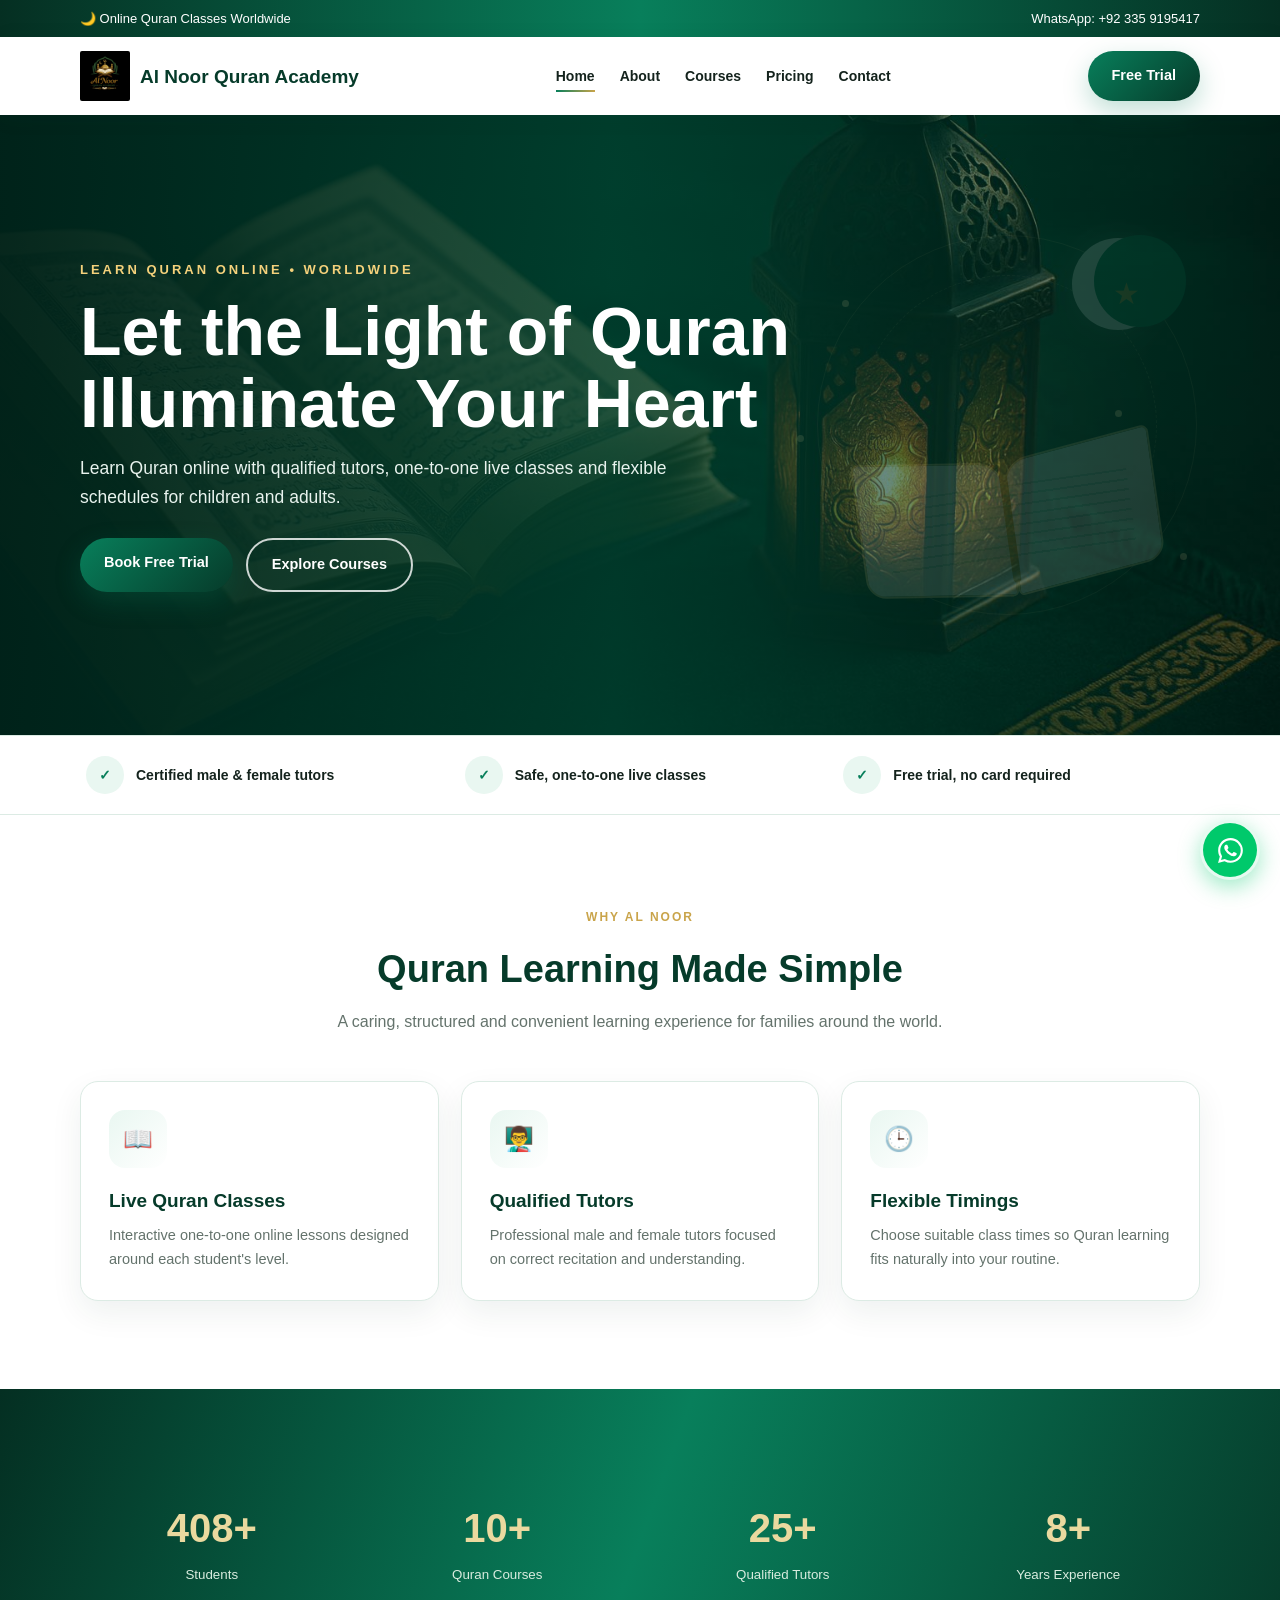
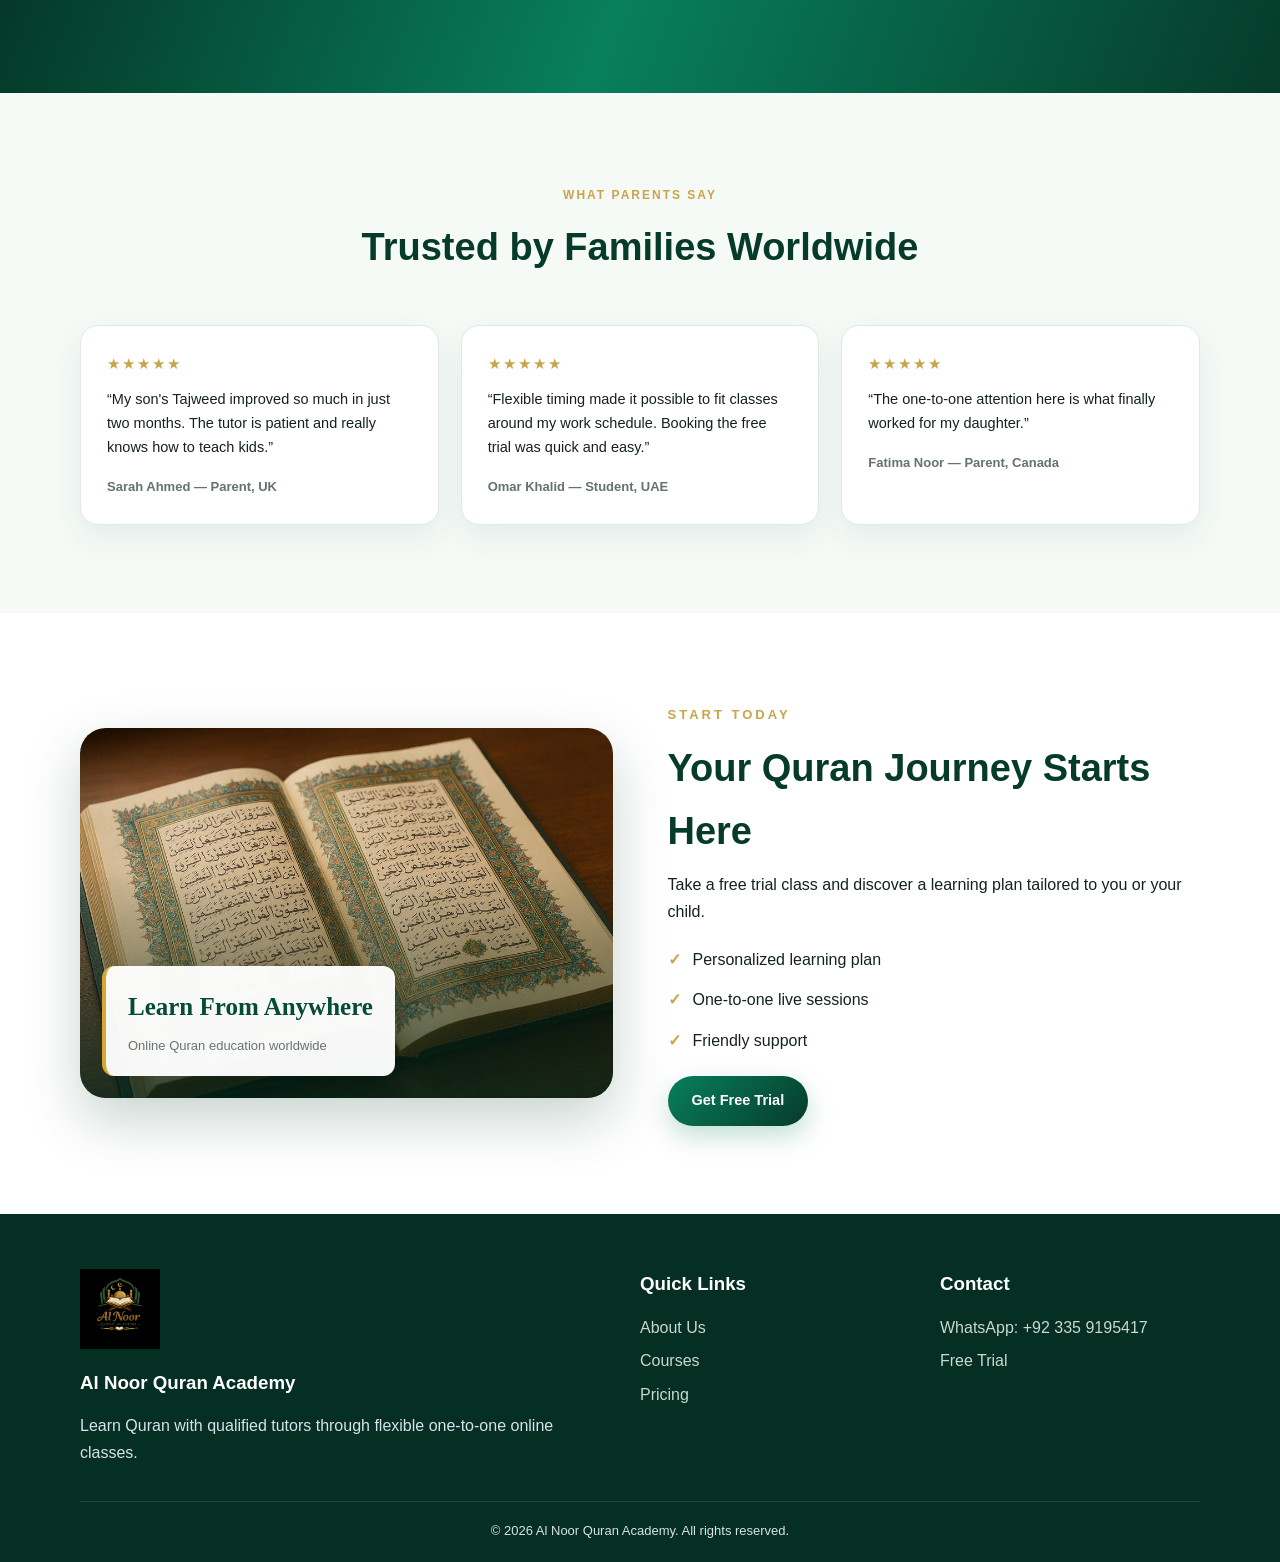
==== commit e09987d5: "Update index.html" ====
--- a/index.html
+++ b/index.html
@@ -197,7 +197,7 @@
   <div class="container split">
     <div class="visual reveal">
       <div class="quran-photo-wrap visual-photo-card">
-        <img src="quran-learning.jpg"
+        <img src="quran-learning.jfif"
           class="quran-learning-photo"
           alt="Holy Quran pages for online Quran learning"
           loading="lazy">
--- a/style.css
+++ b/style.css
@@ -1,1223 +1,1601 @@
-:root{
-  --green-deep:#063b2a;
-  --green:#087f5b;
-  --green-2:#00b878;
-  --cream:#f5faf7;
-  --gold:#c9a44a;
-  --light-gold:#ead99f;
-  --dark:#14231d;
-  --gray:#64736c;
-  --border:#dcebe4;
-  --white:#fff;
-}
-
-*{
-  box-sizing:border-box;
-  margin:0;
-  padding:0;
-}
-
-html{
-  scroll-behavior:smooth;
-}
-
-body{
-  font-family:Arial,Helvetica,sans-serif;
-  color:var(--dark);
-  background:#fff;
-  line-height:1.65;
-  overflow-x:hidden;
-}
-
-a{
-  text-decoration:none;
-  color:inherit;
-}
-
-.container{
-  width:min(1120px,92%);
-  margin:auto;
+
+:root {
+  --green-deep: #063b2a;
+  --green: #087f5b;
+  --green-2: #00b878;
+  --cream: #f5faf7;
+  --gold: #c9a44a;
+  --light-gold: #ead99f;
+  --dark: #14231d;
+  --gray: #64736c;
+  --border: #dcebe4;
+  --white: #fff;
+}
+
+* {
+  box-sizing: border-box;
+  margin: 0;
+  padding: 0;
+}
+
+html {
+  scroll-behavior: smooth;
+}
+
+body {
+  font-family: Arial, Helvetica, sans-serif;
+  color: var(--dark);
+  background: #fff;
+  line-height: 1.65;
+  overflow-x: hidden;
+}
+
+a {
+  text-decoration: none;
+  color: inherit;
+}
+
+.container {
+  width: min(1120px, 92%);
+  margin: auto;
 }
 
 /* TOP BAR */
 
-.top{
-  background:linear-gradient(
+.top {
+  background: linear-gradient(90deg, #052f22, var(--green), #052f22);
+  color: #fff;
+  font-size: 13px;
+  padding: 8px 0;
+}
+
+.top .container {
+  display: flex;
+  justify-content: space-between;
+  gap: 15px;
+  flex-wrap: wrap;
+}
+
+/* NAVIGATION */
+
+nav {
+  position: sticky;
+  top: 0;
+  z-index: 50;
+  background: rgba(255,255,255,.96);
+  backdrop-filter: blur(10px);
+  box-shadow: 0 3px 20px rgba(6,59,42,.08);
+}
+
+.navin {
+  min-height: 78px;
+  display: flex;
+  align-items: center;
+  justify-content: space-between;
+  gap: 25px;
+}
+
+.logo {
+  display: inline-flex;
+  align-items: center;
+  gap: 10px;
+  font-weight: 800;
+  color: var(--green-deep);
+  font-size: 19px;
+}
+
+.brand-logo {
+  width: 50px;
+  height: 50px;
+  object-fit: contain;
+  display: block;
+  border-radius: 2px;
+}
+
+.links {
+  display: flex;
+  gap: 25px;
+  align-items: center;
+}
+
+.links a {
+  font-weight: 700;
+  font-size: 14px;
+  position: relative;
+  padding: 4px 0;
+}
+
+.links a:after {
+  content: "";
+  position: absolute;
+  left: 0;
+  bottom: 0;
+  width: 0;
+  height: 2px;
+  background: linear-gradient(90deg, var(--green), var(--gold));
+  transition: width .3s;
+}
+
+.links a:hover:after,
+.links a.active:after {
+  width: 100%;
+}
+
+.links a:hover {
+  color: var(--green);
+}
+
+.menu {
+  display: none;
+  font-size: 28px;
+  cursor: pointer;
+  color: var(--green-deep);
+}
+
+/* BUTTONS */
+
+.btn {
+  display: inline-block;
+  padding: 13px 24px;
+  border-radius: 30px;
+  background: linear-gradient(135deg, var(--green), var(--green-deep));
+  color: #fff;
+  font-weight: 800;
+  border: 0;
+  cursor: pointer;
+  font-size: 14.5px;
+  box-shadow: 0 10px 26px rgba(8,127,91,.25);
+  transition: transform .3s, box-shadow .3s;
+}
+
+.btn:hover {
+  transform: translateY(-3px);
+  box-shadow: 0 14px 30px rgba(8,127,91,.32);
+}
+
+.btn.alt {
+  background: transparent;
+  color: #fff;
+  border: 2px solid rgba(255,255,255,.8);
+  box-shadow: none;
+}
+
+.btn.alt:hover {
+  background: #fff;
+  color: var(--green-deep);
+}
+
+/* HOME HERO */
+
+.hero {
+  min-height: 620px;
+  display: grid;
+  place-items: center;
+  position: relative;
+  overflow: hidden;
+  background: linear-gradient(120deg, #042f22, #087f5b 65%, #0a6b4b);
+}
+
+.hero-inner {
+  position: relative;
+  z-index: 3;
+  color: #fff;
+  padding: 85px 0;
+}
+
+.hero-copy {
+  max-width: 720px;
+}
+
+.eyebrow {
+  color: var(--light-gold);
+  text-transform: uppercase;
+  letter-spacing: 3px;
+  font-weight: 800;
+  font-size: 13px;
+}
+
+.hero h1 {
+  font-size: clamp(42px, 5.8vw, 68px);
+  line-height: 1.06;
+  max-width: 780px;
+  margin: 15px 0;
+}
+
+.hero p {
+  max-width: 650px;
+  font-size: 17.5px;
+  color: #e8f3ee;
+  margin-bottom: 26px;
+}
+
+.actions {
+  display: flex;
+  gap: 13px;
+  flex-wrap: wrap;
+}
+
+/* ANIMATED HERO ART */
+
+.hero-art {
+  position: absolute;
+  right: 3%;
+  top: 50%;
+  width: 470px;
+  height: 470px;
+  transform: translateY(-50%);
+  z-index: 2;
+  pointer-events: none;
+}
+
+.glow {
+  position: absolute;
+  inset: 30px;
+  border-radius: 50%;
+  background: radial-gradient(circle, rgba(234,217,159,.18), transparent 65%);
+  animation: pulse 4s ease-in-out infinite;
+}
+
+.ring {
+  position: absolute;
+  inset: 45px;
+  border: 1px solid rgba(234,217,159,.35);
+  border-radius: 50%;
+  animation: spin 18s linear infinite;
+}
+
+.ring.r2 {
+  inset: 85px;
+  border-style: dashed;
+  animation-direction: reverse;
+  animation-duration: 24s;
+}
+
+.crescent {
+  position: absolute;
+  right: 78px;
+  top: 48px;
+  width: 92px;
+  height: 92px;
+  border-radius: 50%;
+  background: #fff;
+  box-shadow: 0 0 35px rgba(255,255,255,.25);
+  animation: float 5s ease-in-out infinite;
+}
+
+.crescent:after {
+  content: "";
+  position: absolute;
+  left: 22px;
+  top: -3px;
+  width: 92px;
+  height: 92px;
+  border-radius: 50%;
+  background: var(--green);
+}
+
+.star {
+  position: absolute;
+  right: 102px;
+  top: 79px;
+  color: var(--gold);
+  font-size: 30px;
+  z-index: 2;
+  animation: twinkle 2.5s ease-in-out infinite;
+}
+
+.book {
+  position: absolute;
+  left: 80px;
+  bottom: 72px;
+  width: 310px;
+  height: 165px;
+  transform: rotate(-8deg);
+  animation: bookFloat 5s ease-in-out infinite;
+}
+
+.page {
+  position: absolute;
+  bottom: 0;
+  width: 150px;
+  height: 135px;
+  background: linear-gradient(145deg, #fff, #f4eee0);
+  border: 2px solid #d4bd82;
+  border-radius: 8px 25px 6px 18px;
+  box-shadow: 0 15px 35px rgba(0,0,0,.2);
+}
+
+.page.left {
+  left: 5px;
+  transform: skewY(7deg);
+}
+
+.page.right {
+  right: 5px;
+  transform: skewY(-7deg);
+  border-radius: 25px 8px 18px 6px;
+}
+
+.spine {
+  position: absolute;
+  left: 50%;
+  bottom: 5px;
+  width: 8px;
+  height: 125px;
+  background: #b58b38;
+  transform: translateX(-50%);
+  z-index: 2;
+  border-radius: 5px;
+}
+
+.book-lines {
+  position: absolute;
+  left: 32px;
+  right: 32px;
+  bottom: 28px;
+  height: 75px;
+  background: repeating-linear-gradient(
+    to bottom,
+    rgba(8,127,91,.35) 0 2px,
+    transparent 2px 10px
+  );
+  z-index: 3;
+  opacity: .7;
+}
+
+.spark {
+  position: absolute;
+  width: 7px;
+  height: 7px;
+  border-radius: 50%;
+  background: var(--light-gold);
+  animation: drift 5s ease-in-out infinite;
+}
+
+.s1 { left: 70px; top: 110px; }
+.s2 { left: 25px; top: 245px; animation-delay: 1s; }
+.s3 { right: 55px; bottom: 100px; animation-delay: 2s; }
+.s4 { right: 120px; top: 220px; animation-delay: 3s; }
+
+/* ANIMATIONS */
+
+@keyframes float {
+  50% { transform: translateY(-12px); }
+}
+
+@keyframes bookFloat {
+  50% { transform: rotate(-5deg) translateY(-10px); }
+}
+
+@keyframes spin {
+  to { transform: rotate(360deg); }
+}
+
+@keyframes pulse {
+  50% {
+    transform: scale(1.08);
+    opacity: .7;
+  }
+}
+
+@keyframes twinkle {
+  50% {
+    transform: scale(1.25);
+    opacity: .55;
+  }
+}
+
+@keyframes drift {
+  0%, 100% {
+    transform: translateY(0);
+    opacity: .3;
+  }
+  50% {
+    transform: translateY(-24px);
+    opacity: 1;
+  }
+}
+
+/* GENERAL SECTIONS */
+
+.section {
+  padding: 88px 0;
+}
+
+.section.altbg {
+  background: var(--cream);
+}
+
+.heading {
+  text-align: center;
+  margin-bottom: 46px;
+}
+
+.heading span {
+  color: var(--gold);
+  font-weight: 800;
+  text-transform: uppercase;
+  letter-spacing: 2px;
+  font-size: 12px;
+}
+
+.heading h2 {
+  font-size: 38px;
+  color: var(--green-deep);
+  margin: 8px 0;
+}
+
+.heading p {
+  max-width: 680px;
+  margin: auto;
+  color: var(--gray);
+}
+
+/* CARDS AND GRIDS */
+
+.grid {
+  display: grid;
+  grid-template-columns: repeat(3, 1fr);
+  gap: 22px;
+}
+
+.card {
+  background: #fff;
+  border: 1px solid var(--border);
+  border-radius: 18px;
+  padding: 28px;
+  box-shadow: 0 12px 32px rgba(6,59,42,.07);
+  transition: transform .35s, box-shadow .35s;
+}
+
+.card:hover {
+  transform: translateY(-7px);
+  box-shadow: 0 20px 42px rgba(6,59,42,.13);
+}
+
+.icon {
+  width: 58px;
+  height: 58px;
+  border-radius: 16px;
+  display: grid;
+  place-items: center;
+  background: linear-gradient(135deg, #e9f7f1, #fff);
+  color: var(--green);
+  font-size: 24px;
+  font-weight: 900;
+  margin-bottom: 17px;
+}
+
+.card h3 {
+  color: var(--green-deep);
+  font-size: 19px;
+  margin-bottom: 8px;
+}
+
+.card p {
+  color: var(--gray);
+  font-size: 14.5px;
+}
+
+/* TRUST STRIP */
+
+.trust {
+  background: #fff;
+  border-top: 1px solid var(--border);
+  border-bottom: 1px solid var(--border);
+}
+
+.trust .grid {
+  grid-template-columns: repeat(3, 1fr);
+  gap: 16px;
+}
+
+.trust-item {
+  display: flex;
+  align-items: center;
+  gap: 12px;
+  padding: 20px 6px;
+}
+
+.trust-item .tick {
+  width: 38px;
+  height: 38px;
+  flex: 0 0 38px;
+  border-radius: 50%;
+  background: #e9f7f1;
+  color: var(--green);
+  display: grid;
+  place-items: center;
+  font-weight: 900;
+}
+
+.trust-item span {
+  font-size: 14px;
+  color: var(--dark);
+  font-weight: 600;
+}
+
+/* SPLIT LAYOUT AND ANIMATED QURAN ART */
+
+.split {
+  display: grid;
+  grid-template-columns: 1fr 1fr;
+  gap: 55px;
+  align-items: center;
+}
+
+.visual {
+  min-height: 360px;
+  border-radius: 26px;
+  background: linear-gradient(145deg, var(--green-deep), var(--green));
+  display: grid;
+  place-items: center;
+  color: #fff;
+  box-shadow: 0 22px 55px rgba(6,59,42,.22);
+  overflow: hidden;
+  position: relative;
+}
+
+.animated-scene {
+  width: 100%;
+  height: 360px;
+  position: relative;
+  background:
+    radial-gradient(circle at 75% 25%, rgba(234,217,159,.2), transparent 25%),
+    linear-gradient(145deg, #063b2a, #087f5b);
+}
+
+.animated-scene:before {
+  content: "";
+  position: absolute;
+  inset: 0;
+  background: repeating-linear-gradient(
     90deg,
-    #052f22,
-    var(--green),
-    #052f22
+    transparent 0 78px,
+    rgba(255,255,255,.035) 79px 80px
   );
-  color:#fff;
-  font-size:13px;
-  padding:8px 0;
-}
-
-.top .container{
-  display:flex;
-  justify-content:space-between;
-  gap:15px;
-  flex-wrap:wrap;
-}
-
-/* NAVIGATION */
-
-nav{
-  position:sticky;
-  top:0;
-  z-index:50;
-  background:rgba(255,255,255,.96);
-  backdrop-filter:blur(10px);
-  box-shadow:0 3px 20px rgba(6,59,42,.08);
-}
-
-.navin{
-  min-height:78px;
-  display:flex;
-  align-items:center;
-  justify-content:space-between;
-  gap:25px;
-}
-
-.logo{
-  display:inline-flex;
-  align-items:center;
-  gap:10px;
-  font-weight:800;
-  color:var(--green-deep);
-  font-size:19px;
-}
-
-.brand-logo{
-  width:50px;
-  height:50px;
-  object-fit:contain;
-  display:block;
-  border-radius:2px;
-}
-
-.links{
-  display:flex;
-  gap:25px;
-  align-items:center;
-}
-
-.links a{
-  font-weight:700;
-  font-size:14px;
-  position:relative;
-  padding:4px 0;
-}
-
-.links a:after{
-  content:"";
-  position:absolute;
-  left:0;
-  bottom:0;
-  width:0;
-  height:2px;
-  background:linear-gradient(
-    90deg,
-    var(--green),
-    var(--gold)
+  opacity: .8;
+}
+
+.scene-crescent {
+  position: absolute;
+  right: 65px;
+  top: 48px;
+  width: 74px;
+  height: 74px;
+  border-radius: 50%;
+  background: #fff;
+  box-shadow: 0 0 30px rgba(255,255,255,.25);
+  animation: float 4s ease-in-out infinite;
+}
+
+.scene-crescent:after {
+  content: "";
+  position: absolute;
+  left: 18px;
+  top: -2px;
+  width: 74px;
+  height: 74px;
+  border-radius: 50%;
+  background: #075b42;
+}
+
+.scene-book {
+  position: absolute;
+  left: 50%;
+  bottom: 55px;
+  width: 260px;
+  height: 130px;
+  transform: translateX(-50%) rotate(-5deg);
+  animation: bookFloat 4.5s ease-in-out infinite;
+}
+
+.scene-page {
+  position: absolute;
+  bottom: 0;
+  width: 126px;
+  height: 105px;
+  background: #fff8e9;
+  border: 2px solid #d4bd82;
+}
+
+.scene-page.l {
+  left: 4px;
+  transform: skewY(7deg);
+  border-radius: 7px 20px 5px 15px;
+}
+
+.scene-page.r {
+  right: 4px;
+  transform: skewY(-7deg);
+  border-radius: 20px 7px 15px 5px;
+}
+
+.scene-spine {
+  position: absolute;
+  left: 50%;
+  bottom: 3px;
+  width: 7px;
+  height: 100px;
+  background: #b58b38;
+  transform: translateX(-50%);
+  z-index: 2;
+}
+
+.scene-text {
+  position: absolute;
+  left: 30px;
+  right: 30px;
+  bottom: 20px;
+  height: 60px;
+  background: repeating-linear-gradient(
+    to bottom,
+    rgba(8,127,91,.4) 0 2px,
+    transparent 2px 9px
   );
-  transition:width .3s;
-}
-
-.links a:hover:after,
-.links a.active:after{
-  width:100%;
-}
-
-.links a:hover{
-  color:var(--green);
-}
-
-.menu{
-  display:none;
-  font-size:28px;
-  cursor:pointer;
-  color:var(--green-deep);
-}
-
-/* BUTTON */
-
-.btn{
-  display:inline-block;
-  padding:13px 24px;
-  border-radius:30px;
-  background:linear-gradient(
-    135deg,
-    var(--green),
-    var(--green-deep)
-  );
-  color:#fff;
-  font-weight:800;
-  border:0;
-  cursor:pointer;
-  font-size:14.5px;
-  box-shadow:0 10px 26px rgba(8,127,91,.25);
-  transition:
-    transform .3s,
-    box-shadow .3s;
-}
-
-.btn:hover{
-  transform:translateY(-3px);
-  box-shadow:0 14px 30px rgba(8,127,91,.32);
-}
-
-.btn.alt{
-  background:transparent;
-  color:#fff;
-  border:2px solid rgba(255,255,255,.8);
-  box-shadow:none;
-}
-
-.btn.alt:hover{
-  background:#fff;
-  color:var(--green-deep);
-}
-
-/* HERO */
-
-.hero{
-  min-height:620px;
-  display:grid;
-  place-items:center;
-  position:relative;
-  overflow:hidden;
-  background:linear-gradient(
-    120deg,
-    #042f22,
-    #087f5b 65%,
-    #0a6b4b
-  );
-}
-
-.hero-inner{
-  position:relative;
-  z-index:3;
-  color:#fff;
-  padding:85px 0;
-}
-
-.hero-copy{
-  max-width:720px;
-}
-
-.eyebrow{
-  color:var(--light-gold);
-  text-transform:uppercase;
-  letter-spacing:3px;
-  font-weight:800;
-  font-size:13px;
-}
-
-.hero h1{
-  font-size:clamp(42px,5.8vw,68px);
-  line-height:1.06;
-  max-width:780px;
-  margin:15px 0;
-}
-
-.hero p{
-  max-width:650px;
-  font-size:17.5px;
-  color:#e8f3ee;
-  margin-bottom:26px;
-}
-
-.actions{
-  display:flex;
-  gap:13px;
-  flex-wrap:wrap;
-}
-
-/* ANIMATED HERO */
-
-.hero-art{
-  position:absolute;
-  right:3%;
-  top:50%;
-  width:470px;
-  height:470px;
-  transform:translateY(-50%);
-  z-index:2;
-  pointer-events:none;
-}
-
-.glow{
-  position:absolute;
-  inset:30px;
-  border-radius:50%;
-  background:
-    radial-gradient(
-      circle,
-      rgba(234,217,159,.18),
-      transparent 65%
-    );
-  animation:pulse 4s ease-in-out infinite;
-}
-
-.ring{
-  position:absolute;
-  inset:45px;
-  border:1px solid rgba(234,217,159,.35);
-  border-radius:50%;
-  animation:spin 18s linear infinite;
-}
-
-.ring.r2{
-  inset:85px;
-  border-style:dashed;
-  animation-direction:reverse;
-  animation-duration:24s;
-}
-
-.crescent{
-  position:absolute;
-  right:78px;
-  top:48px;
-  width:92px;
-  height:92px;
-  border-radius:50%;
-  background:#fff;
-  box-shadow:0 0 35px rgba(255,255,255,.25);
-  animation:float 5s ease-in-out infinite;
-}
-
-.crescent:after{
-  content:"";
-  position:absolute;
-  left:22px;
-  top:-3px;
-  width:92px;
-  height:92px;
-  border-radius:50%;
-  background:var(--green);
-}
-
-.star{
-  position:absolute;
-  right:102px;
-  top:79px;
-  color:var(--gold);
-  font-size:30px;
-  z-index:2;
-  animation:twinkle 2.5s ease-in-out infinite;
-}
-
-.book{
-  position:absolute;
-  left:80px;
-  bottom:72px;
-  width:310px;
-  height:165px;
-  transform:rotate(-8deg);
-  animation:bookFloat 5s ease-in-out infinite;
-}
-
-.page{
-  position:absolute;
-  bottom:0;
-  width:150px;
-  height:135px;
-  background:linear-gradient(145deg,#fff,#f4eee0);
-  border:2px solid #d4bd82;
-  border-radius:8px 25px 6px 18px;
-  box-shadow:0 15px 35px rgba(0,0,0,.2);
-}
-
-.page.left{
-  left:5px;
-  transform:skewY(7deg);
-}
-
-.page.right{
-  right:5px;
-  transform:skewY(-7deg);
-  border-radius:25px 8px 18px 6px;
-}
-
-.spine{
-  position:absolute;
-  left:50%;
-  bottom:5px;
-  width:8px;
-  height:125px;
-  background:#b58b38;
-  transform:translateX(-50%);
-  z-index:2;
-  border-radius:5px;
-}
-
-.book-lines{
-  position:absolute;
-  left:32px;
-  right:32px;
-  bottom:28px;
-  height:75px;
-  background:
-    repeating-linear-gradient(
-      to bottom,
-      rgba(8,127,91,.35) 0 2px,
-      transparent 2px 10px
-    );
-  z-index:3;
-  opacity:.7;
-}
-
-.spark{
-  position:absolute;
-  width:7px;
-  height:7px;
-  border-radius:50%;
-  background:var(--light-gold);
-  animation:drift 5s ease-in-out infinite;
-}
-
-.s1{
-  left:70px;
-  top:110px;
-}
-
-.s2{
-  left:25px;
-  top:245px;
-  animation-delay:1s;
-}
-
-.s3{
-  right:55px;
-  bottom:100px;
-  animation-delay:2s;
-}
-
-.s4{
-  right:120px;
-  top:220px;
-  animation-delay:3s;
-}
-
-/* ANIMATIONS */
-
-@keyframes float{
-  50%{
-    transform:translateY(-12px);
-  }
-}
-
-@keyframes bookFloat{
-  50%{
-    transform:rotate(-5deg) translateY(-10px);
-  }
-}
-
-@keyframes spin{
-  to{
-    transform:rotate(360deg);
-  }
-}
-
-@keyframes pulse{
-  50%{
-    transform:scale(1.08);
-    opacity:.7;
-  }
-}
-
-@keyframes twinkle{
-  50%{
-    transform:scale(1.25);
-    opacity:.55;
-  }
-}
-
-@keyframes drift{
-  0%,100%{
-    transform:translateY(0);
-    opacity:.3;
-  }
-
-  50%{
-    transform:translateY(-24px);
-    opacity:1;
-  }
-}
-
-/* SECTIONS */
-
-.section{
-  padding:88px 0;
-}
-
-.section.altbg{
-  background:var(--cream);
-}
-
-.heading{
-  text-align:center;
-  margin-bottom:46px;
-}
-
-.heading span{
-  color:var(--gold);
-  font-weight:800;
-  text-transform:uppercase;
-  letter-spacing:2px;
-  font-size:12px;
-}
-
-.heading h2{
-  font-size:38px;
-  color:var(--green-deep);
-  margin:8px 0;
-}
-
-.heading p{
-  max-width:680px;
-  margin:auto;
-  color:var(--gray);
-}
-
-.grid{
-  display:grid;
-  grid-template-columns:repeat(3,1fr);
-  gap:22px;
-}
-
-.card{
-  background:#fff;
-  border:1px solid var(--border);
-  border-radius:18px;
-  padding:28px;
-  box-shadow:0 12px 32px rgba(6,59,42,.07);
-  transition:
-    transform .35s,
-    box-shadow .35s;
-}
-
-.card:hover{
-  transform:translateY(-7px);
-  box-shadow:0 20px 42px rgba(6,59,42,.13);
-}
-
-.icon{
-  width:58px;
-  height:58px;
-  border-radius:16px;
-  display:grid;
-  place-items:center;
-  background:linear-gradient(
-    135deg,
-    #e9f7f1,
-    #fff
-  );
-  color:var(--green);
-  font-size:24px;
-  font-weight:900;
-  margin-bottom:17px;
-}
-
-.card h3{
-  color:var(--green-deep);
-  font-size:19px;
-  margin-bottom:8px;
-}
-
-.card p{
-  color:var(--gray);
-  font-size:14.5px;
-}
-
-/* TRUST */
-
-.trust{
-  background:#fff;
-  border-top:1px solid var(--border);
-  border-bottom:1px solid var(--border);
-}
-
-.trust .grid{
-  grid-template-columns:repeat(3,1fr);
-  gap:16px;
-}
-
-.trust-item{
-  display:flex;
-  align-items:center;
-  gap:12px;
-  padding:20px 6px;
-}
-
-.trust-item .tick{
-  width:38px;
-  height:38px;
-  flex:0 0 38px;
-  border-radius:50%;
-  background:#e9f7f1;
-  color:var(--green);
-  display:grid;
-  place-items:center;
-  font-weight:900;
-}
-
-.trust-item span{
-  font-size:14px;
-  color:var(--dark);
-  font-weight:600;
-}
-
-/* SPLIT / VISUAL */
-
-.split{
-  display:grid;
-  grid-template-columns:1fr 1fr;
-  gap:55px;
-  align-items:center;
-}
-
-.visual{
-  min-height:360px;
-  border-radius:26px;
-  background:
-    linear-gradient(
-      145deg,
-      var(--green-deep),
-      var(--green)
-    );
-  display:grid;
-  place-items:center;
-  color:#fff;
-  box-shadow:0 22px 55px rgba(6,59,42,.22);
-  overflow:hidden;
-  position:relative;
-}
-
-.animated-scene{
-  width:100%;
-  height:360px;
-  position:relative;
-  background:
-    radial-gradient(
-      circle at 75% 25%,
-      rgba(234,217,159,.2),
-      transparent 25%
-    ),
-    linear-gradient(
-      145deg,
-      #063b2a,
-      #087f5b
-    );
-}
-
-.animated-scene:before{
-  content:"";
-  position:absolute;
-  inset:0;
-  background:
-    repeating-linear-gradient(
-      90deg,
-      transparent 0 78px,
-      rgba(255,255,255,.035) 79px 80px
-    );
-  opacity:.8;
-}
-
-.scene-crescent{
-  position:absolute;
-  right:65px;
-  top:48px;
-  width:74px;
-  height:74px;
-  border-radius:50%;
-  background:#fff;
-  box-shadow:0 0 30px rgba(255,255,255,.25);
-  animation:float 4s ease-in-out infinite;
-}
-
-.scene-crescent:after{
-  content:"";
-  position:absolute;
-  left:18px;
-  top:-2px;
-  width:74px;
-  height:74px;
-  border-radius:50%;
-  background:#075b42;
-}
-
-.scene-book{
-  position:absolute;
-  left:50%;
-  bottom:55px;
-  width:260px;
-  height:130px;
-  transform:translateX(-50%) rotate(-5deg);
-  animation:bookFloat 4.5s ease-in-out infinite;
-}
-
-.scene-page{
-  position:absolute;
-  bottom:0;
-  width:126px;
-  height:105px;
-  background:#fff8e9;
-  border:2px solid #d4bd82;
-}
-
-.scene-page.l{
-  left:4px;
-  transform:skewY(7deg);
-  border-radius:7px 20px 5px 15px;
-}
-
-.scene-page.r{
-  right:4px;
-  transform:skewY(-7deg);
-  border-radius:20px 7px 15px 5px;
-}
-
-.scene-spine{
-  position:absolute;
-  left:50%;
-  bottom:3px;
-  width:7px;
-  height:100px;
-  background:#b58b38;
-  transform:translateX(-50%);
-  z-index:2;
-}
-
-.scene-text{
-  position:absolute;
-  left:30px;
-  right:30px;
-  bottom:20px;
-  height:60px;
-  background:
-    repeating-linear-gradient(
-      to bottom,
-      rgba(8,127,91,.4) 0 2px,
-      transparent 2px 9px
-    );
-  z-index:3;
-}
-
-.scene-orbit{
-  position:absolute;
-  left:50%;
-  top:50%;
-  width:300px;
-  height:220px;
-  border:1px solid rgba(234,217,159,.3);
-  border-radius:50%;
-  transform:translate(-50%,-45%) rotate(-18deg);
-  animation:spin 15s linear infinite;
-}
-
-.list{
-  display:grid;
-  gap:14px;
-  margin:22px 0;
-}
-
-.list div{
-  display:flex;
-  gap:12px;
-  align-items:flex-start;
-}
-
-.check{
-  color:var(--gold);
-  font-weight:900;
+  z-index: 3;
+}
+
+.scene-orbit {
+  position: absolute;
+  left: 50%;
+  top: 50%;
+  width: 300px;
+  height: 220px;
+  border: 1px solid rgba(234,217,159,.3);
+  border-radius: 50%;
+  transform: translate(-50%,-45%) rotate(-18deg);
+  animation: spin 15s linear infinite;
+}
+
+.list {
+  display: grid;
+  gap: 14px;
+  margin: 22px 0;
+}
+
+.list div {
+  display: flex;
+  gap: 12px;
+  align-items: flex-start;
+}
+
+.check {
+  color: var(--gold);
+  font-weight: 900;
 }
 
 /* STATS */
 
-.stats{
-  background:
-    linear-gradient(
-      110deg,
-      #042f22,
-      var(--green),
-      var(--green-deep)
-    );
-  color:#fff;
-  position:relative;
-  overflow:hidden;
-}
-
-.stats .grid{
-  grid-template-columns:repeat(4,1fr);
-}
-
-.stat{
-  text-align:center;
-  padding:18px;
-}
-
-.num{
-  font-size:40px;
-  font-weight:900;
-  color:var(--light-gold);
-}
-
-.stat small{
-  color:#d9ecdf;
+.stats {
+  background: linear-gradient(110deg, #042f22, var(--green), var(--green-deep));
+  color: #fff;
+  position: relative;
+  overflow: hidden;
+}
+
+.stats .grid {
+  grid-template-columns: repeat(4, 1fr);
+}
+
+.stat {
+  text-align: center;
+  padding: 18px;
+}
+
+.num {
+  font-size: 40px;
+  font-weight: 900;
+  color: var(--light-gold);
+}
+
+.stat small {
+  color: #d9ecdf;
 }
 
 /* TUTORS */
 
-.tutor-card{
-  background:#fff;
-  border:1px solid var(--border);
-  border-radius:18px;
-  padding:26px;
-  text-align:center;
-  box-shadow:0 12px 32px rgba(6,59,42,.07);
-  transition:
-    transform .4s,
-    box-shadow .4s;
-}
-
-.tutor-card:hover{
-  transform:translateY(-8px);
-  box-shadow:0 20px 42px rgba(6,59,42,.13);
-}
-
-.tutor-avatar{
-  width:80px;
-  height:80px;
-  border-radius:50%;
-  margin:0 auto 16px;
-  background:
-    linear-gradient(
-      135deg,
-      var(--green),
-      var(--gold)
-    );
-  color:#fff;
-  font-weight:800;
-  font-size:24px;
-  display:grid;
-  place-items:center;
-  animation:float 4s ease-in-out infinite;
-}
-
-.tutor-card h3{
-  color:var(--green-deep);
-  font-size:18px;
-  margin-bottom:4px;
-}
-
-.tutor-role{
-  color:var(--gold);
-  font-weight:700;
-  font-size:13px;
-  text-transform:uppercase;
-  letter-spacing:1px;
-  margin-bottom:10px;
-}
-
-.tutor-card p{
-  color:var(--gray);
-  font-size:14px;
+.tutor-card {
+  background: #fff;
+  border: 1px solid var(--border);
+  border-radius: 18px;
+  padding: 26px;
+  text-align: center;
+  box-shadow: 0 12px 32px rgba(6,59,42,.07);
+  transition: transform .4s, box-shadow .4s;
+}
+
+.tutor-card:hover {
+  transform: translateY(-8px);
+  box-shadow: 0 20px 42px rgba(6,59,42,.13);
+}
+
+.tutor-avatar {
+  width: 80px;
+  height: 80px;
+  border-radius: 50%;
+  margin: 0 auto 16px;
+  background: linear-gradient(135deg, var(--green), var(--gold));
+  color: #fff;
+  font-weight: 800;
+  font-size: 24px;
+  display: grid;
+  place-items: center;
+  animation: float 4s ease-in-out infinite;
+}
+
+.tutor-card h3 {
+  color: var(--green-deep);
+  font-size: 18px;
+  margin-bottom: 4px;
+}
+
+.tutor-role {
+  color: var(--gold);
+  font-weight: 700;
+  font-size: 13px;
+  text-transform: uppercase;
+  letter-spacing: 1px;
+  margin-bottom: 10px;
+}
+
+.tutor-card p {
+  color: var(--gray);
+  font-size: 14px;
 }
 
 /* TESTIMONIALS */
 
-.testimonial-card{
-  background:#fff;
-  border:1px solid var(--border);
-  border-radius:18px;
-  padding:26px;
-  box-shadow:0 12px 32px rgba(6,59,42,.07);
-}
-
-.stars{
-  color:var(--gold);
-  font-size:15px;
-  margin-bottom:12px;
-  letter-spacing:2px;
-}
-
-.testimonial-card p.quote{
-  font-size:14.5px;
-  color:var(--dark);
-  margin-bottom:16px;
-}
-
-.testimonial-who{
-  font-size:13px;
-  color:var(--gray);
-  font-weight:700;
+.testimonial-card {
+  background: #fff;
+  border: 1px solid var(--border);
+  border-radius: 18px;
+  padding: 26px;
+  box-shadow: 0 12px 32px rgba(6,59,42,.07);
+}
+
+.stars {
+  color: var(--gold);
+  font-size: 15px;
+  margin-bottom: 12px;
+  letter-spacing: 2px;
+}
+
+.testimonial-card p.quote {
+  font-size: 14.5px;
+  color: var(--dark);
+  margin-bottom: 16px;
+}
+
+.testimonial-who {
+  font-size: 13px;
+  color: var(--gray);
+  font-weight: 700;
 }
 
 /* PRICING */
 
-.pricing{
-  border:2px solid #ead9a8;
-  text-align:center;
-  position:relative;
-}
-
-.pricing.popular{
-  border-color:var(--green);
-}
-
-.popular-label{
-  position:absolute;
-  top:-14px;
-  left:50%;
-  transform:translateX(-50%);
-  background:
-    linear-gradient(
-      135deg,
-      var(--green),
-      var(--green-deep)
-    );
-  color:#fff;
-  font-size:12px;
-  font-weight:800;
-  letter-spacing:1px;
-  padding:6px 16px;
-  border-radius:20px;
-}
-
-.price{
-  font-size:40px;
-  color:var(--green-deep);
-  font-weight:900;
-  margin:14px 0;
-}
-
-.price small{
-  font-size:14px;
-  color:var(--gray);
-  font-weight:500;
-}
-
-.pricing .list{
-  text-align:left;
+.pricing {
+  border: 2px solid #ead9a8;
+  text-align: center;
+  position: relative;
+}
+
+.pricing.popular {
+  border-color: var(--green);
+}
+
+.popular-label {
+  position: absolute;
+  top: -14px;
+  left: 50%;
+  transform: translateX(-50%);
+  background: linear-gradient(135deg, var(--green), var(--green-deep));
+  color: #fff;
+  font-size: 12px;
+  font-weight: 800;
+  letter-spacing: 1px;
+  padding: 6px 16px;
+  border-radius: 20px;
+}
+
+.price {
+  font-size: 40px;
+  color: var(--green-deep);
+  font-weight: 900;
+  margin: 14px 0;
+}
+
+.price small {
+  font-size: 14px;
+  color: var(--gray);
+  font-weight: 500;
+}
+
+.pricing .list {
+  text-align: left;
 }
 
 /* FAQ */
 
-.faq{
-  max-width:760px;
-  margin:0 auto;
-}
-
-.faq-item{
-  border:1px solid var(--border);
-  border-radius:14px;
-  margin-bottom:12px;
-  overflow:hidden;
-  background:#fff;
-}
-
-.faq-q{
-  display:flex;
-  justify-content:space-between;
-  align-items:center;
-  gap:16px;
-  padding:18px 22px;
-  cursor:pointer;
-  font-weight:700;
-  color:var(--green-deep);
-  font-size:15px;
-}
-
-.faq-q .plus{
-  font-size:20px;
-  color:var(--gold);
-  transition:transform .3s;
-  flex:0 0 auto;
-}
-
-.faq-item.open .faq-q .plus{
-  transform:rotate(45deg);
-}
-
-.faq-a{
-  max-height:0;
-  overflow:hidden;
-  transition:max-height .35s;
-}
-
-.faq-a p{
-  padding:0 22px 18px;
-  color:var(--gray);
-  font-size:14.5px;
-}
-
-.faq-item.open .faq-a{
-  max-height:220px;
-}
-
-/* FORM */
-
-.form{
-  display:grid;
-  gap:15px;
+.faq {
+  max-width: 760px;
+  margin: 0 auto;
+}
+
+.faq-item {
+  border: 1px solid var(--border);
+  border-radius: 14px;
+  margin-bottom: 12px;
+  overflow: hidden;
+  background: #fff;
+}
+
+.faq-q {
+  display: flex;
+  justify-content: space-between;
+  align-items: center;
+  gap: 16px;
+  padding: 18px 22px;
+  cursor: pointer;
+  font-weight: 700;
+  color: var(--green-deep);
+  font-size: 15px;
+}
+
+.faq-q .plus {
+  font-size: 20px;
+  color: var(--gold);
+  transition: transform .3s;
+  flex: 0 0 auto;
+}
+
+.faq-item.open .faq-q .plus {
+  transform: rotate(45deg);
+}
+
+.faq-a {
+  max-height: 0;
+  overflow: hidden;
+  transition: max-height .35s;
+}
+
+.faq-a p {
+  padding: 0 22px 18px;
+  color: var(--gray);
+  font-size: 14.5px;
+}
+
+.faq-item.open .faq-a {
+  max-height: 220px;
+}
+
+/* ADMISSION FORM */
+
+.form {
+  display: grid;
+  gap: 15px;
 }
 
 .form input,
 .form select,
-.form textarea{
-  width:100%;
-  padding:14px 16px;
-  border:1px solid var(--border);
-  border-radius:10px;
-  font:inherit;
-  transition:
-    border-color .25s,
-    box-shadow .25s;
-}
-
-.form textarea{
-  min-height:120px;
+.form textarea {
+  width: 100%;
+  padding: 14px 16px;
+  border: 1px solid var(--border);
+  border-radius: 10px;
+  font: inherit;
+  transition: border-color .25s, box-shadow .25s;
+}
+
+.form textarea {
+  min-height: 120px;
 }
 
 .form input:focus,
 .form select:focus,
-.form textarea:focus{
-  border-color:var(--green);
-  box-shadow:
-    0 0 0 4px rgba(8,127,91,.1);
-  outline:none;
-}
-
-.form-note{
-  font-size:13px;
-  color:var(--gray);
-  margin-top:4px;
+.form textarea:focus {
+  border-color: var(--green);
+  box-shadow: 0 0 0 4px rgba(8,127,91,.1);
+  outline: none;
+}
+
+.form-note {
+  font-size: 13px;
+  color: var(--gray);
+  margin-top: 4px;
 }
 
 /* FOOTER */
 
-footer{
-  background:#042f22;
-  color:#d9e1eb;
-  padding:55px 0 20px;
-}
-
-.footgrid{
-  display:grid;
-  grid-template-columns:2fr 1fr 1fr;
-  gap:40px;
-}
-
-.footgrid h3{
-  color:#fff;
-  margin-bottom:15px;
-}
-
-.footgrid a{
-  display:block;
-  margin:7px 0;
-  color:#c9d8d0;
-}
-
-.footgrid a:hover{
-  color:var(--light-gold);
-}
-
-.footer-logo{
-  width:80px;
-  height:80px;
-  object-fit:contain;
-  margin-bottom:10px;
-}
-
-.copy{
-  text-align:center;
-  border-top:1px solid rgba(255,255,255,.1);
-  margin-top:35px;
-  padding-top:18px;
-  font-size:13px;
-}
-
-/* WHATSAPP FLOAT */
-
-.wa{
-  position:fixed;
-  right:22px;
-  bottom:22px;
-  z-index:60;
-  width:60px;
-  height:60px;
-  border-radius:50%;
-  display:grid;
-  place-items:center;
-  background:#25D366;
-  box-shadow:0 10px 28px rgba(37,211,102,.35);
-  border:3px solid rgba(255,255,255,.95);
-  transition:
-    transform .3s,
-    box-shadow .3s;
-  animation:waPulse 2.2s ease-in-out infinite;
-}
-
-.wa img{
-  width:34px;
-  height:34px;
-  display:block;
-}
-
-.wa:hover{
-  transform:translateY(-4px) scale(1.04);
-}
-
-@keyframes waPulse{
-
-  0%,100%{
-    box-shadow:
-      0 10px 28px rgba(37,211,102,.35),
-      0 0 0 0 rgba(37,211,102,.3);
-  }
-
-  50%{
-    box-shadow:
-      0 10px 28px rgba(37,211,102,.35),
-      0 0 0 10px rgba(37,211,102,0);
-  }
-
+footer {
+  background: #042f22;
+  color: #d9e1eb;
+  padding: 55px 0 20px;
+}
+
+.footgrid {
+  display: grid;
+  grid-template-columns: 2fr 1fr 1fr;
+  gap: 40px;
+}
+
+.footgrid h3 {
+  color: #fff;
+  margin-bottom: 15px;
+}
+
+.footgrid a {
+  display: block;
+  margin: 7px 0;
+  color: #c9d8d0;
+}
+
+.footgrid a:hover {
+  color: var(--light-gold);
+}
+
+.footer-logo {
+  width: 80px;
+  height: 80px;
+  object-fit: contain;
+  margin-bottom: 10px;
+}
+
+.copy {
+  text-align: center;
+  border-top: 1px solid rgba(255,255,255,.1);
+  margin-top: 35px;
+  padding-top: 18px;
+  font-size: 13px;
+}
+
+/* WHATSAPP FLOATING BUTTON BASE */
+
+.wa {
+  position: fixed;
+  right: 22px;
+  bottom: 22px;
+  z-index: 60;
+  width: 60px;
+  height: 60px;
+  border-radius: 50%;
+  display: grid;
+  place-items: center;
+  background: #25D366;
+  box-shadow: 0 10px 28px rgba(37,211,102,.35);
+  border: 3px solid rgba(255,255,255,.95);
+  transition: transform .3s, box-shadow .3s;
+  animation: waPulse 2.2s ease-in-out infinite;
+}
+
+.wa img {
+  width: 34px;
+  height: 34px;
+  display: block;
+}
+
+.wa:hover {
+  transform: translateY(-4px) scale(1.04);
+}
+
+@keyframes waPulse {
+  0%, 100% {
+    box-shadow: 0 10px 28px rgba(37,211,102,.35),
+                0 0 0 0 rgba(37,211,102,.3);
+  }
+  50% {
+    box-shadow: 0 10px 28px rgba(37,211,102,.35),
+                0 0 0 10px rgba(37,211,102,0);
+  }
 }
 
 /* SCROLL REVEAL */
 
-.reveal{
-  opacity:0;
-  transform:translateY(28px);
-  transition:
-    opacity .7s,
-    transform .7s;
-}
-
-.reveal.show{
-  opacity:1;
-  transform:none;
-}
-
-.hero .reveal{
-  opacity:1;
-  transform:none;
+.reveal {
+  opacity: 0;
+  transform: translateY(28px);
+  transition: opacity .7s, transform .7s;
+}
+
+.reveal.show {
+  opacity: 1;
+  transform: none;
+}
+
+.hero .reveal {
+  opacity: 1;
+  transform: none;
 }
 
 /* TABLET */
 
-@media(max-width:950px){
-
-  .hero-art{
-    opacity:.3;
-    right:-100px;
-  }
-
-  .hero-copy{
-    position:relative;
-    z-index:4;
-  }
-
-  .grid{
-    grid-template-columns:repeat(2,1fr);
-  }
-
+@media (max-width: 950px) {
+  .hero-art {
+    opacity: .3;
+    right: -100px;
+  }
+
+  .hero-copy {
+    position: relative;
+    z-index: 4;
+  }
+
+  .grid {
+    grid-template-columns: repeat(2, 1fr);
+  }
 }
 
 /* MOBILE */
 
-@media(max-width:800px){
-
-  .links{
-    position:absolute;
-    top:78px;
-    left:0;
-    right:0;
-    background:#fff;
-    display:none;
-    flex-direction:column;
-    padding:22px;
-    box-shadow:0 10px 20px rgba(0,0,0,.08);
-  }
-
-  .links.open{
-    display:flex;
-  }
-
-  .menu{
-    display:block;
-  }
-
-  .navin>.btn{
-    display:none;
+@media (max-width: 800px) {
+  .links {
+    position: absolute;
+    top: 78px;
+    left: 0;
+    right: 0;
+    background: #fff;
+    display: none;
+    flex-direction: column;
+    padding: 22px;
+    box-shadow: 0 10px 20px rgba(0,0,0,.08);
+  }
+
+  .links.open {
+    display: flex;
+  }
+
+  .menu {
+    display: block;
+  }
+
+  .navin > .btn {
+    display: none;
   }
 
   .grid,
   .stats .grid,
   .trust .grid,
   .split,
-  .footgrid{
-    grid-template-columns:1fr;
-  }
-
-  .section{
-    padding:60px 0;
-  }
-
-  .hero{
-    min-height:620px;
-  }
-
-  .hero h1{
-    font-size:38px;
-  }
-
-  .hero p{
-    font-size:16px;
-  }
-
-  .hero-art{
-    width:400px;
-    height:400px;
-    right:-160px;
-    opacity:.25;
+  .footgrid {
+    grid-template-columns: 1fr;
+  }
+
+  .section {
+    padding: 60px 0;
+  }
+
+  .hero {
+    min-height: 620px;
+  }
+
+  .hero h1 {
+    font-size: 38px;
+  }
+
+  .hero p {
+    font-size: 16px;
+  }
+
+  .hero-art {
+    width: 400px;
+    height: 400px;
+    right: -160px;
+    opacity: .25;
   }
 
   .visual,
-  .animated-scene{
-    min-height:300px;
-    height:300px;
-  }
-
-  .top .container{
-    flex-direction:column;
-    text-align:center;
-  }
-
-  .logo{
-    font-size:17px;
-  }
-
-  .brand-logo{
-    width:46px;
-    height:46px;
-  }
-
+  .animated-scene {
+    min-height: 300px;
+    height: 300px;
+  }
+
+  .top .container {
+    flex-direction: column;
+    text-align: center;
+  }
+
+  .logo {
+    font-size: 17px;
+  }
+
+  .brand-logo {
+    width: 46px;
+    height: 46px;
+  }
 }
 
 /* REDUCED MOTION */
 
-@media(prefers-reduced-motion:reduce){
-
+@media (prefers-reduced-motion: reduce) {
   *,
   *:before,
-  *:after{
-    animation-duration:.01ms!important;
-    transition-duration:.01ms!important;
-    scroll-behavior:auto!important;
-  }
-
-}
+  *:after {
+    animation-duration: .01ms !important;
+    transition-duration: .01ms !important;
+    scroll-behavior: auto !important;
+  }
+}
+
+/* CONSISTENT TYPOGRAPHY */
+
+body {
+  font-family: Arial, Helvetica, sans-serif;
+}
+
+button,
+a,
+input,
+select,
+textarea {
+  -webkit-tap-highlight-color: transparent;
+}
+
+.card,
+.tutor-card,
+.testimonial-card {
+  border-radius: 18px;
+}
+
+img {
+  max-width: 100%;
+}
+
+/* Premium Quran hero and photo styles */
+
+.quran-hero {
+  position: relative;
+  min-height: 560px;
+  display: flex;
+  align-items: center;
+  overflow: hidden;
+  isolation: isolate;
+  background:
+    linear-gradient(
+      90deg,
+      rgba(0,39,29,.97) 0%,
+      rgba(0,66,47,.91) 42%,
+      rgba(0,45,32,.42) 100%
+    ),
+    url("quran-hero.jfif") center 55% / cover no-repeat;
+}
+
+.quran-hero-overlay {
+  position: absolute;
+  inset: 0;
+  z-index: -1;
+  background: radial-gradient(
+    circle at 78% 35%,
+    rgba(221,174,67,.13),
+    transparent 38%
+  );
+}
+
+.quran-hero-content {
+  position: relative;
+  z-index: 1;
+  width: 100%;
+  padding-top: 65px;
+  padding-bottom: 65px;
+  color: #fff;
+}
+
+.quran-eyebrow {
+  display: inline-block;
+  margin-bottom: 18px;
+  color: #f4d17b;
+  font-size: 13px;
+  font-weight: 800;
+  letter-spacing: 2px;
+}
+
+.quran-hero-content h1 {
+  max-width: 900px;
+  margin: 0 0 12px;
+  color: #fff;
+  font-family: Georgia, "Times New Roman", serif;
+  font-size: clamp(35px,5.2vw,70px);
+  font-weight: 700;
+  line-height: 1.1;
+  letter-spacing: 1px;
+  text-transform: uppercase;
+}
+
+.quran-hero-content h2 {
+  margin: 0;
+  color: #f2cf79;
+  font-family: Georgia, "Times New Roman", serif;
+  font-size: clamp(23px,3vw,39px);
+  font-weight: 600;
+  line-height: 1.3;
+}
+
+.quran-divider {
+  display: flex;
+  align-items: center;
+  gap: 15px;
+  width: min(390px,90%);
+  margin: 24px 0;
+  color: #e9bc54;
+  text-align: center;
+}
+
+.quran-divider:before,
+.quran-divider:after {
+  content: "";
+  flex: 1;
+  height: 1px;
+  background: rgba(236,200,112,.5);
+}
+
+.quran-divider span {
+  display: grid;
+  place-items: center;
+  width: 28px;
+  height: 24px;
+  background: #087453;
+  color: #ffdc83;
+}
+
+.quran-hero-text {
+  margin: 0 0 15px;
+  font-size: clamp(19px,2.3vw,27px);
+  font-weight: 750;
+  line-height: 1.55;
+}
+
+.quran-hero-description {
+  max-width: 560px;
+  margin: 0 0 28px;
+  color: rgba(255,255,255,.83);
+  font-size: 15px;
+  line-height: 1.8;
+}
+
+.quran-hero-buttons {
+  display: flex;
+  flex-wrap: wrap;
+  gap: 12px;
+}
+
+.quran-btn-outline,
+.quran-btn-gold {
+  display: inline-flex;
+  align-items: center;
+  justify-content: center;
+  min-height: 50px;
+  padding: 14px 20px;
+  border-radius: 9px;
+  font-size: 12px;
+  font-weight: 800;
+  text-decoration: none;
+  transition: transform .25s ease, background .25s ease;
+}
+
+.quran-btn-outline {
+  border: 1px solid rgba(255,255,255,.65);
+  background: rgba(255,255,255,.07);
+  color: #fff;
+}
+
+.quran-btn-gold {
+  border: 1px solid #d9a633;
+  background: #d9a633;
+  color: #fff;
+}
+
+.quran-btn-outline:hover,
+.quran-btn-gold:hover {
+  transform: translateY(-3px);
+}
+
+.quran-btn-gold:hover {
+  background: #bd8d25;
+}
+
+/* Quran photo card */
+
+.quran-photo-wrap {
+  position: relative;
+  min-height: 370px;
+  overflow: hidden;
+  border-radius: 24px;
+  background: #e9eee9;
+  box-shadow: 0 18px 45px rgba(0,40,28,.13);
+  isolation: isolate;
+}
+
+.quran-learning-photo {
+  position: absolute;
+  inset: 0;
+  width: 100%;
+  height: 100%;
+  display: block;
+  object-fit: cover;
+  object-position: center;
+  transition: transform .6s ease;
+}
+
+.quran-photo-wrap:hover .quran-learning-photo {
+  transform: scale(1.04);
+}
+
+.quran-photo-overlay {
+  position: absolute;
+  inset: 0;
+  z-index: 0;
+  background: linear-gradient(
+    to top,
+    rgba(0,37,27,.72),
+    transparent 62%
+  );
+  pointer-events: none;
+}
+
+.quran-photo-caption {
+  position: absolute;
+  z-index: 1;
+  left: 22px;
+  bottom: 22px;
+  max-width: calc(100% - 44px);
+  padding: 20px 22px;
+  border-left: 4px solid #d9a633;
+  border-radius: 12px;
+  background: rgba(255,255,255,.96);
+  box-shadow: 0 8px 25px rgba(0,0,0,.12);
+}
+
+.quran-photo-caption h3 {
+  margin: 0 0 8px;
+  color: #064b38;
+  font-family: Georgia, "Times New Roman", serif;
+  font-size: clamp(19px,2vw,25px);
+}
+
+.quran-photo-caption p {
+  margin: 0;
+  color: #68766e;
+  font-size: 13px;
+  line-height: 1.6;
+}
+
+.mission-heading {
+  color: var(--green-deep,#064b38);
+  margin-bottom: 12px;
+}
+
+/* WhatsApp floating button with inline logo */
+
+.wa.wa-original {
+  position: fixed;
+  right: 20px;
+  bottom: 20px;
+  z-index: 9999;
+  width: 60px;
+  height: 60px;
+  display: flex;
+  align-items: center;
+  justify-content: center;
+  border-radius: 50%;
+  background: #00c96b;
+  color: #fff;
+  box-shadow: 0 7px 22px rgba(0,201,107,.38);
+  border: 3px solid rgba(255,255,255,.9);
+  transition: transform .2s ease, box-shadow .2s ease;
+  animation: waSoftPulse 2.4s ease-in-out infinite;
+}
+
+.wa.wa-original svg {
+  display: block;
+  width: 31px;
+  height: 31px;
+  color: #fff;
+  fill: currentColor;
+}
+
+.wa.wa-original:hover {
+  transform: translateY(-3px) scale(1.04);
+  box-shadow: 0 10px 26px rgba(0,201,107,.48);
+}
+
+@keyframes waSoftPulse {
+  0%,100% {
+    box-shadow:
+      0 7px 22px rgba(0,201,107,.38),
+      0 0 0 0 rgba(0,201,107,.22);
+  }
+
+  50% {
+    box-shadow:
+      0 7px 22px rgba(0,201,107,.38),
+      0 0 0 9px rgba(0,201,107,0);
+  }
+}
+
+/* Shared emerald and gold banners */
+
+.quran-page-banner {
+  position: relative;
+  isolation: isolate;
+  overflow: hidden;
+  min-height: 350px;
+  display: flex;
+  align-items: center;
+  background:
+    linear-gradient(
+      90deg,
+      rgba(0,35,26,.97),
+      rgba(0,65,47,.86) 48%,
+      rgba(0,36,26,.48)
+    ),
+    url("quran-hero.jfif") center 54% / cover no-repeat;
+  color: #fff;
+}
+
+.quran-page-banner-content {
+  position: relative;
+  z-index: 1;
+  padding-top: 58px;
+  padding-bottom: 58px;
+}
+
+.quran-page-banner h1 {
+  max-width: 850px;
+  color: #fff;
+  font-family: Georgia, "Times New Roman", serif;
+  font-size: clamp(32px,4.5vw,58px);
+  line-height: 1.12;
+  margin: 0 0 14px;
+}
+
+.quran-page-banner p {
+  max-width: 650px;
+  color: rgba(255,255,255,.86);
+  font-size: 16px;
+  margin: 0 0 24px;
+}
+
+.home-quran-hero {
+  background:
+    linear-gradient(
+      90deg,
+      rgba(0,35,26,.96) 0%,
+      rgba(0,65,47,.85) 48%,
+      rgba(0,36,26,.42) 100%
+    ),
+    url("quran-hero.jfif") center / cover no-repeat;
+}
+
+.home-quran-hero .hero-art {
+  opacity: .12;
+}
+
+.home-quran-hero .hero-copy {
+  max-width: 760px;
+}
+
+.home-quran-hero .hero h1,
+.home-quran-hero h1 {
+  color: #fff;
+}
+
+.home-quran-hero .eyebrow {
+  color: #f4d17b;
+}
+
+.visual-photo-card {
+  width: 100%;
+  min-height: 370px;
+}
+
+.visual-photo-card .quran-learning-photo {
+  border-radius: 24px;
+}
+
+/* Mobile responsive */
+
+@media (max-width: 768px) {
+  .quran-hero {
+    min-height: 530px;
+    background-position: 58% center;
+  }
+
+  .quran-hero-content {
+    padding-top: 55px;
+    padding-bottom: 55px;
+  }
+
+  .quran-hero-content h1 {
+    font-size: clamp(32px,8vw,48px);
+  }
+
+  .quran-hero-content h2 {
+    font-size: clamp(22px,5.5vw,30px);
+  }
+
+  .quran-hero-description {
+    font-size: 14px;
+  }
+
+  .quran-hero-buttons {
+    align-items: stretch;
+    flex-direction: column;
+    max-width: 330px;
+  }
+
+  .quran-btn-outline,
+  .quran-btn-gold {
+    width: 100%;
+    box-sizing: border-box;
+    text-align: center;
+  }
+
+  .quran-photo-wrap {
+    min-height: 330px;
+    border-radius: 19px;
+  }
+
+  .quran-photo-caption {
+    left: 15px;
+    bottom: 15px;
+    padding: 16px;
+    max-width: calc(100% - 30px);
+  }
+
+  .quran-page-banner {
+    min-height: 390px;
+    background-position: 58% center;
+  }
+
+  .quran-page-banner-content {
+    padding-top: 45px;
+    padding-bottom: 45px;
+  }
+
+  .quran-page-banner p {
+    font-size: 14px;
+  }
+
+  .quran-page-banner .quran-hero-buttons {
+    align-items: stretch;
+    flex-direction: column;
+    max-width: 330px;
+  }
+
+  .quran-page-banner .quran-btn-outline,
+  .quran-page-banner .quran-btn-gold {
+    width: 100%;
+    box-sizing: border-box;
+  }
+
+  .visual-photo-card {
+    min-height: 320px;
+  }
+
+  .wa.wa-original {
+    right: 14px;
+    bottom: 14px;
+    width: 56px;
+    height: 56px;
+  }
+}
+
+@media (prefers-reduced-motion: reduce) {
+  .quran-learning-photo,
+  .quran-btn-outline,
+  .quran-btn-gold,
+  .wa.wa-original {
+    transition: none;
+  }
+
+  .wa.wa-original {
+    animation: none;
+  }
+}
+
+.menu {
+  border: 0;
+  background: transparent;
+  padding: 4px 8px;
+}
+
